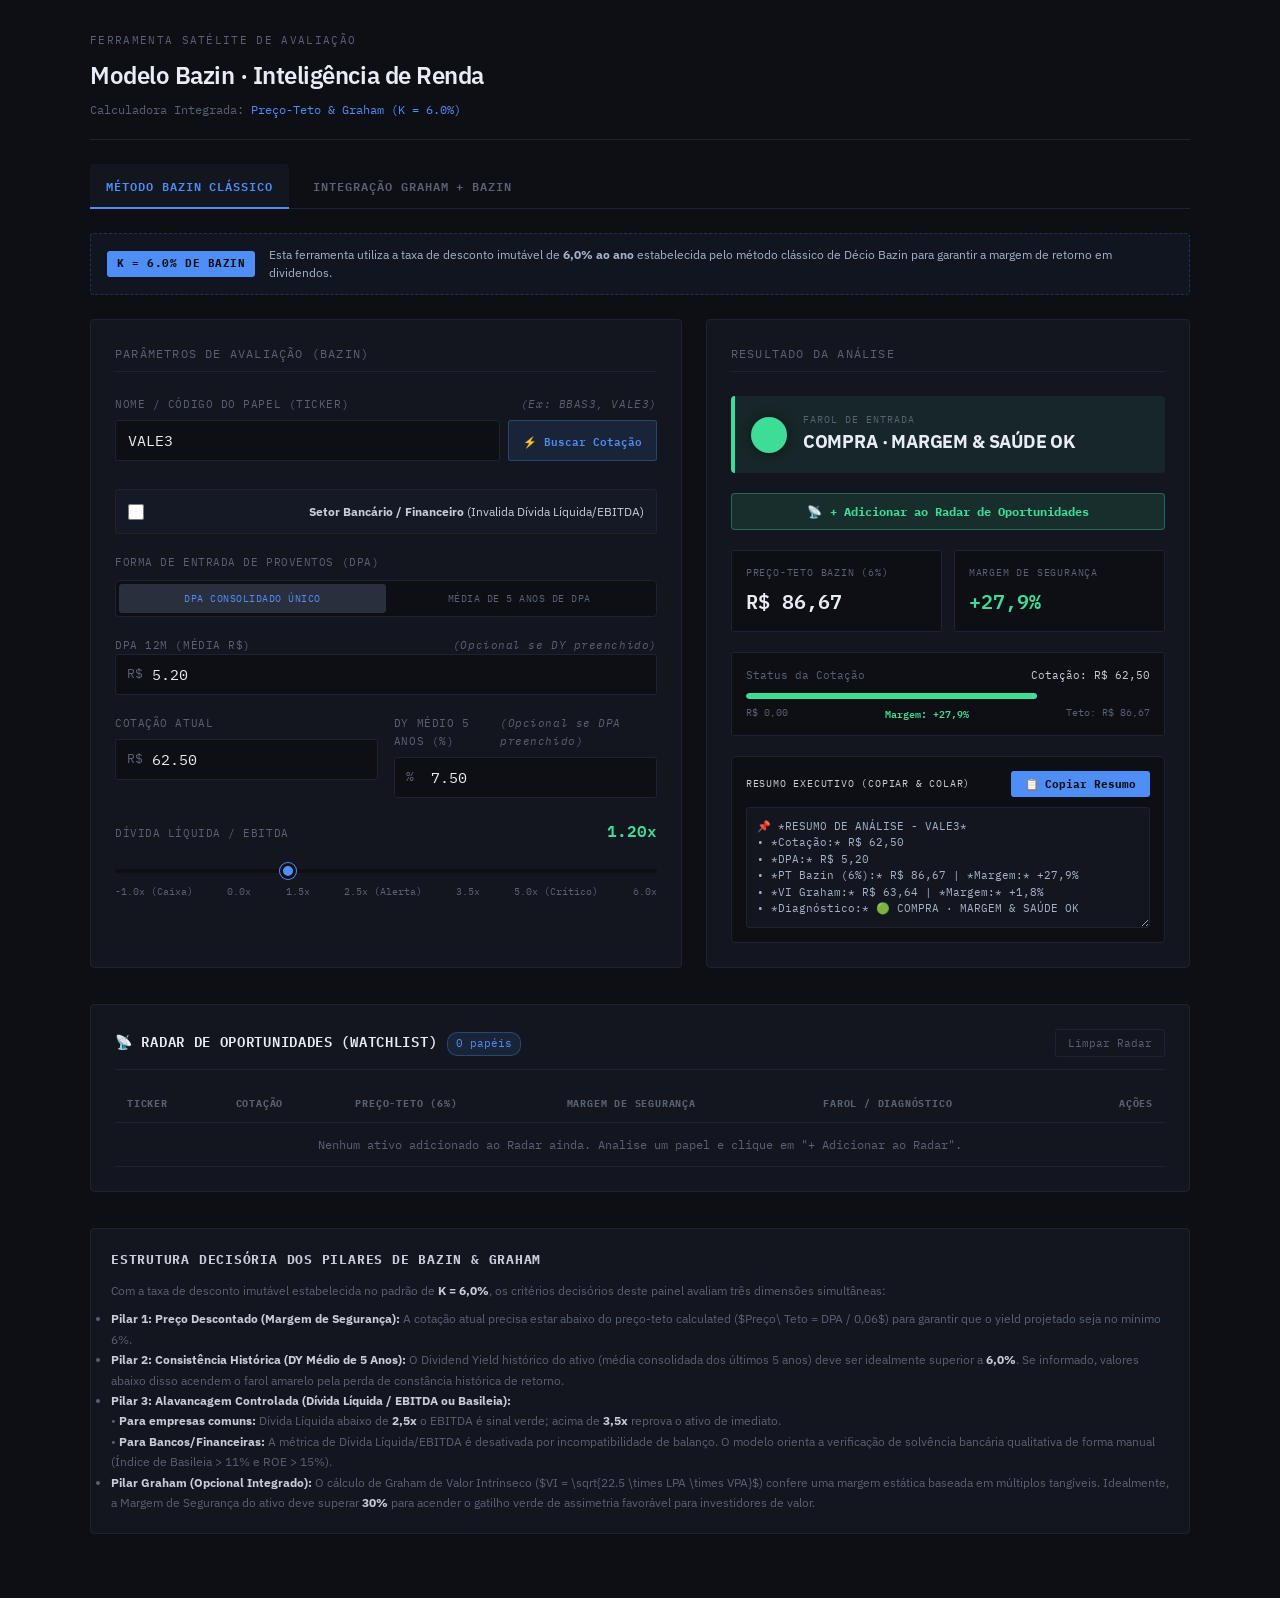
==== CalculadoraBazin.html @ a7ede4d5 "Update CalculadoraBazin.html" ====
<!DOCTYPE html>
<html lang="pt-BR">
<head>
<meta charset="UTF-8">
<meta name="viewport" content="width=device-width, initial-scale=1.0">
<title>Calculadora Preço-Teto Bazin · Inteligência de Renda</title>
<link rel="icon" type="image/png" href="favicon.png">
<style>
  @import url('https://fonts.googleapis.com/css2?family=IBM+Plex+Mono:wght@400;600&family=IBM+Plex+Sans:wght@300;400;500;600;700&display=swap');

  :root {
    --bg:       #0d0f14;
    --surface:  #13161e;
    --border:   #1e2330;
    --muted:    var(--bg);
    --muted-btn:#2a2f3d;
    --text:     #c8cdd8;
    --dim:      #5a6175;
    --accent:   #4f8ef7;
    --accent-rgb: 79, 142, 247;
    --green:    #3ddc97;
    --yellow:   #f7c948;
    --red:      #f76f6f;
    --purple:   #a78bfa;
    --mono:     'IBM Plex Mono', monospace;
    --sans:     'IBM Plex Sans', sans-serif;
  }

  * { box-sizing: border-box; margin: 0; padding: 0; }

  body {
    background: var(--bg);
    color: var(--text);
    font-family: var(--sans);
    font-size: 14px;
    line-height: 1.6;
    padding: 32px 24px 64px;
  }

  .container {
    max-width: 1100px;
    margin: 0 auto;
  }

  /* Smooth color transitions between tabs */
  .main-tab-btn, 
  .info-k-badge, 
  .info-k-fixed, 
  input, 
  button, 
  span, 
  label, 
  .slider-val-badge, 
  .analysis-section-title, 
  .header-meta span,
  .btn-copy,
  .btn-fetch-quote,
  .btn-add-radar,
  .btn-clear-radar {
    transition: color 0.3s ease, border-color 0.3s ease, background-color 0.3s ease, box-shadow 0.3s ease;
  }

  /* ── Header ── */
  .header {
    margin-bottom: 24px;
    border-bottom: 1px solid var(--border);
    padding-bottom: 20px;
    display: flex;
    justify-content: space-between;
    align-items: flex-end;
    flex-wrap: wrap;
    gap: 16px;
  }
  .header-titles {
    flex: 1;
    min-width: 280px;
  }
  .header-label {
    font-family: var(--mono);
    font-size: 11px;
    color: var(--dim);
    letter-spacing: 0.12em;
    text-transform: uppercase;
    margin-bottom: 6px;
  }
  .header h1 {
    font-size: 24px;
    font-weight: 600;
    color: #e8ecf5;
    letter-spacing: -0.02em;
  }
  .header-meta {
    margin-top: 6px;
    font-size: 12px;
    color: var(--dim);
    font-family: var(--mono);
  }
  .header-meta span { color: var(--accent); }

  /* ── Main Tab Navigation ── */
  .main-tabs {
    display: flex;
    border-bottom: 1px solid var(--border);
    margin-bottom: 24px;
    gap: 8px;
    flex-wrap: wrap;
  }
  .main-tab-btn {
    background: transparent;
    border: none;
    color: var(--dim);
    font-family: var(--mono);
    font-size: 12px;
    font-weight: 600;
    text-transform: uppercase;
    letter-spacing: 0.08em;
    padding: 12px 16px;
    cursor: pointer;
    position: relative;
    border-radius: 4px 4px 0 0;
  }
  .main-tab-btn:hover {
    color: var(--text);
    background: rgba(255, 255, 255, 0.02);
  }
  .main-tab-btn.active {
    color: var(--accent);
    background: var(--surface);
  }
  .main-tab-btn.active::after {
    content: '';
    position: absolute;
    bottom: -1px;
    left: 0;
    width: 100%;
    height: 2px;
    background: var(--accent);
  }

  /* ── Info Box: Header Fixed ── */
  .info-k-fixed {
    background: rgba(var(--accent-rgb), 0.05);
    border: 1px dashed rgba(var(--accent-rgb), 0.25);
    border-radius: 4px;
    padding: 12px 16px;
    margin-bottom: 24px;
    display: flex;
    align-items: center;
    gap: 14px;
    font-size: 12px;
    color: #a3b2cc;
  }
  .info-k-badge {
    background: var(--accent);
    color: #0d0f14;
    font-family: var(--mono);
    font-weight: 700;
    padding: 4px 10px;
    border-radius: 3px;
    font-size: 11px;
    text-transform: uppercase;
    letter-spacing: 0.05em;
    white-space: nowrap;
    flex-shrink: 0;
  }
  .info-k-text {
    flex: 1;
    min-width: 0;
    line-height: 1.5;
  }

  /* ── Interactive Workspace Grid ── */
  .workspace-grid {
    display: grid;
    grid-template-columns: 1fr;
    gap: 24px;
  }

  @media (min-width: 850px) {
    .workspace-grid {
      grid-template-columns: 1.1fr 0.9fr;
    }
  }

  /* ── Input Panel ── */
  .panel {
    background: var(--surface);
    border: 1px solid var(--border);
    border-radius: 4px;
    padding: 24px;
    display: flex;
    flex-direction: column;
    gap: 20px;
  }
  .panel-title {
    font-family: var(--mono);
    font-size: 12px;
    letter-spacing: 0.1em;
    text-transform: uppercase;
    color: var(--dim);
    border-bottom: 1px solid var(--border);
    padding-bottom: 8px;
    margin-bottom: 4px;
  }

  .form-group {
    display: flex;
    flex-direction: column;
    gap: 6px;
  }
  .form-row-2col {
    display: grid;
    grid-template-columns: 1fr 1fr;
    gap: 16px;
  }
  label {
    font-size: 11px;
    color: var(--dim);
    text-transform: uppercase;
    font-family: var(--mono);
    letter-spacing: 0.05em;
    display: flex;
    justify-content: space-between;
  }
  label span.optional-label {
    text-transform: none;
    color: var(--dim);
    font-style: italic;
  }

  /* Ticker Input with Brapi Quote Fetch Button */
  .ticker-fetch-wrap {
    display: flex;
    gap: 8px;
  }
  .btn-fetch-quote {
    background: rgba(var(--accent-rgb), 0.12);
    border: 1px solid rgba(var(--accent-rgb), 0.3);
    color: var(--accent);
    font-family: var(--mono);
    font-size: 11px;
    font-weight: 600;
    padding: 0 14px;
    border-radius: 3px;
    cursor: pointer;
    white-space: nowrap;
    display: flex;
    align-items: center;
    gap: 6px;
  }
  .btn-fetch-quote:hover {
    background: var(--accent);
    color: #0d0f14;
  }
  .btn-fetch-quote:disabled {
    opacity: 0.5;
    cursor: not-allowed;
  }
  .fetch-quote-status {
    font-family: var(--mono);
    font-size: 10px;
    margin-top: 2px;
  }
  .fetch-quote-status.success { color: var(--green); }
  .fetch-quote-status.error { color: var(--red); }
  .fetch-quote-status.loading { color: var(--yellow); }

  .spinner-sm {
    width: 12px;
    height: 12px;
    border: 2px solid rgba(255, 255, 255, 0.2);
    border-top-color: currentColor;
    border-radius: 50%;
    animation: spin 0.8s linear infinite;
  }
  @keyframes spin {
    to { transform: rotate(360deg); }
  }

  .input-with-symbol {
    position: relative;
    display: flex;
    align-items: center;
  }
  .input-symbol {
    position: absolute;
    left: 12px;
    font-family: var(--mono);
    color: var(--dim);
    font-size: 13px;
  }
  input[type="number"], input[type="text"] {
    width: 100%;
    background: var(--bg);
    border: 1px solid var(--border);
    border-radius: 3px;
    color: #e8ecf5;
    font-family: var(--mono);
    font-size: 15px;
    padding: 10px 12px 10px 36px;
    outline: none;
    transition: all 0.2s;
  }
  input[type="text"] {
    padding-left: 12px;
  }
  input[type="number"]:focus, input[type="text"]:focus {
    border-color: var(--accent);
    box-shadow: 0 0 0 1px rgba(var(--accent-rgb), 0.2);
  }

  /* ── Segmented Tab Group (DPA Selector) ── */
  .dpa-toggle-group {
    display: flex;
    background: var(--bg);
    border: 1px solid var(--border);
    border-radius: 4px;
    padding: 3px;
    margin-top: 2px;
  }
  .dpa-toggle-btn {
    flex: 1;
    background: transparent;
    border: none;
    color: var(--dim);
    font-family: var(--mono);
    font-size: 10px;
    text-transform: uppercase;
    letter-spacing: 0.05em;
    padding: 8px 12px;
    cursor: pointer;
    border-radius: 3px;
    transition: all 0.2s;
  }
  .dpa-toggle-btn:hover {
    color: var(--text);
  }
  .dpa-toggle-btn.active {
    background: var(--muted-btn);
    color: var(--accent);
  }

  /* Grid dos 5 anos de DPA ampliado */
  .dpa-years-grid {
    display: grid;
    grid-template-columns: repeat(5, 1fr);
    gap: 10px;
    margin-top: 4px;
    width: 100%;
  }
  .year-input-box {
    display: flex;
    flex-direction: column;
    gap: 6px;
    align-items: center;
  }
  .year-label {
    font-family: var(--mono);
    font-size: 9px;
    color: var(--dim);
    text-transform: uppercase;
    letter-spacing: 0.05em;
  }
  .input-year-val {
    width: 100% !important;
    padding: 10px 8px !important;
    font-size: 14px !important;
    text-align: center;
    background: var(--bg);
    border: 1px solid var(--border);
    border-radius: 3px;
    color: #e8ecf5;
    font-family: var(--mono);
    outline: none;
  }
  .input-year-val:focus {
    border-color: var(--accent);
  }
  .calc-avg-badge {
    margin-top: 10px;
    font-family: var(--mono);
    font-size: 11px;
    color: var(--dim);
    background: rgba(var(--accent-rgb), 0.05);
    border: 1px dashed rgba(var(--accent-rgb), 0.2);
    padding: 6px 12px;
    border-radius: 3px;
    display: inline-block;
  }
  .calc-avg-badge span {
    color: var(--accent);
    font-weight: 600;
  }

  /* ── Custom Checkbox (Setor Bancário) ── */
  .checkbox-group {
    flex-direction: row !important;
    align-items: center;
    gap: 10px;
    background: rgba(var(--accent-rgb), 0.03);
    border: 1px solid var(--border);
    border-radius: 3px;
    padding: 12px;
    cursor: pointer;
    transition: background 0.2s, border-color 0.2s;
  }
  .checkbox-group:hover {
    background: rgba(var(--accent-rgb), 0.06);
    border-color: rgba(var(--accent-rgb), 0.3);
  }
  .checkbox-label {
    display: flex;
    align-items: center;
    gap: 10px;
    cursor: pointer;
    font-family: var(--sans);
    font-size: 12px;
    color: var(--text);
    text-transform: none;
    letter-spacing: 0;
    width: 100%;
    user-select: none;
  }
  .checkbox-label input[type="checkbox"] {
    width: 16px;
    height: 16px;
    accent-color: var(--accent);
    cursor: pointer;
  }

  /* Slider Styling */
  .slider-header {
    display: flex;
    justify-content: space-between;
    align-items: baseline;
  }
  .slider-val-badge {
    font-family: var(--mono);
    font-size: 16px;
    font-weight: 600;
    color: var(--accent);
  }
  .slider-wrap {
    position: relative;
    padding: 8px 0;
  }
  input[type=range] {
    -webkit-appearance: none;
    appearance: none;
    width: 100%;
    height: 4px;
    border-radius: 2px;
    outline: none;
    cursor: pointer;
    background: var(--muted);
  }
  input[type=range]::-webkit-slider-thumb {
    -webkit-appearance: none;
    width: 16px;
    height: 16px;
    border-radius: 50%;
    background: var(--accent);
    border: 3px solid var(--bg);
    box-shadow: 0 0 0 1px var(--accent);
    transition: transform 0.1s;
  }
  input[type=range]::-webkit-slider-thumb:hover { transform: scale(1.2); }
  .slider-ticks {
    display: flex;
    justify-content: space-between;
    margin-top: 4px;
    font-family: var(--mono);
    font-size: 10px;
    color: var(--dim);
  }

  .disabled-panel {
    opacity: 0.3;
    pointer-events: none;
    position: relative;
    transition: all 0.3s ease;
  }

  /* ── Output / Traffic Light Panel ── */
  .result-panel {
    background: var(--surface);
    border: 1px solid var(--border);
    border-radius: 4px;
    padding: 24px;
    display: flex;
    flex-direction: column;
    gap: 20px;
    position: sticky;
    top: 20px;
  }

  /* Farol Status Banner */
  .farol-banner {
    border-radius: 4px;
    padding: 16px;
    display: flex;
    align-items: center;
    gap: 16px;
    border-left: 4px solid var(--border);
    transition: all 0.3s ease;
  }
  .farol-banner.status-compra {
    background: rgba(61, 220, 151, 0.08);
    border-color: var(--green);
  }
  .farol-banner.status-neutro {
    background: rgba(247, 201, 72, 0.08);
    border-color: var(--yellow);
  }
  .farol-banner.status-reprovado {
    background: rgba(247, 111, 111, 0.08);
    border-color: var(--red);
  }

  .farol-indicator {
    width: 36px;
    height: 36px;
    border-radius: 50%;
    display: flex;
    align-items: center;
    justify-content: center;
    flex-shrink: 0;
    box-shadow: 0 0 12px rgba(0, 0, 0, 0.4);
    position: relative;
  }
  .farol-indicator::after {
    content: '';
    position: absolute;
    width: 100%;
    height: 100%;
    border-radius: 50%;
    animation: pulse-ring 2s infinite;
    opacity: 0.4;
  }

  .status-compra .farol-indicator { background: var(--green); }
  .status-neutro .farol-indicator { background: var(--yellow); }
  .status-reprovado .farol-indicator { background: var(--red); }

  @keyframes pulse-ring {
    0% { transform: scale(0.95); box-shadow: 0 0 0 0 currentColor; }
    70% { transform: scale(1.1); box-shadow: 0 0 0 8px rgba(0, 0, 0, 0); }
    100% { transform: scale(0.95); box-shadow: 0 0 0 0 rgba(0, 0, 0, 0); }
  }

  .farol-content {
    display: flex;
    flex-direction: column;
  }
  .farol-title-sub {
    font-family: var(--mono);
    font-size: 10px;
    text-transform: uppercase;
    color: var(--dim);
    letter-spacing: 0.1em;
  }
  .farol-title {
    font-size: 18px;
    font-weight: 700;
    color: #e8ecf5;
    letter-spacing: -0.01em;
  }

  /* Add to Radar Button */
  .btn-add-radar {
    background: rgba(61, 220, 151, 0.12);
    border: 1px solid rgba(61, 220, 151, 0.35);
    color: var(--green);
    font-family: var(--mono);
    font-size: 12px;
    font-weight: 700;
    padding: 10px 16px;
    border-radius: 4px;
    cursor: pointer;
    display: flex;
    align-items: center;
    justify-content: center;
    gap: 8px;
    width: 100%;
  }
  .btn-add-radar:hover {
    background: var(--green);
    color: #0d0f14;
    box-shadow: 0 0 12px rgba(61, 220, 151, 0.25);
  }

  /* Calculated Metrics Grid */
  .calc-grid {
    display: grid;
    grid-template-columns: 1fr 1fr;
    gap: 12px;
  }
  .calc-card {
    background: var(--bg);
    border: 1px solid var(--border);
    border-radius: 3px;
    padding: 14px;
    display: flex;
    flex-direction: column;
  }
  .calc-label {
    font-size: 10px;
    color: var(--dim);
    text-transform: uppercase;
    letter-spacing: 0.08em;
    font-family: var(--mono);
    margin-bottom: 4px;
  }
  .calc-value {
    font-family: var(--mono);
    font-size: 20px;
    font-weight: 600;
    color: #e8ecf5;
  }

  /* Progress slider simulation */
  .bazin-progress-section {
    background: var(--bg);
    border: 1px solid var(--border);
    border-radius: 3px;
    padding: 14px;
  }
  .bazin-progress-top {
    display: flex;
    justify-content: space-between;
    font-family: var(--mono);
    font-size: 11px;
    margin-bottom: 8px;
  }
  .b-label { color: var(--dim); }
  .b-prices { display: flex; gap: 12px; }
  .b-teto { font-weight: 600; }
  .progress-track {
    height: 6px;
    background: var(--muted);
    border-radius: 3px;
    overflow: hidden;
  }
  .progress-fill {
    height: 100%;
    width: 0%;
    border-radius: 3px;
    transition: width 0.35s ease, background-color 0.25s ease;
  }
  .progress-footer {
    display: flex;
    justify-content: space-between;
    font-family: var(--mono);
    font-size: 10px;
    color: var(--dim);
    margin-top: 6px;
  }

  /* Copy Summary Tool Box */
  .summary-copy-box {
    background: var(--bg);
    border: 1px solid var(--border);
    border-radius: 4px;
    padding: 14px;
    display: flex;
    flex-direction: column;
    gap: 10px;
  }
  .summary-copy-header {
    display: flex;
    justify-content: space-between;
    align-items: center;
  }
  .btn-copy {
    background: var(--accent);
    color: #0d0f14;
    border: none;
    font-family: var(--mono);
    font-size: 11px;
    font-weight: 700;
    padding: 6px 14px;
    border-radius: 3px;
    cursor: pointer;
    display: flex;
    align-items: center;
    gap: 6px;
  }
  .btn-copy:hover {
    filter: brightness(1.1);
  }
  .summary-textarea {
    width: 100%;
    background: var(--surface);
    border: 1px solid var(--border);
    border-radius: 3px;
    color: #a3b2cc;
    font-family: var(--mono);
    font-size: 11px;
    padding: 10px;
    resize: vertical;
    outline: none;
    line-height: 1.5;
  }
  .summary-textarea:focus {
    border-color: var(--accent);
  }
  .copy-toast {
    font-family: var(--mono);
    font-size: 11px;
    color: var(--green);
    text-align: right;
  }

  /* ── Radar de Oportunidades (Watchlist Section) ── */
  .radar-section {
    margin-top: 36px;
    background: var(--surface);
    border: 1px solid var(--border);
    border-radius: 4px;
    padding: 24px;
    display: flex;
    flex-direction: column;
    gap: 16px;
  }
  .radar-header {
    display: flex;
    justify-content: space-between;
    align-items: center;
    flex-wrap: wrap;
    gap: 12px;
    border-bottom: 1px solid var(--border);
    padding-bottom: 12px;
  }
  .radar-header-titles {
    display: flex;
    align-items: baseline;
    gap: 10px;
  }
  .radar-title {
    font-family: var(--mono);
    font-size: 14px;
    font-weight: 600;
    color: #e8ecf5;
    letter-spacing: 0.05em;
    text-transform: uppercase;
  }
  .radar-count-badge {
    font-family: var(--mono);
    font-size: 11px;
    background: rgba(79, 142, 247, 0.12);
    color: var(--accent);
    padding: 2px 8px;
    border-radius: 10px;
    border: 1px solid rgba(79, 142, 247, 0.3);
  }
  .btn-clear-radar {
    background: transparent;
    border: 1px solid var(--border);
    color: var(--dim);
    font-family: var(--mono);
    font-size: 11px;
    padding: 6px 12px;
    border-radius: 3px;
    cursor: pointer;
  }
  .btn-clear-radar:hover {
    border-color: var(--red);
    color: var(--red);
    background: rgba(247, 111, 111, 0.08);
  }

  .radar-table-wrap {
    overflow-x: auto;
  }
  .radar-table {
    width: 100%;
    border-collapse: collapse;
    font-family: var(--mono);
    font-size: 12px;
  }
  .radar-table thead th {
    text-align: left;
    padding: 10px 12px;
    color: var(--dim);
    font-size: 10px;
    letter-spacing: 0.08em;
    text-transform: uppercase;
    border-bottom: 1px solid var(--border);
    white-space: nowrap;
  }
  .radar-table tbody tr {
    border-bottom: 1px solid var(--border);
    transition: background 0.15s;
    cursor: pointer;
  }
  .radar-table tbody tr:hover {
    background: rgba(255, 255, 255, 0.025);
  }
  .radar-table tbody td {
    padding: 12px;
    vertical-align: middle;
    white-space: nowrap;
  }
  .td-ticker-badge {
    color: #e8ecf5;
    font-weight: 600;
    font-size: 13px;
  }
  .radar-status-badge {
    font-size: 10px;
    font-weight: 600;
    padding: 3px 8px;
    border-radius: 2px;
    display: inline-flex;
    align-items: center;
    gap: 5px;
    text-transform: uppercase;
  }
  .radar-status-badge.status-compra {
    background: rgba(61, 220, 151, 0.12);
    color: var(--green);
    border: 1px solid rgba(61, 220, 151, 0.3);
  }
  .radar-status-badge.status-neutro {
    background: rgba(247, 201, 72, 0.12);
    color: var(--yellow);
    border: 1px solid rgba(247, 201, 72, 0.3);
  }
  .radar-status-badge.status-reprovado {
    background: rgba(247, 111, 111, 0.12);
    color: var(--red);
    border: 1px solid rgba(247, 111, 111, 0.3);
  }

  .radar-actions {
    display: flex;
    gap: 6px;
    align-items: center;
  }
  .btn-action-load {
    background: rgba(79, 142, 247, 0.12);
    border: 1px solid rgba(79, 142, 247, 0.3);
    color: var(--accent);
    font-family: var(--mono);
    font-size: 10px;
    font-weight: 600;
    padding: 4px 10px;
    border-radius: 2px;
    cursor: pointer;
  }
  .btn-action-load:hover {
    background: var(--accent);
    color: #0d0f14;
  }
  .btn-action-delete {
    background: transparent;
    border: 1px solid var(--border);
    color: var(--dim);
    font-size: 12px;
    padding: 3px 8px;
    border-radius: 2px;
    cursor: pointer;
  }
  .btn-action-delete:hover {
    border-color: var(--red);
    color: var(--red);
    background: rgba(247, 111, 111, 0.1);
  }

  .radar-empty-state {
    padding: 32px 16px;
    text-align: center;
    color: var(--dim);
    font-family: var(--mono);
    font-size: 12px;
  }

  /* ── Custom Modal Overlay (No alert/confirm) ── */
  .modal-overlay {
    position: fixed;
    top: 0; left: 0; right: 0; bottom: 0;
    background: rgba(13, 15, 20, 0.85);
    backdrop-filter: blur(4px);
    display: flex;
    align-items: center;
    justify-content: center;
    z-index: 999;
    opacity: 0;
    pointer-events: none;
    transition: opacity 0.2s ease;
  }
  .modal-overlay.active {
    opacity: 1;
    pointer-events: auto;
  }
  .modal-box {
    background: var(--surface);
    border: 1px solid var(--border);
    border-radius: 6px;
    padding: 24px;
    width: 90%;
    max-width: 420px;
    display: flex;
    flex-direction: column;
    gap: 16px;
    box-shadow: 0 10px 30px rgba(0,0,0,0.5);
  }
  .modal-title {
    font-family: var(--mono);
    font-size: 13px;
    font-weight: 600;
    color: #e8ecf5;
    text-transform: uppercase;
    letter-spacing: 0.05em;
  }
  .modal-body {
    font-size: 13px;
    color: var(--text);
    line-height: 1.5;
  }
  .modal-actions {
    display: flex;
    justify-content: flex-end;
    gap: 10px;
    margin-top: 8px;
  }
  .btn-modal-cancel {
    background: transparent;
    border: 1px solid var(--border);
    color: var(--text);
    font-family: var(--mono);
    font-size: 11px;
    padding: 8px 14px;
    border-radius: 3px;
    cursor: pointer;
  }
  .btn-modal-cancel:hover {
    background: var(--muted-btn);
  }
  .btn-modal-confirm {
    background: var(--red);
    border: none;
    color: #0d0f14;
    font-family: var(--mono);
    font-size: 11px;
    font-weight: 700;
    padding: 8px 14px;
    border-radius: 3px;
    cursor: pointer;
  }
  .btn-modal-confirm:hover {
    filter: brightness(1.15);
  }

  /* ── Info Footer ── */
  .info-footer {
    margin-top: 36px;
    padding: 20px;
    background: var(--surface);
    border: 1px solid var(--border);
    border-radius: 4px;
    font-size: 12px;
    color: var(--dim);
    line-height: 1.7;
  }
  .info-footer h3 {
    font-family: var(--mono);
    color: var(--text);
    font-size: 13px;
    margin-bottom: 10px;
    text-transform: uppercase;
    letter-spacing: 0.06em;
  }
  .info-footer p {
    margin-bottom: 8px;
  }
  .info-footer p:last-child {
    margin-bottom: 0;
  }
  .info-footer strong {
    color: var(--text);
  }
</style>
</head>
<body>

<div class="container">

  <!-- ── Header ── -->
  <div class="header">
    <div class="header-titles">
      <div class="header-label">Ferramenta Satélite de Avaliação</div>
      <h1>Modelo Bazin · Inteligência de Renda</h1>
      <div class="header-meta">
        Calculadora Integrada: <span>Preço-Teto & Graham (K = 6.0%)</span>
      </div>
    </div>
  </div>

  <!-- ── Main Tab Navigation ── -->
  <div class="main-tabs">
    <button type="button" class="main-tab-btn active" id="tab-bazin" onclick="switchMainTab('bazin')">Método Bazin Clássico</button>
    <button type="button" class="main-tab-btn" id="tab-graham" onclick="switchMainTab('graham')">Integração Graham + Bazin</button>
  </div>

  <!-- ── Info Box: Fixed K Rate ── -->
  <div class="info-k-fixed">
    <div class="info-k-badge" id="info-k-badge">K = 6.0% de Bazin</div>
    <div class="info-k-text" id="info-k-text">
      Esta ferramenta utiliza a taxa de desconto imutável de <strong>6,0% ao ano</strong> estabelecida pelo método clássico de Décio Bazin para garantir a margem de retorno em dividendos.
    </div>
  </div>

  <!-- ── Workspace Grid ── -->
  <div class="workspace-grid">
    
    <!-- LEFT: Inputs panel -->
    <div class="panel">
      
      <!-- TAB 1: BAZIN CLASSIC INPUTS -->
      <div id="inputs-tab-bazin" style="display: flex; flex-direction: column; gap: 20px;">
        <div class="panel-title">Parâmetros de Avaliação (Bazin)</div>

        <!-- Campo do Nome do Papel / Ticker com Botão da API Brapi -->
        <div class="form-group">
          <label for="input-ticker">Nome / Código do Papel (Ticker) <span class="optional-label">(Ex: BBAS3, VALE3)</span></label>
          <div class="ticker-fetch-wrap">
            <input type="text" id="input-ticker" value="VALE3" placeholder="Ex: BBAS3, VALE3, PETR4" oninput="onTickerInput(this.value)" onkeydown="if(event.key==='Enter') fetchBrapiQuote(this.value)">
            <button type="button" class="btn-fetch-quote" id="btn-fetch-bazin" onclick="fetchBrapiQuote(document.getElementById('input-ticker').value)">
              <span class="spinner-sm" id="spinner-bazin" style="display:none;"></span>
              <span id="btn-text-bazin">⚡ Buscar Cotação</span>
            </button>
          </div>
          <div class="fetch-quote-status" id="status-bazin"></div>
        </div>

        <!-- Sector Selector (Setor Bancário Checkbox) -->
        <div class="form-group checkbox-group">
          <label class="checkbox-label" for="input-is-bank">
            <input type="checkbox" id="input-is-bank" onchange="toggleBankMode(this.checked)">
            <span><strong>Setor Bancário / Financeiro</strong> (Invalida Dívida Líquida/EBITDA)</span>
          </label>
        </div>

        <!-- DPA Selection Tab Switch -->
        <div class="form-group">
          <label>Forma de Entrada de Proventos (DPA)</label>
          <div class="dpa-toggle-group">
            <button type="button" class="dpa-toggle-btn active" id="toggle-dpa-direct" onclick="setDpaMode('direct')">DPA Consolidado Único</button>
            <button type="button" class="dpa-toggle-btn" id="toggle-dpa-years" onclick="setDpaMode('years')">Média de 5 Anos de DPA</button>
          </div>
        </div>

        <!-- Dynamic DPA Container -->
        <div class="form-group" id="dpa-input-container">
          
          <!-- Mode A: Single Input -->
          <div id="dpa-direct-wrapper">
            <label for="input-dpa">DPA 12m (Média R$) <span class="optional-label">(Opcional se DY preenchido)</span></label>
            <div class="input-with-symbol">
              <span class="input-symbol">R$</span>
              <input type="number" id="input-dpa" value="5.20" step="0.01" min="0" oninput="onDpaDirectInput(this.value)">
            </div>
          </div>

          <!-- Mode B: 5 Years Fields -->
          <div id="dpa-years-wrapper" style="display: none;">
            <label>Valores Anuais de DPA (R$)</label>
            <div class="dpa-years-grid">
              <div class="year-input-box">
                <span class="year-label">Ano 1</span>
                <input type="number" class="input-year-val" id="dpa-y1" value="4.20" step="0.01" min="0" oninput="calculate()">
              </div>
              <div class="year-input-box">
                <span class="year-label">Ano 2</span>
                <input type="number" class="input-year-val" id="dpa-y2" value="4.80" step="0.01" min="0" oninput="calculate()">
              </div>
              <div class="year-input-box">
                <span class="year-label">Ano 3</span>
                <input type="number" class="input-year-val" id="dpa-y3" value="5.00" step="0.01" min="0" oninput="calculate()">
              </div>
              <div class="year-input-box">
                <span class="year-label">Ano 4</span>
                <input type="number" class="input-year-val" id="dpa-y4" value="5.50" step="0.01" min="0" oninput="calculate()">
              </div>
              <div class="year-input-box">
                <span class="year-label">Ano 5</span>
                <input type="number" class="input-year-val" id="dpa-y5" value="6.50" step="0.01" min="0" oninput="calculate()">
              </div>
            </div>
            <div class="calc-avg-badge">
              Média Calculada: <span id="avg-computed-dpa">R$ 5,20</span>
            </div>
          </div>

        </div>

        <!-- Grid for Cotação and DY Médio -->
        <div class="form-row-2col">
          <!-- Current Price Input -->
          <div class="form-group">
            <label for="input-price">Cotação Atual</label>
            <div class="input-with-symbol">
              <span class="input-symbol">R$</span>
              <input type="number" id="input-price" value="62.50" step="0.01" min="0.01" oninput="onPriceInput(this.value)">
            </div>
          </div>

          <!-- DY Médio Histórico Input (5 anos) -->
          <div class="form-group">
            <label for="input-dy-medio">DY Médio 5 Anos (%) <span class="optional-label">(Opcional se DPA preenchido)</span></label>
            <div class="input-with-symbol">
              <span class="input-symbol">%</span>
              <input type="number" id="input-dy-medio" value="7.50" step="0.1" min="0" max="100" oninput="calculate()">
            </div>
          </div>
        </div>

        <!-- Net Debt / EBITDA slider -->
        <div id="debt-slider-container" class="form-group">
          <div class="slider-header">
            <label id="lbl-debt-title" for="slider-debt">Dívida Líquida / EBITDA</label>
            <span class="slider-val-badge" id="lbl-debt" style="color: var(--accent);">1.20x</span>
          </div>
          <div class="slider-wrap">
            <input type="range" id="slider-debt" min="-1.0" max="6.0" step="0.01" value="1.20" oninput="onDebtChange(this.value)">
            <div class="slider-ticks">
              <span>-1.0x (Caixa)</span>
              <span>0.0x</span>
              <span>1.5x</span>
              <span>2.5x (Alerta)</span>
              <span>3.5x</span>
              <span>5.0x (Crítico)</span>
              <span>6.0x</span>
            </div>
          </div>
        </div>
      </div>

      <!-- TAB 2: GRAHAM + BAZIN INTEGRATION INPUTS -->
      <div id="inputs-tab-graham" style="display: none; flex-direction: column; gap: 20px;">
        <div class="panel-title">Parâmetros de Avaliação (Graham + Bazin)</div>

        <!-- Campo do Nome do Papel / Ticker com Botão da API Brapi -->
        <div class="form-group">
          <label for="input-graham-ticker">Nome / Código do Papel (Ticker) <span class="optional-label">(Ex: BBAS3, VALE3)</span></label>
          <div class="ticker-fetch-wrap">
            <input type="text" id="input-graham-ticker" value="VALE3" placeholder="Ex: BBAS3, VALE3, PETR4" oninput="onTickerInput(this.value)" onkeydown="if(event.key==='Enter') fetchBrapiQuote(this.value)">
            <button type="button" class="btn-fetch-quote" id="btn-fetch-graham" onclick="fetchBrapiQuote(document.getElementById('input-graham-ticker').value)">
              <span class="spinner-sm" id="spinner-graham" style="display:none;"></span>
              <span id="btn-text-graham">⚡ Buscar Cotação</span>
            </button>
          </div>
          <div class="fetch-quote-status" id="status-graham"></div>
        </div>

        <!-- VPA and LPA inputs -->
        <div class="form-row-2col">
          <div class="form-group">
            <label for="input-vpa">VPA <span class="optional-label">(Valor Patrimonial p/ Ação)</span></label>
            <div class="input-with-symbol">
              <span class="input-symbol">R$</span>
              <input type="number" id="input-vpa" value="40.00" step="0.01" min="0.01" oninput="calculate()">
            </div>
          </div>

          <div class="form-group">
            <label for="input-lpa">LPA <span class="optional-label">(Lucro Líquido por Ação)</span></label>
            <div class="input-with-symbol">
              <span class="input-symbol">R$</span>
              <input type="number" id="input-lpa" value="4.50" step="0.01" oninput="onGrahamProfitInput()">
            </div>
          </div>
        </div>

        <!-- Payout and Cotação Atual inputs -->
        <div class="form-row-2col">
          <div class="form-group">
            <label for="input-payout">Payout Estimado (%)</label>
            <div class="input-with-symbol">
              <span class="input-symbol">%</span>
              <input type="number" id="input-payout" value="60.0" step="0.5" min="0" max="100" oninput="onGrahamProfitInput()">
            </div>
          </div>

          <div class="form-group">
            <label for="input-graham-price">Cotação Atual</label>
            <div class="input-with-symbol">
              <span class="input-symbol">R$</span>
              <input type="number" id="input-graham-price" value="62.50" step="0.01" min="0.01" oninput="onGrahamPriceInput(this.value)">
            </div>
          </div>
        </div>

        <!-- Implicit DPA Display Box -->
        <div class="calc-avg-badge">
          DPA Implícito (LPA × Payout): <span id="graham-implicit-dpa">R$ 2,70</span>
        </div>
      </div>

    </div>

    <!-- RIGHT: Results & Farol panel -->
    <div class="result-panel">
      <div class="panel-title">Resultado da Análise</div>

      <!-- Farol Banner (Dynamic colors) -->
      <div class="farol-banner" id="farol-banner">
        <div class="farol-indicator" id="farol-indicator"></div>
        <div class="farol-content">
          <span class="farol-title-sub" id="farol-status-label">Farol de Entrada</span>
          <span class="farol-title" id="farol-status-title">Processando...</span>
        </div>
      </div>

      <!-- Button to Add to Radar (Watchlist) -->
      <button type="button" class="btn-add-radar" onclick="addToRadar()">
        <span>📡</span> <span>+ Adicionar ao Radar de Oportunidades</span>
      </button>

      <!-- METRICS GRID TAB 1: BAZIN -->
      <div id="grid-metrics-bazin" class="calc-grid">
        <div class="calc-card">
          <span class="calc-label">Preço-Teto Bazin (6%)</span>
          <span class="calc-value" id="res-teto">R$ 0,00</span>
        </div>
        <div class="calc-card">
          <span class="calc-label">Margem de Segurança</span>
          <span class="calc-value" id="res-margem">0,0%</span>
        </div>
      </div>

      <!-- METRICS GRID TAB 2: GRAHAM -->
      <div id="grid-metrics-graham" class="calc-grid" style="display: none; grid-template-columns: 1fr 1fr; gap: 12px;">
        <div class="calc-card">
          <span class="calc-label">V. Intrínseco (Graham)</span>
          <span class="calc-value" id="res-graham-vi">R$ 0,00</span>
        </div>
        <div class="calc-card">
          <span class="calc-label">DPA Implícito</span>
          <span class="calc-value" id="res-graham-dpa">R$ 0,00</span>
        </div>
        <div class="calc-card">
          <span class="calc-label">Preço-Teto Bazin (6%)</span>
          <span class="calc-value" id="res-graham-teto">R$ 0,00</span>
        </div>
        <div class="calc-card">
          <span class="calc-label">Margem Bazin</span>
          <span class="calc-value" id="res-graham-bazin-margem">0,0%</span>
        </div>
        <div class="calc-card">
          <span class="calc-label">Margem Graham (VI)</span>
          <span class="calc-value" id="res-graham-margem">0,0%</span>
        </div>
        <div class="calc-card">
          <span class="calc-label">Retorno Convergência</span>
          <span class="calc-value" id="res-graham-conv">0,0%</span>
        </div>
      </div>

      <!-- Visual progress representation -->
      <div class="bazin-progress-section">
        <div class="bazin-progress-top">
          <span class="b-label" id="pb-current-title">Status da Cotação</span>
          <div class="b-prices">
            <span class="b-current" id="pb-current-lbl">Cotação: R$ 0,00</span>
          </div>
        </div>
        <div class="progress-track">
          <div class="progress-fill" id="pb-fill"></div>
        </div>
        <div class="progress-footer">
          <span>R$ 0,00</span>
          <span id="pb-margin-lbl" style="font-weight: 600;">Margem: 0,0%</span>
          <span id="pb-teto-lbl">Teto: R$ 0,00</span>
        </div>
      </div>

      <!-- Copy Summary Tool -->
      <div class="summary-copy-box">
        <div class="summary-copy-header">
          <span class="calc-label" style="margin-bottom:0; color:var(--text);">Resumo Executivo (Copiar & Colar)</span>
          <button type="button" class="btn-copy" id="btn-copy-summary" onclick="copySummaryText()">
            <span id="copy-btn-icon">📋</span> <span id="copy-btn-text">Copiar Resumo</span>
          </button>
        </div>
        <textarea id="summary-textarea" readonly rows="6" class="summary-textarea"></textarea>
        <div id="copy-toast" class="copy-toast" style="display:none;">✓ Resumo copiado para a área de transferência!</div>
      </div>

    </div>

  </div>

  <!-- ── Radar de Oportunidades & Watchlist Section ── -->
  <div class="radar-section">
    <div class="radar-header">
      <div class="radar-header-titles">
        <span class="radar-title">📡 Radar de Oportunidades (Watchlist)</span>
        <span class="radar-count-badge" id="radar-count-badge">0 papéis</span>
      </div>
      <button type="button" class="btn-clear-radar" onclick="showClearRadarModal()">Limpar Radar</button>
    </div>

    <div class="radar-table-wrap">
      <table class="radar-table" id="radar-table">
        <thead>
          <tr>
            <th>Ticker</th>
            <th>Cotação</th>
            <th>Preço-Teto (6%)</th>
            <th>Margem de Segurança</th>
            <th>Farol / Diagnóstico</th>
            <th style="text-align: right;">Ações</th>
          </tr>
        </thead>
        <tbody id="radar-tbody">
          <!-- Populated by JS -->
        </tbody>
      </table>
    </div>
  </div>

  <!-- ── Info Footer ── -->
  <div class="info-footer">
    <h3>Estrutura Decisória dos Pilares de Bazin & Graham</h3>
    <p>Com a taxa de desconto imutável estabelecida no padrão de <strong>K = 6,0%</strong>, os critérios decisórios deste painel avaliam três dimensões simultâneas:</p>
    <ul>
      <li><strong>Pilar 1: Preço Descontado (Margem de Segurança):</strong> A cotação atual precisa estar abaixo do preço-teto calculated ($Preço\ Teto = DPA / 0,06$) para garantir que o yield projetado seja no mínimo 6%.</li>
      <li><strong>Pilar 2: Consistência Histórica (DY Médio de 5 Anos):</strong> O Dividend Yield histórico do ativo (média consolidada dos últimos 5 anos) deve ser idealmente superior a <strong>6,0%</strong>. Se informado, valores abaixo disso acendem o farol amarelo pela perda de constância histórica de retorno.</li>
      <li><strong>Pilar 3: Alavancagem Controlada (Dívida Líquida / EBITDA ou Basileia):</strong> 
        <br>• <strong>Para empresas comuns:</strong> Dívida Líquida abaixo de <strong>2,5x</strong> o EBITDA é sinal verde; acima de <strong>3,5x</strong> reprova o ativo de imediato.
        <br>• <strong>Para Bancos/Financeiras:</strong> A métrica de Dívida Líquida/EBITDA é desativada por incompatibilidade de balanço. O modelo orienta a verificação de solvência bancária qualitativa de forma manual (Índice de Basileia &gt; 11% e ROE &gt; 15%).
      </li>
      <li><strong>Pilar Graham (Opcional Integrado):</strong> O cálculo de Graham de Valor Intrínseco ($VI = \sqrt{22.5 \times LPA \times VPA}$) confere uma margem estática baseada em múltiplos tangíveis. Idealmente, a Margem de Segurança do ativo deve superar <strong>30%</strong> para acender o gatilho verde de assimetria favorável para investidores de valor.</li>
    </ul>
  </div>

</div>

<!-- ── Custom Confirmation Modal ── -->
<div class="modal-overlay" id="modal-clear-radar">
  <div class="modal-box">
    <div class="modal-title">Limpar Radar de Oportunidades</div>
    <div class="modal-body">
      Tem certeza de que deseja remover todos os papéis salvos do seu Radar de Oportunidades? Esta ação não pode ser desfeita.
    </div>
    <div class="modal-actions">
      <button type="button" class="btn-modal-cancel" onclick="hideClearRadarModal()">Cancelar</button>
      <button type="button" class="btn-modal-confirm" onclick="clearRadarConfirmed()">Sim, Limpar Tudo</button>
    </div>
  </div>
</div>

<script>
  // ── ESTADO GLOBAL REUTILIZÁVEL ENTRE ABAS ──
  let state = {
    activeTab: 'bazin', // 'bazin' ou 'graham'
    ticker: 'VALE3',
    dpaMode: 'direct',  // 'direct' ou 'years'
    dpa: 5.20,
    price: 62.50,
    dyMedio: 7.50,
    k: 6.0,             // FIXO EM 6%
    debtEbitda: 1.20,
    isBank: false,
    vpa: 40.00,
    lpa: 4.50,
    payout: 60.0,
    // Current analysis outcome
    tetoBazin: 86.67,
    margemBazin: 27.88,
    farolStatus: 'compra',
    farolTitle: 'COMPRA · MARGEM & SAÚDE OK'
  };

  // BRAPI API TOKEN CONFIGURATION
  const BRAPI_TOKEN = (typeof process !== 'undefined' && process?.env?.BRAPI_TOKEN) || window.BRAPI_TOKEN || 'xkbBiwNYnwJ4pvmPBpTGYB';

  // ── LOCAL STORAGE RADAR DATA WRAPPER ──
  let inMemoryRadar = [];

  function getRadarData() {
    try {
      const data = localStorage.getItem('radar_bazin_data');
      if (data) {
        return JSON.parse(data);
      }
    } catch (e) {
      console.warn('localStorage inacessível, utilizando armazenamento em memória.', e);
    }
    return inMemoryRadar;
  }

  function saveRadarData(arr) {
    inMemoryRadar = arr;
    try {
      localStorage.setItem('radar_bazin_data', JSON.stringify(arr));
    } catch (e) {
      console.warn('Falha ao salvar no localStorage:', e);
    }
  }

  // ── UTILITÁRIOS DE FORMATAÇÃO ──
  function fmtReal(val) {
    if (isNaN(val) || !isFinite(val) || val < 0) return 'R$ 0,00';
    return val.toLocaleString('pt-BR', { style: 'currency', currency: 'BRL' });
  }

  function fmtPct(val) {
    if (isNaN(val) || !isFinite(val)) return '0,0%';
    const prefix = val > 0 ? '+' : '';
    return prefix + val.toLocaleString('pt-BR', { minimumFractionDigits: 1, maximumFractionDigits: 1 }) + '%';
  }

  // ── BRAPI API: RESGATE EXCLUSIVO DA COTAÇÃO MAIS ATUALIZADA ──
  async function fetchBrapiQuote(symbol) {
    if (!symbol || !symbol.trim()) {
      showQuoteStatus('error', 'Digite um código de ativo válido (ex: VALE3).');
      return;
    }

    const cleanSymbol = symbol.trim().toUpperCase();
    showQuoteStatus('loading', `Buscando cotação de ${cleanSymbol}...`);

    try {
      const apiUrl = `https://brapi.dev/api/v2/stocks/quote?symbols=${encodeURIComponent(cleanSymbol)}&token=${encodeURIComponent(BRAPI_TOKEN)}`;
      
      let response = await fetch(apiUrl, { method: 'GET', headers: { 'Accept': 'application/json' } });

      if (!response.ok) {
        if (response.status === 404) {
          throw new Error(`Ativo "${cleanSymbol}" não localizado na B3.`);
        } else if (response.status === 401 || response.status === 403) {
          throw new Error('Chave da API Brapi expirada ou inválida.');
        } else {
          throw new Error(`Erro de resposta na API (Código ${response.status}).`);
        }
      }

      const json = await response.json();
      if (!json.results || !Array.isArray(json.results) || json.results.length === 0) {
        throw new Error(`Cotação para "${cleanSymbol}" não encontrada.`);
      }

      const item = json.results[0];
      const data = item.data || item;
      const price = parseFloat(data.regularMarketPrice ?? data.close ?? data.price ?? 0);

      if (isNaN(price) || price <= 0) {
        throw new Error('Preço de mercado indisponível no momento.');
      }

      // Preenche unicamente o campo de Cotação Atual
      onPriceInput(price.toFixed(2));
      showQuoteStatus('success', `✓ ${cleanSymbol}: Cotação R$ ${price.toFixed(2)} atualizada!`);

    } catch (err) {
      showQuoteStatus('error', `✕ ${err.message || 'Falha ao buscar cotação.'}`);
    }
  }

  function showQuoteStatus(type, msg) {
    const statusBazin = document.getElementById('status-bazin');
    const statusGraham = document.getElementById('status-graham');
    const spinnerBazin = document.getElementById('spinner-bazin');
    const spinnerGraham = document.getElementById('spinner-graham');
    const btnBazin = document.getElementById('btn-fetch-bazin');
    const btnGraham = document.getElementById('btn-fetch-graham');

    const isLoading = type === 'loading';

    if (spinnerBazin) spinnerBazin.style.display = isLoading ? 'inline-block' : 'none';
    if (spinnerGraham) spinnerGraham.style.display = isLoading ? 'inline-block' : 'none';
    if (btnBazin) btnBazin.disabled = isLoading;
    if (btnGraham) btnGraham.disabled = isLoading;

    [statusBazin, statusGraham].forEach(el => {
      if (el) {
        el.className = `fetch-quote-status ${type}`;
        el.textContent = msg;
      }
    });

    if (type === 'success' || type === 'error') {
      setTimeout(() => {
        if (statusBazin) statusBazin.textContent = '';
        if (statusGraham) statusGraham.textContent = '';
      }, 5000);
    }
  }

  // Sincronizar o Nome do Papel (Ticker) entre as abas
  function onTickerInput(val) {
    state.ticker = val;
    document.getElementById('input-ticker').value = val;
    document.getElementById('input-graham-ticker').value = val;
    calculate();
  }

  // Synchronize stock prices across both tabs
  function onPriceInput(val) {
    state.price = parseFloat(val) || 0.01;
    document.getElementById('input-price').value = val;
    document.getElementById('input-graham-price').value = val;
    calculate();
  }
  function onGrahamPriceInput(val) {
    onPriceInput(val);
  }

  // Direct DPA Input handler (Tab 1)
  function onDpaDirectInput(val) {
    state.dpa = parseFloat(val) || 0;
    calculate();
  }

  // Graham Profit & Payout Input handler (Tab 2)
  function onGrahamProfitInput() {
    const lpa = parseFloat(document.getElementById('input-lpa').value) || 0;
    const payout = parseFloat(document.getElementById('input-payout').value) || 0;
    state.lpa = lpa;
    state.payout = payout;
    
    const implicitDpa = lpa * (payout / 100);
    document.getElementById('graham-implicit-dpa').textContent = fmtReal(implicitDpa);
    
    calculate();
  }

  // ── SWITCH MAIN TABS & THEME COLORS ──
  function switchMainTab(tab) {
    state.activeTab = tab;
    document.getElementById('tab-bazin').classList.toggle('active', tab === 'bazin');
    document.getElementById('tab-graham').classList.toggle('active', tab === 'graham');
    
    document.getElementById('inputs-tab-bazin').style.display = tab === 'bazin' ? 'flex' : 'none';
    document.getElementById('inputs-tab-graham').style.display = tab === 'graham' ? 'flex' : 'none';
    
    document.getElementById('grid-metrics-bazin').style.display = tab === 'bazin' ? 'grid' : 'none';
    document.getElementById('grid-metrics-graham').style.display = tab === 'graham' ? 'grid' : 'none';
    
    const root = document.documentElement;
    const badgeEl = document.getElementById('info-k-badge');
    const infoTextEl = document.getElementById('info-k-text');

    if (tab === 'bazin') {
      root.style.setProperty('--accent', '#4f8ef7'); // Azul Bazin
      root.style.setProperty('--accent-rgb', '79, 142, 247');
      if (badgeEl) badgeEl.textContent = 'K = 6.0% de Bazin';
      if (infoTextEl) infoTextEl.innerHTML = 'Esta ferramenta utiliza a taxa de desconto imutável de <strong>6,0% ao ano</strong> estabelecida pelo método clássico de Décio Bazin para garantir a margem de retorno em dividendos.';
    } else {
      root.style.setProperty('--accent', '#a78bfa'); // Roxo Graham
      root.style.setProperty('--accent-rgb', '167, 139, 250');
      if (badgeEl) badgeEl.textContent = 'Fórmula de Graham + Bazin';
      if (infoTextEl) infoTextEl.innerHTML = 'Esta aba integra o modelo estático de valor intrínseco de ativos de <strong>Benjamin Graham</strong> com a perpetuidade de caixa de dividendos de <strong>Décio Bazin</strong>.';
    }
    
    calculate();
  }

  function setDpaMode(mode) {
    state.dpaMode = mode;
    document.getElementById('toggle-dpa-direct').classList.toggle('active', mode === 'direct');
    document.getElementById('toggle-dpa-years').classList.toggle('active', mode === 'years');
    
    document.getElementById('dpa-direct-wrapper').style.display = mode === 'direct' ? 'block' : 'none';
    document.getElementById('dpa-years-wrapper').style.display = mode === 'years' ? 'block' : 'none';
    
    calculate();
  }

  function toggleBankMode(checked) {
    state.isBank = checked;
    const container = document.getElementById('debt-slider-container');
    const badge = document.getElementById('lbl-debt');
    const title = document.getElementById('lbl-debt-title');
    
    if (checked) {
      container.classList.add('disabled-panel');
      badge.textContent = 'N/A (Banco)';
      badge.style.color = 'var(--dim)';
      title.innerHTML = 'Dívida Líquida / EBITDA <span style="font-size:9px;color:var(--yellow);text-transform:none;">(Incompatível com Bancos)</span>';
    } else {
      container.classList.remove('disabled-panel');
      title.textContent = 'Dívida Líquida / EBITDA';
      onDebtChange(document.getElementById('slider-debt').value);
    }
    
    calculate();
  }

  function onDebtChange(val) {
    state.debtEbitda = parseFloat(val);
    
    if (state.isBank) {
      document.getElementById('lbl-debt').textContent = 'N/A (Banco)';
      document.getElementById('lbl-debt').style.color = 'var(--dim)';
      return;
    }
    
    document.getElementById('lbl-debt').textContent = state.debtEbitda.toFixed(2) + 'x';
    
    const badge = document.getElementById('lbl-debt');
    if (state.debtEbitda <= 2.5) {
      badge.style.color = 'var(--green)';
    } else if (state.debtEbitda <= 3.5) {
      badge.style.color = 'var(--yellow)';
    } else {
      badge.style.color = 'var(--red)';
    }

    calculate();
  }

  function calculate() {
    if (state.activeTab === 'bazin') {
      calculateBazinClassic();
    } else {
      calculateGrahamBazin();
    }
  }

  // ── CÁLCULO 1: BAZIN CLÁSSICO ──
  function calculateBazinClassic() {
    const price = state.price || 0.01;
    const rawDyMedio = document.getElementById('input-dy-medio').value;
    const hasDyMedio = rawDyMedio !== '' && !isNaN(parseFloat(rawDyMedio)) && parseFloat(rawDyMedio) >= 0;
    const dyMedioInput = hasDyMedio ? parseFloat(rawDyMedio) : 0;

    let dpa = 0;
    let hasDpa = false;

    if (state.dpaMode === 'direct') {
      const rawDpa = document.getElementById('input-dpa').value;
      hasDpa = rawDpa !== '' && !isNaN(parseFloat(rawDpa)) && parseFloat(rawDpa) >= 0;
      if (hasDpa) dpa = parseFloat(rawDpa);
    } else {
      const y1 = parseFloat(document.getElementById('dpa-y1').value);
      const y2 = parseFloat(document.getElementById('dpa-y2').value);
      const y3 = parseFloat(document.getElementById('dpa-y3').value);
      const y4 = parseFloat(document.getElementById('dpa-y4').value);
      const y5 = parseFloat(document.getElementById('dpa-y5').value);

      const yearsVals = [y1, y2, y3, y4, y5].filter(v => !isNaN(v) && v >= 0);
      hasDpa = yearsVals.length > 0;
      
      if (hasDpa) {
        dpa = yearsVals.reduce((a, b) => a + b, 0) / yearsVals.length;
        document.getElementById('avg-computed-dpa').textContent = fmtReal(dpa);
      } else {
        document.getElementById('avg-computed-dpa').textContent = '---';
      }
    }

    if (!hasDpa && !hasDyMedio) {
      setEmptyState();
      return;
    }

    let dyMedio = 0;
    if (hasDpa && hasDyMedio) {
      dyMedio = dyMedioInput;
    } else if (hasDpa && !hasDyMedio) {
      dyMedio = (dpa / price) * 100;
    } else if (!hasDpa && hasDyMedio) {
      dyMedio = dyMedioInput;
      dpa = price * (dyMedio / 100);
    }

    const kDecimal = 0.06;
    const precoTeto = dpa / kDecimal;
    const margemSeguranca = precoTeto > 0 ? (((precoTeto - price) / precoTeto) * 100) : -100;

    state.dpa = dpa;
    state.tetoBazin = precoTeto;
    state.margemBazin = margemSeguranca;

    document.getElementById('res-teto').textContent = fmtReal(precoTeto);
    document.getElementById('res-margem').textContent = fmtPct(margemSeguranca);

    const resMargemElement = document.getElementById('res-margem');
    if (margemSeguranca >= 0) {
      resMargemElement.style.color = 'var(--green)';
    } else if (margemSeguranca >= -10) {
      resMargemElement.style.color = 'var(--yellow)';
    } else {
      resMargemElement.style.color = 'var(--red)';
    }

    updateProgressBar(price, precoTeto, margemSeguranca);

    // Farol de Decisão
    const levOk = state.isBank || state.debtEbitda <= 2.5;
    const levCritica = !state.isBank && state.debtEbitda > 3.5;
    const precoSobTeto = price <= precoTeto;
    const dyHistOk = !hasDyMedio || dyMedio >= 6.0;

    let status = 'neutro';
    let statusTitle = 'NEUTRALIDADE · AGUARDAR AJUSTE';

    if (dpa <= 0) {
      status = 'reprovado';
      statusTitle = 'REPROVADO · SEM PROVENTOS';
    } else if (levCritica) {
      status = 'reprovado';
      statusTitle = 'REPROVADO · ENDIVIDAMENTO CRÍTICO';
    } else if (precoSobTeto && levOk && dyHistOk) {
      status = 'compra';
      statusTitle = 'COMPRA · MARGEM & SAÚDE OK';
    } else if (price > precoTeto * 1.1) {
      status = 'reprovado';
      statusTitle = 'REPROVADO · PREÇO MUITO ELEVADO';
    }

    state.farolStatus = status;
    state.farolTitle = statusTitle;

    setFarolBanner(status, statusTitle);
    generateSummaryText(price, dpa, precoTeto, margemSeguranca, status, statusTitle);
  }

  // ── CÁLCULO 2: INTEGRAÇÃO GRAHAM + BAZIN ──
  function calculateGrahamBazin() {
    const vpa = parseFloat(document.getElementById('input-vpa').value) || 0.01;
    const lpa = parseFloat(document.getElementById('input-lpa').value) || 0;
    const payout = parseFloat(document.getElementById('input-payout').value) || 0;
    const price = state.price || 0.01;

    // Graham Sqrt(22.5 * LPA * VPA)
    const product = 22.5 * lpa * vpa;
    const vi = product > 0 ? Math.sqrt(product) : 0;
    const margemGraham = vi > 0 ? (((vi - price) / vi) * 100) : -100;
    const convGraham = price > 0 ? (((vi - price) / price) * 100) : 0;

    // Implicit Bazin Flow
    const dpaImplicit = lpa * (payout / 100);
    const precoTetoBazin = dpaImplicit / 0.06;
    const margemBazin = precoTetoBazin > 0 ? (((precoTetoBazin - price) / precoTetoBazin) * 100) : -100;

    state.dpa = dpaImplicit;
    state.tetoBazin = precoTetoBazin;
    state.margemBazin = margemBazin;

    // UI Updates
    document.getElementById('graham-implicit-dpa').textContent = fmtReal(dpaImplicit);
    document.getElementById('res-graham-vi').textContent = fmtReal(vi);
    document.getElementById('res-graham-dpa').textContent = fmtReal(dpaImplicit);
    document.getElementById('res-graham-teto').textContent = fmtReal(precoTetoBazin);
    document.getElementById('res-graham-bazin-margem').textContent = fmtPct(margemBazin);
    document.getElementById('res-graham-margem').textContent = fmtPct(margemGraham);
    document.getElementById('res-graham-conv').textContent = fmtPct(convGraham);

    const resGrahamMargemEl = document.getElementById('res-graham-margem');
    if (margemGraham >= 30.0) {
      resGrahamMargemEl.style.color = 'var(--green)';
    } else if (margemGraham >= 0.0) {
      resGrahamMargemEl.style.color = 'var(--yellow)';
    } else {
      resGrahamMargemEl.style.color = 'var(--red)';
    }

    updateProgressBar(price, vi, margemGraham, 'V.I. Graham');

    // Farol Logic
    let status = 'neutro';
    let statusTitle = 'NEUTRALIDADE · MARGEM MODERADA';

    if (lpa <= 0) {
      status = 'reprovado';
      statusTitle = 'REPROVADO · OPERAÇÃO PREJUÍZO';
    } else if (margemGraham >= 30.0 && price <= precoTetoBazin) {
      status = 'compra';
      statusTitle = 'COMPRA · EXCELENTE MARGEM & PROVENTO';
    } else if (margemGraham < 0 || price > precoTetoBazin) {
      status = 'reprovado';
      statusTitle = 'REPROVADO · FUNDAMENTOS ESTICADOS';
    }

    state.farolStatus = status;
    state.farolTitle = statusTitle;

    setFarolBanner(status, statusTitle);
    generateSummaryText(price, dpaImplicit, precoTetoBazin, margemBazin, status, statusTitle, vi, margemGraham);
  }

  function updateProgressBar(price, teto, margem, tetoLabel = 'Teto') {
    document.getElementById('pb-current-lbl').textContent = `Cotação: ${fmtReal(price)}`;
    document.getElementById('pb-teto-lbl').textContent = `${tetoLabel}: ${fmtReal(teto)}`;
    
    const marginText = margem >= 0 ? `Margem: ${fmtPct(margem)}` : `Ágio: ${fmtPct(Math.abs(margem))}`;
    document.getElementById('pb-margin-lbl').textContent = marginText;

    const pbFill = document.getElementById('pb-fill');
    let ratio = teto > 0 ? (price / teto) * 100 : 100;
    const percentFill = Math.min(100, Math.max(0, ratio));
    pbFill.style.width = percentFill + '%';

    if (price <= teto) {
      pbFill.style.backgroundColor = 'var(--green)';
      document.getElementById('pb-margin-lbl').style.color = 'var(--green)';
    } else if (price <= teto * 1.1) {
      pbFill.style.backgroundColor = 'var(--yellow)';
      document.getElementById('pb-margin-lbl').style.color = 'var(--yellow)';
    } else {
      pbFill.style.backgroundColor = 'var(--red)';
      document.getElementById('pb-margin-lbl').style.color = 'var(--red)';
    }
  }

  function setFarolBanner(status, title) {
    const banner = document.getElementById('farol-banner');
    banner.className = `farol-banner status-${status}`;
    document.getElementById('farol-status-title').textContent = title;
  }

  function setEmptyState() {
    setFarolBanner('neutro', 'AGUARDANDO DADOS');
    document.getElementById('res-teto').textContent = '---';
    document.getElementById('res-margem').textContent = '---';
    document.getElementById('res-margem').style.color = 'var(--dim)';
    document.getElementById('summary-textarea').value = 'Insira os dados da ação para gerar o resumo...';
  }

  // ── RESUMO EXECUTIVO (COPIAR E COLAR PARA WHATSAPP) ──
  function generateSummaryText(price, dpa, tetoBazin, margemBazin, status, statusTitle, viGraham = 0, margemGraham = 0) {
    if (viGraham === 0) {
      const vpa = parseFloat(document.getElementById('input-vpa')?.value) || state.vpa || 0;
      const lpa = parseFloat(document.getElementById('input-lpa')?.value) || state.lpa || 0;
      const product = 22.5 * lpa * vpa;
      if (product > 0) {
        viGraham = Math.sqrt(product);
        margemGraham = viGraham > 0 ? (((viGraham - price) / viGraham) * 100) : -100;
      }
    }

    let emoji = '🟡';
    if (status === 'compra') emoji = '🟢';
    if (status === 'reprovado') emoji = '🔴';

    const viStr = viGraham > 0 ? fmtReal(viGraham) : 'N/A';
    const margemGrahamStr = viGraham > 0 ? fmtPct(margemGraham) : 'N/A';
    const paperName = state.ticker && state.ticker.trim() !== '' ? state.ticker.trim().toUpperCase() : 'ATIVO';

    let text = `📌 *RESUMO DE ANÁLISE - ${paperName}*\n`;
    text += `• *Cotação:* ${fmtReal(price)}\n`;
    text += `• *DPA:* ${fmtReal(dpa)}\n`;
    text += `• *PT Bazin (6%):* ${fmtReal(tetoBazin)} | *Margem:* ${fmtPct(margemBazin)}\n`;
    text += `• *VI Graham:* ${viStr} | *Margem:* ${margemGrahamStr}\n`;
    text += `• *Diagnóstico:* ${emoji} ${statusTitle}`;

    document.getElementById('summary-textarea').value = text;
  }

  function copySummaryText() {
    const textarea = document.getElementById('summary-textarea');
    textarea.select();
    textarea.setSelectionRange(0, 99999);
    
    try {
      document.execCommand('copy');
      showCopyToast();
    } catch (err) {
      console.error('Falha ao copiar:', err);
    }
  }

  function showCopyToast() {
    const btnIcon = document.getElementById('copy-btn-icon');
    const btnText = document.getElementById('copy-btn-text');
    const toast = document.getElementById('copy-toast');
    
    btnIcon.textContent = '✓';
    btnText.textContent = 'Copiado!';
    toast.style.display = 'block';
    
    setTimeout(() => {
      btnIcon.textContent = '📋';
      btnText.textContent = 'Copiar Resumo';
      toast.style.display = 'none';
    }, 2500);
  }

  // ── RADAR DE OPORTUNIDADES & WATCHLIST (LOCAL STORAGE) ──
  function addToRadar() {
    const paperName = state.ticker && state.ticker.trim() !== '' ? state.ticker.trim().toUpperCase() : 'ATIVO';
    
    // Captura estado atual
    const item = {
      id: paperName,
      ticker: paperName,
      price: state.price,
      dpa: state.dpa,
      tetoBazin: state.tetoBazin,
      margemBazin: state.margemBazin,
      farolStatus: state.farolStatus,
      farolTitle: state.farolTitle,
      isBank: state.isBank,
      dpaMode: state.dpaMode,
      dyMedio: state.dyMedio,
      debtEbitda: state.debtEbitda,
      vpa: state.vpa,
      lpa: state.lpa,
      payout: state.payout,
      activeTab: state.activeTab,
      updatedAt: new Date().toISOString()
    };

    let list = getRadarData();
    // Se o ticker já existir, atualiza os dados dele; caso contrário, insere
    const existingIndex = list.findIndex(x => x.ticker === paperName);
    if (existingIndex >= 0) {
      list[existingIndex] = item;
    } else {
      list.push(item);
    }

    // Ordenação Automática: Sempre ordenada de forma decrescente pela Margem de Segurança (%)
    list.sort((a, b) => b.margemBazin - a.margemBazin);

    saveRadarData(list);
    renderRadarTable();

    // Feedback visual temporário no botão
    const btn = document.querySelector('.btn-add-radar');
    if (btn) {
      const origHTML = btn.innerHTML;
      btn.innerHTML = `<span>✓</span> <span>${paperName} adicionado ao Radar!</span>`;
      btn.style.borderColor = 'var(--green)';
      setTimeout(() => {
        btn.innerHTML = origHTML;
        btn.style.borderColor = '';
      }, 2000);
    }
  }

  function renderRadarTable() {
    const tbody = document.getElementById('radar-tbody');
    const badge = document.getElementById('radar-count-badge');
    const list = getRadarData();

    if (badge) {
      badge.textContent = `${list.length} ${list.length === 1 ? 'papel' : 'papéis'}`;
    }

    if (!tbody) return;

    if (list.length === 0) {
      tbody.innerHTML = `
        <tr>
          <td colspan="6" class="radar-empty-state">
            Nenhum ativo adicionado ao Radar ainda. Analise um papel e clique em "+ Adicionar ao Radar".
          </td>
        </tr>
      `;
      return;
    }

    tbody.innerHTML = list.map(item => {
      let emoji = '🟡';
      if (item.farolStatus === 'compra') emoji = '🟢';
      if (item.farolStatus === 'reprovado') emoji = '🔴';

      const margemColor = item.margemBazin >= 0 ? 'var(--green)' : 'var(--red)';

      return `
        <tr onclick="loadRadarItem('${item.ticker}')">
          <td class="td-ticker-badge">${item.ticker}</td>
          <td>${fmtReal(item.price)}</td>
          <td>${fmtReal(item.tetoBazin)}</td>
          <td style="color: ${margemColor}; font-weight: 600;">${fmtPct(item.margemBazin)}</td>
          <td>
            <span class="radar-status-badge status-${item.farolStatus}">
              ${emoji} ${item.farolStatus}
            </span>
          </td>
          <td style="text-align: right;" onclick="event.stopPropagation();">
            <div class="radar-actions" style="justify-content: flex-end;">
              <button type="button" class="btn-action-load" onclick="loadRadarItem('${item.ticker}')">Carregar</button>
              <button type="button" class="btn-action-delete" title="Excluir" onclick="deleteRadarItem('${item.ticker}')">🗑️</button>
            </div>
          </td>
        </tr>
      `;
    }).join('');
  }

  function loadRadarItem(ticker) {
    const list = getRadarData();
    const item = list.find(x => x.ticker === ticker);
    if (!item) return;

    // Preenche campos da calculadora
    state.ticker = item.ticker;
    document.getElementById('input-ticker').value = item.ticker;
    document.getElementById('input-graham-ticker').value = item.ticker;

    if (item.price) onPriceInput(item.price.toFixed(2));
    if (item.dpa) {
      state.dpa = item.dpa;
      document.getElementById('input-dpa').value = item.dpa.toFixed(2);
    }
    if (item.dyMedio !== undefined) {
      document.getElementById('input-dy-medio').value = item.dyMedio;
    }
    if (item.isBank !== undefined) {
      document.getElementById('input-is-bank').checked = item.isBank;
      toggleBankMode(item.isBank);
    }
    if (item.debtEbitda !== undefined) {
      document.getElementById('slider-debt').value = item.debtEbitda;
      onDebtChange(item.debtEbitda);
    }
    if (item.vpa) document.getElementById('input-vpa').value = item.vpa;
    if (item.lpa) document.getElementById('input-lpa').value = item.lpa;
    if (item.payout) document.getElementById('input-payout').value = item.payout;

    if (item.activeTab && item.activeTab !== state.activeTab) {
      switchMainTab(item.activeTab);
    } else {
      calculate();
    }

    // Scroll suave até o topo
    window.scrollTo({ top: 0, behavior: 'smooth' });
  }

  function deleteRadarItem(ticker) {
    let list = getRadarData();
    list = list.filter(x => x.ticker !== ticker);
    saveRadarData(list);
    renderRadarTable();
  }

  function showClearRadarModal() {
    const modal = document.getElementById('modal-clear-radar');
    if (modal) modal.classList.add('active');
  }

  function hideClearRadarModal() {
    const modal = document.getElementById('modal-clear-radar');
    if (modal) modal.classList.remove('active');
  }

  function clearRadarConfirmed() {
    saveRadarData([]);
    renderRadarTable();
    hideClearRadarModal();
  }

  // Initial setup on window load
  window.onload = function() {
    state.isBank = document.getElementById('input-is-bank').checked;
    state.ticker = document.getElementById('input-ticker').value;
    state.dpaMode = 'direct';
    toggleBankMode(state.isBank);
    calculate();
    renderRadarTable();
  };
</script>

</body>
</html>
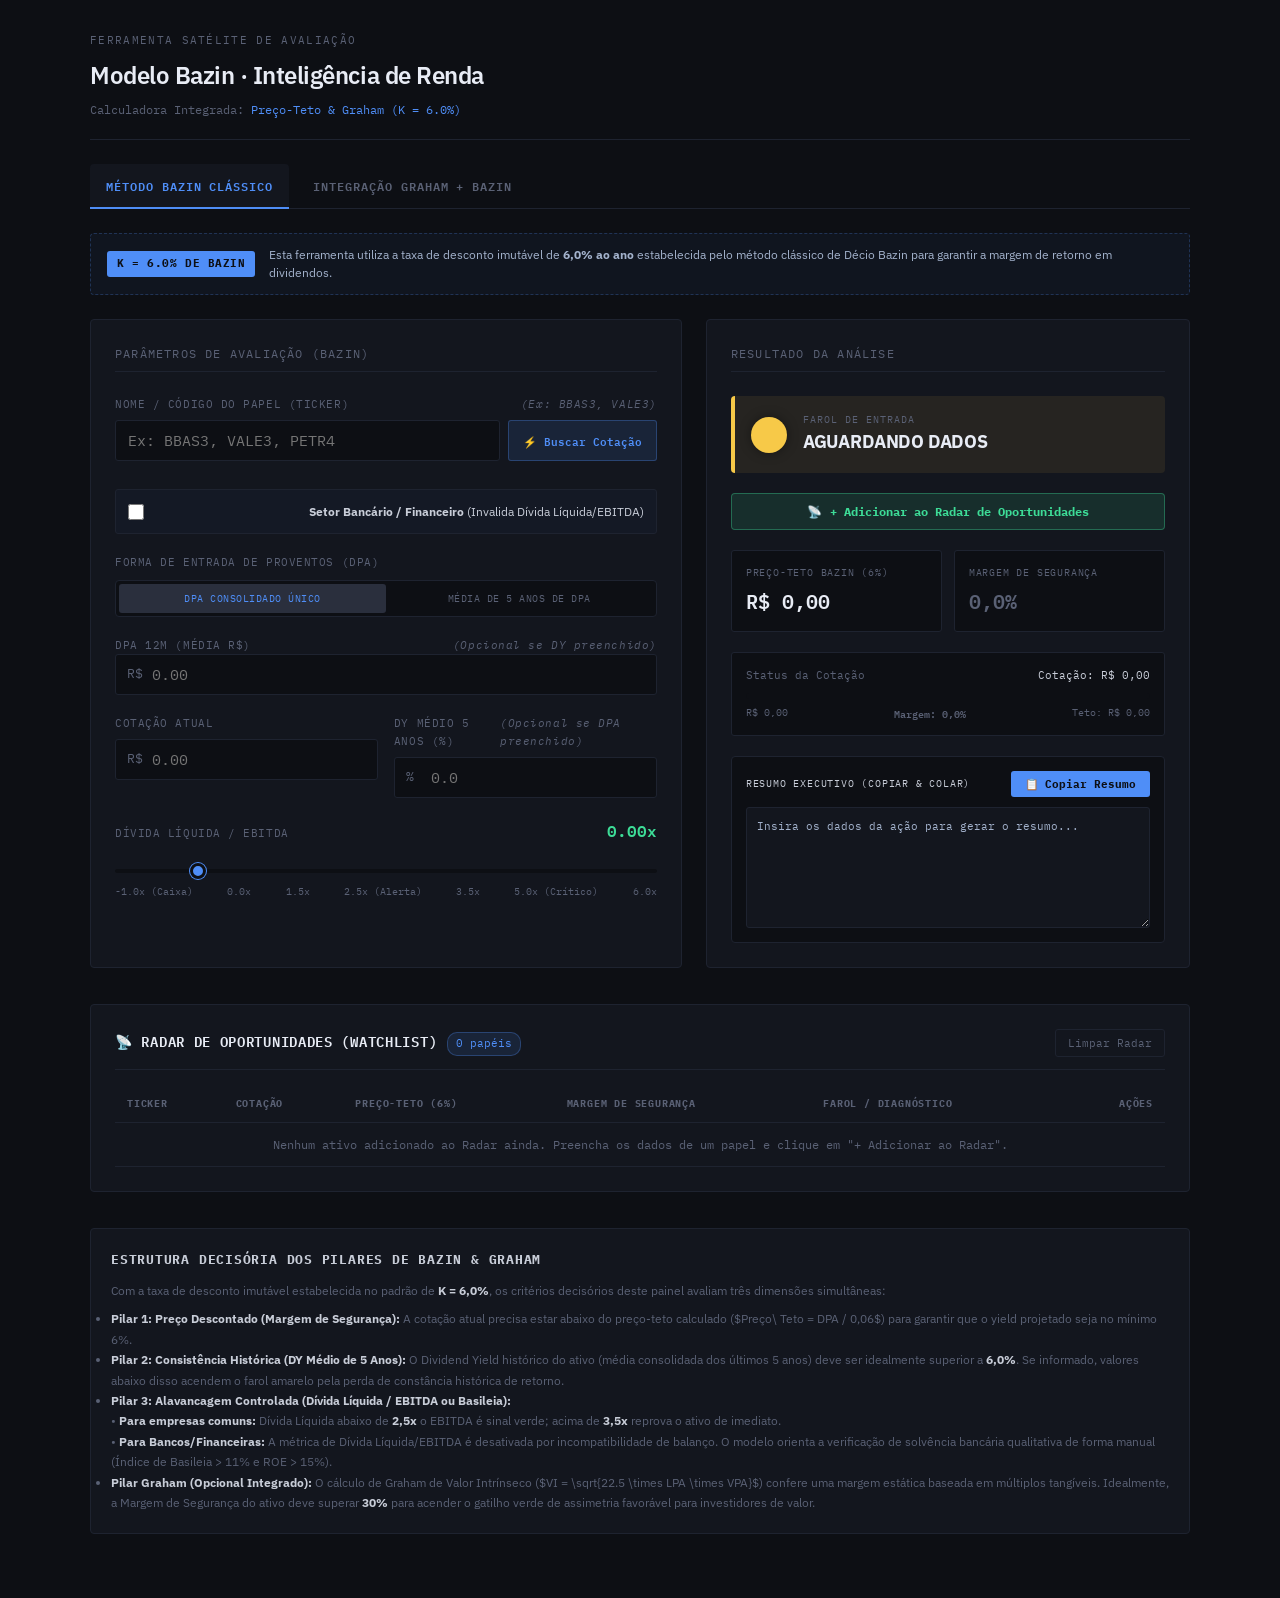
==== commit fe5e6954: "Update CalculadoraBazin.html" ====
--- a/CalculadoraBazin.html
+++ b/CalculadoraBazin.html
@@ -582,6 +582,7 @@
     justify-content: center;
     gap: 8px;
     width: 100%;
+    transition: all 0.2s ease;
   }
   .btn-add-radar:hover {
     background: var(--green);
@@ -1021,11 +1022,11 @@
       <div id="inputs-tab-bazin" style="display: flex; flex-direction: column; gap: 20px;">
         <div class="panel-title">Parâmetros de Avaliação (Bazin)</div>
 
-        <!-- Campo do Nome do Papel / Ticker com Botão da API Brapi -->
+        <!-- Ticker com Botão da API Brapi -->
         <div class="form-group">
           <label for="input-ticker">Nome / Código do Papel (Ticker) <span class="optional-label">(Ex: BBAS3, VALE3)</span></label>
           <div class="ticker-fetch-wrap">
-            <input type="text" id="input-ticker" value="VALE3" placeholder="Ex: BBAS3, VALE3, PETR4" oninput="onTickerInput(this.value)" onkeydown="if(event.key==='Enter') fetchBrapiQuote(this.value)">
+            <input type="text" id="input-ticker" value="" placeholder="Ex: BBAS3, VALE3, PETR4" oninput="onTickerInput(this.value)" onkeydown="if(event.key==='Enter') fetchBrapiQuote(this.value)">
             <button type="button" class="btn-fetch-quote" id="btn-fetch-bazin" onclick="fetchBrapiQuote(document.getElementById('input-ticker').value)">
               <span class="spinner-sm" id="spinner-bazin" style="display:none;"></span>
               <span id="btn-text-bazin">⚡ Buscar Cotação</span>
@@ -1059,7 +1060,7 @@
             <label for="input-dpa">DPA 12m (Média R$) <span class="optional-label">(Opcional se DY preenchido)</span></label>
             <div class="input-with-symbol">
               <span class="input-symbol">R$</span>
-              <input type="number" id="input-dpa" value="5.20" step="0.01" min="0" oninput="onDpaDirectInput(this.value)">
+              <input type="number" id="input-dpa" value="" placeholder="0.00" step="0.01" min="0" oninput="onDpaDirectInput(this.value)">
             </div>
           </div>
 
@@ -1069,27 +1070,27 @@
             <div class="dpa-years-grid">
               <div class="year-input-box">
                 <span class="year-label">Ano 1</span>
-                <input type="number" class="input-year-val" id="dpa-y1" value="4.20" step="0.01" min="0" oninput="calculate()">
+                <input type="number" class="input-year-val" id="dpa-y1" value="" placeholder="0.00" step="0.01" min="0" oninput="calculate()">
               </div>
               <div class="year-input-box">
                 <span class="year-label">Ano 2</span>
-                <input type="number" class="input-year-val" id="dpa-y2" value="4.80" step="0.01" min="0" oninput="calculate()">
+                <input type="number" class="input-year-val" id="dpa-y2" value="" placeholder="0.00" step="0.01" min="0" oninput="calculate()">
               </div>
               <div class="year-input-box">
                 <span class="year-label">Ano 3</span>
-                <input type="number" class="input-year-val" id="dpa-y3" value="5.00" step="0.01" min="0" oninput="calculate()">
+                <input type="number" class="input-year-val" id="dpa-y3" value="" placeholder="0.00" step="0.01" min="0" oninput="calculate()">
               </div>
               <div class="year-input-box">
                 <span class="year-label">Ano 4</span>
-                <input type="number" class="input-year-val" id="dpa-y4" value="5.50" step="0.01" min="0" oninput="calculate()">
+                <input type="number" class="input-year-val" id="dpa-y4" value="" placeholder="0.00" step="0.01" min="0" oninput="calculate()">
               </div>
               <div class="year-input-box">
                 <span class="year-label">Ano 5</span>
-                <input type="number" class="input-year-val" id="dpa-y5" value="6.50" step="0.01" min="0" oninput="calculate()">
+                <input type="number" class="input-year-val" id="dpa-y5" value="" placeholder="0.00" step="0.01" min="0" oninput="calculate()">
               </div>
             </div>
             <div class="calc-avg-badge">
-              Média Calculada: <span id="avg-computed-dpa">R$ 5,20</span>
+              Média Calculada: <span id="avg-computed-dpa">R$ 0,00</span>
             </div>
           </div>
 
@@ -1102,7 +1103,7 @@
             <label for="input-price">Cotação Atual</label>
             <div class="input-with-symbol">
               <span class="input-symbol">R$</span>
-              <input type="number" id="input-price" value="62.50" step="0.01" min="0.01" oninput="onPriceInput(this.value)">
+              <input type="number" id="input-price" value="" placeholder="0.00" step="0.01" min="0.01" oninput="onPriceInput(this.value)">
             </div>
           </div>
 
@@ -1111,7 +1112,7 @@
             <label for="input-dy-medio">DY Médio 5 Anos (%) <span class="optional-label">(Opcional se DPA preenchido)</span></label>
             <div class="input-with-symbol">
               <span class="input-symbol">%</span>
-              <input type="number" id="input-dy-medio" value="7.50" step="0.1" min="0" max="100" oninput="calculate()">
+              <input type="number" id="input-dy-medio" value="" placeholder="0.0" step="0.1" min="0" max="100" oninput="calculate()">
             </div>
           </div>
         </div>
@@ -1120,10 +1121,10 @@
         <div id="debt-slider-container" class="form-group">
           <div class="slider-header">
             <label id="lbl-debt-title" for="slider-debt">Dívida Líquida / EBITDA</label>
-            <span class="slider-val-badge" id="lbl-debt" style="color: var(--accent);">1.20x</span>
+            <span class="slider-val-badge" id="lbl-debt" style="color: var(--accent);">0.00x</span>
           </div>
           <div class="slider-wrap">
-            <input type="range" id="slider-debt" min="-1.0" max="6.0" step="0.01" value="1.20" oninput="onDebtChange(this.value)">
+            <input type="range" id="slider-debt" min="-1.0" max="6.0" step="0.01" value="0.00" oninput="onDebtChange(this.value)">
             <div class="slider-ticks">
               <span>-1.0x (Caixa)</span>
               <span>0.0x</span>
@@ -1141,11 +1142,11 @@
       <div id="inputs-tab-graham" style="display: none; flex-direction: column; gap: 20px;">
         <div class="panel-title">Parâmetros de Avaliação (Graham + Bazin)</div>
 
-        <!-- Campo do Nome do Papel / Ticker com Botão da API Brapi -->
+        <!-- Campo Ticker no Graham -->
         <div class="form-group">
           <label for="input-graham-ticker">Nome / Código do Papel (Ticker) <span class="optional-label">(Ex: BBAS3, VALE3)</span></label>
           <div class="ticker-fetch-wrap">
-            <input type="text" id="input-graham-ticker" value="VALE3" placeholder="Ex: BBAS3, VALE3, PETR4" oninput="onTickerInput(this.value)" onkeydown="if(event.key==='Enter') fetchBrapiQuote(this.value)">
+            <input type="text" id="input-graham-ticker" value="" placeholder="Ex: BBAS3, VALE3, PETR4" oninput="onTickerInput(this.value)" onkeydown="if(event.key==='Enter') fetchBrapiQuote(this.value)">
             <button type="button" class="btn-fetch-quote" id="btn-fetch-graham" onclick="fetchBrapiQuote(document.getElementById('input-graham-ticker').value)">
               <span class="spinner-sm" id="spinner-graham" style="display:none;"></span>
               <span id="btn-text-graham">⚡ Buscar Cotação</span>
@@ -1160,7 +1161,7 @@
             <label for="input-vpa">VPA <span class="optional-label">(Valor Patrimonial p/ Ação)</span></label>
             <div class="input-with-symbol">
               <span class="input-symbol">R$</span>
-              <input type="number" id="input-vpa" value="40.00" step="0.01" min="0.01" oninput="calculate()">
+              <input type="number" id="input-vpa" value="" placeholder="0.00" step="0.01" min="0.01" oninput="calculate()">
             </div>
           </div>
 
@@ -1168,7 +1169,7 @@
             <label for="input-lpa">LPA <span class="optional-label">(Lucro Líquido por Ação)</span></label>
             <div class="input-with-symbol">
               <span class="input-symbol">R$</span>
-              <input type="number" id="input-lpa" value="4.50" step="0.01" oninput="onGrahamProfitInput()">
+              <input type="number" id="input-lpa" value="" placeholder="0.00" step="0.01" oninput="onGrahamProfitInput()">
             </div>
           </div>
         </div>
@@ -1179,7 +1180,7 @@
             <label for="input-payout">Payout Estimado (%)</label>
             <div class="input-with-symbol">
               <span class="input-symbol">%</span>
-              <input type="number" id="input-payout" value="60.0" step="0.5" min="0" max="100" oninput="onGrahamProfitInput()">
+              <input type="number" id="input-payout" value="" placeholder="0.0" step="0.5" min="0" max="100" oninput="onGrahamProfitInput()">
             </div>
           </div>
 
@@ -1187,14 +1188,14 @@
             <label for="input-graham-price">Cotação Atual</label>
             <div class="input-with-symbol">
               <span class="input-symbol">R$</span>
-              <input type="number" id="input-graham-price" value="62.50" step="0.01" min="0.01" oninput="onGrahamPriceInput(this.value)">
+              <input type="number" id="input-graham-price" value="" placeholder="0.00" step="0.01" min="0.01" oninput="onGrahamPriceInput(this.value)">
             </div>
           </div>
         </div>
 
         <!-- Implicit DPA Display Box -->
         <div class="calc-avg-badge">
-          DPA Implícito (LPA × Payout): <span id="graham-implicit-dpa">R$ 2,70</span>
+          DPA Implícito (LPA × Payout): <span id="graham-implicit-dpa">R$ 0,00</span>
         </div>
       </div>
 
@@ -1209,7 +1210,7 @@
         <div class="farol-indicator" id="farol-indicator"></div>
         <div class="farol-content">
           <span class="farol-title-sub" id="farol-status-label">Farol de Entrada</span>
-          <span class="farol-title" id="farol-status-title">Processando...</span>
+          <span class="farol-title" id="farol-status-title">Aguardando Dados...</span>
         </div>
       </div>
 
@@ -1284,7 +1285,7 @@
             <span id="copy-btn-icon">📋</span> <span id="copy-btn-text">Copiar Resumo</span>
           </button>
         </div>
-        <textarea id="summary-textarea" readonly rows="6" class="summary-textarea"></textarea>
+        <textarea id="summary-textarea" readonly rows="6" class="summary-textarea">Insira os dados da ação para gerar o resumo...</textarea>
         <div id="copy-toast" class="copy-toast" style="display:none;">✓ Resumo copiado para a área de transferência!</div>
       </div>
 
@@ -1326,7 +1327,7 @@
     <h3>Estrutura Decisória dos Pilares de Bazin & Graham</h3>
     <p>Com a taxa de desconto imutável estabelecida no padrão de <strong>K = 6,0%</strong>, os critérios decisórios deste painel avaliam três dimensões simultâneas:</p>
     <ul>
-      <li><strong>Pilar 1: Preço Descontado (Margem de Segurança):</strong> A cotação atual precisa estar abaixo do preço-teto calculated ($Preço\ Teto = DPA / 0,06$) para garantir que o yield projetado seja no mínimo 6%.</li>
+      <li><strong>Pilar 1: Preço Descontado (Margem de Segurança):</strong> A cotação atual precisa estar abaixo do preço-teto calculado ($Preço\ Teto = DPA / 0,06$) para garantir que o yield projetado seja no mínimo 6%.</li>
       <li><strong>Pilar 2: Consistência Histórica (DY Médio de 5 Anos):</strong> O Dividend Yield histórico do ativo (média consolidada dos últimos 5 anos) deve ser idealmente superior a <strong>6,0%</strong>. Se informado, valores abaixo disso acendem o farol amarelo pela perda de constância histórica de retorno.</li>
       <li><strong>Pilar 3: Alavancagem Controlada (Dívida Líquida / EBITDA ou Basileia):</strong> 
         <br>• <strong>Para empresas comuns:</strong> Dívida Líquida abaixo de <strong>2,5x</strong> o EBITDA é sinal verde; acima de <strong>3,5x</strong> reprova o ativo de imediato.
@@ -1356,22 +1357,22 @@
   // ── ESTADO GLOBAL REUTILIZÁVEL ENTRE ABAS ──
   let state = {
     activeTab: 'bazin', // 'bazin' ou 'graham'
-    ticker: 'VALE3',
+    ticker: '',
     dpaMode: 'direct',  // 'direct' ou 'years'
-    dpa: 5.20,
-    price: 62.50,
-    dyMedio: 7.50,
+    dpa: 0,
+    price: 0,
+    dyMedio: 0,
     k: 6.0,             // FIXO EM 6%
-    debtEbitda: 1.20,
+    debtEbitda: 0,
     isBank: false,
-    vpa: 40.00,
-    lpa: 4.50,
-    payout: 60.0,
+    vpa: 0,
+    lpa: 0,
+    payout: 0,
     // Current analysis outcome
-    tetoBazin: 86.67,
-    margemBazin: 27.88,
-    farolStatus: 'compra',
-    farolTitle: 'COMPRA · MARGEM & SAÚDE OK'
+    tetoBazin: 0,
+    margemBazin: 0,
+    farolStatus: 'neutro',
+    farolTitle: 'AGUARDANDO DADOS'
   };
 
   // BRAPI API TOKEN CONFIGURATION
@@ -1403,7 +1404,7 @@
 
   // ── UTILITÁRIOS DE FORMATAÇÃO ──
   function fmtReal(val) {
-    if (isNaN(val) || !isFinite(val) || val < 0) return 'R$ 0,00';
+    if (isNaN(val) || !isFinite(val) || val <= 0) return 'R$ 0,00';
     return val.toLocaleString('pt-BR', { style: 'currency', currency: 'BRL' });
   }
 
@@ -1500,7 +1501,7 @@
 
   // Synchronize stock prices across both tabs
   function onPriceInput(val) {
-    state.price = parseFloat(val) || 0.01;
+    state.price = parseFloat(val) || 0;
     document.getElementById('input-price').value = val;
     document.getElementById('input-graham-price').value = val;
     calculate();
@@ -1548,7 +1549,7 @@
       root.style.setProperty('--accent', '#4f8ef7'); // Azul Bazin
       root.style.setProperty('--accent-rgb', '79, 142, 247');
       if (badgeEl) badgeEl.textContent = 'K = 6.0% de Bazin';
-      if (infoTextEl) infoTextEl.innerHTML = 'Esta ferramenta utiliza a taxa de desconto imutável de <strong>6,0% ao ano</strong> estabelecida pelo método clássico de Décio Bazin para garantir a margem de retorno em dividendos.';
+      if (infoTextEl) infoTextEl.innerHTML = 'Esta ferramenta utiliza a taxa de desconto imutável de <strong>6,0% ao ano</strong> established pelo método clássico de Décio Bazin para garantir a margem de retorno em dividendos.';
     } else {
       root.style.setProperty('--accent', '#a78bfa'); // Roxo Graham
       root.style.setProperty('--accent-rgb', '167, 139, 250');
@@ -1591,7 +1592,7 @@
   }
 
   function onDebtChange(val) {
-    state.debtEbitda = parseFloat(val);
+    state.debtEbitda = parseFloat(val) || 0;
     
     if (state.isBank) {
       document.getElementById('lbl-debt').textContent = 'N/A (Banco)';
@@ -1623,7 +1624,10 @@
 
   // ── CÁLCULO 1: BAZIN CLÁSSICO ──
   function calculateBazinClassic() {
-    const price = state.price || 0.01;
+    const rawPrice = document.getElementById('input-price').value;
+    const hasPrice = rawPrice !== '' && !isNaN(parseFloat(rawPrice)) && parseFloat(rawPrice) > 0;
+    const price = hasPrice ? parseFloat(rawPrice) : 0;
+
     const rawDyMedio = document.getElementById('input-dy-medio').value;
     const hasDyMedio = rawDyMedio !== '' && !isNaN(parseFloat(rawDyMedio)) && parseFloat(rawDyMedio) >= 0;
     const dyMedioInput = hasDyMedio ? parseFloat(rawDyMedio) : 0;
@@ -1633,7 +1637,7 @@
 
     if (state.dpaMode === 'direct') {
       const rawDpa = document.getElementById('input-dpa').value;
-      hasDpa = rawDpa !== '' && !isNaN(parseFloat(rawDpa)) && parseFloat(rawDpa) >= 0;
+      hasDpa = rawDpa !== '' && !isNaN(parseFloat(rawDpa)) && parseFloat(rawDpa) > 0;
       if (hasDpa) dpa = parseFloat(rawDpa);
     } else {
       const y1 = parseFloat(document.getElementById('dpa-y1').value);
@@ -1643,17 +1647,17 @@
       const y5 = parseFloat(document.getElementById('dpa-y5').value);
 
       const yearsVals = [y1, y2, y3, y4, y5].filter(v => !isNaN(v) && v >= 0);
-      hasDpa = yearsVals.length > 0;
+      hasDpa = yearsVals.length > 0 && yearsVals.some(v => v > 0);
       
       if (hasDpa) {
         dpa = yearsVals.reduce((a, b) => a + b, 0) / yearsVals.length;
         document.getElementById('avg-computed-dpa').textContent = fmtReal(dpa);
       } else {
-        document.getElementById('avg-computed-dpa').textContent = '---';
+        document.getElementById('avg-computed-dpa').textContent = 'R$ 0,00';
       }
     }
 
-    if (!hasDpa && !hasDyMedio) {
+    if ((!hasDpa && !hasDyMedio) || price <= 0) {
       setEmptyState();
       return;
     }
@@ -1662,7 +1666,7 @@
     if (hasDpa && hasDyMedio) {
       dyMedio = dyMedioInput;
     } else if (hasDpa && !hasDyMedio) {
-      dyMedio = (dpa / price) * 100;
+      dyMedio = price > 0 ? (dpa / price) * 100 : 0;
     } else if (!hasDpa && hasDyMedio) {
       dyMedio = dyMedioInput;
       dpa = price * (dyMedio / 100);
@@ -1673,6 +1677,7 @@
     const margemSeguranca = precoTeto > 0 ? (((precoTeto - price) / precoTeto) * 100) : -100;
 
     state.dpa = dpa;
+    state.price = price;
     state.tetoBazin = precoTeto;
     state.margemBazin = margemSeguranca;
 
@@ -1722,10 +1727,16 @@
 
   // ── CÁLCULO 2: INTEGRAÇÃO GRAHAM + BAZIN ──
   function calculateGrahamBazin() {
-    const vpa = parseFloat(document.getElementById('input-vpa').value) || 0.01;
+    const vpa = parseFloat(document.getElementById('input-vpa').value) || 0;
     const lpa = parseFloat(document.getElementById('input-lpa').value) || 0;
     const payout = parseFloat(document.getElementById('input-payout').value) || 0;
-    const price = state.price || 0.01;
+    const rawPrice = document.getElementById('input-graham-price').value;
+    const price = parseFloat(rawPrice) || 0;
+
+    if (price <= 0 || lpa <= 0 || vpa <= 0) {
+      setEmptyState();
+      return;
+    }
 
     // Graham Sqrt(22.5 * LPA * VPA)
     const product = 22.5 * lpa * vpa;
@@ -1739,6 +1750,7 @@
     const margemBazin = precoTetoBazin > 0 ? (((precoTetoBazin - price) / precoTetoBazin) * 100) : -100;
 
     state.dpa = dpaImplicit;
+    state.price = price;
     state.tetoBazin = precoTetoBazin;
     state.margemBazin = margemBazin;
 
@@ -1796,10 +1808,10 @@
     const percentFill = Math.min(100, Math.max(0, ratio));
     pbFill.style.width = percentFill + '%';
 
-    if (price <= teto) {
+    if (price <= teto && price > 0) {
       pbFill.style.backgroundColor = 'var(--green)';
       document.getElementById('pb-margin-lbl').style.color = 'var(--green)';
-    } else if (price <= teto * 1.1) {
+    } else if (price <= teto * 1.1 && price > 0) {
       pbFill.style.backgroundColor = 'var(--yellow)';
       document.getElementById('pb-margin-lbl').style.color = 'var(--yellow)';
     } else {
@@ -1816,9 +1828,22 @@
 
   function setEmptyState() {
     setFarolBanner('neutro', 'AGUARDANDO DADOS');
-    document.getElementById('res-teto').textContent = '---';
-    document.getElementById('res-margem').textContent = '---';
+    document.getElementById('farol-status-label').textContent = 'Farol de Entrada';
+    document.getElementById('res-teto').textContent = 'R$ 0,00';
+    document.getElementById('res-margem').textContent = '0,0%';
     document.getElementById('res-margem').style.color = 'var(--dim)';
+    document.getElementById('res-graham-vi').textContent = 'R$ 0,00';
+    document.getElementById('res-graham-dpa').textContent = 'R$ 0,00';
+    document.getElementById('res-graham-teto').textContent = 'R$ 0,00';
+    document.getElementById('res-graham-bazin-margem').textContent = '0,0%';
+    document.getElementById('res-graham-margem').textContent = '0,0%';
+    document.getElementById('res-graham-conv').textContent = '0,0%';
+    document.getElementById('pb-current-lbl').textContent = 'Cotação: R$ 0,00';
+    document.getElementById('pb-teto-lbl').textContent = 'Teto: R$ 0,00';
+    document.getElementById('pb-margin-lbl').textContent = 'Margem: 0,0%';
+    document.getElementById('pb-margin-lbl').style.color = 'var(--dim)';
+    document.getElementById('pb-fill').style.width = '0%';
+    document.getElementById('pb-fill').style.backgroundColor = 'var(--muted)';
     document.getElementById('summary-textarea').value = 'Insira os dados da ação para gerar o resumo...';
   }
 
@@ -1883,7 +1908,11 @@
 
   // ── RADAR DE OPORTUNIDADES & WATCHLIST (LOCAL STORAGE) ──
   function addToRadar() {
-    const paperName = state.ticker && state.ticker.trim() !== '' ? state.ticker.trim().toUpperCase() : 'ATIVO';
+    const paperName = state.ticker && state.ticker.trim() !== '' ? state.ticker.trim().toUpperCase() : '';
+    if (!paperName) {
+      showQuoteStatus('error', 'Digite o Ticker do papel antes de adicionar ao Radar.');
+      return;
+    }
     
     // Captura estado atual
     const item = {
@@ -1907,7 +1936,6 @@
     };
 
     let list = getRadarData();
-    // Se o ticker já existir, atualiza os dados dele; caso contrário, insere
     const existingIndex = list.findIndex(x => x.ticker === paperName);
     if (existingIndex >= 0) {
       list[existingIndex] = item;
@@ -1949,7 +1977,7 @@
       tbody.innerHTML = `
         <tr>
           <td colspan="6" class="radar-empty-state">
-            Nenhum ativo adicionado ao Radar ainda. Analise um papel e clique em "+ Adicionar ao Radar".
+            Nenhum ativo adicionado ao Radar ainda. Preencha os dados de um papel e clique em "+ Adicionar ao Radar".
           </td>
         </tr>
       `;
@@ -2000,8 +2028,10 @@
       state.dpa = item.dpa;
       document.getElementById('input-dpa').value = item.dpa.toFixed(2);
     }
-    if (item.dyMedio !== undefined) {
+    if (item.dyMedio !== undefined && item.dyMedio > 0) {
       document.getElementById('input-dy-medio').value = item.dyMedio;
+    } else {
+      document.getElementById('input-dy-medio').value = '';
     }
     if (item.isBank !== undefined) {
       document.getElementById('input-is-bank').checked = item.isBank;
@@ -2051,7 +2081,6 @@
   // Initial setup on window load
   window.onload = function() {
     state.isBank = document.getElementById('input-is-bank').checked;
-    state.ticker = document.getElementById('input-ticker').value;
     state.dpaMode = 'direct';
     toggleBankMode(state.isBank);
     calculate();
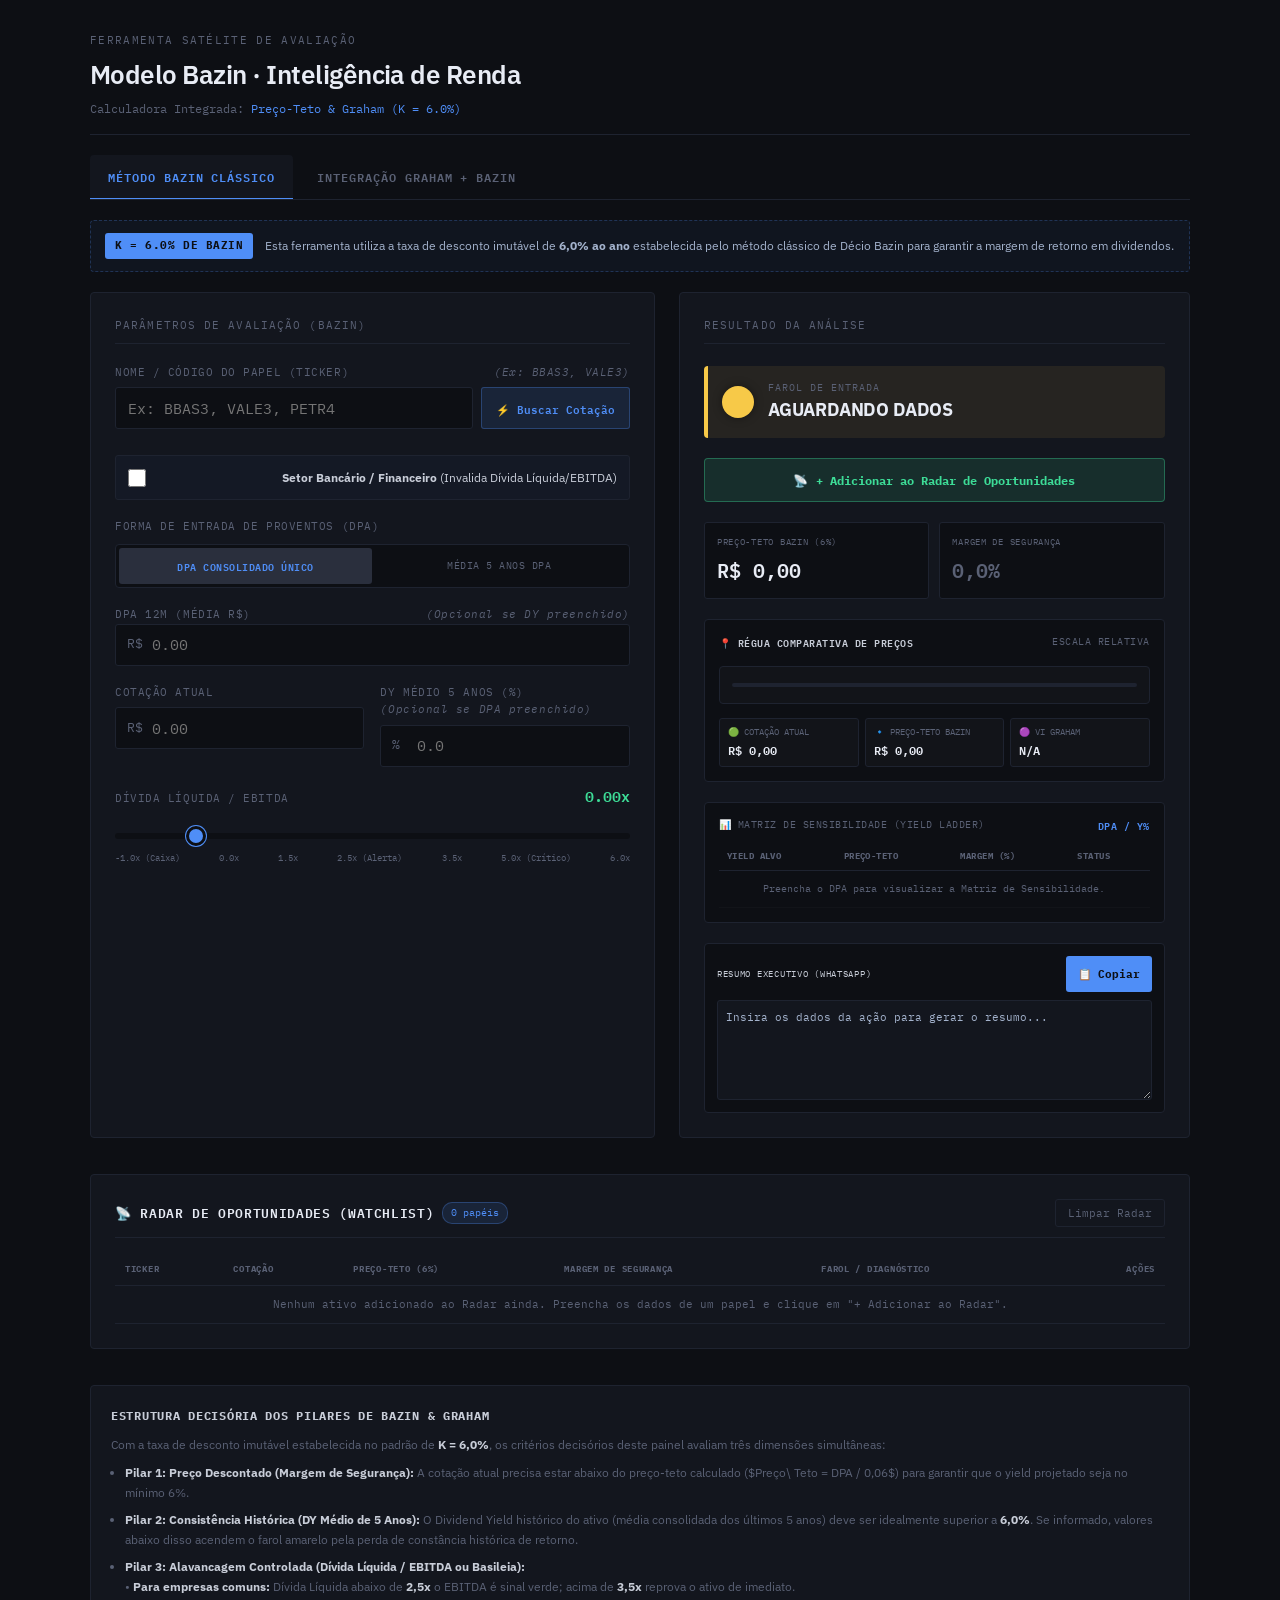
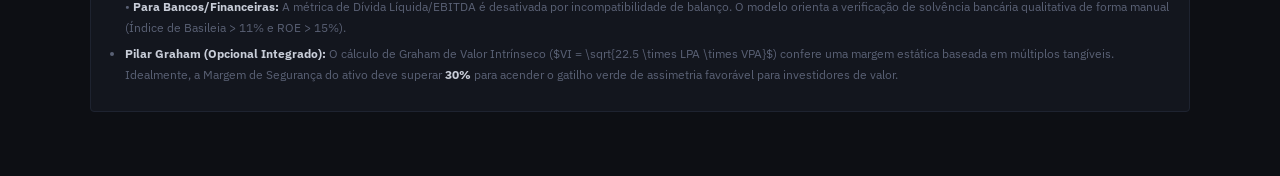
==== commit 44e5b5e4: "Update CalculadoraBazin.html" ====
--- a/CalculadoraBazin.html
+++ b/CalculadoraBazin.html
@@ -2,28 +2,28 @@
 <html lang="pt-BR">
 <head>
 <meta charset="UTF-8">
-<meta name="viewport" content="width=device-width, initial-scale=1.0">
+<meta name="viewport" content="width=device-width, initial-scale=1.0, maximum-scale=1.0, user-scalable=no">
 <title>Calculadora Preço-Teto Bazin · Inteligência de Renda</title>
 <link rel="icon" type="image/png" href="favicon.png">
 <style>
-  @import url('https://fonts.googleapis.com/css2?family=IBM+Plex+Mono:wght@400;600&family=IBM+Plex+Sans:wght@300;400;500;600;700&display=swap');
+  @import url('https://fonts.googleapis.com/css2?family=IBM+Plex+Mono:wght@400;500;600;700&family=IBM+Plex+Sans:wght@300;400;500;600;700&display=swap');
 
   :root {
-    --bg:       #0d0f14;
-    --surface:  #13161e;
-    --border:   #1e2330;
-    --muted:    var(--bg);
-    --muted-btn:#2a2f3d;
-    --text:     #c8cdd8;
-    --dim:      #5a6175;
-    --accent:   #4f8ef7;
-    --accent-rgb: 79, 142, 247;
-    --green:    #3ddc97;
-    --yellow:   #f7c948;
-    --red:      #f76f6f;
-    --purple:   #a78bfa;
-    --mono:     'IBM Plex Mono', monospace;
-    --sans:     'IBM Plex Sans', sans-serif;
+    --bg:          #0d0f14;
+    --surface:     #13161e;
+    --border:      #1e2330;
+    --muted:       var(--bg);
+    --muted-btn:   #2a2f3d;
+    --text:        #c8cdd8;
+    --dim:         #5a6175;
+    --accent:      #4f8ef7;
+    --accent-rgb:  79, 142, 247;
+    --green:       #3ddc97;
+    --yellow:      #f7c948;
+    --red:         #f76f6f;
+    --purple:      #a78bfa;
+    --mono:        'IBM Plex Mono', monospace;
+    --sans:        'IBM Plex Sans', sans-serif;
   }
 
   * { box-sizing: border-box; margin: 0; padding: 0; }
@@ -34,15 +34,22 @@
     font-family: var(--sans);
     font-size: 14px;
     line-height: 1.6;
-    padding: 32px 24px 64px;
+    padding: 20px 16px 48px;
+    overflow-x: hidden;
+  }
+
+  @media (min-width: 600px) {
+    body {
+      padding: 32px 24px 64px;
+    }
   }
 
   .container {
     max-width: 1100px;
     margin: 0 auto;
-  }
-
-  /* Smooth color transitions between tabs */
+    width: 100%;
+  }
+
   .main-tab-btn, 
   .info-k-badge, 
   .info-k-fixed, 
@@ -62,18 +69,18 @@
 
   /* ── Header ── */
   .header {
-    margin-bottom: 24px;
+    margin-bottom: 20px;
     border-bottom: 1px solid var(--border);
-    padding-bottom: 20px;
+    padding-bottom: 16px;
     display: flex;
     justify-content: space-between;
     align-items: flex-end;
     flex-wrap: wrap;
-    gap: 16px;
+    gap: 12px;
   }
   .header-titles {
     flex: 1;
-    min-width: 280px;
+    min-width: 260px;
   }
   .header-label {
     font-family: var(--mono);
@@ -81,16 +88,19 @@
     color: var(--dim);
     letter-spacing: 0.12em;
     text-transform: uppercase;
-    margin-bottom: 6px;
+    margin-bottom: 4px;
   }
   .header h1 {
-    font-size: 24px;
+    font-size: 22px;
     font-weight: 600;
     color: #e8ecf5;
     letter-spacing: -0.02em;
   }
+  @media (min-width: 600px) {
+    .header h1 { font-size: 26px; }
+  }
   .header-meta {
-    margin-top: 6px;
+    margin-top: 4px;
     font-size: 12px;
     color: var(--dim);
     font-family: var(--mono);
@@ -101,23 +111,29 @@
   .main-tabs {
     display: flex;
     border-bottom: 1px solid var(--border);
-    margin-bottom: 24px;
-    gap: 8px;
-    flex-wrap: wrap;
+    margin-bottom: 20px;
+    gap: 6px;
+    overflow-x: auto;
+    -webkit-overflow-scrolling: touch;
   }
   .main-tab-btn {
     background: transparent;
     border: none;
     color: var(--dim);
     font-family: var(--mono);
-    font-size: 12px;
+    font-size: 11px;
     font-weight: 600;
     text-transform: uppercase;
     letter-spacing: 0.08em;
-    padding: 12px 16px;
+    padding: 10px 14px;
     cursor: pointer;
     position: relative;
     border-radius: 4px 4px 0 0;
+    white-space: nowrap;
+    touch-action: manipulation;
+  }
+  @media (min-width: 600px) {
+    .main-tab-btn { font-size: 12px; padding: 12px 18px; }
   }
   .main-tab-btn:hover {
     color: var(--text);
@@ -142,13 +158,14 @@
     background: rgba(var(--accent-rgb), 0.05);
     border: 1px dashed rgba(var(--accent-rgb), 0.25);
     border-radius: 4px;
-    padding: 12px 16px;
-    margin-bottom: 24px;
+    padding: 12px 14px;
+    margin-bottom: 20px;
     display: flex;
     align-items: center;
-    gap: 14px;
+    gap: 12px;
     font-size: 12px;
     color: #a3b2cc;
+    flex-wrap: wrap;
   }
   .info-k-badge {
     background: var(--accent);
@@ -165,20 +182,21 @@
   }
   .info-k-text {
     flex: 1;
-    min-width: 0;
+    min-width: 220px;
     line-height: 1.5;
   }
 
-  /* ── Interactive Workspace Grid ── */
+  /* ── Workspace Grid ── */
   .workspace-grid {
     display: grid;
     grid-template-columns: 1fr;
-    gap: 24px;
-  }
-
-  @media (min-width: 850px) {
+    gap: 20px;
+  }
+
+  @media (min-width: 880px) {
     .workspace-grid {
-      grid-template-columns: 1.1fr 0.9fr;
+      grid-template-columns: 1.05fr 0.95fr;
+      gap: 24px;
     }
   }
 
@@ -187,20 +205,23 @@
     background: var(--surface);
     border: 1px solid var(--border);
     border-radius: 4px;
-    padding: 24px;
+    padding: 18px;
     display: flex;
     flex-direction: column;
-    gap: 20px;
+    gap: 18px;
+  }
+  @media (min-width: 600px) {
+    .panel { padding: 24px; gap: 20px; }
   }
   .panel-title {
     font-family: var(--mono);
-    font-size: 12px;
+    font-size: 11px;
     letter-spacing: 0.1em;
     text-transform: uppercase;
     color: var(--dim);
     border-bottom: 1px solid var(--border);
     padding-bottom: 8px;
-    margin-bottom: 4px;
+    margin-bottom: 2px;
   }
 
   .form-group {
@@ -210,8 +231,14 @@
   }
   .form-row-2col {
     display: grid;
-    grid-template-columns: 1fr 1fr;
-    gap: 16px;
+    grid-template-columns: 1fr;
+    gap: 14px;
+  }
+  @media (min-width: 480px) {
+    .form-row-2col {
+      grid-template-columns: 1fr 1fr;
+      gap: 16px;
+    }
   }
   label {
     font-size: 11px;
@@ -221,6 +248,7 @@
     letter-spacing: 0.05em;
     display: flex;
     justify-content: space-between;
+    flex-wrap: wrap;
   }
   label span.optional-label {
     text-transform: none;
@@ -246,7 +274,10 @@
     white-space: nowrap;
     display: flex;
     align-items: center;
+    justify-content: center;
     gap: 6px;
+    min-height: 42px;
+    touch-action: manipulation;
   }
   .btn-fetch-quote:hover {
     background: var(--accent);
@@ -299,6 +330,7 @@
     font-size: 15px;
     padding: 10px 12px 10px 36px;
     outline: none;
+    min-height: 42px;
     transition: all 0.2s;
   }
   input[type="text"] {
@@ -327,31 +359,37 @@
     font-size: 10px;
     text-transform: uppercase;
     letter-spacing: 0.05em;
-    padding: 8px 12px;
+    padding: 8px 6px;
     cursor: pointer;
     border-radius: 3px;
     transition: all 0.2s;
-  }
-  .dpa-toggle-btn:hover {
-    color: var(--text);
-  }
+    min-height: 36px;
+    touch-action: manipulation;
+  }
+  .dpa-toggle-btn:hover { color: var(--text); }
   .dpa-toggle-btn.active {
     background: var(--muted-btn);
     color: var(--accent);
-  }
-
-  /* Grid dos 5 anos de DPA ampliado */
+    font-weight: 600;
+  }
+
+  /* Grid dos 5 anos de DPA */
   .dpa-years-grid {
     display: grid;
     grid-template-columns: repeat(5, 1fr);
-    gap: 10px;
+    gap: 6px;
     margin-top: 4px;
     width: 100%;
   }
+  @media (max-width: 400px) {
+    .dpa-years-grid {
+      grid-template-columns: repeat(3, 1fr);
+    }
+  }
   .year-input-box {
     display: flex;
     flex-direction: column;
-    gap: 6px;
+    gap: 4px;
     align-items: center;
   }
   .year-label {
@@ -363,8 +401,8 @@
   }
   .input-year-val {
     width: 100% !important;
-    padding: 10px 8px !important;
-    font-size: 14px !important;
+    padding: 8px 4px !important;
+    font-size: 13px !important;
     text-align: center;
     background: var(--bg);
     border: 1px solid var(--border);
@@ -372,6 +410,7 @@
     color: #e8ecf5;
     font-family: var(--mono);
     outline: none;
+    min-height: 38px;
   }
   .input-year-val:focus {
     border-color: var(--accent);
@@ -383,9 +422,10 @@
     color: var(--dim);
     background: rgba(var(--accent-rgb), 0.05);
     border: 1px dashed rgba(var(--accent-rgb), 0.2);
-    padding: 6px 12px;
+    padding: 8px 12px;
     border-radius: 3px;
     display: inline-block;
+    width: 100%;
   }
   .calc-avg-badge span {
     color: var(--accent);
@@ -402,6 +442,7 @@
     border-radius: 3px;
     padding: 12px;
     cursor: pointer;
+    min-height: 42px;
     transition: background 0.2s, border-color 0.2s;
   }
   .checkbox-group:hover {
@@ -422,10 +463,11 @@
     user-select: none;
   }
   .checkbox-label input[type="checkbox"] {
-    width: 16px;
-    height: 16px;
+    width: 18px;
+    height: 18px;
     accent-color: var(--accent);
     cursor: pointer;
+    flex-shrink: 0;
   }
 
   /* Slider Styling */
@@ -436,7 +478,7 @@
   }
   .slider-val-badge {
     font-family: var(--mono);
-    font-size: 16px;
+    font-size: 15px;
     font-weight: 600;
     color: var(--accent);
   }
@@ -448,29 +490,30 @@
     -webkit-appearance: none;
     appearance: none;
     width: 100%;
-    height: 4px;
-    border-radius: 2px;
+    height: 6px;
+    border-radius: 3px;
     outline: none;
     cursor: pointer;
     background: var(--muted);
+    touch-action: manipulation;
   }
   input[type=range]::-webkit-slider-thumb {
     -webkit-appearance: none;
-    width: 16px;
-    height: 16px;
+    width: 20px;
+    height: 20px;
     border-radius: 50%;
     background: var(--accent);
     border: 3px solid var(--bg);
     box-shadow: 0 0 0 1px var(--accent);
     transition: transform 0.1s;
   }
-  input[type=range]::-webkit-slider-thumb:hover { transform: scale(1.2); }
+  input[type=range]::-webkit-slider-thumb:hover { transform: scale(1.15); }
   .slider-ticks {
     display: flex;
     justify-content: space-between;
-    margin-top: 4px;
-    font-family: var(--mono);
-    font-size: 10px;
+    margin-top: 6px;
+    font-family: var(--mono);
+    font-size: 9px;
     color: var(--dim);
   }
 
@@ -486,21 +529,27 @@
     background: var(--surface);
     border: 1px solid var(--border);
     border-radius: 4px;
-    padding: 24px;
+    padding: 18px;
     display: flex;
     flex-direction: column;
-    gap: 20px;
-    position: sticky;
-    top: 20px;
+    gap: 16px;
+  }
+  @media (min-width: 600px) {
+    .result-panel {
+      padding: 24px;
+      gap: 20px;
+      position: sticky;
+      top: 20px;
+    }
   }
 
   /* Farol Status Banner */
   .farol-banner {
     border-radius: 4px;
-    padding: 16px;
+    padding: 14px;
     display: flex;
     align-items: center;
-    gap: 16px;
+    gap: 14px;
     border-left: 4px solid var(--border);
     transition: all 0.3s ease;
   }
@@ -518,14 +567,14 @@
   }
 
   .farol-indicator {
-    width: 36px;
-    height: 36px;
+    width: 32px;
+    height: 32px;
     border-radius: 50%;
     display: flex;
     align-items: center;
     justify-content: center;
     flex-shrink: 0;
-    box-shadow: 0 0 12px rgba(0, 0, 0, 0.4);
+    box-shadow: 0 0 10px rgba(0, 0, 0, 0.4);
     position: relative;
   }
   .farol-indicator::after {
@@ -560,10 +609,13 @@
     letter-spacing: 0.1em;
   }
   .farol-title {
-    font-size: 18px;
+    font-size: 16px;
     font-weight: 700;
     color: #e8ecf5;
     letter-spacing: -0.01em;
+  }
+  @media (min-width: 600px) {
+    .farol-title { font-size: 18px; }
   }
 
   /* Add to Radar Button */
@@ -574,7 +626,7 @@
     font-family: var(--mono);
     font-size: 12px;
     font-weight: 700;
-    padding: 10px 16px;
+    padding: 12px 16px;
     border-radius: 4px;
     cursor: pointer;
     display: flex;
@@ -582,6 +634,8 @@
     justify-content: center;
     gap: 8px;
     width: 100%;
+    min-height: 44px;
+    touch-action: manipulation;
     transition: all 0.2s ease;
   }
   .btn-add-radar:hover {
@@ -594,78 +648,219 @@
   .calc-grid {
     display: grid;
     grid-template-columns: 1fr 1fr;
-    gap: 12px;
+    gap: 10px;
   }
   .calc-card {
     background: var(--bg);
     border: 1px solid var(--border);
     border-radius: 3px;
+    padding: 12px;
+    display: flex;
+    flex-direction: column;
+  }
+  .calc-label {
+    font-size: 9px;
+    color: var(--dim);
+    text-transform: uppercase;
+    letter-spacing: 0.08em;
+    font-family: var(--mono);
+    margin-bottom: 4px;
+  }
+  .calc-value {
+    font-family: var(--mono);
+    font-size: 17px;
+    font-weight: 600;
+    color: #e8ecf5;
+  }
+  @media (min-width: 600px) {
+    .calc-value { font-size: 20px; }
+  }
+
+  /* ── 1. RÉGUA VISUAL MULTI-MARCADORES ── */
+  .ruler-section {
+    background: var(--bg);
+    border: 1px solid var(--border);
+    border-radius: 4px;
     padding: 14px;
     display: flex;
     flex-direction: column;
-  }
-  .calc-label {
+    gap: 10px;
+  }
+  .ruler-header {
+    display: flex;
+    justify-content: space-between;
+    align-items: center;
+    font-family: var(--mono);
     font-size: 10px;
     color: var(--dim);
     text-transform: uppercase;
-    letter-spacing: 0.08em;
-    font-family: var(--mono);
-    margin-bottom: 4px;
-  }
-  .calc-value {
-    font-family: var(--mono);
-    font-size: 20px;
+    letter-spacing: 0.05em;
+  }
+  .ruler-header span.title {
+    color: var(--text);
+    font-weight: 600;
+  }
+  .ruler-track-wrap {
+    position: relative;
+    height: 38px;
+    background: rgba(255, 255, 255, 0.02);
+    border: 1px solid var(--border);
+    border-radius: 4px;
+    margin: 6px 0 2px;
+    padding: 0 12px;
+  }
+  .ruler-track-line {
+    position: absolute;
+    top: 50%;
+    left: 12px;
+    right: 12px;
+    height: 4px;
+    background: #1e2330;
+    border-radius: 2px;
+    transform: translateY(-50%);
+  }
+  .ruler-pin {
+    position: absolute;
+    top: 50%;
+    transform: translate(-50%, -50%);
+    display: flex;
+    flex-direction: column;
+    align-items: center;
+    transition: left 0.35s ease;
+    z-index: 2;
+  }
+  .ruler-pin-dot {
+    width: 12px;
+    height: 12px;
+    border-radius: 50%;
+    border: 2px solid var(--bg);
+    box-shadow: 0 0 6px rgba(0,0,0,0.6);
+  }
+  .ruler-pin-price .ruler-pin-dot { background: var(--green); }
+  .ruler-pin-teto .ruler-pin-dot { background: var(--accent); }
+  .ruler-pin-graham .ruler-pin-dot { background: var(--purple); }
+
+  .ruler-legend-grid {
+    display: grid;
+    grid-template-columns: repeat(3, 1fr);
+    gap: 6px;
+    margin-top: 2px;
+  }
+  @media (max-width: 480px) {
+    .ruler-legend-grid {
+      grid-template-columns: 1fr;
+    }
+  }
+  .ruler-legend-item {
+    background: rgba(255, 255, 255, 0.02);
+    border: 1px solid var(--border);
+    border-radius: 3px;
+    padding: 6px 8px;
+    display: flex;
+    flex-direction: column;
+    gap: 2px;
+  }
+  .ruler-legend-label {
+    font-family: var(--mono);
+    font-size: 9px;
+    color: var(--dim);
+    text-transform: uppercase;
+    display: flex;
+    align-items: center;
+    gap: 4px;
+  }
+  .ruler-legend-val {
+    font-family: var(--mono);
+    font-size: 12px;
     font-weight: 600;
     color: #e8ecf5;
   }
 
-  /* Progress slider simulation */
-  .bazin-progress-section {
+  /* ── 2. MATRIZ DE SENSIBILIDADE DE PREÇO-TETO (YIELD LADDER) ── */
+  .ladder-section {
     background: var(--bg);
     border: 1px solid var(--border);
-    border-radius: 3px;
+    border-radius: 4px;
     padding: 14px;
-  }
-  .bazin-progress-top {
+    display: flex;
+    flex-direction: column;
+    gap: 10px;
+  }
+  .ladder-title {
+    font-family: var(--mono);
+    font-size: 10px;
+    text-transform: uppercase;
+    color: var(--dim);
+    letter-spacing: 0.05em;
     display: flex;
     justify-content: space-between;
+    align-items: center;
+  }
+  .ladder-title span.badge-k {
+    color: var(--accent);
+    font-weight: 600;
+  }
+  .ladder-table-wrap {
+    overflow-x: auto;
+    -webkit-overflow-scrolling: touch;
+  }
+  .ladder-table {
+    width: 100%;
+    border-collapse: collapse;
     font-family: var(--mono);
     font-size: 11px;
-    margin-bottom: 8px;
-  }
-  .b-label { color: var(--dim); }
-  .b-prices { display: flex; gap: 12px; }
-  .b-teto { font-weight: 600; }
-  .progress-track {
-    height: 6px;
-    background: var(--muted);
-    border-radius: 3px;
-    overflow: hidden;
-  }
-  .progress-fill {
-    height: 100%;
-    width: 0%;
-    border-radius: 3px;
-    transition: width 0.35s ease, background-color 0.25s ease;
-  }
-  .progress-footer {
-    display: flex;
-    justify-content: space-between;
-    font-family: var(--mono);
-    font-size: 10px;
+    white-space: nowrap;
+  }
+  .ladder-table th {
+    text-align: left;
+    padding: 6px 8px;
     color: var(--dim);
-    margin-top: 6px;
-  }
+    font-size: 9px;
+    text-transform: uppercase;
+    letter-spacing: 0.05em;
+    border-bottom: 1px solid var(--border);
+  }
+  .ladder-table td {
+    padding: 7px 8px;
+    border-bottom: 1px solid rgba(255, 255, 255, 0.02);
+    vertical-align: middle;
+  }
+  .ladder-table tr.yield-row-bazin {
+    background: rgba(79, 142, 247, 0.08);
+    border-left: 3px solid var(--accent);
+  }
+  .td-yield-label {
+    color: #e8ecf5;
+    font-weight: 500;
+  }
+  .td-yield-val {
+    font-weight: 600;
+    color: #e8ecf5;
+  }
+  .td-yield-margin {
+    font-weight: 600;
+  }
+  .ladder-badge {
+    font-size: 9px;
+    padding: 2px 6px;
+    border-radius: 2px;
+    font-weight: 600;
+    display: inline-block;
+  }
+  .badge-green { background: rgba(61, 220, 151, 0.15); color: var(--green); }
+  .badge-yellow { background: rgba(247, 201, 72, 0.15); color: var(--yellow); }
+  .badge-red { background: rgba(247, 111, 111, 0.15); color: var(--red); }
+  .badge-neutral { background: rgba(255, 255, 255, 0.05); color: var(--dim); }
 
   /* Copy Summary Tool Box */
   .summary-copy-box {
     background: var(--bg);
     border: 1px solid var(--border);
     border-radius: 4px;
-    padding: 14px;
+    padding: 12px;
     display: flex;
     flex-direction: column;
-    gap: 10px;
+    gap: 8px;
   }
   .summary-copy-header {
     display: flex;
@@ -679,12 +874,14 @@
     font-family: var(--mono);
     font-size: 11px;
     font-weight: 700;
-    padding: 6px 14px;
+    padding: 6px 12px;
     border-radius: 3px;
     cursor: pointer;
     display: flex;
     align-items: center;
     gap: 6px;
+    min-height: 36px;
+    touch-action: manipulation;
   }
   .btn-copy:hover {
     filter: brightness(1.1);
@@ -697,7 +894,7 @@
     color: #a3b2cc;
     font-family: var(--mono);
     font-size: 11px;
-    padding: 10px;
+    padding: 8px;
     resize: vertical;
     outline: none;
     line-height: 1.5;
@@ -707,39 +904,46 @@
   }
   .copy-toast {
     font-family: var(--mono);
-    font-size: 11px;
+    font-size: 10px;
     color: var(--green);
     text-align: right;
   }
 
   /* ── Radar de Oportunidades (Watchlist Section) ── */
   .radar-section {
-    margin-top: 36px;
+    margin-top: 28px;
     background: var(--surface);
     border: 1px solid var(--border);
     border-radius: 4px;
-    padding: 24px;
+    padding: 18px;
     display: flex;
     flex-direction: column;
-    gap: 16px;
+    gap: 14px;
+  }
+  @media (min-width: 600px) {
+    .radar-section {
+      padding: 24px;
+      gap: 16px;
+      margin-top: 36px;
+    }
   }
   .radar-header {
     display: flex;
     justify-content: space-between;
     align-items: center;
     flex-wrap: wrap;
-    gap: 12px;
+    gap: 10px;
     border-bottom: 1px solid var(--border);
-    padding-bottom: 12px;
+    padding-bottom: 10px;
   }
   .radar-header-titles {
     display: flex;
-    align-items: baseline;
-    gap: 10px;
+    align-items: center;
+    gap: 8px;
   }
   .radar-title {
     font-family: var(--mono);
-    font-size: 14px;
+    font-size: 13px;
     font-weight: 600;
     color: #e8ecf5;
     letter-spacing: 0.05em;
@@ -747,7 +951,7 @@
   }
   .radar-count-badge {
     font-family: var(--mono);
-    font-size: 11px;
+    font-size: 10px;
     background: rgba(79, 142, 247, 0.12);
     color: var(--accent);
     padding: 2px 8px;
@@ -763,6 +967,7 @@
     padding: 6px 12px;
     border-radius: 3px;
     cursor: pointer;
+    touch-action: manipulation;
   }
   .btn-clear-radar:hover {
     border-color: var(--red);
@@ -772,22 +977,23 @@
 
   .radar-table-wrap {
     overflow-x: auto;
+    -webkit-overflow-scrolling: touch;
   }
   .radar-table {
     width: 100%;
     border-collapse: collapse;
     font-family: var(--mono);
-    font-size: 12px;
+    font-size: 11px;
+    white-space: nowrap;
   }
   .radar-table thead th {
     text-align: left;
-    padding: 10px 12px;
+    padding: 8px 10px;
     color: var(--dim);
-    font-size: 10px;
+    font-size: 9px;
     letter-spacing: 0.08em;
     text-transform: uppercase;
     border-bottom: 1px solid var(--border);
-    white-space: nowrap;
   }
   .radar-table tbody tr {
     border-bottom: 1px solid var(--border);
@@ -798,23 +1004,22 @@
     background: rgba(255, 255, 255, 0.025);
   }
   .radar-table tbody td {
-    padding: 12px;
+    padding: 10px;
     vertical-align: middle;
-    white-space: nowrap;
   }
   .td-ticker-badge {
     color: #e8ecf5;
     font-weight: 600;
-    font-size: 13px;
+    font-size: 12px;
   }
   .radar-status-badge {
-    font-size: 10px;
+    font-size: 9px;
     font-weight: 600;
-    padding: 3px 8px;
+    padding: 2px 6px;
     border-radius: 2px;
     display: inline-flex;
     align-items: center;
-    gap: 5px;
+    gap: 4px;
     text-transform: uppercase;
   }
   .radar-status-badge.status-compra {
@@ -845,9 +1050,10 @@
     font-family: var(--mono);
     font-size: 10px;
     font-weight: 600;
-    padding: 4px 10px;
+    padding: 4px 8px;
     border-radius: 2px;
     cursor: pointer;
+    touch-action: manipulation;
   }
   .btn-action-load:hover {
     background: var(--accent);
@@ -857,10 +1063,11 @@
     background: transparent;
     border: 1px solid var(--border);
     color: var(--dim);
-    font-size: 12px;
-    padding: 3px 8px;
+    font-size: 11px;
+    padding: 3px 6px;
     border-radius: 2px;
     cursor: pointer;
+    touch-action: manipulation;
   }
   .btn-action-delete:hover {
     border-color: var(--red);
@@ -869,14 +1076,14 @@
   }
 
   .radar-empty-state {
-    padding: 32px 16px;
+    padding: 24px 12px;
     text-align: center;
     color: var(--dim);
     font-family: var(--mono);
-    font-size: 12px;
-  }
-
-  /* ── Custom Modal Overlay (No alert/confirm) ── */
+    font-size: 11px;
+  }
+
+  /* Custom Confirmation Modal Overlay */
   .modal-overlay {
     position: fixed;
     top: 0; left: 0; right: 0; bottom: 0;
@@ -889,6 +1096,7 @@
     opacity: 0;
     pointer-events: none;
     transition: opacity 0.2s ease;
+    padding: 16px;
   }
   .modal-overlay.active {
     opacity: 1;
@@ -898,12 +1106,12 @@
     background: var(--surface);
     border: 1px solid var(--border);
     border-radius: 6px;
-    padding: 24px;
-    width: 90%;
-    max-width: 420px;
+    padding: 20px;
+    width: 100%;
+    max-width: 400px;
     display: flex;
     flex-direction: column;
-    gap: 16px;
+    gap: 14px;
     box-shadow: 0 10px 30px rgba(0,0,0,0.5);
   }
   .modal-title {
@@ -915,15 +1123,15 @@
     letter-spacing: 0.05em;
   }
   .modal-body {
-    font-size: 13px;
+    font-size: 12px;
     color: var(--text);
     line-height: 1.5;
   }
   .modal-actions {
     display: flex;
     justify-content: flex-end;
-    gap: 10px;
-    margin-top: 8px;
+    gap: 8px;
+    margin-top: 4px;
   }
   .btn-modal-cancel {
     background: transparent;
@@ -931,13 +1139,11 @@
     color: var(--text);
     font-family: var(--mono);
     font-size: 11px;
-    padding: 8px 14px;
+    padding: 8px 12px;
     border-radius: 3px;
     cursor: pointer;
   }
-  .btn-modal-cancel:hover {
-    background: var(--muted-btn);
-  }
+  .btn-modal-cancel:hover { background: var(--muted-btn); }
   .btn-modal-confirm {
     background: var(--red);
     border: none;
@@ -945,42 +1151,39 @@
     font-family: var(--mono);
     font-size: 11px;
     font-weight: 700;
-    padding: 8px 14px;
+    padding: 8px 12px;
     border-radius: 3px;
     cursor: pointer;
   }
-  .btn-modal-confirm:hover {
-    filter: brightness(1.15);
-  }
-
-  /* ── Info Footer ── */
+  .btn-modal-confirm:hover { filter: brightness(1.15); }
+
+  /* Info Footer */
   .info-footer {
-    margin-top: 36px;
-    padding: 20px;
+    margin-top: 28px;
+    padding: 16px;
     background: var(--surface);
     border: 1px solid var(--border);
     border-radius: 4px;
+    font-size: 11px;
+    color: var(--dim);
+    line-height: 1.6;
+  }
+  @media (min-width: 600px) {
+    .info-footer { padding: 20px; font-size: 12px; line-height: 1.7; margin-top: 36px; }
+  }
+  .info-footer h3 {
+    font-family: var(--mono);
+    color: var(--text);
     font-size: 12px;
-    color: var(--dim);
-    line-height: 1.7;
-  }
-  .info-footer h3 {
-    font-family: var(--mono);
-    color: var(--text);
-    font-size: 13px;
-    margin-bottom: 10px;
+    margin-bottom: 8px;
     text-transform: uppercase;
     letter-spacing: 0.06em;
   }
-  .info-footer p {
-    margin-bottom: 8px;
-  }
-  .info-footer p:last-child {
-    margin-bottom: 0;
-  }
-  .info-footer strong {
-    color: var(--text);
-  }
+  .info-footer p { margin-bottom: 8px; }
+  .info-footer p:last-child { margin-bottom: 0; }
+  .info-footer strong { color: var(--text); }
+  .info-footer ul { padding-left: 14px; }
+  .info-footer li { margin-bottom: 6px; }
 </style>
 </head>
 <body>
@@ -1019,7 +1222,7 @@
     <div class="panel">
       
       <!-- TAB 1: BAZIN CLASSIC INPUTS -->
-      <div id="inputs-tab-bazin" style="display: flex; flex-direction: column; gap: 20px;">
+      <div id="inputs-tab-bazin" style="display: flex; flex-direction: column; gap: 18px;">
         <div class="panel-title">Parâmetros de Avaliação (Bazin)</div>
 
         <!-- Ticker com Botão da API Brapi -->
@@ -1048,7 +1251,7 @@
           <label>Forma de Entrada de Proventos (DPA)</label>
           <div class="dpa-toggle-group">
             <button type="button" class="dpa-toggle-btn active" id="toggle-dpa-direct" onclick="setDpaMode('direct')">DPA Consolidado Único</button>
-            <button type="button" class="dpa-toggle-btn" id="toggle-dpa-years" onclick="setDpaMode('years')">Média de 5 Anos de DPA</button>
+            <button type="button" class="dpa-toggle-btn" id="toggle-dpa-years" onclick="setDpaMode('years')">Média 5 Anos DPA</button>
           </div>
         </div>
 
@@ -1139,7 +1342,7 @@
       </div>
 
       <!-- TAB 2: GRAHAM + BAZIN INTEGRATION INPUTS -->
-      <div id="inputs-tab-graham" style="display: none; flex-direction: column; gap: 20px;">
+      <div id="inputs-tab-graham" style="display: none; flex-direction: column; gap: 18px;">
         <div class="panel-title">Parâmetros de Avaliação (Graham + Bazin)</div>
 
         <!-- Campo Ticker no Graham -->
@@ -1232,7 +1435,7 @@
       </div>
 
       <!-- METRICS GRID TAB 2: GRAHAM -->
-      <div id="grid-metrics-graham" class="calc-grid" style="display: none; grid-template-columns: 1fr 1fr; gap: 12px;">
+      <div id="grid-metrics-graham" class="calc-grid" style="display: none; grid-template-columns: 1fr 1fr; gap: 10px;">
         <div class="calc-card">
           <span class="calc-label">V. Intrínseco (Graham)</span>
           <span class="calc-value" id="res-graham-vi">R$ 0,00</span>
@@ -1259,33 +1462,82 @@
         </div>
       </div>
 
-      <!-- Visual progress representation -->
-      <div class="bazin-progress-section">
-        <div class="bazin-progress-top">
-          <span class="b-label" id="pb-current-title">Status da Cotação</span>
-          <div class="b-prices">
-            <span class="b-current" id="pb-current-lbl">Cotação: R$ 0,00</span>
+      <!-- ── 1. RÉGUA VISUAL MULTI-MARCADORES (BARRA COMPARATIVA UNIFICADA) ── -->
+      <div class="ruler-section">
+        <div class="ruler-header">
+          <span class="title">📍 Régua Comparativa de Preços</span>
+          <span>Escala Relativa</span>
+        </div>
+        
+        <div class="ruler-track-wrap">
+          <div class="ruler-track-line"></div>
+          
+          <!-- Marker 1: Cotação Atual -->
+          <div class="ruler-pin ruler-pin-price" id="ruler-pin-price" style="left: 50%; display: none;" title="Cotação Atual">
+            <div class="ruler-pin-dot"></div>
+          </div>
+          
+          <!-- Marker 2: Preço-Teto Bazin -->
+          <div class="ruler-pin ruler-pin-teto" id="ruler-pin-teto" style="left: 50%; display: none;" title="Preço-Teto Bazin (6%)">
+            <div class="ruler-pin-dot"></div>
+          </div>
+          
+          <!-- Marker 3: Valor Intrínseco de Graham -->
+          <div class="ruler-pin ruler-pin-graham" id="ruler-pin-graham" style="left: 50%; display: none;" title="Valor Intrínseco Graham">
+            <div class="ruler-pin-dot"></div>
           </div>
         </div>
-        <div class="progress-track">
-          <div class="progress-fill" id="pb-fill"></div>
+
+        <!-- Ruler Legend Cards -->
+        <div class="ruler-legend-grid">
+          <div class="ruler-legend-item">
+            <span class="ruler-legend-label">🟢 Cotação Atual</span>
+            <span class="ruler-legend-val" id="ruler-val-price">R$ 0,00</span>
+          </div>
+          <div class="ruler-legend-item">
+            <span class="ruler-legend-label">🔹 Preço-Teto Bazin</span>
+            <span class="ruler-legend-val" id="ruler-val-teto">R$ 0,00</span>
+          </div>
+          <div class="ruler-legend-item">
+            <span class="ruler-legend-label">🟣 VI Graham</span>
+            <span class="ruler-legend-val" id="ruler-val-graham">N/A</span>
+          </div>
         </div>
-        <div class="progress-footer">
-          <span>R$ 0,00</span>
-          <span id="pb-margin-lbl" style="font-weight: 600;">Margem: 0,0%</span>
-          <span id="pb-teto-lbl">Teto: R$ 0,00</span>
+      </div>
+
+      <!-- ── 2. MATRIZ DE SENSIBILIDADE DE PREÇO-TETO (YIELD LADDER 6% A 10%) ── -->
+      <div class="ladder-section">
+        <div class="ladder-title">
+          <span>📊 Matriz de Sensibilidade (Yield Ladder)</span>
+          <span class="badge-k">DPA / Y%</span>
+        </div>
+        
+        <div class="ladder-table-wrap">
+          <table class="ladder-table">
+            <thead>
+              <tr>
+                <th>Yield Alvo</th>
+                <th>Preço-Teto</th>
+                <th>Margem (%)</th>
+                <th>Status</th>
+              </tr>
+            </thead>
+            <tbody id="yield-ladder-tbody">
+              <!-- Renderizado via JavaScript -->
+            </tbody>
+          </table>
         </div>
       </div>
 
       <!-- Copy Summary Tool -->
       <div class="summary-copy-box">
         <div class="summary-copy-header">
-          <span class="calc-label" style="margin-bottom:0; color:var(--text);">Resumo Executivo (Copiar & Colar)</span>
+          <span class="calc-label" style="margin-bottom:0; color:var(--text);">Resumo Executivo (WhatsApp)</span>
           <button type="button" class="btn-copy" id="btn-copy-summary" onclick="copySummaryText()">
-            <span id="copy-btn-icon">📋</span> <span id="copy-btn-text">Copiar Resumo</span>
+            <span id="copy-btn-icon">📋</span> <span id="copy-btn-text">Copiar</span>
           </button>
         </div>
-        <textarea id="summary-textarea" readonly rows="6" class="summary-textarea">Insira os dados da ação para gerar o resumo...</textarea>
+        <textarea id="summary-textarea" readonly rows="5" class="summary-textarea">Insira os dados da ação para gerar o resumo...</textarea>
         <div id="copy-toast" class="copy-toast" style="display:none;">✓ Resumo copiado para a área de transferência!</div>
       </div>
 
@@ -1371,6 +1623,7 @@
     // Current analysis outcome
     tetoBazin: 0,
     margemBazin: 0,
+    viGraham: 0,
     farolStatus: 'neutro',
     farolTitle: 'AGUARDANDO DADOS'
   };
@@ -1491,7 +1744,7 @@
     }
   }
 
-  // Sincronizar o Nome do Papel (Ticker) entre as abas
+  // Synchronize stock inputs across both tabs
   function onTickerInput(val) {
     state.ticker = val;
     document.getElementById('input-ticker').value = val;
@@ -1499,7 +1752,6 @@
     calculate();
   }
 
-  // Synchronize stock prices across both tabs
   function onPriceInput(val) {
     state.price = parseFloat(val) || 0;
     document.getElementById('input-price').value = val;
@@ -1510,13 +1762,11 @@
     onPriceInput(val);
   }
 
-  // Direct DPA Input handler (Tab 1)
   function onDpaDirectInput(val) {
     state.dpa = parseFloat(val) || 0;
     calculate();
   }
 
-  // Graham Profit & Payout Input handler (Tab 2)
   function onGrahamProfitInput() {
     const lpa = parseFloat(document.getElementById('input-lpa').value) || 0;
     const payout = parseFloat(document.getElementById('input-payout').value) || 0;
@@ -1549,7 +1799,7 @@
       root.style.setProperty('--accent', '#4f8ef7'); // Azul Bazin
       root.style.setProperty('--accent-rgb', '79, 142, 247');
       if (badgeEl) badgeEl.textContent = 'K = 6.0% de Bazin';
-      if (infoTextEl) infoTextEl.innerHTML = 'Esta ferramenta utiliza a taxa de desconto imutável de <strong>6,0% ao ano</strong> established pelo método clássico de Décio Bazin para garantir a margem de retorno em dividendos.';
+      if (infoTextEl) infoTextEl.innerHTML = 'Esta ferramenta utiliza a taxa de desconto imutável de <strong>6,0% ao ano</strong> estabelecida pelo método clássico de Décio Bazin para garantir a margem de retorno em dividendos.';
     } else {
       root.style.setProperty('--accent', '#a78bfa'); // Roxo Graham
       root.style.setProperty('--accent-rgb', '167, 139, 250');
@@ -1614,6 +1864,108 @@
     calculate();
   }
 
+  // ── ATUALIZAR RÉGUA VISUAL MULTI-MARCADORES ──
+  function updateMultiMarkerRuler(price, tetoBazin, viGraham = 0) {
+    const pinPrice = document.getElementById('ruler-pin-price');
+    const pinTeto = document.getElementById('ruler-pin-teto');
+    const pinGraham = document.getElementById('ruler-pin-graham');
+
+    const lblPrice = document.getElementById('ruler-val-price');
+    const lblTeto = document.getElementById('ruler-val-teto');
+    const lblGraham = document.getElementById('ruler-val-graham');
+
+    lblPrice.textContent = price > 0 ? fmtReal(price) : 'R$ 0,00';
+    lblTeto.textContent = tetoBazin > 0 ? fmtReal(tetoBazin) : 'R$ 0,00';
+    lblGraham.textContent = viGraham > 0 ? fmtReal(viGraham) : 'N/A';
+
+    const validVals = [price, tetoBazin, viGraham].filter(v => v > 0);
+    if (validVals.length === 0) {
+      if (pinPrice) pinPrice.style.display = 'none';
+      if (pinTeto) pinTeto.style.display = 'none';
+      if (pinGraham) pinGraham.style.display = 'none';
+      return;
+    }
+
+    const maxVal = Math.max(...validVals) * 1.15;
+
+    if (price > 0 && pinPrice) {
+      pinPrice.style.display = 'flex';
+      const pctP = Math.min(95, Math.max(5, (price / maxVal) * 100));
+      pinPrice.style.left = pctP.toFixed(1) + '%';
+    } else if (pinPrice) {
+      pinPrice.style.display = 'none';
+    }
+
+    if (tetoBazin > 0 && pinTeto) {
+      pinTeto.style.display = 'flex';
+      const pctT = Math.min(95, Math.max(5, (tetoBazin / maxVal) * 100));
+      pinTeto.style.left = pctT.toFixed(1) + '%';
+    } else if (pinTeto) {
+      pinTeto.style.display = 'none';
+    }
+
+    if (viGraham > 0 && pinGraham) {
+      pinGraham.style.display = 'flex';
+      const pctG = Math.min(95, Math.max(5, (viGraham / maxVal) * 100));
+      pinGraham.style.left = pctG.toFixed(1) + '%';
+    } else if (pinGraham) {
+      pinGraham.style.display = 'none';
+    }
+  }
+
+  // ── ATUALIZAR MATRIZ DE SENSIBILIDADE (YIELD LADDER) ──
+  function updateYieldLadder(price, dpa) {
+    const tbody = document.getElementById('yield-ladder-tbody');
+    if (!tbody) return;
+
+    if (!dpa || dpa <= 0) {
+      tbody.innerHTML = `
+        <tr>
+          <td colspan="4" style="text-align: center; color: var(--dim); padding: 10px; font-size: 10px;">
+            Preencha o DPA para visualizar a Matriz de Sensibilidade.
+          </td>
+        </tr>
+      `;
+      return;
+    }
+
+    const yieldTargets = [
+      { rate: 6.0, label: '6,0% (Bazin Clássico)', isBazin: true },
+      { rate: 7.0, label: '7,0% (Conservador)', isBazin: false },
+      { rate: 8.0, label: '8,0% (Exigente)', isBazin: false },
+      { rate: 9.0, label: '9,0% (Cíclicas / Risco)', isBazin: false },
+      { rate: 10.0, label: '10,0% (Margem Extrema)', isBazin: false }
+    ];
+
+    tbody.innerHTML = yieldTargets.map(y => {
+      const teto = dpa / (y.rate / 100);
+      const margem = price > 0 ? (((teto - price) / teto) * 100) : 0;
+      const margemColor = margem >= 0 ? 'var(--green)' : 'var(--red)';
+
+      let badge = '';
+      if (price <= 0) {
+        badge = `<span class="ladder-badge badge-neutral">-</span>`;
+      } else if (price <= teto) {
+        badge = `<span class="ladder-badge badge-green">🟢 Desconto</span>`;
+      } else if (price <= teto * 1.05) {
+        badge = `<span class="ladder-badge badge-yellow">🟡 Limite</span>`;
+      } else {
+        badge = `<span class="ladder-badge badge-red">🔴 Ágio</span>`;
+      }
+
+      const rowClass = y.isBazin ? 'yield-row-bazin' : '';
+
+      return `
+        <tr class="${rowClass}">
+          <td class="td-yield-label">${y.label}</td>
+          <td class="td-yield-val">${fmtReal(teto)}</td>
+          <td class="td-yield-margin" style="color: ${price > 0 ? margemColor : 'var(--text)'};">${price > 0 ? fmtPct(margem) : '---'}</td>
+          <td>${badge}</td>
+        </tr>
+      `;
+    }).join('');
+  }
+
   function calculate() {
     if (state.activeTab === 'bazin') {
       calculateBazinClassic();
@@ -1680,6 +2032,7 @@
     state.price = price;
     state.tetoBazin = precoTeto;
     state.margemBazin = margemSeguranca;
+    state.viGraham = 0;
 
     document.getElementById('res-teto').textContent = fmtReal(precoTeto);
     document.getElementById('res-margem').textContent = fmtPct(margemSeguranca);
@@ -1693,7 +2046,9 @@
       resMargemElement.style.color = 'var(--red)';
     }
 
-    updateProgressBar(price, precoTeto, margemSeguranca);
+    // Atualiza a Régua Visual e a Matriz de Sensibilidade
+    updateMultiMarkerRuler(price, precoTeto, 0);
+    updateYieldLadder(price, dpa);
 
     // Farol de Decisão
     const levOk = state.isBank || state.debtEbitda <= 2.5;
@@ -1753,6 +2108,7 @@
     state.price = price;
     state.tetoBazin = precoTetoBazin;
     state.margemBazin = margemBazin;
+    state.viGraham = vi;
 
     // UI Updates
     document.getElementById('graham-implicit-dpa').textContent = fmtReal(dpaImplicit);
@@ -1772,7 +2128,9 @@
       resGrahamMargemEl.style.color = 'var(--red)';
     }
 
-    updateProgressBar(price, vi, margemGraham, 'V.I. Graham');
+    // Atualiza a Régua Visual e a Matriz de Sensibilidade
+    updateMultiMarkerRuler(price, precoTetoBazin, vi);
+    updateYieldLadder(price, dpaImplicit);
 
     // Farol Logic
     let status = 'neutro';
@@ -1794,30 +2152,6 @@
 
     setFarolBanner(status, statusTitle);
     generateSummaryText(price, dpaImplicit, precoTetoBazin, margemBazin, status, statusTitle, vi, margemGraham);
-  }
-
-  function updateProgressBar(price, teto, margem, tetoLabel = 'Teto') {
-    document.getElementById('pb-current-lbl').textContent = `Cotação: ${fmtReal(price)}`;
-    document.getElementById('pb-teto-lbl').textContent = `${tetoLabel}: ${fmtReal(teto)}`;
-    
-    const marginText = margem >= 0 ? `Margem: ${fmtPct(margem)}` : `Ágio: ${fmtPct(Math.abs(margem))}`;
-    document.getElementById('pb-margin-lbl').textContent = marginText;
-
-    const pbFill = document.getElementById('pb-fill');
-    let ratio = teto > 0 ? (price / teto) * 100 : 100;
-    const percentFill = Math.min(100, Math.max(0, ratio));
-    pbFill.style.width = percentFill + '%';
-
-    if (price <= teto && price > 0) {
-      pbFill.style.backgroundColor = 'var(--green)';
-      document.getElementById('pb-margin-lbl').style.color = 'var(--green)';
-    } else if (price <= teto * 1.1 && price > 0) {
-      pbFill.style.backgroundColor = 'var(--yellow)';
-      document.getElementById('pb-margin-lbl').style.color = 'var(--yellow)';
-    } else {
-      pbFill.style.backgroundColor = 'var(--red)';
-      document.getElementById('pb-margin-lbl').style.color = 'var(--red)';
-    }
   }
 
   function setFarolBanner(status, title) {
@@ -1838,12 +2172,10 @@
     document.getElementById('res-graham-bazin-margem').textContent = '0,0%';
     document.getElementById('res-graham-margem').textContent = '0,0%';
     document.getElementById('res-graham-conv').textContent = '0,0%';
-    document.getElementById('pb-current-lbl').textContent = 'Cotação: R$ 0,00';
-    document.getElementById('pb-teto-lbl').textContent = 'Teto: R$ 0,00';
-    document.getElementById('pb-margin-lbl').textContent = 'Margem: 0,0%';
-    document.getElementById('pb-margin-lbl').style.color = 'var(--dim)';
-    document.getElementById('pb-fill').style.width = '0%';
-    document.getElementById('pb-fill').style.backgroundColor = 'var(--muted)';
+    
+    updateMultiMarkerRuler(0, 0, 0);
+    updateYieldLadder(0, 0);
+    
     document.getElementById('summary-textarea').value = 'Insira os dados da ação para gerar o resumo...';
   }
 
@@ -1901,7 +2233,7 @@
     
     setTimeout(() => {
       btnIcon.textContent = '📋';
-      btnText.textContent = 'Copiar Resumo';
+      btnText.textContent = 'Copiar';
       toast.style.display = 'none';
     }, 2500);
   }
@@ -1922,6 +2254,7 @@
       dpa: state.dpa,
       tetoBazin: state.tetoBazin,
       margemBazin: state.margemBazin,
+      viGraham: state.viGraham,
       farolStatus: state.farolStatus,
       farolTitle: state.farolTitle,
       isBank: state.isBank,
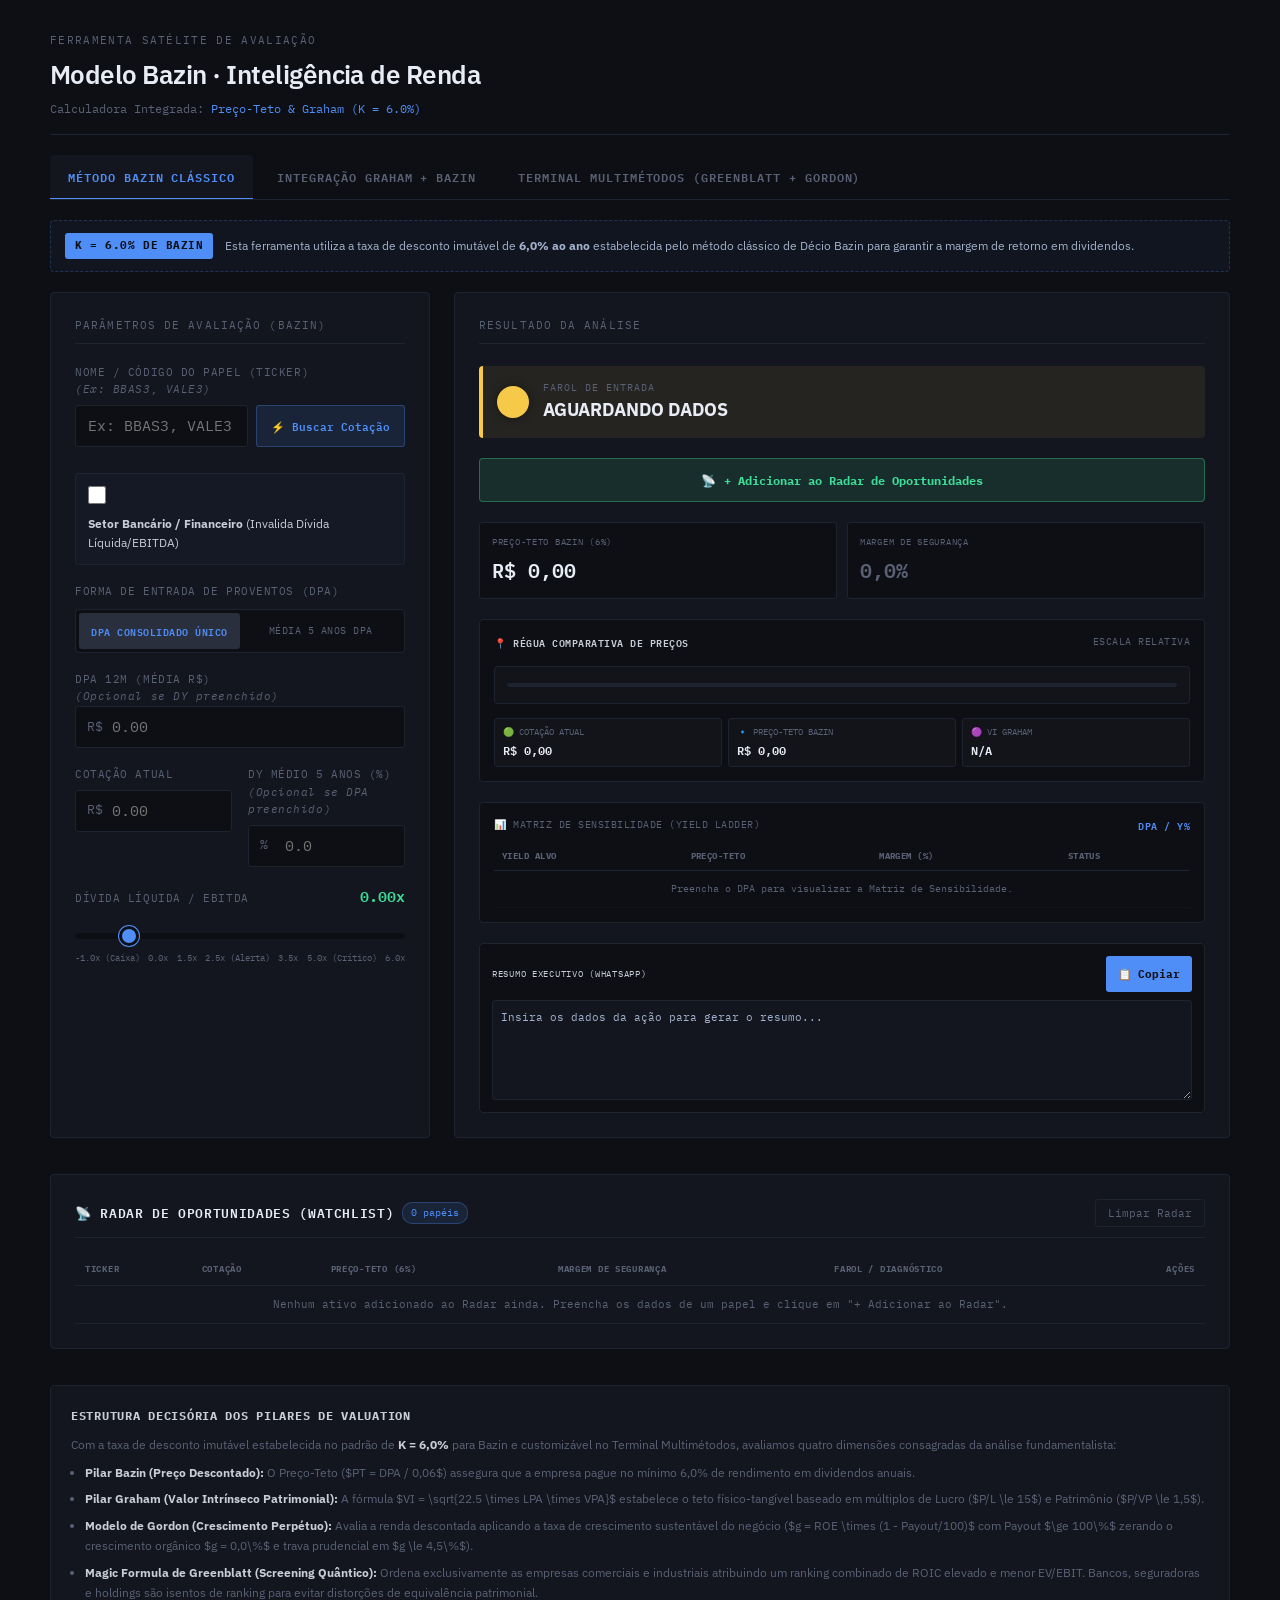
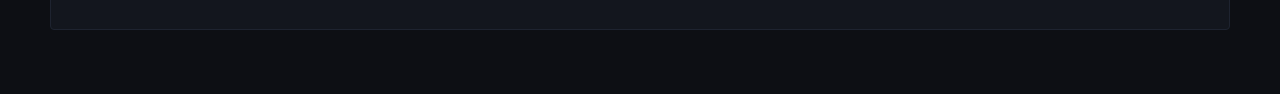
==== commit 6409fe0c: "Update CalculadoraBazin.html" ====
--- a/CalculadoraBazin.html
+++ b/CalculadoraBazin.html
@@ -3,7 +3,7 @@
 <head>
 <meta charset="UTF-8">
 <meta name="viewport" content="width=device-width, initial-scale=1.0, maximum-scale=1.0, user-scalable=no">
-<title>Calculadora Preço-Teto Bazin · Inteligência de Renda</title>
+<title>Calculadora Preço-Teto Bazin & Terminal Multimétodos</title>
 <link rel="icon" type="image/png" href="favicon.png">
 <style>
   @import url('https://fonts.googleapis.com/css2?family=IBM+Plex+Mono:wght@400;500;600;700&family=IBM+Plex+Sans:wght@300;400;500;600;700&display=swap');
@@ -22,6 +22,8 @@
     --yellow:      #f7c948;
     --red:         #f76f6f;
     --purple:      #a78bfa;
+    --amber:       #f59e0b;
+    --amber-rgb:   245, 158, 11;
     --mono:        'IBM Plex Mono', monospace;
     --sans:        'IBM Plex Sans', sans-serif;
   }
@@ -45,7 +47,7 @@
   }
 
   .container {
-    max-width: 1100px;
+    max-width: 1180px;
     margin: 0 auto;
     width: 100%;
   }
@@ -58,16 +60,15 @@
   span, 
   label, 
   .slider-val-badge, 
-  .analysis-section-title, 
   .header-meta span,
   .btn-copy,
   .btn-fetch-quote,
   .btn-add-radar,
-  .btn-clear-radar {
+  .btn-clear-radar,
+  .btn-terminal-save {
     transition: color 0.3s ease, border-color 0.3s ease, background-color 0.3s ease, box-shadow 0.3s ease;
   }
 
-  /* ── Header ── */
   .header {
     margin-bottom: 20px;
     border-bottom: 1px solid var(--border);
@@ -107,7 +108,6 @@
   }
   .header-meta span { color: var(--accent); }
 
-  /* ── Main Tab Navigation ── */
   .main-tabs {
     display: flex;
     border-bottom: 1px solid var(--border);
@@ -153,7 +153,6 @@
     background: var(--accent);
   }
 
-  /* ── Info Box: Header Fixed ── */
   .info-k-fixed {
     background: rgba(var(--accent-rgb), 0.05);
     border: 1px dashed rgba(var(--accent-rgb), 0.25);
@@ -186,21 +185,22 @@
     line-height: 1.5;
   }
 
-  /* ── Workspace Grid ── */
   .workspace-grid {
     display: grid;
     grid-template-columns: 1fr;
     gap: 20px;
   }
+  .workspace-grid > * {
+    min-width: 0;
+  }
 
   @media (min-width: 880px) {
     .workspace-grid {
-      grid-template-columns: 1.05fr 0.95fr;
+      grid-template-columns: minmax(320px, 380px) 1fr;
       gap: 24px;
     }
   }
 
-  /* ── Input Panel ── */
   .panel {
     background: var(--surface);
     border: 1px solid var(--border);
@@ -256,7 +256,6 @@
     font-style: italic;
   }
 
-  /* Ticker Input with Brapi Quote Fetch Button */
   .ticker-fetch-wrap {
     display: flex;
     gap: 8px;
@@ -341,7 +340,6 @@
     box-shadow: 0 0 0 1px rgba(var(--accent-rgb), 0.2);
   }
 
-  /* ── Segmented Tab Group (DPA Selector) ── */
   .dpa-toggle-group {
     display: flex;
     background: var(--bg);
@@ -373,7 +371,6 @@
     font-weight: 600;
   }
 
-  /* Grid dos 5 anos de DPA */
   .dpa-years-grid {
     display: grid;
     grid-template-columns: repeat(5, 1fr);
@@ -432,7 +429,6 @@
     font-weight: 600;
   }
 
-  /* ── Custom Checkbox (Setor Bancário) ── */
   .checkbox-group {
     flex-direction: row !important;
     align-items: center;
@@ -470,7 +466,6 @@
     flex-shrink: 0;
   }
 
-  /* Slider Styling */
   .slider-header {
     display: flex;
     justify-content: space-between;
@@ -524,7 +519,6 @@
     transition: all 0.3s ease;
   }
 
-  /* ── Output / Traffic Light Panel ── */
   .result-panel {
     background: var(--surface);
     border: 1px solid var(--border);
@@ -543,7 +537,6 @@
     }
   }
 
-  /* Farol Status Banner */
   .farol-banner {
     border-radius: 4px;
     padding: 14px;
@@ -618,7 +611,6 @@
     .farol-title { font-size: 18px; }
   }
 
-  /* Add to Radar Button */
   .btn-add-radar {
     background: rgba(61, 220, 151, 0.12);
     border: 1px solid rgba(61, 220, 151, 0.35);
@@ -644,7 +636,6 @@
     box-shadow: 0 0 12px rgba(61, 220, 151, 0.25);
   }
 
-  /* Calculated Metrics Grid */
   .calc-grid {
     display: grid;
     grid-template-columns: 1fr 1fr;
@@ -676,7 +667,6 @@
     .calc-value { font-size: 20px; }
   }
 
-  /* ── 1. RÉGUA VISUAL MULTI-MARCADORES ── */
   .ruler-section {
     background: var(--bg);
     border: 1px solid var(--border);
@@ -776,7 +766,6 @@
     color: #e8ecf5;
   }
 
-  /* ── 2. MATRIZ DE SENSIBILIDADE DE PREÇO-TETO (YIELD LADDER) ── */
   .ladder-section {
     background: var(--bg);
     border: 1px solid var(--border);
@@ -826,7 +815,7 @@
     vertical-align: middle;
   }
   .ladder-table tr.yield-row-bazin {
-    background: rgba(79, 142, 247, 0.08);
+    background: rgba(var(--accent-rgb), 0.08);
     border-left: 3px solid var(--accent);
   }
   .td-yield-label {
@@ -852,7 +841,6 @@
   .badge-red { background: rgba(247, 111, 111, 0.15); color: var(--red); }
   .badge-neutral { background: rgba(255, 255, 255, 0.05); color: var(--dim); }
 
-  /* Copy Summary Tool Box */
   .summary-copy-box {
     background: var(--bg);
     border: 1px solid var(--border);
@@ -909,7 +897,164 @@
     text-align: right;
   }
 
-  /* ── Radar de Oportunidades (Watchlist Section) ── */
+  .terminal-section {
+    display: flex;
+    flex-direction: column;
+    gap: 20px;
+  }
+
+  .terminal-top-bar {
+    background: var(--surface);
+    border: 1px solid var(--border);
+    border-radius: 4px;
+    padding: 14px 18px;
+    display: flex;
+    justify-content: space-between;
+    align-items: center;
+    flex-wrap: wrap;
+    gap: 12px;
+  }
+
+  .terminal-k-setting {
+    display: flex;
+    align-items: center;
+    gap: 10px;
+  }
+  .terminal-k-setting label {
+    margin-bottom: 0;
+    color: var(--text);
+    font-weight: 600;
+  }
+  .input-k-global {
+    width: 90px !important;
+    padding: 6px 8px !important;
+    font-size: 13px !important;
+    min-height: 36px !important;
+  }
+
+  .terminal-json-actions {
+    display: flex;
+    gap: 8px;
+    flex-wrap: wrap;
+  }
+
+  .btn-terminal-action {
+    background: var(--surface);
+    border: 1px solid var(--border);
+    color: var(--text);
+    font-family: var(--mono);
+    font-size: 11px;
+    font-weight: 600;
+    padding: 8px 12px;
+    border-radius: 3px;
+    cursor: pointer;
+    display: flex;
+    align-items: center;
+    gap: 6px;
+    min-height: 36px;
+    touch-action: manipulation;
+  }
+  .btn-terminal-action:hover {
+    border-color: var(--amber);
+    color: var(--amber);
+    background: rgba(245, 158, 11, 0.08);
+  }
+
+  .btn-terminal-save {
+    background: var(--amber);
+    color: #0d0f14;
+    border: none;
+    font-family: var(--mono);
+    font-size: 12px;
+    font-weight: 700;
+    padding: 12px 18px;
+    border-radius: 4px;
+    cursor: pointer;
+    display: flex;
+    align-items: center;
+    justify-content: center;
+    gap: 8px;
+    min-height: 44px;
+    touch-action: manipulation;
+    width: 100%;
+  }
+  .btn-terminal-save:hover {
+    filter: brightness(1.1);
+    box-shadow: 0 0 12px rgba(245, 158, 11, 0.3);
+  }
+
+  .terminal-table-card {
+    background: var(--surface);
+    border: 1px solid var(--border);
+    border-radius: 4px;
+    padding: 18px;
+    display: flex;
+    flex-direction: column;
+    gap: 14px;
+  }
+
+  .terminal-table-header {
+    display: flex;
+    justify-content: space-between;
+    align-items: center;
+    flex-wrap: wrap;
+    gap: 10px;
+    border-bottom: 1px solid var(--border);
+    padding-bottom: 10px;
+  }
+
+  .terminal-table-wrap {
+    overflow-x: auto;
+    -webkit-overflow-scrolling: touch;
+  }
+
+  .terminal-table {
+    width: 100%;
+    border-collapse: collapse;
+    font-family: var(--mono);
+    font-size: 11px;
+    white-space: nowrap;
+  }
+
+  .terminal-table thead th {
+    text-align: left;
+    padding: 8px 10px;
+    color: var(--dim);
+    font-size: 9px;
+    letter-spacing: 0.08em;
+    text-transform: uppercase;
+    border-bottom: 1px solid var(--border);
+    background: rgba(0,0,0,0.2);
+  }
+
+  .terminal-table tbody tr {
+    border-bottom: 1px solid var(--border);
+    transition: background 0.15s;
+  }
+
+  .terminal-table tbody tr:hover {
+    background: rgba(245, 158, 11, 0.04);
+  }
+
+  .terminal-table tbody td {
+    padding: 10px;
+    vertical-align: middle;
+  }
+
+  .rank-badge {
+    font-family: var(--mono);
+    font-weight: 700;
+    font-size: 11px;
+    padding: 2px 6px;
+    border-radius: 3px;
+    display: inline-block;
+  }
+  .rank-top1 { background: rgba(245, 158, 11, 0.2); color: #f59e0b; border: 1px solid rgba(245, 158, 11, 0.5); }
+  .rank-top2 { background: rgba(234, 179, 8, 0.15); color: #eab308; border: 1px solid rgba(234, 179, 8, 0.4); }
+  .rank-top3 { background: rgba(217, 119, 6, 0.15); color: #d97706; border: 1px solid rgba(217, 119, 6, 0.4); }
+  .rank-normal { background: rgba(255, 255, 255, 0.04); color: var(--dim); }
+  .rank-financial { background: rgba(167, 139, 250, 0.15); color: var(--purple); border: 1px solid rgba(167, 139, 250, 0.35); }
+
   .radar-section {
     margin-top: 28px;
     background: var(--surface);
@@ -1083,7 +1228,6 @@
     font-size: 11px;
   }
 
-  /* Custom Confirmation Modal Overlay */
   .modal-overlay {
     position: fixed;
     top: 0; left: 0; right: 0; bottom: 0;
@@ -1157,7 +1301,6 @@
   }
   .btn-modal-confirm:hover { filter: brightness(1.15); }
 
-  /* Info Footer */
   .info-footer {
     margin-top: 28px;
     padding: 16px;
@@ -1190,7 +1333,6 @@
 
 <div class="container">
 
-  <!-- ── Header ── -->
   <div class="header">
     <div class="header-titles">
       <div class="header-label">Ferramenta Satélite de Avaliação</div>
@@ -1201,13 +1343,12 @@
     </div>
   </div>
 
-  <!-- ── Main Tab Navigation ── -->
   <div class="main-tabs">
     <button type="button" class="main-tab-btn active" id="tab-bazin" onclick="switchMainTab('bazin')">Método Bazin Clássico</button>
     <button type="button" class="main-tab-btn" id="tab-graham" onclick="switchMainTab('graham')">Integração Graham + Bazin</button>
+    <button type="button" class="main-tab-btn" id="tab-terminal" onclick="switchMainTab('terminal')">Terminal Multimétodos (Greenblatt + Gordon)</button>
   </div>
 
-  <!-- ── Info Box: Fixed K Rate ── -->
   <div class="info-k-fixed">
     <div class="info-k-badge" id="info-k-badge">K = 6.0% de Bazin</div>
     <div class="info-k-text" id="info-k-text">
@@ -1215,17 +1356,14 @@
     </div>
   </div>
 
-  <!-- ── Workspace Grid ── -->
-  <div class="workspace-grid">
+  <div class="workspace-grid" id="workspace-grid-classic">
     
-    <!-- LEFT: Inputs panel -->
     <div class="panel">
       
       <!-- TAB 1: BAZIN CLASSIC INPUTS -->
       <div id="inputs-tab-bazin" style="display: flex; flex-direction: column; gap: 18px;">
         <div class="panel-title">Parâmetros de Avaliação (Bazin)</div>
 
-        <!-- Ticker com Botão da API Brapi -->
         <div class="form-group">
           <label for="input-ticker">Nome / Código do Papel (Ticker) <span class="optional-label">(Ex: BBAS3, VALE3)</span></label>
           <div class="ticker-fetch-wrap">
@@ -1238,7 +1376,6 @@
           <div class="fetch-quote-status" id="status-bazin"></div>
         </div>
 
-        <!-- Sector Selector (Setor Bancário Checkbox) -->
         <div class="form-group checkbox-group">
           <label class="checkbox-label" for="input-is-bank">
             <input type="checkbox" id="input-is-bank" onchange="toggleBankMode(this.checked)">
@@ -1246,7 +1383,6 @@
           </label>
         </div>
 
-        <!-- DPA Selection Tab Switch -->
         <div class="form-group">
           <label>Forma de Entrada de Proventos (DPA)</label>
           <div class="dpa-toggle-group">
@@ -1255,10 +1391,7 @@
           </div>
         </div>
 
-        <!-- Dynamic DPA Container -->
         <div class="form-group" id="dpa-input-container">
-          
-          <!-- Mode A: Single Input -->
           <div id="dpa-direct-wrapper">
             <label for="input-dpa">DPA 12m (Média R$) <span class="optional-label">(Opcional se DY preenchido)</span></label>
             <div class="input-with-symbol">
@@ -1267,7 +1400,6 @@
             </div>
           </div>
 
-          <!-- Mode B: 5 Years Fields -->
           <div id="dpa-years-wrapper" style="display: none;">
             <label>Valores Anuais de DPA (R$)</label>
             <div class="dpa-years-grid">
@@ -1296,12 +1428,9 @@
               Média Calculada: <span id="avg-computed-dpa">R$ 0,00</span>
             </div>
           </div>
-
         </div>
 
-        <!-- Grid for Cotação and DY Médio -->
         <div class="form-row-2col">
-          <!-- Current Price Input -->
           <div class="form-group">
             <label for="input-price">Cotação Atual</label>
             <div class="input-with-symbol">
@@ -1310,7 +1439,6 @@
             </div>
           </div>
 
-          <!-- DY Médio Histórico Input (5 anos) -->
           <div class="form-group">
             <label for="input-dy-medio">DY Médio 5 Anos (%) <span class="optional-label">(Opcional se DPA preenchido)</span></label>
             <div class="input-with-symbol">
@@ -1320,7 +1448,6 @@
           </div>
         </div>
 
-        <!-- Net Debt / EBITDA slider -->
         <div id="debt-slider-container" class="form-group">
           <div class="slider-header">
             <label id="lbl-debt-title" for="slider-debt">Dívida Líquida / EBITDA</label>
@@ -1345,7 +1472,6 @@
       <div id="inputs-tab-graham" style="display: none; flex-direction: column; gap: 18px;">
         <div class="panel-title">Parâmetros de Avaliação (Graham + Bazin)</div>
 
-        <!-- Campo Ticker no Graham -->
         <div class="form-group">
           <label for="input-graham-ticker">Nome / Código do Papel (Ticker) <span class="optional-label">(Ex: BBAS3, VALE3)</span></label>
           <div class="ticker-fetch-wrap">
@@ -1358,7 +1484,6 @@
           <div class="fetch-quote-status" id="status-graham"></div>
         </div>
 
-        <!-- VPA and LPA inputs -->
         <div class="form-row-2col">
           <div class="form-group">
             <label for="input-vpa">VPA <span class="optional-label">(Valor Patrimonial p/ Ação)</span></label>
@@ -1377,13 +1502,13 @@
           </div>
         </div>
 
-        <!-- Payout and Cotação Atual inputs -->
         <div class="form-row-2col">
           <div class="form-group">
             <label for="input-payout">Payout Estimado (%)</label>
             <div class="input-with-symbol">
               <span class="input-symbol">%</span>
-              <input type="number" id="input-payout" value="" placeholder="0.0" step="0.5" min="0" max="100" oninput="onGrahamProfitInput()">
+              <!-- Unrestricted Payout (> 100% allowed) -->
+              <input type="number" id="input-payout" value="" placeholder="0.0" step="0.5" min="0" oninput="onGrahamProfitInput()">
             </div>
           </div>
 
@@ -1396,7 +1521,6 @@
           </div>
         </div>
 
-        <!-- Implicit DPA Display Box -->
         <div class="calc-avg-badge">
           DPA Implícito (LPA × Payout): <span id="graham-implicit-dpa">R$ 0,00</span>
         </div>
@@ -1404,11 +1528,9 @@
 
     </div>
 
-    <!-- RIGHT: Results & Farol panel -->
     <div class="result-panel">
       <div class="panel-title">Resultado da Análise</div>
 
-      <!-- Farol Banner (Dynamic colors) -->
       <div class="farol-banner" id="farol-banner">
         <div class="farol-indicator" id="farol-indicator"></div>
         <div class="farol-content">
@@ -1417,12 +1539,10 @@
         </div>
       </div>
 
-      <!-- Button to Add to Radar (Watchlist) -->
       <button type="button" class="btn-add-radar" onclick="addToRadar()">
         <span>📡</span> <span>+ Adicionar ao Radar de Oportunidades</span>
       </button>
 
-      <!-- METRICS GRID TAB 1: BAZIN -->
       <div id="grid-metrics-bazin" class="calc-grid">
         <div class="calc-card">
           <span class="calc-label">Preço-Teto Bazin (6%)</span>
@@ -1434,7 +1554,6 @@
         </div>
       </div>
 
-      <!-- METRICS GRID TAB 2: GRAHAM -->
       <div id="grid-metrics-graham" class="calc-grid" style="display: none; grid-template-columns: 1fr 1fr; gap: 10px;">
         <div class="calc-card">
           <span class="calc-label">V. Intrínseco (Graham)</span>
@@ -1462,7 +1581,6 @@
         </div>
       </div>
 
-      <!-- ── 1. RÉGUA VISUAL MULTI-MARCADORES (BARRA COMPARATIVA UNIFICADA) ── -->
       <div class="ruler-section">
         <div class="ruler-header">
           <span class="title">📍 Régua Comparativa de Preços</span>
@@ -1472,23 +1590,19 @@
         <div class="ruler-track-wrap">
           <div class="ruler-track-line"></div>
           
-          <!-- Marker 1: Cotação Atual -->
           <div class="ruler-pin ruler-pin-price" id="ruler-pin-price" style="left: 50%; display: none;" title="Cotação Atual">
             <div class="ruler-pin-dot"></div>
           </div>
           
-          <!-- Marker 2: Preço-Teto Bazin -->
           <div class="ruler-pin ruler-pin-teto" id="ruler-pin-teto" style="left: 50%; display: none;" title="Preço-Teto Bazin (6%)">
             <div class="ruler-pin-dot"></div>
           </div>
           
-          <!-- Marker 3: Valor Intrínseco de Graham -->
           <div class="ruler-pin ruler-pin-graham" id="ruler-pin-graham" style="left: 50%; display: none;" title="Valor Intrínseco Graham">
             <div class="ruler-pin-dot"></div>
           </div>
         </div>
 
-        <!-- Ruler Legend Cards -->
         <div class="ruler-legend-grid">
           <div class="ruler-legend-item">
             <span class="ruler-legend-label">🟢 Cotação Atual</span>
@@ -1505,7 +1619,6 @@
         </div>
       </div>
 
-      <!-- ── 2. MATRIZ DE SENSIBILIDADE DE PREÇO-TETO (YIELD LADDER 6% A 10%) ── -->
       <div class="ladder-section">
         <div class="ladder-title">
           <span>📊 Matriz de Sensibilidade (Yield Ladder)</span>
@@ -1523,13 +1636,11 @@
               </tr>
             </thead>
             <tbody id="yield-ladder-tbody">
-              <!-- Renderizado via JavaScript -->
             </tbody>
           </table>
         </div>
       </div>
 
-      <!-- Copy Summary Tool -->
       <div class="summary-copy-box">
         <div class="summary-copy-header">
           <span class="calc-label" style="margin-bottom:0; color:var(--text);">Resumo Executivo (WhatsApp)</span>
@@ -1545,8 +1656,170 @@
 
   </div>
 
-  <!-- ── Radar de Oportunidades & Watchlist Section ── -->
-  <div class="radar-section">
+  <div class="terminal-section" id="workspace-grid-terminal" style="display: none;">
+    
+    <div class="terminal-top-bar">
+      <div class="terminal-k-setting">
+        <label for="terminal-k-global">Taxa $K$ Global (% a.a.):</label>
+        <div class="input-with-symbol" style="width: auto;">
+          <span class="input-symbol">%</span>
+          <input type="number" id="terminal-k-global" class="input-k-global" value="10.0" step="0.5" min="1.0" max="30.0" oninput="renderTerminalTable()">
+        </div>
+      </div>
+
+      <div class="terminal-json-actions">
+        <button type="button" class="btn-terminal-action" onclick="copyTerminalTextSummary()">📋 Copiar Ranking Texto</button>
+        <button type="button" class="btn-terminal-action" onclick="exportTerminalJSON()">⬇️ Exportar Backup JSON</button>
+        <button type="button" class="btn-terminal-action" onclick="document.getElementById('import-json-file').click()">📁 Importar Backup JSON</button>
+        <input type="file" id="import-json-file" accept=".json" style="display: none;" onchange="handleImportJSON(event)">
+      </div>
+    </div>
+
+    <div class="workspace-grid">
+      
+      <!-- LEFT: Terminal Input Form -->
+      <div class="panel">
+        <div class="panel-title" id="terminal-form-title">⚡ Cadastrar Novo Ativo no Terminal</div>
+        
+        <form id="form-terminal" onsubmit="event.preventDefault(); saveTerminalItem();">
+          <div class="form-row-2col">
+            <div class="form-group">
+              <label for="term-ticker">Ticker da Ação</label>
+              <input type="text" id="term-ticker" placeholder="Ex: BBAS3" required uppercase oninput="this.value = this.value.toUpperCase()">
+            </div>
+            <div class="form-group">
+              <label for="term-price">Cotação Atual</label>
+              <div class="input-with-symbol">
+                <span class="input-symbol">R$</span>
+                <input type="number" id="term-price" placeholder="0.00" step="0.01" min="0.01" required>
+              </div>
+            </div>
+          </div>
+
+          <!-- Sector Checkbox: Financials & Holdings Exclusion from Magic Formula -->
+          <div class="form-group checkbox-group" style="margin-top: 10px;">
+            <label class="checkbox-label" for="term-is-financial">
+              <input type="checkbox" id="term-is-financial">
+              <span><strong>Banco / Seguradora / Holding</strong> (Excluir da Magic Formula)</span>
+            </label>
+          </div>
+
+          <div class="form-row-2col" style="margin-top: 10px;">
+            <div class="form-group">
+              <label for="term-dpa">DPA (R$ / 12m) <span class="optional-label">(Auto: LPA × Payout)</span></label>
+              <div class="input-with-symbol">
+                <span class="input-symbol">R$</span>
+                <input type="number" id="term-dpa" placeholder="0.00" step="0.01" min="0">
+              </div>
+            </div>
+            <div class="form-group">
+              <label for="term-lpa">LPA (R$)</label>
+              <div class="input-with-symbol">
+                <span class="input-symbol">R$</span>
+                <input type="number" id="term-lpa" placeholder="0.00" step="0.01" oninput="autoCalcTerminalDPA()">
+              </div>
+            </div>
+          </div>
+
+          <div class="form-row-2col" style="margin-top: 10px;">
+            <div class="form-group">
+              <label for="term-vpa">VPA (R$)</label>
+              <div class="input-with-symbol">
+                <span class="input-symbol">R$</span>
+                <input type="number" id="term-vpa" placeholder="0.00" step="0.01">
+              </div>
+            </div>
+            <div class="form-group">
+              <label for="term-payout">Payout (%)</label>
+              <div class="input-with-symbol">
+                <span class="input-symbol">%</span>
+                <!-- Unrestricted Payout (> 100% allowed) -->
+                <input type="number" id="term-payout" placeholder="50.0" step="0.1" min="0" oninput="autoCalcTerminalDPA()">
+              </div>
+            </div>
+          </div>
+
+          <div class="form-row-2col" style="margin-top: 10px;">
+            <div class="form-group">
+              <label for="term-ev-ebit">EV / EBIT (x)</label>
+              <div class="input-with-symbol">
+                <span class="input-symbol">x</span>
+                <input type="number" id="term-ev-ebit" placeholder="5.50" step="0.01">
+              </div>
+            </div>
+            <div class="form-group">
+              <label for="term-roic">ROIC (%)</label>
+              <div class="input-with-symbol">
+                <span class="input-symbol">%</span>
+                <input type="number" id="term-roic" placeholder="18.5" step="0.1">
+              </div>
+            </div>
+          </div>
+
+          <div class="form-group" style="margin-top: 10px;">
+            <label for="term-roe">ROE (%)</label>
+            <div class="input-with-symbol">
+              <span class="input-symbol">%</span>
+              <input type="number" id="term-roe" placeholder="15.0" step="0.1">
+            </div>
+          </div>
+
+          <div style="margin-top: 16px; display: flex; flex-direction: column; gap: 8px;">
+            <button type="submit" class="btn-terminal-save" id="btn-save-terminal">
+              <span>+ Adicionar Ativo ao Terminal</span>
+            </button>
+            <button type="button" class="btn-modal-cancel" id="btn-cancel-edit-terminal" style="display: none;" onclick="resetTerminalForm()">
+              Cancelar Edição
+            </button>
+          </div>
+        </form>
+      </div>
+
+      <!-- RIGHT: Screening Table Results -->
+      <div class="terminal-table-card">
+        <div class="terminal-table-header">
+          <div style="display: flex; align-items: center; gap: 8px;">
+            <span class="radar-title">🏆 Ranking Magic Formula & Valuation</span>
+            <span class="radar-count-badge" id="terminal-count-badge">0 ativos</span>
+          </div>
+          <span style="font-family: var(--mono); font-size: 10px; color: var(--dim);">Order: Magic Formula Rank (Empresas Operacionais)</span>
+        </div>
+
+        <div class="terminal-table-wrap">
+          <table class="terminal-table">
+            <thead>
+              <tr>
+                <th>Rank MF</th>
+                <th>Ticker & Price</th>
+                <th>Bazin (PT 6%)</th>
+                <th>Graham (V.I.)</th>
+                <th>Gordon (Preço Justo)</th>
+                <th>Múltiplos (EV/EBIT | ROIC)</th>
+                <th style="text-align: right;">Ações</th>
+              </tr>
+            </thead>
+            <tbody id="terminal-tbody">
+            </tbody>
+          </table>
+        </div>
+
+        <div class="summary-copy-box" style="margin-top: 10px;">
+          <div class="summary-copy-header">
+            <span class="calc-label" style="margin-bottom:0; color:var(--text);">Resumo Executivo do Ranking (WhatsApp)</span>
+            <button type="button" class="btn-copy" id="btn-copy-terminal" onclick="copyTerminalTextSummary()">
+              <span id="copy-terminal-btn-icon">📋</span> <span id="copy-terminal-btn-text">Copiar Ranking</span>
+            </button>
+          </div>
+          <textarea id="terminal-summary-textarea" readonly rows="6" class="summary-textarea">Resumo do ranking...</textarea>
+          <div id="copy-terminal-toast" class="copy-toast" style="display:none;">✓ Ranking copiado para a área de transferência!</div>
+        </div>
+
+      </div>
+
+    </div>
+  </div>
+
+  <div class="radar-section" id="radar-section-classic">
     <div class="radar-header">
       <div class="radar-header-titles">
         <span class="radar-title">📡 Radar de Oportunidades (Watchlist)</span>
@@ -1568,30 +1841,24 @@
           </tr>
         </thead>
         <tbody id="radar-tbody">
-          <!-- Populated by JS -->
         </tbody>
       </table>
     </div>
   </div>
 
-  <!-- ── Info Footer ── -->
   <div class="info-footer">
-    <h3>Estrutura Decisória dos Pilares de Bazin & Graham</h3>
-    <p>Com a taxa de desconto imutável estabelecida no padrão de <strong>K = 6,0%</strong>, os critérios decisórios deste painel avaliam três dimensões simultâneas:</p>
+    <h3>Estrutura Decisória dos Pilares de Valuation</h3>
+    <p>Com a taxa de desconto imutável estabelecida no padrão de <strong>K = 6,0%</strong> para Bazin e customizável no Terminal Multimétodos, avaliamos quatro dimensões consagradas da análise fundamentalista:</p>
     <ul>
-      <li><strong>Pilar 1: Preço Descontado (Margem de Segurança):</strong> A cotação atual precisa estar abaixo do preço-teto calculado ($Preço\ Teto = DPA / 0,06$) para garantir que o yield projetado seja no mínimo 6%.</li>
-      <li><strong>Pilar 2: Consistência Histórica (DY Médio de 5 Anos):</strong> O Dividend Yield histórico do ativo (média consolidada dos últimos 5 anos) deve ser idealmente superior a <strong>6,0%</strong>. Se informado, valores abaixo disso acendem o farol amarelo pela perda de constância histórica de retorno.</li>
-      <li><strong>Pilar 3: Alavancagem Controlada (Dívida Líquida / EBITDA ou Basileia):</strong> 
-        <br>• <strong>Para empresas comuns:</strong> Dívida Líquida abaixo de <strong>2,5x</strong> o EBITDA é sinal verde; acima de <strong>3,5x</strong> reprova o ativo de imediato.
-        <br>• <strong>Para Bancos/Financeiras:</strong> A métrica de Dívida Líquida/EBITDA é desativada por incompatibilidade de balanço. O modelo orienta a verificação de solvência bancária qualitativa de forma manual (Índice de Basileia &gt; 11% e ROE &gt; 15%).
-      </li>
-      <li><strong>Pilar Graham (Opcional Integrado):</strong> O cálculo de Graham de Valor Intrínseco ($VI = \sqrt{22.5 \times LPA \times VPA}$) confere uma margem estática baseada em múltiplos tangíveis. Idealmente, a Margem de Segurança do ativo deve superar <strong>30%</strong> para acender o gatilho verde de assimetria favorável para investidores de valor.</li>
+      <li><strong>Pilar Bazin (Preço Descontado):</strong> O Preço-Teto ($PT = DPA / 0,06$) assegura que a empresa pague no mínimo 6,0% de rendimento em dividendos anuais.</li>
+      <li><strong>Pilar Graham (Valor Intrínseco Patrimonial):</strong> A fórmula $VI = \sqrt{22.5 \times LPA \times VPA}$ estabelece o teto físico-tangível baseado em múltiplos de Lucro ($P/L \le 15$) e Patrimônio ($P/VP \le 1,5$).</li>
+      <li><strong>Modelo de Gordon (Crescimento Perpétuo):</strong> Avalia a renda descontada aplicando a taxa de crescimento sustentável do negócio ($g = ROE \times (1 - Payout/100)$ com Payout $\ge 100\%$ zerando o crescimento orgânico $g = 0,0\%$ e trava prudencial em $g \le 4,5\%$).</li>
+      <li><strong>Magic Formula de Greenblatt (Screening Quântico):</strong> Ordena exclusivamente as empresas comerciais e industriais atribuindo um ranking combinado de ROIC elevado e menor EV/EBIT. Bancos, seguradoras e holdings são isentos de ranking para evitar distorções de equivalência patrimonial.</li>
     </ul>
   </div>
 
 </div>
 
-<!-- ── Custom Confirmation Modal ── -->
 <div class="modal-overlay" id="modal-clear-radar">
   <div class="modal-box">
     <div class="modal-title">Limpar Radar de Oportunidades</div>
@@ -1606,21 +1873,19 @@
 </div>
 
 <script>
-  // ── ESTADO GLOBAL REUTILIZÁVEL ENTRE ABAS ──
   let state = {
-    activeTab: 'bazin', // 'bazin' ou 'graham'
+    activeTab: 'bazin',
     ticker: '',
-    dpaMode: 'direct',  // 'direct' ou 'years'
+    dpaMode: 'direct',
     dpa: 0,
     price: 0,
     dyMedio: 0,
-    k: 6.0,             // FIXO EM 6%
+    k: 6.0,
     debtEbitda: 0,
     isBank: false,
     vpa: 0,
     lpa: 0,
     payout: 0,
-    // Current analysis outcome
     tetoBazin: 0,
     margemBazin: 0,
     viGraham: 0,
@@ -1628,18 +1893,14 @@
     farolTitle: 'AGUARDANDO DADOS'
   };
 
-  // BRAPI API TOKEN CONFIGURATION
   const BRAPI_TOKEN = (typeof process !== 'undefined' && process?.env?.BRAPI_TOKEN) || window.BRAPI_TOKEN || 'xkbBiwNYnwJ4pvmPBpTGYB';
 
-  // ── LOCAL STORAGE RADAR DATA WRAPPER ──
   let inMemoryRadar = [];
 
   function getRadarData() {
     try {
       const data = localStorage.getItem('radar_bazin_data');
-      if (data) {
-        return JSON.parse(data);
-      }
+      if (data) return JSON.parse(data);
     } catch (e) {
       console.warn('localStorage inacessível, utilizando armazenamento em memória.', e);
     }
@@ -1655,7 +1916,34 @@
     }
   }
 
-  // ── UTILITÁRIOS DE FORMATAÇÃO ──
+  /* Default initial dataset for Terminal Multimetodos */
+  let inMemoryTerminal = [
+    { ticker: 'BBAS3', price: 27.50, dpa: 2.32, lpa: 5.80, vpa: 31.20, evEbit: 0, roic: 0, roe: 18.2, payout: 40.0, isFinancial: true },
+    { ticker: 'PETR4', price: 38.20, dpa: 4.55, lpa: 9.10, vpa: 29.50, evEbit: 3.1, roic: 22.4, roe: 28.5, payout: 50.0, isFinancial: false },
+    { ticker: 'VALE3', price: 61.00, dpa: 5.60, lpa: 11.20, vpa: 42.00, evEbit: 4.8, roic: 18.0, roe: 21.0, payout: 50.0, isFinancial: false },
+    { ticker: 'CMIG4', price: 11.20, dpa: 1.05, lpa: 2.10, vpa: 9.80, evEbit: 5.1, roic: 17.2, roe: 19.5, payout: 50.0, isFinancial: false },
+    { ticker: 'WEGE3', price: 44.50, dpa: 0.675, lpa: 1.35, vpa: 5.20, evEbit: 21.5, roic: 26.8, roe: 29.0, payout: 50.0, isFinancial: false }
+  ];
+
+  function getTerminalData() {
+    try {
+      const data = localStorage.getItem('valuation_multimetodos_data');
+      if (data) return JSON.parse(data);
+    } catch (e) {
+      console.warn('localStorage inacessível para o Terminal.', e);
+    }
+    return inMemoryTerminal;
+  }
+
+  function saveTerminalData(arr) {
+    inMemoryTerminal = arr;
+    try {
+      localStorage.setItem('valuation_multimetodos_data', JSON.stringify(arr));
+    } catch (e) {
+      console.warn('Falha ao salvar Terminal no localStorage:', e);
+    }
+  }
+
   function fmtReal(val) {
     if (isNaN(val) || !isFinite(val) || val <= 0) return 'R$ 0,00';
     return val.toLocaleString('pt-BR', { style: 'currency', currency: 'BRL' });
@@ -1667,7 +1955,6 @@
     return prefix + val.toLocaleString('pt-BR', { minimumFractionDigits: 1, maximumFractionDigits: 1 }) + '%';
   }
 
-  // ── BRAPI API: RESGATE EXCLUSIVO DA COTAÇÃO MAIS ATUALIZADA ──
   async function fetchBrapiQuote(symbol) {
     if (!symbol || !symbol.trim()) {
       showQuoteStatus('error', 'Digite um código de ativo válido (ex: VALE3).');
@@ -1679,17 +1966,12 @@
 
     try {
       const apiUrl = `https://brapi.dev/api/v2/stocks/quote?symbols=${encodeURIComponent(cleanSymbol)}&token=${encodeURIComponent(BRAPI_TOKEN)}`;
-      
       let response = await fetch(apiUrl, { method: 'GET', headers: { 'Accept': 'application/json' } });
 
       if (!response.ok) {
-        if (response.status === 404) {
-          throw new Error(`Ativo "${cleanSymbol}" não localizado na B3.`);
-        } else if (response.status === 401 || response.status === 403) {
-          throw new Error('Chave da API Brapi expirada ou inválida.');
-        } else {
-          throw new Error(`Erro de resposta na API (Código ${response.status}).`);
-        }
+        if (response.status === 404) throw new Error(`Ativo "${cleanSymbol}" não localizado na B3.`);
+        else if (response.status === 401 || response.status === 403) throw new Error('Chave da API Brapi expirada ou inválida.');
+        else throw new Error(`Erro de resposta na API (Código ${response.status}).`);
       }
 
       const json = await response.json();
@@ -1701,11 +1983,8 @@
       const data = item.data || item;
       const price = parseFloat(data.regularMarketPrice ?? data.close ?? data.price ?? 0);
 
-      if (isNaN(price) || price <= 0) {
-        throw new Error('Preço de mercado indisponível no momento.');
-      }
-
-      // Preenche unicamente o campo de Cotação Atual
+      if (isNaN(price) || price <= 0) throw new Error('Preço de mercado indisponível no momento.');
+
       onPriceInput(price.toFixed(2));
       showQuoteStatus('success', `✓ ${cleanSymbol}: Cotação R$ ${price.toFixed(2)} atualizada!`);
 
@@ -1744,7 +2023,6 @@
     }
   }
 
-  // Synchronize stock inputs across both tabs
   function onTickerInput(val) {
     state.ticker = val;
     document.getElementById('input-ticker').value = val;
@@ -1779,35 +2057,54 @@
     calculate();
   }
 
-  // ── SWITCH MAIN TABS & THEME COLORS ──
   function switchMainTab(tab) {
     state.activeTab = tab;
     document.getElementById('tab-bazin').classList.toggle('active', tab === 'bazin');
     document.getElementById('tab-graham').classList.toggle('active', tab === 'graham');
+    document.getElementById('tab-terminal').classList.toggle('active', tab === 'terminal');
     
-    document.getElementById('inputs-tab-bazin').style.display = tab === 'bazin' ? 'flex' : 'none';
-    document.getElementById('inputs-tab-graham').style.display = tab === 'graham' ? 'flex' : 'none';
-    
-    document.getElementById('grid-metrics-bazin').style.display = tab === 'bazin' ? 'grid' : 'none';
-    document.getElementById('grid-metrics-graham').style.display = tab === 'graham' ? 'grid' : 'none';
+    const classicGrid = document.getElementById('workspace-grid-classic');
+    const terminalGrid = document.getElementById('workspace-grid-terminal');
+    const classicRadar = document.getElementById('radar-section-classic');
+
+    if (tab === 'terminal') {
+      classicGrid.style.display = 'none';
+      classicRadar.style.display = 'none';
+      terminalGrid.style.display = 'flex';
+    } else {
+      classicGrid.style.display = 'grid';
+      classicRadar.style.display = 'flex';
+      terminalGrid.style.display = 'none';
+
+      document.getElementById('inputs-tab-bazin').style.display = tab === 'bazin' ? 'flex' : 'none';
+      document.getElementById('inputs-tab-graham').style.display = tab === 'graham' ? 'flex' : 'none';
+      document.getElementById('grid-metrics-bazin').style.display = tab === 'bazin' ? 'grid' : 'none';
+      document.getElementById('grid-metrics-graham').style.display = tab === 'graham' ? 'grid' : 'none';
+    }
     
     const root = document.documentElement;
     const badgeEl = document.getElementById('info-k-badge');
     const infoTextEl = document.getElementById('info-k-text');
 
     if (tab === 'bazin') {
-      root.style.setProperty('--accent', '#4f8ef7'); // Azul Bazin
+      root.style.setProperty('--accent', '#4f8ef7');
       root.style.setProperty('--accent-rgb', '79, 142, 247');
       if (badgeEl) badgeEl.textContent = 'K = 6.0% de Bazin';
       if (infoTextEl) infoTextEl.innerHTML = 'Esta ferramenta utiliza a taxa de desconto imutável de <strong>6,0% ao ano</strong> estabelecida pelo método clássico de Décio Bazin para garantir a margem de retorno em dividendos.';
-    } else {
-      root.style.setProperty('--accent', '#a78bfa'); // Roxo Graham
+      calculate();
+    } else if (tab === 'graham') {
+      root.style.setProperty('--accent', '#a78bfa');
       root.style.setProperty('--accent-rgb', '167, 139, 250');
       if (badgeEl) badgeEl.textContent = 'Fórmula de Graham + Bazin';
       if (infoTextEl) infoTextEl.innerHTML = 'Esta aba integra o modelo estático de valor intrínseco de ativos de <strong>Benjamin Graham</strong> com a perpetuidade de caixa de dividendos de <strong>Décio Bazin</strong>.';
-    }
-    
-    calculate();
+      calculate();
+    } else if (tab === 'terminal') {
+      root.style.setProperty('--accent', '#f59e0b');
+      root.style.setProperty('--accent-rgb', '245, 158, 11');
+      if (badgeEl) badgeEl.textContent = 'Greenblatt + Gordon + Bazin + Graham';
+      if (infoTextEl) infoTextEl.innerHTML = 'Terminal multi-modelo integrado: rastreie o ranking da <strong>Magic Formula (EV/EBIT + ROIC)</strong> combinada à margem de segurança de Bazin, Graham e ao crescimento perpétuo do <strong>Modelo de Gordon</strong>.';
+      renderTerminalTable();
+    }
   }
 
   function setDpaMode(mode) {
@@ -1853,18 +2150,13 @@
     document.getElementById('lbl-debt').textContent = state.debtEbitda.toFixed(2) + 'x';
     
     const badge = document.getElementById('lbl-debt');
-    if (state.debtEbitda <= 2.5) {
-      badge.style.color = 'var(--green)';
-    } else if (state.debtEbitda <= 3.5) {
-      badge.style.color = 'var(--yellow)';
-    } else {
-      badge.style.color = 'var(--red)';
-    }
+    if (state.debtEbitda <= 2.5) badge.style.color = 'var(--green)';
+    else if (state.debtEbitda <= 3.5) badge.style.color = 'var(--yellow)';
+    else badge.style.color = 'var(--red)';
 
     calculate();
   }
 
-  // ── ATUALIZAR RÉGUA VISUAL MULTI-MARCADORES ──
   function updateMultiMarkerRuler(price, tetoBazin, viGraham = 0) {
     const pinPrice = document.getElementById('ruler-pin-price');
     const pinTeto = document.getElementById('ruler-pin-teto');
@@ -1892,28 +2184,21 @@
       pinPrice.style.display = 'flex';
       const pctP = Math.min(95, Math.max(5, (price / maxVal) * 100));
       pinPrice.style.left = pctP.toFixed(1) + '%';
-    } else if (pinPrice) {
-      pinPrice.style.display = 'none';
-    }
+    } else if (pinPrice) pinPrice.style.display = 'none';
 
     if (tetoBazin > 0 && pinTeto) {
       pinTeto.style.display = 'flex';
       const pctT = Math.min(95, Math.max(5, (tetoBazin / maxVal) * 100));
       pinTeto.style.left = pctT.toFixed(1) + '%';
-    } else if (pinTeto) {
-      pinTeto.style.display = 'none';
-    }
+    } else if (pinTeto) pinTeto.style.display = 'none';
 
     if (viGraham > 0 && pinGraham) {
       pinGraham.style.display = 'flex';
       const pctG = Math.min(95, Math.max(5, (viGraham / maxVal) * 100));
       pinGraham.style.left = pctG.toFixed(1) + '%';
-    } else if (pinGraham) {
-      pinGraham.style.display = 'none';
-    }
-  }
-
-  // ── ATUALIZAR MATRIZ DE SENSIBILIDADE (YIELD LADDER) ──
+    } else if (pinGraham) pinGraham.style.display = 'none';
+  }
+
   function updateYieldLadder(price, dpa) {
     const tbody = document.getElementById('yield-ladder-tbody');
     if (!tbody) return;
@@ -1943,15 +2228,10 @@
       const margemColor = margem >= 0 ? 'var(--green)' : 'var(--red)';
 
       let badge = '';
-      if (price <= 0) {
-        badge = `<span class="ladder-badge badge-neutral">-</span>`;
-      } else if (price <= teto) {
-        badge = `<span class="ladder-badge badge-green">🟢 Desconto</span>`;
-      } else if (price <= teto * 1.05) {
-        badge = `<span class="ladder-badge badge-yellow">🟡 Limite</span>`;
-      } else {
-        badge = `<span class="ladder-badge badge-red">🔴 Ágio</span>`;
-      }
+      if (price <= 0) badge = `<span class="ladder-badge badge-neutral">-</span>`;
+      else if (price <= teto) badge = `<span class="ladder-badge badge-green">🟢 Desconto</span>`;
+      else if (price <= teto * 1.05) badge = `<span class="ladder-badge badge-yellow">🟡 Limite</span>`;
+      else badge = `<span class="ladder-badge badge-red">🔴 Ágio</span>`;
 
       const rowClass = y.isBazin ? 'yield-row-bazin' : '';
 
@@ -1967,14 +2247,10 @@
   }
 
   function calculate() {
-    if (state.activeTab === 'bazin') {
-      calculateBazinClassic();
-    } else {
-      calculateGrahamBazin();
-    }
-  }
-
-  // ── CÁLCULO 1: BAZIN CLÁSSICO ──
+    if (state.activeTab === 'bazin') calculateBazinClassic();
+    else if (state.activeTab === 'graham') calculateGrahamBazin();
+  }
+
   function calculateBazinClassic() {
     const rawPrice = document.getElementById('input-price').value;
     const hasPrice = rawPrice !== '' && !isNaN(parseFloat(rawPrice)) && parseFloat(rawPrice) > 0;
@@ -2015,11 +2291,9 @@
     }
 
     let dyMedio = 0;
-    if (hasDpa && hasDyMedio) {
-      dyMedio = dyMedioInput;
-    } else if (hasDpa && !hasDyMedio) {
-      dyMedio = price > 0 ? (dpa / price) * 100 : 0;
-    } else if (!hasDpa && hasDyMedio) {
+    if (hasDpa && hasDyMedio) dyMedio = dyMedioInput;
+    else if (hasDpa && !hasDyMedio) dyMedio = price > 0 ? (dpa / price) * 100 : 0;
+    else if (!hasDpa && hasDyMedio) {
       dyMedio = dyMedioInput;
       dpa = price * (dyMedio / 100);
     }
@@ -2038,19 +2312,13 @@
     document.getElementById('res-margem').textContent = fmtPct(margemSeguranca);
 
     const resMargemElement = document.getElementById('res-margem');
-    if (margemSeguranca >= 0) {
-      resMargemElement.style.color = 'var(--green)';
-    } else if (margemSeguranca >= -10) {
-      resMargemElement.style.color = 'var(--yellow)';
-    } else {
-      resMargemElement.style.color = 'var(--red)';
-    }
-
-    // Atualiza a Régua Visual e a Matriz de Sensibilidade
+    if (margemSeguranca >= 0) resMargemElement.style.color = 'var(--green)';
+    else if (margemSeguranca >= -10) resMargemElement.style.color = 'var(--yellow)';
+    else resMargemElement.style.color = 'var(--red)';
+
     updateMultiMarkerRuler(price, precoTeto, 0);
     updateYieldLadder(price, dpa);
 
-    // Farol de Decisão
     const levOk = state.isBank || state.debtEbitda <= 2.5;
     const levCritica = !state.isBank && state.debtEbitda > 3.5;
     const precoSobTeto = price <= precoTeto;
@@ -2080,7 +2348,6 @@
     generateSummaryText(price, dpa, precoTeto, margemSeguranca, status, statusTitle);
   }
 
-  // ── CÁLCULO 2: INTEGRAÇÃO GRAHAM + BAZIN ──
   function calculateGrahamBazin() {
     const vpa = parseFloat(document.getElementById('input-vpa').value) || 0;
     const lpa = parseFloat(document.getElementById('input-lpa').value) || 0;
@@ -2093,13 +2360,11 @@
       return;
     }
 
-    // Graham Sqrt(22.5 * LPA * VPA)
     const product = 22.5 * lpa * vpa;
     const vi = product > 0 ? Math.sqrt(product) : 0;
     const margemGraham = vi > 0 ? (((vi - price) / vi) * 100) : -100;
     const convGraham = price > 0 ? (((vi - price) / price) * 100) : 0;
 
-    // Implicit Bazin Flow
     const dpaImplicit = lpa * (payout / 100);
     const precoTetoBazin = dpaImplicit / 0.06;
     const margemBazin = precoTetoBazin > 0 ? (((precoTetoBazin - price) / precoTetoBazin) * 100) : -100;
@@ -2110,7 +2375,6 @@
     state.margemBazin = margemBazin;
     state.viGraham = vi;
 
-    // UI Updates
     document.getElementById('graham-implicit-dpa').textContent = fmtReal(dpaImplicit);
     document.getElementById('res-graham-vi').textContent = fmtReal(vi);
     document.getElementById('res-graham-dpa').textContent = fmtReal(dpaImplicit);
@@ -2120,19 +2384,13 @@
     document.getElementById('res-graham-conv').textContent = fmtPct(convGraham);
 
     const resGrahamMargemEl = document.getElementById('res-graham-margem');
-    if (margemGraham >= 30.0) {
-      resGrahamMargemEl.style.color = 'var(--green)';
-    } else if (margemGraham >= 0.0) {
-      resGrahamMargemEl.style.color = 'var(--yellow)';
-    } else {
-      resGrahamMargemEl.style.color = 'var(--red)';
-    }
-
-    // Atualiza a Régua Visual e a Matriz de Sensibilidade
+    if (margemGraham >= 30.0) resGrahamMargemEl.style.color = 'var(--green)';
+    else if (margemGraham >= 0.0) resGrahamMargemEl.style.color = 'var(--yellow)';
+    else resGrahamMargemEl.style.color = 'var(--red)';
+
     updateMultiMarkerRuler(price, precoTetoBazin, vi);
     updateYieldLadder(price, dpaImplicit);
 
-    // Farol Logic
     let status = 'neutro';
     let statusTitle = 'NEUTRALIDADE · MARGEM MODERADA';
 
@@ -2179,7 +2437,6 @@
     document.getElementById('summary-textarea').value = 'Insira os dados da ação para gerar o resumo...';
   }
 
-  // ── RESUMO EXECUTIVO (COPIAR E COLAR PARA WHATSAPP) ──
   function generateSummaryText(price, dpa, tetoBazin, margemBazin, status, statusTitle, viGraham = 0, margemGraham = 0) {
     if (viGraham === 0) {
       const vpa = parseFloat(document.getElementById('input-vpa')?.value) || state.vpa || 0;
@@ -2238,7 +2495,431 @@
     }, 2500);
   }
 
-  // ── RADAR DE OPORTUNIDADES & WATCHLIST (LOCAL STORAGE) ──
+  let editingTerminalId = null;
+
+  function autoCalcTerminalDPA() {
+    const lpa = parseFloat(document.getElementById('term-lpa').value) || 0;
+    const payout = parseFloat(document.getElementById('term-payout').value) || 0;
+    if (lpa > 0 && payout >= 0) {
+      const calcDpa = lpa * (payout / 100);
+      document.getElementById('term-dpa').value = calcDpa.toFixed(2);
+    }
+  }
+
+  /* Structural Fix 1 & 2: Calculation Engine with Payout >= 100% handling and Financials Exclusion */
+  function calculateTerminalItemMetrics(item, globalK) {
+    const price = parseFloat(item.price) || 0;
+    const lpa = parseFloat(item.lpa) || 0;
+    const vpa = parseFloat(item.vpa) || 0;
+    const evEbit = parseFloat(item.evEbit) || 0;
+    const roic = parseFloat(item.roic) || 0;
+    const roe = parseFloat(item.roe) || 0;
+    const payout = parseFloat(item.payout) || 0;
+
+    const dpa = (lpa > 0 && payout > 0) ? (lpa * (payout / 100)) : (parseFloat(item.dpa) || 0);
+
+    const ptBazin = dpa > 0 ? (dpa / 0.06) : 0;
+    const marginBazin = (ptBazin > 0 && price > 0) ? (((ptBazin - price) / ptBazin) * 100) : -100;
+
+    const productGraham = 22.5 * lpa * vpa;
+    const viGraham = (productGraham > 0 && lpa > 0 && vpa > 0) ? Math.sqrt(productGraham) : 0;
+    const marginGraham = (viGraham > 0 && price > 0) ? (((viGraham - price) / viGraham) * 100) : -100;
+
+    /* Rule 1: Payout >= 100% fixes g_calculated = 0.0% (no profit retention for organic growth) */
+    let gCalcRaw = 0;
+    if (payout >= 100) {
+      gCalcRaw = 0.0;
+    } else {
+      gCalcRaw = roe * (1 - (payout / 100));
+      if (gCalcRaw < 0) gCalcRaw = 0.0;
+    }
+
+    const maxGAllowed = Math.min(4.5, globalK - 0.5);
+    const gCalculated = Math.max(0, Math.min(gCalcRaw, maxGAllowed));
+
+    let priceGordon = 0;
+    let marginGordon = -100;
+    let gordonValid = true;
+
+    if (globalK <= gCalculated || dpa <= 0) {
+      gordonValid = false;
+    } else {
+      priceGordon = (dpa * (1 + (gCalculated / 100))) / ((globalK / 100) - (gCalculated / 100));
+      marginGordon = (priceGordon > 0 && price > 0) ? (((priceGordon - price) / priceGordon) * 100) : -100;
+    }
+
+    return {
+      ptBazin, marginBazin,
+      viGraham, marginGraham,
+      gCalculated, priceGordon, marginGordon, gordonValid,
+      evEbit, roic
+    };
+  }
+
+  /* Structural Fix 2: Magic Formula Ranking Segmentation (Financials/Holdings Excluded) */
+  function rankTerminalList(list, globalK) {
+    if (!list || list.length === 0) return [];
+
+    const processed = list.map(item => ({
+      ...item,
+      calc: calculateTerminalItemMetrics(item, globalK)
+    }));
+
+    // Separate operational companies from financials/holdings
+    const nonFinancials = processed.filter(x => !x.isFinancial);
+    const financials = processed.filter(x => !!x.isFinancial);
+
+    if (nonFinancials.length > 0) {
+      // Sort by EV/EBIT ascending (EV/EBIT <= 0 penalized to the end)
+      const sortedByEvEbit = [...nonFinancials].sort((a, b) => {
+        const aVal = a.calc.evEbit;
+        const bVal = b.calc.evEbit;
+        if (aVal <= 0 && bVal <= 0) return 0;
+        if (aVal <= 0) return 1;
+        if (bVal <= 0) return -1;
+        return aVal - bVal;
+      });
+
+      sortedByEvEbit.forEach((item, index) => {
+        item.evEbitRank = index + 1;
+      });
+
+      // Sort by ROIC descending
+      const sortedByRoic = [...nonFinancials].sort((a, b) => b.calc.roic - a.calc.roic);
+      sortedByRoic.forEach((item, index) => {
+        item.roicRank = index + 1;
+      });
+
+      nonFinancials.forEach(item => {
+        item.magicScore = item.evEbitRank + item.roicRank;
+      });
+
+      nonFinancials.sort((a, b) => a.magicScore - b.magicScore);
+      nonFinancials.forEach((item, index) => {
+        item.magicRank = index + 1;
+      });
+    }
+
+    // Mark financial assets as excluded from Magic Formula
+    financials.forEach(item => {
+      item.magicRank = null;
+      item.magicScore = null;
+    });
+
+    // Combine: Operational companies on top (by Magic Formula rank), Financials/Holdings grouped below
+    return [...nonFinancials, ...financials];
+  }
+
+  function generateTerminalTextSummary() {
+    const globalKInput = document.getElementById('terminal-k-global');
+    const globalK = parseFloat(globalKInput?.value) || 10.0;
+    const list = getTerminalData();
+    const rankedList = rankTerminalList(list, globalK);
+
+    if (rankedList.length === 0) {
+      return 'Nenhum ativo cadastrado no Terminal.';
+    }
+
+    let text = `🏆 *RANKING MAGIC FORMULA & VALUATION (K = ${globalK.toFixed(1)}%a.a.)*\n\n`;
+
+    const nonFinancials = rankedList.filter(x => !x.isFinancial);
+    const financials = rankedList.filter(x => !!x.isFinancial);
+
+    if (nonFinancials.length > 0) {
+      text += `--- *EMPRESAS OPERACIONAIS (MAGIC FORMULA)* ---\n`;
+      nonFinancials.forEach(item => {
+        const c = item.calc;
+        let medal = '•';
+        if (item.magicRank === 1) medal = '🥇';
+        else if (item.magicRank === 2) medal = '🥈';
+        else if (item.magicRank === 3) medal = '🥉';
+
+        const viGrahamStr = c.viGraham > 0 ? fmtReal(c.viGraham) : 'N/A';
+        const marginGrahamStr = c.viGraham > 0 ? fmtPct(c.marginGraham) : 'N/A';
+        const gordonStr = (c.gordonValid && c.priceGordon > 0) ? `${fmtReal(c.priceGordon)} (${fmtPct(c.marginGordon)})` : 'N/A';
+
+        text += `${medal} *#${item.magicRank} ${item.ticker}* (${fmtReal(item.price)})\n`;
+        text += `  • Bazin PT (6%): ${fmtReal(c.ptBazin)} | Margem: ${fmtPct(c.marginBazin)}\n`;
+        text += `  • Graham VI: ${viGrahamStr} | Margem: ${marginGrahamStr}\n`;
+        text += `  • Gordon: ${gordonStr}\n`;
+        text += `  • EV/EBIT: ${c.evEbit > 0 ? c.evEbit.toFixed(1) + 'x' : 'N/A'} | ROIC: ${c.roic.toFixed(1)}%\n\n`;
+      });
+    }
+
+    if (financials.length > 0) {
+      text += `--- *SETOR FINANCEIRO & HOLDINGS (ISENTOS DA MF)* ---\n`;
+      financials.forEach(item => {
+        const c = item.calc;
+        const viGrahamStr = c.viGraham > 0 ? fmtReal(c.viGraham) : 'N/A';
+        const marginGrahamStr = c.viGraham > 0 ? fmtPct(c.marginGraham) : 'N/A';
+        const gordonStr = (c.gordonValid && c.priceGordon > 0) ? `${fmtReal(c.priceGordon)} (${fmtPct(c.marginGordon)})` : 'N/A';
+
+        text += `🏦 *${item.ticker}* (${fmtReal(item.price)})\n`;
+        text += `  • Bazin PT (6%): ${fmtReal(c.ptBazin)} | Margem: ${fmtPct(c.marginBazin)}\n`;
+        text += `  • Graham VI: ${viGrahamStr} | Margem: ${marginGrahamStr}\n`;
+        text += `  • Gordon: ${gordonStr}\n`;
+        text += `  • ROE: ${item.roe ? item.roe.toFixed(1) + '%' : 'N/A'} | Payout: ${item.payout ? item.payout.toFixed(1) + '%' : 'N/A'}\n\n`;
+      });
+    }
+
+    return text.trim();
+  }
+
+  function updateTerminalSummaryText() {
+    const textarea = document.getElementById('terminal-summary-textarea');
+    if (textarea) {
+      textarea.value = generateTerminalTextSummary();
+    }
+  }
+
+  function copyTerminalTextSummary() {
+    const textarea = document.getElementById('terminal-summary-textarea');
+    if (!textarea) return;
+    
+    textarea.value = generateTerminalTextSummary();
+    textarea.select();
+    textarea.setSelectionRange(0, 99999);
+    
+    try {
+      document.execCommand('copy');
+      showTerminalCopyToast();
+    } catch (err) {
+      console.error('Falha ao copiar ranking:', err);
+    }
+  }
+
+  function showTerminalCopyToast() {
+    const btnIcon = document.getElementById('copy-terminal-btn-icon');
+    const btnText = document.getElementById('copy-terminal-btn-text');
+    const toast = document.getElementById('copy-terminal-toast');
+    
+    if (btnIcon) btnIcon.textContent = '✓';
+    if (btnText) btnText.textContent = 'Copiado!';
+    if (toast) toast.style.display = 'block';
+    
+    setTimeout(() => {
+      if (btnIcon) btnIcon.textContent = '📋';
+      if (btnText) btnText.textContent = 'Copiar Ranking';
+      if (toast) toast.style.display = 'none';
+    }, 2500);
+  }
+
+  function renderTerminalTable() {
+    const tbody = document.getElementById('terminal-tbody');
+    const badge = document.getElementById('terminal-count-badge');
+    const globalKInput = document.getElementById('terminal-k-global');
+    const globalK = parseFloat(globalKInput?.value) || 10.0;
+
+    const list = getTerminalData();
+    const rankedList = rankTerminalList(list, globalK);
+
+    if (badge) badge.textContent = `${rankedList.length} ${rankedList.length === 1 ? 'ativo' : 'ativos'}`;
+    
+    updateTerminalSummaryText();
+
+    if (!tbody) return;
+
+    if (rankedList.length === 0) {
+      tbody.innerHTML = `
+        <tr>
+          <td colspan="7" class="radar-empty-state">
+            Nenhum ativo cadastrado no Terminal. Preencha o formulário e clique em "+ Adicionar Ativo ao Terminal".
+          </td>
+        </tr>
+      `;
+      return;
+    }
+
+    tbody.innerHTML = rankedList.map(item => {
+      const c = item.calc;
+      let rankBadge = '';
+
+      if (item.isFinancial) {
+        rankBadge = `<span class="rank-badge rank-financial" title="Setor Financeiro / Holding (Isento da Magic Formula)">🏦</span>`;
+      } else if (item.magicRank === 1) {
+        rankBadge = `<span class="rank-badge rank-top1">🥇 Top 1</span>`;
+      } else if (item.magicRank === 2) {
+        rankBadge = `<span class="rank-badge rank-top2">🥈 Top 2</span>`;
+      } else if (item.magicRank === 3) {
+        rankBadge = `<span class="rank-badge rank-top3">🥉 Top 3</span>`;
+      } else {
+        rankBadge = `<span class="rank-badge rank-normal">${item.magicRank}º</span>`;
+      }
+
+      const margemBazinColor = c.marginBazin >= 0 ? 'var(--green)' : 'var(--red)';
+      const margemGrahamColor = c.marginGraham >= 0 ? 'var(--green)' : 'var(--red)';
+      const margemGordonColor = c.marginGordon >= 0 ? 'var(--green)' : 'var(--red)';
+
+      const viGrahamStr = c.viGraham > 0 ? fmtReal(c.viGraham) : 'N/A';
+      const marginGrahamStr = c.viGraham > 0 ? fmtPct(c.marginGraham) : 'N/A';
+
+      let gordonStr = 'N/A';
+      if (c.gordonValid && c.priceGordon > 0) {
+        gordonStr = `${fmtReal(c.priceGordon)} <span style="font-size:10px; color:${margemGordonColor};">(${fmtPct(c.marginGordon)})</span>`;
+      } else {
+        gordonStr = `<span style="color: var(--yellow); font-size: 10px;" title="Taxa K inferior ao crescimento g ou sem DPA">⚠️ g ≥ K</span>`;
+      }
+
+      const multiplesStr = item.isFinancial 
+        ? `<div style="color: var(--dim);">EV/EBIT: N/A</div><div style="color: var(--accent);">ROE: <strong>${item.roe ? item.roe.toFixed(1) + '%' : 'N/A'}</strong></div>`
+        : `<div>EV/EBIT: <strong>${c.evEbit > 0 ? c.evEbit.toFixed(1) + 'x' : 'N/A'}</strong></div><div style="color: var(--accent);">ROIC: <strong>${c.roic.toFixed(1)}%</strong></div>`;
+
+      return `
+        <tr>
+          <td>${rankBadge}</td>
+          <td>
+            <div style="font-weight: 700; color: #e8ecf5;">${item.ticker}</div>
+            <div style="color: var(--dim); font-size: 10px;">${fmtReal(item.price)}</div>
+          </td>
+          <td>
+            <div>${fmtReal(c.ptBazin)}</div>
+            <div style="color: ${margemBazinColor}; font-size: 10px;">${fmtPct(c.marginBazin)}</div>
+          </td>
+          <td>
+            <div>${viGrahamStr}</div>
+            <div style="color: ${c.viGraham > 0 ? margemGrahamColor : 'var(--dim)'}; font-size: 10px;">${marginGrahamStr}</div>
+          </td>
+          <td>
+            <div>${gordonStr}</div>
+            <div style="color: var(--dim); font-size: 9px;">g: ${c.gCalculated.toFixed(1)}%</div>
+          </td>
+          <td>
+            ${multiplesStr}
+          </td>
+          <td style="text-align: right;">
+            <div class="radar-actions" style="justify-content: flex-end;">
+              <button type="button" class="btn-action-load" onclick="editTerminalItem('${item.ticker}')">✏️ Editar</button>
+              <button type="button" class="btn-action-delete" title="Excluir" onclick="deleteTerminalItem('${item.ticker}')">🗑️</button>
+            </div>
+          </td>
+        </tr>
+      `;
+    }).join('');
+  }
+
+  function saveTerminalItem() {
+    const ticker = document.getElementById('term-ticker').value.trim().toUpperCase();
+    if (!ticker) return;
+
+    const lpa = parseFloat(document.getElementById('term-lpa').value) || 0;
+    const payout = parseFloat(document.getElementById('term-payout').value) || 0;
+    let dpa = parseFloat(document.getElementById('term-dpa').value) || 0;
+
+    if (lpa > 0 && payout >= 0) {
+      dpa = lpa * (payout / 100);
+    }
+
+    const item = {
+      ticker: ticker,
+      price: parseFloat(document.getElementById('term-price').value) || 0,
+      dpa: parseFloat(dpa.toFixed(2)),
+      lpa: lpa,
+      vpa: parseFloat(document.getElementById('term-vpa').value) || 0,
+      payout: payout,
+      evEbit: parseFloat(document.getElementById('term-ev-ebit').value) || 0,
+      roic: parseFloat(document.getElementById('term-roic').value) || 0,
+      roe: parseFloat(document.getElementById('term-roe').value) || 0,
+      isFinancial: document.getElementById('term-is-financial').checked
+    };
+
+    let list = getTerminalData();
+
+    if (editingTerminalId) {
+      const idx = list.findIndex(x => x.ticker === editingTerminalId);
+      if (idx >= 0) list[idx] = item;
+      else list.push(item);
+    } else {
+      const idx = list.findIndex(x => x.ticker === ticker);
+      if (idx >= 0) list[idx] = item;
+      else list.push(item);
+    }
+
+    saveTerminalData(list);
+    resetTerminalForm();
+    renderTerminalTable();
+  }
+
+  function editTerminalItem(ticker) {
+    const list = getTerminalData();
+    const item = list.find(x => x.ticker === ticker);
+    if (!item) return;
+
+    editingTerminalId = ticker;
+    document.getElementById('term-ticker').value = item.ticker;
+    document.getElementById('term-price').value = item.price;
+    document.getElementById('term-lpa').value = item.lpa;
+    document.getElementById('term-vpa').value = item.vpa;
+    document.getElementById('term-payout').value = item.payout;
+    document.getElementById('term-ev-ebit').value = item.evEbit;
+    document.getElementById('term-roic').value = item.roic;
+    document.getElementById('term-roe').value = item.roe;
+    document.getElementById('term-is-financial').checked = !!item.isFinancial;
+
+    autoCalcTerminalDPA();
+    if (!document.getElementById('term-dpa').value) {
+      document.getElementById('term-dpa').value = item.dpa;
+    }
+
+    document.getElementById('terminal-form-title').textContent = `✏️ Editando Ativo [${ticker}]`;
+    document.getElementById('btn-save-terminal').innerHTML = `<span>💾 Salvar Alterações [${ticker}]</span>`;
+    document.getElementById('btn-cancel-edit-terminal').style.display = 'block';
+
+    window.scrollTo({ top: 120, behavior: 'smooth' });
+  }
+
+  function resetTerminalForm() {
+    editingTerminalId = null;
+    document.getElementById('form-terminal').reset();
+    document.getElementById('term-is-financial').checked = false;
+    document.getElementById('terminal-form-title').textContent = `⚡ Cadastrar Novo Ativo no Terminal`;
+    document.getElementById('btn-save-terminal').innerHTML = `<span>+ Adicionar Ativo ao Terminal</span>`;
+    document.getElementById('btn-cancel-edit-terminal').style.display = 'none';
+  }
+
+  function deleteTerminalItem(ticker) {
+    let list = getTerminalData();
+    list = list.filter(x => x.ticker !== ticker);
+    saveTerminalData(list);
+    renderTerminalTable();
+  }
+
+  function exportTerminalJSON() {
+    const list = getTerminalData();
+    const jsonStr = JSON.stringify(list, null, 2);
+    const blob = new Blob([jsonStr], { type: 'application/json' });
+    const url = URL.createObjectURL(blob);
+    
+    const a = document.createElement('a');
+    a.href = url;
+    a.download = `valuation_radar.json`;
+    document.body.appendChild(a);
+    a.click();
+    document.body.removeChild(a);
+    URL.revokeObjectURL(url);
+  }
+
+  function handleImportJSON(event) {
+    const file = event.target.files[0];
+    if (!file) return;
+
+    const reader = new FileReader();
+    reader.onload = function(e) {
+      try {
+        const parsed = JSON.parse(e.target.result);
+        if (Array.isArray(parsed)) {
+          saveTerminalData(parsed);
+          renderTerminalTable();
+        } else {
+          console.warn('O arquivo JSON não contém um formato de lista válido.');
+        }
+      } catch (err) {
+        console.error('Erro ao ler arquivo JSON:', err);
+      }
+    };
+    reader.readAsText(file);
+    event.target.value = '';
+  }
+
   function addToRadar() {
     const paperName = state.ticker && state.ticker.trim() !== '' ? state.ticker.trim().toUpperCase() : '';
     if (!paperName) {
@@ -2246,7 +2927,6 @@
       return;
     }
     
-    // Captura estado atual
     const item = {
       id: paperName,
       ticker: paperName,
@@ -2270,19 +2950,14 @@
 
     let list = getRadarData();
     const existingIndex = list.findIndex(x => x.ticker === paperName);
-    if (existingIndex >= 0) {
-      list[existingIndex] = item;
-    } else {
-      list.push(item);
-    }
-
-    // Ordenação Automática: Sempre ordenada de forma decrescente pela Margem de Segurança (%)
+    if (existingIndex >= 0) list[existingIndex] = item;
+    else list.push(item);
+
     list.sort((a, b) => b.margemBazin - a.margemBazin);
 
     saveRadarData(list);
     renderRadarTable();
 
-    // Feedback visual temporário no botão
     const btn = document.querySelector('.btn-add-radar');
     if (btn) {
       const origHTML = btn.innerHTML;
@@ -2300,10 +2975,7 @@
     const badge = document.getElementById('radar-count-badge');
     const list = getRadarData();
 
-    if (badge) {
-      badge.textContent = `${list.length} ${list.length === 1 ? 'papel' : 'papéis'}`;
-    }
-
+    if (badge) badge.textContent = `${list.length} ${list.length === 1 ? 'papel' : 'papéis'}`;
     if (!tbody) return;
 
     if (list.length === 0) {
@@ -2351,7 +3023,6 @@
     const item = list.find(x => x.ticker === ticker);
     if (!item) return;
 
-    // Preenche campos da calculadora
     state.ticker = item.ticker;
     document.getElementById('input-ticker').value = item.ticker;
     document.getElementById('input-graham-ticker').value = item.ticker;
@@ -2378,13 +3049,9 @@
     if (item.lpa) document.getElementById('input-lpa').value = item.lpa;
     if (item.payout) document.getElementById('input-payout').value = item.payout;
 
-    if (item.activeTab && item.activeTab !== state.activeTab) {
-      switchMainTab(item.activeTab);
-    } else {
-      calculate();
-    }
-
-    // Scroll suave até o topo
+    if (item.activeTab && item.activeTab !== state.activeTab) switchMainTab(item.activeTab);
+    else calculate();
+
     window.scrollTo({ top: 0, behavior: 'smooth' });
   }
 
@@ -2411,13 +3078,13 @@
     hideClearRadarModal();
   }
 
-  // Initial setup on window load
   window.onload = function() {
     state.isBank = document.getElementById('input-is-bank').checked;
     state.dpaMode = 'direct';
     toggleBankMode(state.isBank);
     calculate();
     renderRadarTable();
+    renderTerminalTable();
   };
 </script>
 
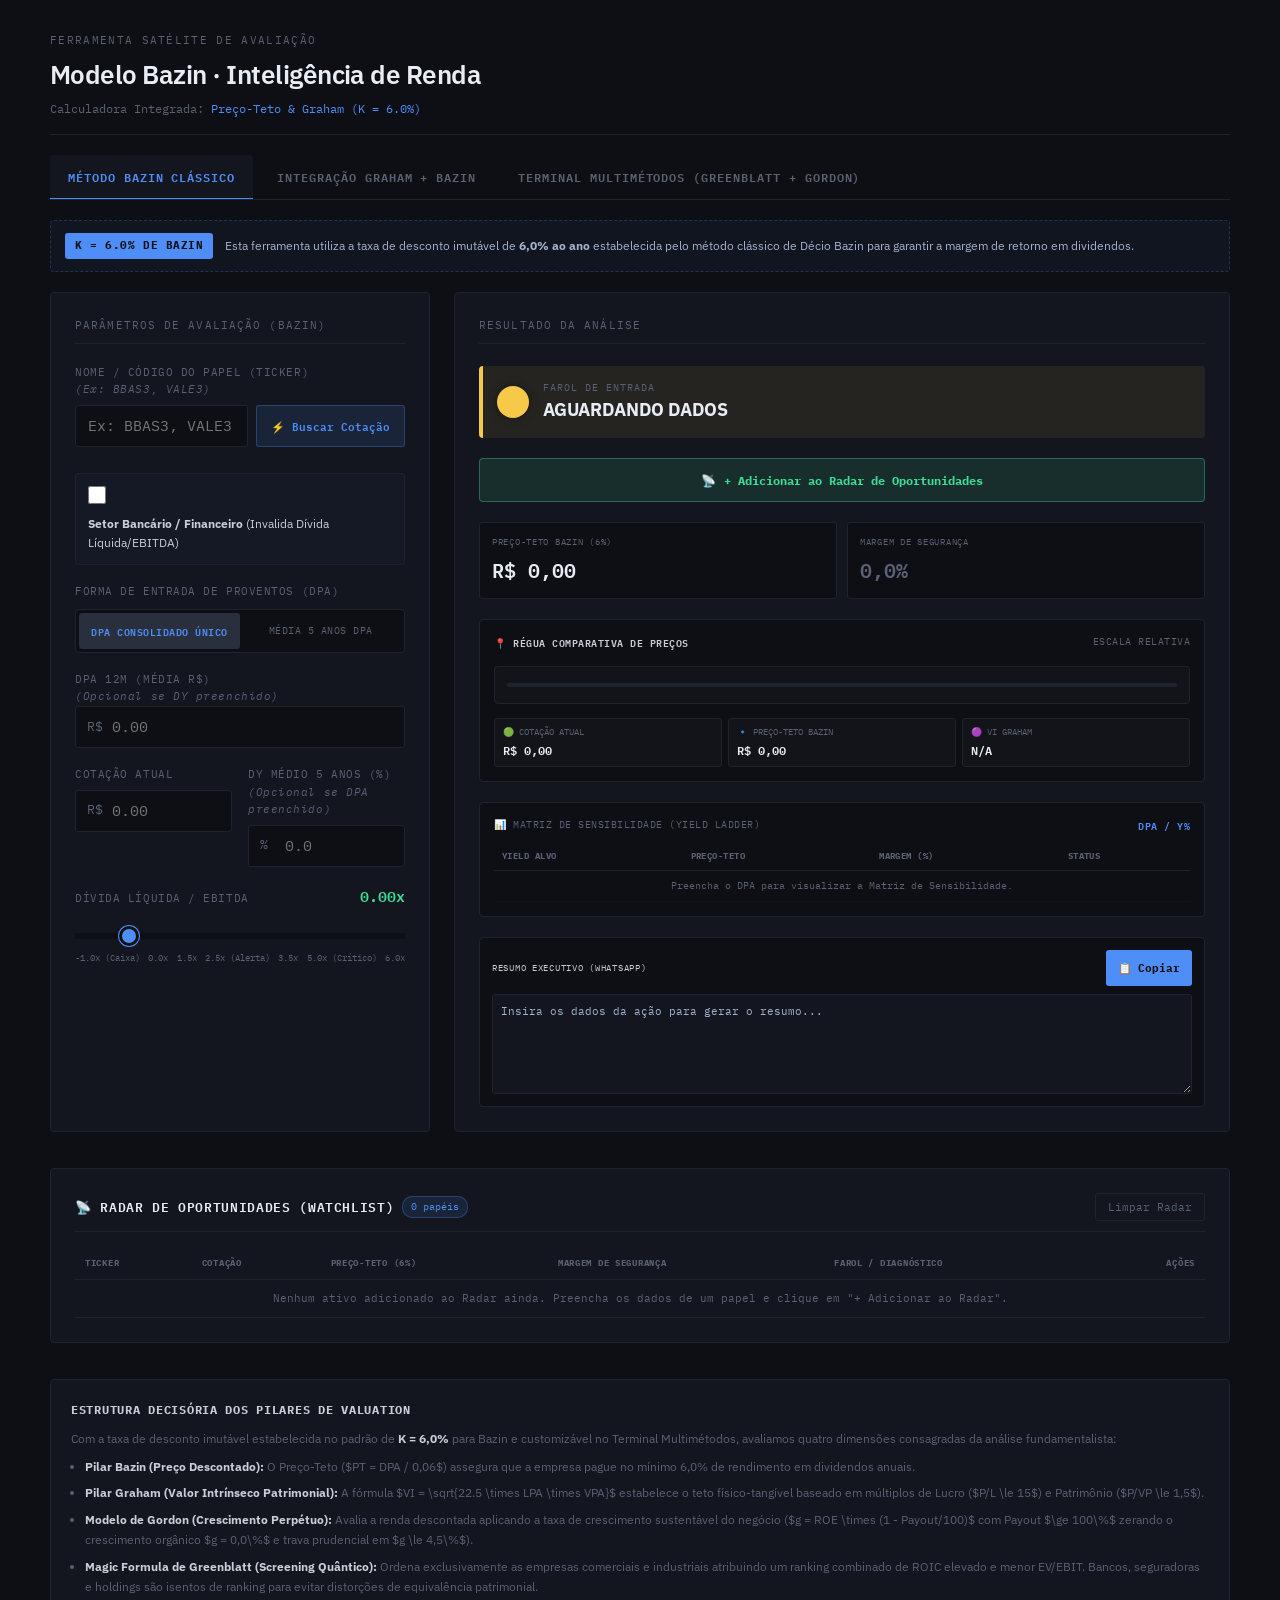
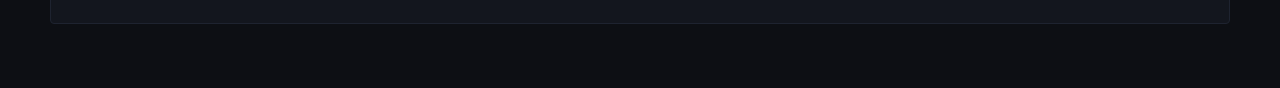
==== commit b186f636: "refactor: separa css e js da calculadora" ====
--- a/CalculadoraBazin.html
+++ b/CalculadoraBazin.html
@@ -1,1333 +1,11 @@
 <!DOCTYPE html>
 <html lang="pt-BR">
 <head>
-<meta charset="UTF-8">
-<meta name="viewport" content="width=device-width, initial-scale=1.0, maximum-scale=1.0, user-scalable=no">
-<title>Calculadora Preço-Teto Bazin & Terminal Multimétodos</title>
-<link rel="icon" type="image/png" href="favicon.png">
-<style>
-  @import url('https://fonts.googleapis.com/css2?family=IBM+Plex+Mono:wght@400;500;600;700&family=IBM+Plex+Sans:wght@300;400;500;600;700&display=swap');
-
-  :root {
-    --bg:          #0d0f14;
-    --surface:     #13161e;
-    --border:      #1e2330;
-    --muted:       var(--bg);
-    --muted-btn:   #2a2f3d;
-    --text:        #c8cdd8;
-    --dim:         #5a6175;
-    --accent:      #4f8ef7;
-    --accent-rgb:  79, 142, 247;
-    --green:       #3ddc97;
-    --yellow:      #f7c948;
-    --red:         #f76f6f;
-    --purple:      #a78bfa;
-    --amber:       #f59e0b;
-    --amber-rgb:   245, 158, 11;
-    --mono:        'IBM Plex Mono', monospace;
-    --sans:        'IBM Plex Sans', sans-serif;
-  }
-
-  * { box-sizing: border-box; margin: 0; padding: 0; }
-
-  body {
-    background: var(--bg);
-    color: var(--text);
-    font-family: var(--sans);
-    font-size: 14px;
-    line-height: 1.6;
-    padding: 20px 16px 48px;
-    overflow-x: hidden;
-  }
-
-  @media (min-width: 600px) {
-    body {
-      padding: 32px 24px 64px;
-    }
-  }
-
-  .container {
-    max-width: 1180px;
-    margin: 0 auto;
-    width: 100%;
-  }
-
-  .main-tab-btn, 
-  .info-k-badge, 
-  .info-k-fixed, 
-  input, 
-  button, 
-  span, 
-  label, 
-  .slider-val-badge, 
-  .header-meta span,
-  .btn-copy,
-  .btn-fetch-quote,
-  .btn-add-radar,
-  .btn-clear-radar,
-  .btn-terminal-save {
-    transition: color 0.3s ease, border-color 0.3s ease, background-color 0.3s ease, box-shadow 0.3s ease;
-  }
-
-  .header {
-    margin-bottom: 20px;
-    border-bottom: 1px solid var(--border);
-    padding-bottom: 16px;
-    display: flex;
-    justify-content: space-between;
-    align-items: flex-end;
-    flex-wrap: wrap;
-    gap: 12px;
-  }
-  .header-titles {
-    flex: 1;
-    min-width: 260px;
-  }
-  .header-label {
-    font-family: var(--mono);
-    font-size: 11px;
-    color: var(--dim);
-    letter-spacing: 0.12em;
-    text-transform: uppercase;
-    margin-bottom: 4px;
-  }
-  .header h1 {
-    font-size: 22px;
-    font-weight: 600;
-    color: #e8ecf5;
-    letter-spacing: -0.02em;
-  }
-  @media (min-width: 600px) {
-    .header h1 { font-size: 26px; }
-  }
-  .header-meta {
-    margin-top: 4px;
-    font-size: 12px;
-    color: var(--dim);
-    font-family: var(--mono);
-  }
-  .header-meta span { color: var(--accent); }
-
-  .main-tabs {
-    display: flex;
-    border-bottom: 1px solid var(--border);
-    margin-bottom: 20px;
-    gap: 6px;
-    overflow-x: auto;
-    -webkit-overflow-scrolling: touch;
-  }
-  .main-tab-btn {
-    background: transparent;
-    border: none;
-    color: var(--dim);
-    font-family: var(--mono);
-    font-size: 11px;
-    font-weight: 600;
-    text-transform: uppercase;
-    letter-spacing: 0.08em;
-    padding: 10px 14px;
-    cursor: pointer;
-    position: relative;
-    border-radius: 4px 4px 0 0;
-    white-space: nowrap;
-    touch-action: manipulation;
-  }
-  @media (min-width: 600px) {
-    .main-tab-btn { font-size: 12px; padding: 12px 18px; }
-  }
-  .main-tab-btn:hover {
-    color: var(--text);
-    background: rgba(255, 255, 255, 0.02);
-  }
-  .main-tab-btn.active {
-    color: var(--accent);
-    background: var(--surface);
-  }
-  .main-tab-btn.active::after {
-    content: '';
-    position: absolute;
-    bottom: -1px;
-    left: 0;
-    width: 100%;
-    height: 2px;
-    background: var(--accent);
-  }
-
-  .info-k-fixed {
-    background: rgba(var(--accent-rgb), 0.05);
-    border: 1px dashed rgba(var(--accent-rgb), 0.25);
-    border-radius: 4px;
-    padding: 12px 14px;
-    margin-bottom: 20px;
-    display: flex;
-    align-items: center;
-    gap: 12px;
-    font-size: 12px;
-    color: #a3b2cc;
-    flex-wrap: wrap;
-  }
-  .info-k-badge {
-    background: var(--accent);
-    color: #0d0f14;
-    font-family: var(--mono);
-    font-weight: 700;
-    padding: 4px 10px;
-    border-radius: 3px;
-    font-size: 11px;
-    text-transform: uppercase;
-    letter-spacing: 0.05em;
-    white-space: nowrap;
-    flex-shrink: 0;
-  }
-  .info-k-text {
-    flex: 1;
-    min-width: 220px;
-    line-height: 1.5;
-  }
-
-  .workspace-grid {
-    display: grid;
-    grid-template-columns: 1fr;
-    gap: 20px;
-  }
-  .workspace-grid > * {
-    min-width: 0;
-  }
-
-  @media (min-width: 880px) {
-    .workspace-grid {
-      grid-template-columns: minmax(320px, 380px) 1fr;
-      gap: 24px;
-    }
-  }
-
-  .panel {
-    background: var(--surface);
-    border: 1px solid var(--border);
-    border-radius: 4px;
-    padding: 18px;
-    display: flex;
-    flex-direction: column;
-    gap: 18px;
-  }
-  @media (min-width: 600px) {
-    .panel { padding: 24px; gap: 20px; }
-  }
-  .panel-title {
-    font-family: var(--mono);
-    font-size: 11px;
-    letter-spacing: 0.1em;
-    text-transform: uppercase;
-    color: var(--dim);
-    border-bottom: 1px solid var(--border);
-    padding-bottom: 8px;
-    margin-bottom: 2px;
-  }
-
-  .form-group {
-    display: flex;
-    flex-direction: column;
-    gap: 6px;
-  }
-  .form-row-2col {
-    display: grid;
-    grid-template-columns: 1fr;
-    gap: 14px;
-  }
-  @media (min-width: 480px) {
-    .form-row-2col {
-      grid-template-columns: 1fr 1fr;
-      gap: 16px;
-    }
-  }
-  label {
-    font-size: 11px;
-    color: var(--dim);
-    text-transform: uppercase;
-    font-family: var(--mono);
-    letter-spacing: 0.05em;
-    display: flex;
-    justify-content: space-between;
-    flex-wrap: wrap;
-  }
-  label span.optional-label {
-    text-transform: none;
-    color: var(--dim);
-    font-style: italic;
-  }
-
-  .ticker-fetch-wrap {
-    display: flex;
-    gap: 8px;
-  }
-  .btn-fetch-quote {
-    background: rgba(var(--accent-rgb), 0.12);
-    border: 1px solid rgba(var(--accent-rgb), 0.3);
-    color: var(--accent);
-    font-family: var(--mono);
-    font-size: 11px;
-    font-weight: 600;
-    padding: 0 14px;
-    border-radius: 3px;
-    cursor: pointer;
-    white-space: nowrap;
-    display: flex;
-    align-items: center;
-    justify-content: center;
-    gap: 6px;
-    min-height: 42px;
-    touch-action: manipulation;
-  }
-  .btn-fetch-quote:hover {
-    background: var(--accent);
-    color: #0d0f14;
-  }
-  .btn-fetch-quote:disabled {
-    opacity: 0.5;
-    cursor: not-allowed;
-  }
-  .fetch-quote-status {
-    font-family: var(--mono);
-    font-size: 10px;
-    margin-top: 2px;
-  }
-  .fetch-quote-status.success { color: var(--green); }
-  .fetch-quote-status.error { color: var(--red); }
-  .fetch-quote-status.loading { color: var(--yellow); }
-
-  .spinner-sm {
-    width: 12px;
-    height: 12px;
-    border: 2px solid rgba(255, 255, 255, 0.2);
-    border-top-color: currentColor;
-    border-radius: 50%;
-    animation: spin 0.8s linear infinite;
-  }
-  @keyframes spin {
-    to { transform: rotate(360deg); }
-  }
-
-  .input-with-symbol {
-    position: relative;
-    display: flex;
-    align-items: center;
-  }
-  .input-symbol {
-    position: absolute;
-    left: 12px;
-    font-family: var(--mono);
-    color: var(--dim);
-    font-size: 13px;
-  }
-  input[type="number"], input[type="text"] {
-    width: 100%;
-    background: var(--bg);
-    border: 1px solid var(--border);
-    border-radius: 3px;
-    color: #e8ecf5;
-    font-family: var(--mono);
-    font-size: 15px;
-    padding: 10px 12px 10px 36px;
-    outline: none;
-    min-height: 42px;
-    transition: all 0.2s;
-  }
-  input[type="text"] {
-    padding-left: 12px;
-  }
-  input[type="number"]:focus, input[type="text"]:focus {
-    border-color: var(--accent);
-    box-shadow: 0 0 0 1px rgba(var(--accent-rgb), 0.2);
-  }
-
-  .dpa-toggle-group {
-    display: flex;
-    background: var(--bg);
-    border: 1px solid var(--border);
-    border-radius: 4px;
-    padding: 3px;
-    margin-top: 2px;
-  }
-  .dpa-toggle-btn {
-    flex: 1;
-    background: transparent;
-    border: none;
-    color: var(--dim);
-    font-family: var(--mono);
-    font-size: 10px;
-    text-transform: uppercase;
-    letter-spacing: 0.05em;
-    padding: 8px 6px;
-    cursor: pointer;
-    border-radius: 3px;
-    transition: all 0.2s;
-    min-height: 36px;
-    touch-action: manipulation;
-  }
-  .dpa-toggle-btn:hover { color: var(--text); }
-  .dpa-toggle-btn.active {
-    background: var(--muted-btn);
-    color: var(--accent);
-    font-weight: 600;
-  }
-
-  .dpa-years-grid {
-    display: grid;
-    grid-template-columns: repeat(5, 1fr);
-    gap: 6px;
-    margin-top: 4px;
-    width: 100%;
-  }
-  @media (max-width: 400px) {
-    .dpa-years-grid {
-      grid-template-columns: repeat(3, 1fr);
-    }
-  }
-  .year-input-box {
-    display: flex;
-    flex-direction: column;
-    gap: 4px;
-    align-items: center;
-  }
-  .year-label {
-    font-family: var(--mono);
-    font-size: 9px;
-    color: var(--dim);
-    text-transform: uppercase;
-    letter-spacing: 0.05em;
-  }
-  .input-year-val {
-    width: 100% !important;
-    padding: 8px 4px !important;
-    font-size: 13px !important;
-    text-align: center;
-    background: var(--bg);
-    border: 1px solid var(--border);
-    border-radius: 3px;
-    color: #e8ecf5;
-    font-family: var(--mono);
-    outline: none;
-    min-height: 38px;
-  }
-  .input-year-val:focus {
-    border-color: var(--accent);
-  }
-  .calc-avg-badge {
-    margin-top: 10px;
-    font-family: var(--mono);
-    font-size: 11px;
-    color: var(--dim);
-    background: rgba(var(--accent-rgb), 0.05);
-    border: 1px dashed rgba(var(--accent-rgb), 0.2);
-    padding: 8px 12px;
-    border-radius: 3px;
-    display: inline-block;
-    width: 100%;
-  }
-  .calc-avg-badge span {
-    color: var(--accent);
-    font-weight: 600;
-  }
-
-  .checkbox-group {
-    flex-direction: row !important;
-    align-items: center;
-    gap: 10px;
-    background: rgba(var(--accent-rgb), 0.03);
-    border: 1px solid var(--border);
-    border-radius: 3px;
-    padding: 12px;
-    cursor: pointer;
-    min-height: 42px;
-    transition: background 0.2s, border-color 0.2s;
-  }
-  .checkbox-group:hover {
-    background: rgba(var(--accent-rgb), 0.06);
-    border-color: rgba(var(--accent-rgb), 0.3);
-  }
-  .checkbox-label {
-    display: flex;
-    align-items: center;
-    gap: 10px;
-    cursor: pointer;
-    font-family: var(--sans);
-    font-size: 12px;
-    color: var(--text);
-    text-transform: none;
-    letter-spacing: 0;
-    width: 100%;
-    user-select: none;
-  }
-  .checkbox-label input[type="checkbox"] {
-    width: 18px;
-    height: 18px;
-    accent-color: var(--accent);
-    cursor: pointer;
-    flex-shrink: 0;
-  }
-
-  .slider-header {
-    display: flex;
-    justify-content: space-between;
-    align-items: baseline;
-  }
-  .slider-val-badge {
-    font-family: var(--mono);
-    font-size: 15px;
-    font-weight: 600;
-    color: var(--accent);
-  }
-  .slider-wrap {
-    position: relative;
-    padding: 8px 0;
-  }
-  input[type=range] {
-    -webkit-appearance: none;
-    appearance: none;
-    width: 100%;
-    height: 6px;
-    border-radius: 3px;
-    outline: none;
-    cursor: pointer;
-    background: var(--muted);
-    touch-action: manipulation;
-  }
-  input[type=range]::-webkit-slider-thumb {
-    -webkit-appearance: none;
-    width: 20px;
-    height: 20px;
-    border-radius: 50%;
-    background: var(--accent);
-    border: 3px solid var(--bg);
-    box-shadow: 0 0 0 1px var(--accent);
-    transition: transform 0.1s;
-  }
-  input[type=range]::-webkit-slider-thumb:hover { transform: scale(1.15); }
-  .slider-ticks {
-    display: flex;
-    justify-content: space-between;
-    margin-top: 6px;
-    font-family: var(--mono);
-    font-size: 9px;
-    color: var(--dim);
-  }
-
-  .disabled-panel {
-    opacity: 0.3;
-    pointer-events: none;
-    position: relative;
-    transition: all 0.3s ease;
-  }
-
-  .result-panel {
-    background: var(--surface);
-    border: 1px solid var(--border);
-    border-radius: 4px;
-    padding: 18px;
-    display: flex;
-    flex-direction: column;
-    gap: 16px;
-  }
-  @media (min-width: 600px) {
-    .result-panel {
-      padding: 24px;
-      gap: 20px;
-      position: sticky;
-      top: 20px;
-    }
-  }
-
-  .farol-banner {
-    border-radius: 4px;
-    padding: 14px;
-    display: flex;
-    align-items: center;
-    gap: 14px;
-    border-left: 4px solid var(--border);
-    transition: all 0.3s ease;
-  }
-  .farol-banner.status-compra {
-    background: rgba(61, 220, 151, 0.08);
-    border-color: var(--green);
-  }
-  .farol-banner.status-neutro {
-    background: rgba(247, 201, 72, 0.08);
-    border-color: var(--yellow);
-  }
-  .farol-banner.status-reprovado {
-    background: rgba(247, 111, 111, 0.08);
-    border-color: var(--red);
-  }
-
-  .farol-indicator {
-    width: 32px;
-    height: 32px;
-    border-radius: 50%;
-    display: flex;
-    align-items: center;
-    justify-content: center;
-    flex-shrink: 0;
-    box-shadow: 0 0 10px rgba(0, 0, 0, 0.4);
-    position: relative;
-  }
-  .farol-indicator::after {
-    content: '';
-    position: absolute;
-    width: 100%;
-    height: 100%;
-    border-radius: 50%;
-    animation: pulse-ring 2s infinite;
-    opacity: 0.4;
-  }
-
-  .status-compra .farol-indicator { background: var(--green); }
-  .status-neutro .farol-indicator { background: var(--yellow); }
-  .status-reprovado .farol-indicator { background: var(--red); }
-
-  @keyframes pulse-ring {
-    0% { transform: scale(0.95); box-shadow: 0 0 0 0 currentColor; }
-    70% { transform: scale(1.1); box-shadow: 0 0 0 8px rgba(0, 0, 0, 0); }
-    100% { transform: scale(0.95); box-shadow: 0 0 0 0 rgba(0, 0, 0, 0); }
-  }
-
-  .farol-content {
-    display: flex;
-    flex-direction: column;
-  }
-  .farol-title-sub {
-    font-family: var(--mono);
-    font-size: 10px;
-    text-transform: uppercase;
-    color: var(--dim);
-    letter-spacing: 0.1em;
-  }
-  .farol-title {
-    font-size: 16px;
-    font-weight: 700;
-    color: #e8ecf5;
-    letter-spacing: -0.01em;
-  }
-  @media (min-width: 600px) {
-    .farol-title { font-size: 18px; }
-  }
-
-  .btn-add-radar {
-    background: rgba(61, 220, 151, 0.12);
-    border: 1px solid rgba(61, 220, 151, 0.35);
-    color: var(--green);
-    font-family: var(--mono);
-    font-size: 12px;
-    font-weight: 700;
-    padding: 12px 16px;
-    border-radius: 4px;
-    cursor: pointer;
-    display: flex;
-    align-items: center;
-    justify-content: center;
-    gap: 8px;
-    width: 100%;
-    min-height: 44px;
-    touch-action: manipulation;
-    transition: all 0.2s ease;
-  }
-  .btn-add-radar:hover {
-    background: var(--green);
-    color: #0d0f14;
-    box-shadow: 0 0 12px rgba(61, 220, 151, 0.25);
-  }
-
-  .calc-grid {
-    display: grid;
-    grid-template-columns: 1fr 1fr;
-    gap: 10px;
-  }
-  .calc-card {
-    background: var(--bg);
-    border: 1px solid var(--border);
-    border-radius: 3px;
-    padding: 12px;
-    display: flex;
-    flex-direction: column;
-  }
-  .calc-label {
-    font-size: 9px;
-    color: var(--dim);
-    text-transform: uppercase;
-    letter-spacing: 0.08em;
-    font-family: var(--mono);
-    margin-bottom: 4px;
-  }
-  .calc-value {
-    font-family: var(--mono);
-    font-size: 17px;
-    font-weight: 600;
-    color: #e8ecf5;
-  }
-  @media (min-width: 600px) {
-    .calc-value { font-size: 20px; }
-  }
-
-  .ruler-section {
-    background: var(--bg);
-    border: 1px solid var(--border);
-    border-radius: 4px;
-    padding: 14px;
-    display: flex;
-    flex-direction: column;
-    gap: 10px;
-  }
-  .ruler-header {
-    display: flex;
-    justify-content: space-between;
-    align-items: center;
-    font-family: var(--mono);
-    font-size: 10px;
-    color: var(--dim);
-    text-transform: uppercase;
-    letter-spacing: 0.05em;
-  }
-  .ruler-header span.title {
-    color: var(--text);
-    font-weight: 600;
-  }
-  .ruler-track-wrap {
-    position: relative;
-    height: 38px;
-    background: rgba(255, 255, 255, 0.02);
-    border: 1px solid var(--border);
-    border-radius: 4px;
-    margin: 6px 0 2px;
-    padding: 0 12px;
-  }
-  .ruler-track-line {
-    position: absolute;
-    top: 50%;
-    left: 12px;
-    right: 12px;
-    height: 4px;
-    background: #1e2330;
-    border-radius: 2px;
-    transform: translateY(-50%);
-  }
-  .ruler-pin {
-    position: absolute;
-    top: 50%;
-    transform: translate(-50%, -50%);
-    display: flex;
-    flex-direction: column;
-    align-items: center;
-    transition: left 0.35s ease;
-    z-index: 2;
-  }
-  .ruler-pin-dot {
-    width: 12px;
-    height: 12px;
-    border-radius: 50%;
-    border: 2px solid var(--bg);
-    box-shadow: 0 0 6px rgba(0,0,0,0.6);
-  }
-  .ruler-pin-price .ruler-pin-dot { background: var(--green); }
-  .ruler-pin-teto .ruler-pin-dot { background: var(--accent); }
-  .ruler-pin-graham .ruler-pin-dot { background: var(--purple); }
-
-  .ruler-legend-grid {
-    display: grid;
-    grid-template-columns: repeat(3, 1fr);
-    gap: 6px;
-    margin-top: 2px;
-  }
-  @media (max-width: 480px) {
-    .ruler-legend-grid {
-      grid-template-columns: 1fr;
-    }
-  }
-  .ruler-legend-item {
-    background: rgba(255, 255, 255, 0.02);
-    border: 1px solid var(--border);
-    border-radius: 3px;
-    padding: 6px 8px;
-    display: flex;
-    flex-direction: column;
-    gap: 2px;
-  }
-  .ruler-legend-label {
-    font-family: var(--mono);
-    font-size: 9px;
-    color: var(--dim);
-    text-transform: uppercase;
-    display: flex;
-    align-items: center;
-    gap: 4px;
-  }
-  .ruler-legend-val {
-    font-family: var(--mono);
-    font-size: 12px;
-    font-weight: 600;
-    color: #e8ecf5;
-  }
-
-  .ladder-section {
-    background: var(--bg);
-    border: 1px solid var(--border);
-    border-radius: 4px;
-    padding: 14px;
-    display: flex;
-    flex-direction: column;
-    gap: 10px;
-  }
-  .ladder-title {
-    font-family: var(--mono);
-    font-size: 10px;
-    text-transform: uppercase;
-    color: var(--dim);
-    letter-spacing: 0.05em;
-    display: flex;
-    justify-content: space-between;
-    align-items: center;
-  }
-  .ladder-title span.badge-k {
-    color: var(--accent);
-    font-weight: 600;
-  }
-  .ladder-table-wrap {
-    overflow-x: auto;
-    -webkit-overflow-scrolling: touch;
-  }
-  .ladder-table {
-    width: 100%;
-    border-collapse: collapse;
-    font-family: var(--mono);
-    font-size: 11px;
-    white-space: nowrap;
-  }
-  .ladder-table th {
-    text-align: left;
-    padding: 6px 8px;
-    color: var(--dim);
-    font-size: 9px;
-    text-transform: uppercase;
-    letter-spacing: 0.05em;
-    border-bottom: 1px solid var(--border);
-  }
-  .ladder-table td {
-    padding: 7px 8px;
-    border-bottom: 1px solid rgba(255, 255, 255, 0.02);
-    vertical-align: middle;
-  }
-  .ladder-table tr.yield-row-bazin {
-    background: rgba(var(--accent-rgb), 0.08);
-    border-left: 3px solid var(--accent);
-  }
-  .td-yield-label {
-    color: #e8ecf5;
-    font-weight: 500;
-  }
-  .td-yield-val {
-    font-weight: 600;
-    color: #e8ecf5;
-  }
-  .td-yield-margin {
-    font-weight: 600;
-  }
-  .ladder-badge {
-    font-size: 9px;
-    padding: 2px 6px;
-    border-radius: 2px;
-    font-weight: 600;
-    display: inline-block;
-  }
-  .badge-green { background: rgba(61, 220, 151, 0.15); color: var(--green); }
-  .badge-yellow { background: rgba(247, 201, 72, 0.15); color: var(--yellow); }
-  .badge-red { background: rgba(247, 111, 111, 0.15); color: var(--red); }
-  .badge-neutral { background: rgba(255, 255, 255, 0.05); color: var(--dim); }
-
-  .summary-copy-box {
-    background: var(--bg);
-    border: 1px solid var(--border);
-    border-radius: 4px;
-    padding: 12px;
-    display: flex;
-    flex-direction: column;
-    gap: 8px;
-  }
-  .summary-copy-header {
-    display: flex;
-    justify-content: space-between;
-    align-items: center;
-  }
-  .btn-copy {
-    background: var(--accent);
-    color: #0d0f14;
-    border: none;
-    font-family: var(--mono);
-    font-size: 11px;
-    font-weight: 700;
-    padding: 6px 12px;
-    border-radius: 3px;
-    cursor: pointer;
-    display: flex;
-    align-items: center;
-    gap: 6px;
-    min-height: 36px;
-    touch-action: manipulation;
-  }
-  .btn-copy:hover {
-    filter: brightness(1.1);
-  }
-  .summary-textarea {
-    width: 100%;
-    background: var(--surface);
-    border: 1px solid var(--border);
-    border-radius: 3px;
-    color: #a3b2cc;
-    font-family: var(--mono);
-    font-size: 11px;
-    padding: 8px;
-    resize: vertical;
-    outline: none;
-    line-height: 1.5;
-  }
-  .summary-textarea:focus {
-    border-color: var(--accent);
-  }
-  .copy-toast {
-    font-family: var(--mono);
-    font-size: 10px;
-    color: var(--green);
-    text-align: right;
-  }
-
-  .terminal-section {
-    display: flex;
-    flex-direction: column;
-    gap: 20px;
-  }
-
-  .terminal-top-bar {
-    background: var(--surface);
-    border: 1px solid var(--border);
-    border-radius: 4px;
-    padding: 14px 18px;
-    display: flex;
-    justify-content: space-between;
-    align-items: center;
-    flex-wrap: wrap;
-    gap: 12px;
-  }
-
-  .terminal-k-setting {
-    display: flex;
-    align-items: center;
-    gap: 10px;
-  }
-  .terminal-k-setting label {
-    margin-bottom: 0;
-    color: var(--text);
-    font-weight: 600;
-  }
-  .input-k-global {
-    width: 90px !important;
-    padding: 6px 8px !important;
-    font-size: 13px !important;
-    min-height: 36px !important;
-  }
-
-  .terminal-json-actions {
-    display: flex;
-    gap: 8px;
-    flex-wrap: wrap;
-  }
-
-  .btn-terminal-action {
-    background: var(--surface);
-    border: 1px solid var(--border);
-    color: var(--text);
-    font-family: var(--mono);
-    font-size: 11px;
-    font-weight: 600;
-    padding: 8px 12px;
-    border-radius: 3px;
-    cursor: pointer;
-    display: flex;
-    align-items: center;
-    gap: 6px;
-    min-height: 36px;
-    touch-action: manipulation;
-  }
-  .btn-terminal-action:hover {
-    border-color: var(--amber);
-    color: var(--amber);
-    background: rgba(245, 158, 11, 0.08);
-  }
-
-  .btn-terminal-save {
-    background: var(--amber);
-    color: #0d0f14;
-    border: none;
-    font-family: var(--mono);
-    font-size: 12px;
-    font-weight: 700;
-    padding: 12px 18px;
-    border-radius: 4px;
-    cursor: pointer;
-    display: flex;
-    align-items: center;
-    justify-content: center;
-    gap: 8px;
-    min-height: 44px;
-    touch-action: manipulation;
-    width: 100%;
-  }
-  .btn-terminal-save:hover {
-    filter: brightness(1.1);
-    box-shadow: 0 0 12px rgba(245, 158, 11, 0.3);
-  }
-
-  .terminal-table-card {
-    background: var(--surface);
-    border: 1px solid var(--border);
-    border-radius: 4px;
-    padding: 18px;
-    display: flex;
-    flex-direction: column;
-    gap: 14px;
-  }
-
-  .terminal-table-header {
-    display: flex;
-    justify-content: space-between;
-    align-items: center;
-    flex-wrap: wrap;
-    gap: 10px;
-    border-bottom: 1px solid var(--border);
-    padding-bottom: 10px;
-  }
-
-  .terminal-table-wrap {
-    overflow-x: auto;
-    -webkit-overflow-scrolling: touch;
-  }
-
-  .terminal-table {
-    width: 100%;
-    border-collapse: collapse;
-    font-family: var(--mono);
-    font-size: 11px;
-    white-space: nowrap;
-  }
-
-  .terminal-table thead th {
-    text-align: left;
-    padding: 8px 10px;
-    color: var(--dim);
-    font-size: 9px;
-    letter-spacing: 0.08em;
-    text-transform: uppercase;
-    border-bottom: 1px solid var(--border);
-    background: rgba(0,0,0,0.2);
-  }
-
-  .terminal-table tbody tr {
-    border-bottom: 1px solid var(--border);
-    transition: background 0.15s;
-  }
-
-  .terminal-table tbody tr:hover {
-    background: rgba(245, 158, 11, 0.04);
-  }
-
-  .terminal-table tbody td {
-    padding: 10px;
-    vertical-align: middle;
-  }
-
-  .rank-badge {
-    font-family: var(--mono);
-    font-weight: 700;
-    font-size: 11px;
-    padding: 2px 6px;
-    border-radius: 3px;
-    display: inline-block;
-  }
-  .rank-top1 { background: rgba(245, 158, 11, 0.2); color: #f59e0b; border: 1px solid rgba(245, 158, 11, 0.5); }
-  .rank-top2 { background: rgba(234, 179, 8, 0.15); color: #eab308; border: 1px solid rgba(234, 179, 8, 0.4); }
-  .rank-top3 { background: rgba(217, 119, 6, 0.15); color: #d97706; border: 1px solid rgba(217, 119, 6, 0.4); }
-  .rank-normal { background: rgba(255, 255, 255, 0.04); color: var(--dim); }
-  .rank-financial { background: rgba(167, 139, 250, 0.15); color: var(--purple); border: 1px solid rgba(167, 139, 250, 0.35); }
-
-  .radar-section {
-    margin-top: 28px;
-    background: var(--surface);
-    border: 1px solid var(--border);
-    border-radius: 4px;
-    padding: 18px;
-    display: flex;
-    flex-direction: column;
-    gap: 14px;
-  }
-  @media (min-width: 600px) {
-    .radar-section {
-      padding: 24px;
-      gap: 16px;
-      margin-top: 36px;
-    }
-  }
-  .radar-header {
-    display: flex;
-    justify-content: space-between;
-    align-items: center;
-    flex-wrap: wrap;
-    gap: 10px;
-    border-bottom: 1px solid var(--border);
-    padding-bottom: 10px;
-  }
-  .radar-header-titles {
-    display: flex;
-    align-items: center;
-    gap: 8px;
-  }
-  .radar-title {
-    font-family: var(--mono);
-    font-size: 13px;
-    font-weight: 600;
-    color: #e8ecf5;
-    letter-spacing: 0.05em;
-    text-transform: uppercase;
-  }
-  .radar-count-badge {
-    font-family: var(--mono);
-    font-size: 10px;
-    background: rgba(79, 142, 247, 0.12);
-    color: var(--accent);
-    padding: 2px 8px;
-    border-radius: 10px;
-    border: 1px solid rgba(79, 142, 247, 0.3);
-  }
-  .btn-clear-radar {
-    background: transparent;
-    border: 1px solid var(--border);
-    color: var(--dim);
-    font-family: var(--mono);
-    font-size: 11px;
-    padding: 6px 12px;
-    border-radius: 3px;
-    cursor: pointer;
-    touch-action: manipulation;
-  }
-  .btn-clear-radar:hover {
-    border-color: var(--red);
-    color: var(--red);
-    background: rgba(247, 111, 111, 0.08);
-  }
-
-  .radar-table-wrap {
-    overflow-x: auto;
-    -webkit-overflow-scrolling: touch;
-  }
-  .radar-table {
-    width: 100%;
-    border-collapse: collapse;
-    font-family: var(--mono);
-    font-size: 11px;
-    white-space: nowrap;
-  }
-  .radar-table thead th {
-    text-align: left;
-    padding: 8px 10px;
-    color: var(--dim);
-    font-size: 9px;
-    letter-spacing: 0.08em;
-    text-transform: uppercase;
-    border-bottom: 1px solid var(--border);
-  }
-  .radar-table tbody tr {
-    border-bottom: 1px solid var(--border);
-    transition: background 0.15s;
-    cursor: pointer;
-  }
-  .radar-table tbody tr:hover {
-    background: rgba(255, 255, 255, 0.025);
-  }
-  .radar-table tbody td {
-    padding: 10px;
-    vertical-align: middle;
-  }
-  .td-ticker-badge {
-    color: #e8ecf5;
-    font-weight: 600;
-    font-size: 12px;
-  }
-  .radar-status-badge {
-    font-size: 9px;
-    font-weight: 600;
-    padding: 2px 6px;
-    border-radius: 2px;
-    display: inline-flex;
-    align-items: center;
-    gap: 4px;
-    text-transform: uppercase;
-  }
-  .radar-status-badge.status-compra {
-    background: rgba(61, 220, 151, 0.12);
-    color: var(--green);
-    border: 1px solid rgba(61, 220, 151, 0.3);
-  }
-  .radar-status-badge.status-neutro {
-    background: rgba(247, 201, 72, 0.12);
-    color: var(--yellow);
-    border: 1px solid rgba(247, 201, 72, 0.3);
-  }
-  .radar-status-badge.status-reprovado {
-    background: rgba(247, 111, 111, 0.12);
-    color: var(--red);
-    border: 1px solid rgba(247, 111, 111, 0.3);
-  }
-
-  .radar-actions {
-    display: flex;
-    gap: 6px;
-    align-items: center;
-  }
-  .btn-action-load {
-    background: rgba(79, 142, 247, 0.12);
-    border: 1px solid rgba(79, 142, 247, 0.3);
-    color: var(--accent);
-    font-family: var(--mono);
-    font-size: 10px;
-    font-weight: 600;
-    padding: 4px 8px;
-    border-radius: 2px;
-    cursor: pointer;
-    touch-action: manipulation;
-  }
-  .btn-action-load:hover {
-    background: var(--accent);
-    color: #0d0f14;
-  }
-  .btn-action-delete {
-    background: transparent;
-    border: 1px solid var(--border);
-    color: var(--dim);
-    font-size: 11px;
-    padding: 3px 6px;
-    border-radius: 2px;
-    cursor: pointer;
-    touch-action: manipulation;
-  }
-  .btn-action-delete:hover {
-    border-color: var(--red);
-    color: var(--red);
-    background: rgba(247, 111, 111, 0.1);
-  }
-
-  .radar-empty-state {
-    padding: 24px 12px;
-    text-align: center;
-    color: var(--dim);
-    font-family: var(--mono);
-    font-size: 11px;
-  }
-
-  .modal-overlay {
-    position: fixed;
-    top: 0; left: 0; right: 0; bottom: 0;
-    background: rgba(13, 15, 20, 0.85);
-    backdrop-filter: blur(4px);
-    display: flex;
-    align-items: center;
-    justify-content: center;
-    z-index: 999;
-    opacity: 0;
-    pointer-events: none;
-    transition: opacity 0.2s ease;
-    padding: 16px;
-  }
-  .modal-overlay.active {
-    opacity: 1;
-    pointer-events: auto;
-  }
-  .modal-box {
-    background: var(--surface);
-    border: 1px solid var(--border);
-    border-radius: 6px;
-    padding: 20px;
-    width: 100%;
-    max-width: 400px;
-    display: flex;
-    flex-direction: column;
-    gap: 14px;
-    box-shadow: 0 10px 30px rgba(0,0,0,0.5);
-  }
-  .modal-title {
-    font-family: var(--mono);
-    font-size: 13px;
-    font-weight: 600;
-    color: #e8ecf5;
-    text-transform: uppercase;
-    letter-spacing: 0.05em;
-  }
-  .modal-body {
-    font-size: 12px;
-    color: var(--text);
-    line-height: 1.5;
-  }
-  .modal-actions {
-    display: flex;
-    justify-content: flex-end;
-    gap: 8px;
-    margin-top: 4px;
-  }
-  .btn-modal-cancel {
-    background: transparent;
-    border: 1px solid var(--border);
-    color: var(--text);
-    font-family: var(--mono);
-    font-size: 11px;
-    padding: 8px 12px;
-    border-radius: 3px;
-    cursor: pointer;
-  }
-  .btn-modal-cancel:hover { background: var(--muted-btn); }
-  .btn-modal-confirm {
-    background: var(--red);
-    border: none;
-    color: #0d0f14;
-    font-family: var(--mono);
-    font-size: 11px;
-    font-weight: 700;
-    padding: 8px 12px;
-    border-radius: 3px;
-    cursor: pointer;
-  }
-  .btn-modal-confirm:hover { filter: brightness(1.15); }
-
-  .info-footer {
-    margin-top: 28px;
-    padding: 16px;
-    background: var(--surface);
-    border: 1px solid var(--border);
-    border-radius: 4px;
-    font-size: 11px;
-    color: var(--dim);
-    line-height: 1.6;
-  }
-  @media (min-width: 600px) {
-    .info-footer { padding: 20px; font-size: 12px; line-height: 1.7; margin-top: 36px; }
-  }
-  .info-footer h3 {
-    font-family: var(--mono);
-    color: var(--text);
-    font-size: 12px;
-    margin-bottom: 8px;
-    text-transform: uppercase;
-    letter-spacing: 0.06em;
-  }
-  .info-footer p { margin-bottom: 8px; }
-  .info-footer p:last-child { margin-bottom: 0; }
-  .info-footer strong { color: var(--text); }
-  .info-footer ul { padding-left: 14px; }
-  .info-footer li { margin-bottom: 6px; }
-</style>
+  <meta charset="UTF-8">
+  <meta name="viewport" content="width=device-width, initial-scale=1.0, maximum-scale=1.0, user-scalable=no">
+  <title>Calculadora Preço-Teto Bazin & Terminal Multimétodos</title>
+  <link rel="icon" type="image/png" href="./favicon.png">
+  <link rel="stylesheet" href="./assets/css/styles.css">
 </head>
 <body>
 
@@ -1344,9 +22,9 @@
   </div>
 
   <div class="main-tabs">
-    <button type="button" class="main-tab-btn active" id="tab-bazin" onclick="switchMainTab('bazin')">Método Bazin Clássico</button>
-    <button type="button" class="main-tab-btn" id="tab-graham" onclick="switchMainTab('graham')">Integração Graham + Bazin</button>
-    <button type="button" class="main-tab-btn" id="tab-terminal" onclick="switchMainTab('terminal')">Terminal Multimétodos (Greenblatt + Gordon)</button>
+    <button type="button" class="main-tab-btn active" id="tab-bazin">Método Bazin Clássico</button>
+    <button type="button" class="main-tab-btn" id="tab-graham">Integração Graham + Bazin</button>
+    <button type="button" class="main-tab-btn" id="tab-terminal">Terminal Multimétodos (Greenblatt + Gordon)</button>
   </div>
 
   <div class="info-k-fixed">
@@ -1361,15 +39,15 @@
     <div class="panel">
       
       <!-- TAB 1: BAZIN CLASSIC INPUTS -->
-      <div id="inputs-tab-bazin" style="display: flex; flex-direction: column; gap: 18px;">
+      <div id="inputs-tab-bazin" class="flex-col-gap18">
         <div class="panel-title">Parâmetros de Avaliação (Bazin)</div>
 
         <div class="form-group">
           <label for="input-ticker">Nome / Código do Papel (Ticker) <span class="optional-label">(Ex: BBAS3, VALE3)</span></label>
           <div class="ticker-fetch-wrap">
-            <input type="text" id="input-ticker" value="" placeholder="Ex: BBAS3, VALE3, PETR4" oninput="onTickerInput(this.value)" onkeydown="if(event.key==='Enter') fetchBrapiQuote(this.value)">
-            <button type="button" class="btn-fetch-quote" id="btn-fetch-bazin" onclick="fetchBrapiQuote(document.getElementById('input-ticker').value)">
-              <span class="spinner-sm" id="spinner-bazin" style="display:none;"></span>
+            <input type="text" id="input-ticker" value="" placeholder="Ex: BBAS3, VALE3, PETR4">
+            <button type="button" class="btn-fetch-quote" id="btn-fetch-bazin">
+              <span class="spinner-sm is-hidden" id="spinner-bazin"></span>
               <span id="btn-text-bazin">⚡ Buscar Cotação</span>
             </button>
           </div>
@@ -1378,7 +56,7 @@
 
         <div class="form-group checkbox-group">
           <label class="checkbox-label" for="input-is-bank">
-            <input type="checkbox" id="input-is-bank" onchange="toggleBankMode(this.checked)">
+            <input type="checkbox" id="input-is-bank">
             <span><strong>Setor Bancário / Financeiro</strong> (Invalida Dívida Líquida/EBITDA)</span>
           </label>
         </div>
@@ -1386,8 +64,8 @@
         <div class="form-group">
           <label>Forma de Entrada de Proventos (DPA)</label>
           <div class="dpa-toggle-group">
-            <button type="button" class="dpa-toggle-btn active" id="toggle-dpa-direct" onclick="setDpaMode('direct')">DPA Consolidado Único</button>
-            <button type="button" class="dpa-toggle-btn" id="toggle-dpa-years" onclick="setDpaMode('years')">Média 5 Anos DPA</button>
+            <button type="button" class="dpa-toggle-btn active" id="toggle-dpa-direct">DPA Consolidado Único</button>
+            <button type="button" class="dpa-toggle-btn" id="toggle-dpa-years">Média 5 Anos DPA</button>
           </div>
         </div>
 
@@ -1396,32 +74,32 @@
             <label for="input-dpa">DPA 12m (Média R$) <span class="optional-label">(Opcional se DY preenchido)</span></label>
             <div class="input-with-symbol">
               <span class="input-symbol">R$</span>
-              <input type="number" id="input-dpa" value="" placeholder="0.00" step="0.01" min="0" oninput="onDpaDirectInput(this.value)">
-            </div>
-          </div>
-
-          <div id="dpa-years-wrapper" style="display: none;">
+              <input type="number" id="input-dpa" value="" placeholder="0.00" step="0.01" min="0">
+            </div>
+          </div>
+
+          <div id="dpa-years-wrapper" class="is-hidden">
             <label>Valores Anuais de DPA (R$)</label>
             <div class="dpa-years-grid">
               <div class="year-input-box">
                 <span class="year-label">Ano 1</span>
-                <input type="number" class="input-year-val" id="dpa-y1" value="" placeholder="0.00" step="0.01" min="0" oninput="calculate()">
+                <input type="number" class="input-year-val" id="dpa-y1" value="" placeholder="0.00" step="0.01" min="0">
               </div>
               <div class="year-input-box">
                 <span class="year-label">Ano 2</span>
-                <input type="number" class="input-year-val" id="dpa-y2" value="" placeholder="0.00" step="0.01" min="0" oninput="calculate()">
+                <input type="number" class="input-year-val" id="dpa-y2" value="" placeholder="0.00" step="0.01" min="0">
               </div>
               <div class="year-input-box">
                 <span class="year-label">Ano 3</span>
-                <input type="number" class="input-year-val" id="dpa-y3" value="" placeholder="0.00" step="0.01" min="0" oninput="calculate()">
+                <input type="number" class="input-year-val" id="dpa-y3" value="" placeholder="0.00" step="0.01" min="0">
               </div>
               <div class="year-input-box">
                 <span class="year-label">Ano 4</span>
-                <input type="number" class="input-year-val" id="dpa-y4" value="" placeholder="0.00" step="0.01" min="0" oninput="calculate()">
+                <input type="number" class="input-year-val" id="dpa-y4" value="" placeholder="0.00" step="0.01" min="0">
               </div>
               <div class="year-input-box">
                 <span class="year-label">Ano 5</span>
-                <input type="number" class="input-year-val" id="dpa-y5" value="" placeholder="0.00" step="0.01" min="0" oninput="calculate()">
+                <input type="number" class="input-year-val" id="dpa-y5" value="" placeholder="0.00" step="0.01" min="0">
               </div>
             </div>
             <div class="calc-avg-badge">
@@ -1435,7 +113,7 @@
             <label for="input-price">Cotação Atual</label>
             <div class="input-with-symbol">
               <span class="input-symbol">R$</span>
-              <input type="number" id="input-price" value="" placeholder="0.00" step="0.01" min="0.01" oninput="onPriceInput(this.value)">
+              <input type="number" id="input-price" value="" placeholder="0.00" step="0.01" min="0.01">
             </div>
           </div>
 
@@ -1443,7 +121,7 @@
             <label for="input-dy-medio">DY Médio 5 Anos (%) <span class="optional-label">(Opcional se DPA preenchido)</span></label>
             <div class="input-with-symbol">
               <span class="input-symbol">%</span>
-              <input type="number" id="input-dy-medio" value="" placeholder="0.0" step="0.1" min="0" max="100" oninput="calculate()">
+              <input type="number" id="input-dy-medio" value="" placeholder="0.0" step="0.1" min="0" max="100">
             </div>
           </div>
         </div>
@@ -1451,10 +129,10 @@
         <div id="debt-slider-container" class="form-group">
           <div class="slider-header">
             <label id="lbl-debt-title" for="slider-debt">Dívida Líquida / EBITDA</label>
-            <span class="slider-val-badge" id="lbl-debt" style="color: var(--accent);">0.00x</span>
+            <span class="slider-val-badge" id="lbl-debt">0.00x</span>
           </div>
           <div class="slider-wrap">
-            <input type="range" id="slider-debt" min="-1.0" max="6.0" step="0.01" value="0.00" oninput="onDebtChange(this.value)">
+            <input type="range" id="slider-debt" min="-1.0" max="6.0" step="0.01" value="0.00">
             <div class="slider-ticks">
               <span>-1.0x (Caixa)</span>
               <span>0.0x</span>
@@ -1469,15 +147,15 @@
       </div>
 
       <!-- TAB 2: GRAHAM + BAZIN INTEGRATION INPUTS -->
-      <div id="inputs-tab-graham" style="display: none; flex-direction: column; gap: 18px;">
+      <div id="inputs-tab-graham" class="flex-col-gap18 is-hidden">
         <div class="panel-title">Parâmetros de Avaliação (Graham + Bazin)</div>
 
         <div class="form-group">
           <label for="input-graham-ticker">Nome / Código do Papel (Ticker) <span class="optional-label">(Ex: BBAS3, VALE3)</span></label>
           <div class="ticker-fetch-wrap">
-            <input type="text" id="input-graham-ticker" value="" placeholder="Ex: BBAS3, VALE3, PETR4" oninput="onTickerInput(this.value)" onkeydown="if(event.key==='Enter') fetchBrapiQuote(this.value)">
-            <button type="button" class="btn-fetch-quote" id="btn-fetch-graham" onclick="fetchBrapiQuote(document.getElementById('input-graham-ticker').value)">
-              <span class="spinner-sm" id="spinner-graham" style="display:none;"></span>
+            <input type="text" id="input-graham-ticker" value="" placeholder="Ex: BBAS3, VALE3, PETR4">
+            <button type="button" class="btn-fetch-quote" id="btn-fetch-graham">
+              <span class="spinner-sm is-hidden" id="spinner-graham"></span>
               <span id="btn-text-graham">⚡ Buscar Cotação</span>
             </button>
           </div>
@@ -1489,7 +167,7 @@
             <label for="input-vpa">VPA <span class="optional-label">(Valor Patrimonial p/ Ação)</span></label>
             <div class="input-with-symbol">
               <span class="input-symbol">R$</span>
-              <input type="number" id="input-vpa" value="" placeholder="0.00" step="0.01" min="0.01" oninput="calculate()">
+              <input type="number" id="input-vpa" value="" placeholder="0.00" step="0.01" min="0.01">
             </div>
           </div>
 
@@ -1497,7 +175,7 @@
             <label for="input-lpa">LPA <span class="optional-label">(Lucro Líquido por Ação)</span></label>
             <div class="input-with-symbol">
               <span class="input-symbol">R$</span>
-              <input type="number" id="input-lpa" value="" placeholder="0.00" step="0.01" oninput="onGrahamProfitInput()">
+              <input type="number" id="input-lpa" value="" placeholder="0.00" step="0.01">
             </div>
           </div>
         </div>
@@ -1507,8 +185,7 @@
             <label for="input-payout">Payout Estimado (%)</label>
             <div class="input-with-symbol">
               <span class="input-symbol">%</span>
-              <!-- Unrestricted Payout (> 100% allowed) -->
-              <input type="number" id="input-payout" value="" placeholder="0.0" step="0.5" min="0" oninput="onGrahamProfitInput()">
+              <input type="number" id="input-payout" value="" placeholder="0.0" step="0.5" min="0">
             </div>
           </div>
 
@@ -1516,7 +193,7 @@
             <label for="input-graham-price">Cotação Atual</label>
             <div class="input-with-symbol">
               <span class="input-symbol">R$</span>
-              <input type="number" id="input-graham-price" value="" placeholder="0.00" step="0.01" min="0.01" oninput="onGrahamPriceInput(this.value)">
+              <input type="number" id="input-graham-price" value="" placeholder="0.00" step="0.01" min="0.01">
             </div>
           </div>
         </div>
@@ -1539,7 +216,7 @@
         </div>
       </div>
 
-      <button type="button" class="btn-add-radar" onclick="addToRadar()">
+      <button type="button" class="btn-add-radar" id="btn-add-radar">
         <span>📡</span> <span>+ Adicionar ao Radar de Oportunidades</span>
       </button>
 
@@ -1554,7 +231,7 @@
         </div>
       </div>
 
-      <div id="grid-metrics-graham" class="calc-grid" style="display: none; grid-template-columns: 1fr 1fr; gap: 10px;">
+      <div id="grid-metrics-graham" class="calc-grid is-hidden">
         <div class="calc-card">
           <span class="calc-label">V. Intrínseco (Graham)</span>
           <span class="calc-value" id="res-graham-vi">R$ 0,00</span>
@@ -1590,15 +267,15 @@
         <div class="ruler-track-wrap">
           <div class="ruler-track-line"></div>
           
-          <div class="ruler-pin ruler-pin-price" id="ruler-pin-price" style="left: 50%; display: none;" title="Cotação Atual">
+          <div class="ruler-pin ruler-pin-price is-hidden" id="ruler-pin-price" title="Cotação Atual">
             <div class="ruler-pin-dot"></div>
           </div>
           
-          <div class="ruler-pin ruler-pin-teto" id="ruler-pin-teto" style="left: 50%; display: none;" title="Preço-Teto Bazin (6%)">
+          <div class="ruler-pin ruler-pin-teto is-hidden" id="ruler-pin-teto" title="Preço-Teto Bazin (6%)">
             <div class="ruler-pin-dot"></div>
           </div>
           
-          <div class="ruler-pin ruler-pin-graham" id="ruler-pin-graham" style="left: 50%; display: none;" title="Valor Intrínseco Graham">
+          <div class="ruler-pin ruler-pin-graham is-hidden" id="ruler-pin-graham" title="Valor Intrínseco Graham">
             <div class="ruler-pin-dot"></div>
           </div>
         </div>
@@ -1643,35 +320,35 @@
 
       <div class="summary-copy-box">
         <div class="summary-copy-header">
-          <span class="calc-label" style="margin-bottom:0; color:var(--text);">Resumo Executivo (WhatsApp)</span>
-          <button type="button" class="btn-copy" id="btn-copy-summary" onclick="copySummaryText()">
+          <span class="calc-label summary-box-label">Resumo Executivo (WhatsApp)</span>
+          <button type="button" class="btn-copy" id="btn-copy-summary">
             <span id="copy-btn-icon">📋</span> <span id="copy-btn-text">Copiar</span>
           </button>
         </div>
         <textarea id="summary-textarea" readonly rows="5" class="summary-textarea">Insira os dados da ação para gerar o resumo...</textarea>
-        <div id="copy-toast" class="copy-toast" style="display:none;">✓ Resumo copiado para a área de transferência!</div>
-      </div>
-
-    </div>
-
-  </div>
-
-  <div class="terminal-section" id="workspace-grid-terminal" style="display: none;">
+        <div id="copy-toast" class="copy-toast is-hidden">✓ Resumo copiado para a área de transferência!</div>
+      </div>
+
+    </div>
+
+  </div>
+
+  <div class="terminal-section is-hidden" id="workspace-grid-terminal">
     
     <div class="terminal-top-bar">
       <div class="terminal-k-setting">
         <label for="terminal-k-global">Taxa $K$ Global (% a.a.):</label>
-        <div class="input-with-symbol" style="width: auto;">
+        <div class="input-with-symbol w-auto">
           <span class="input-symbol">%</span>
-          <input type="number" id="terminal-k-global" class="input-k-global" value="10.0" step="0.5" min="1.0" max="30.0" oninput="renderTerminalTable()">
+          <input type="number" id="terminal-k-global" class="input-k-global" value="10.0" step="0.5" min="1.0" max="30.0">
         </div>
       </div>
 
       <div class="terminal-json-actions">
-        <button type="button" class="btn-terminal-action" onclick="copyTerminalTextSummary()">📋 Copiar Ranking Texto</button>
-        <button type="button" class="btn-terminal-action" onclick="exportTerminalJSON()">⬇️ Exportar Backup JSON</button>
-        <button type="button" class="btn-terminal-action" onclick="document.getElementById('import-json-file').click()">📁 Importar Backup JSON</button>
-        <input type="file" id="import-json-file" accept=".json" style="display: none;" onchange="handleImportJSON(event)">
+        <button type="button" class="btn-terminal-action" id="btn-terminal-copy-top">📋 Copiar Ranking Texto</button>
+        <button type="button" class="btn-terminal-action" id="btn-terminal-export">⬇️ Exportar Backup JSON</button>
+        <button type="button" class="btn-terminal-action" id="btn-terminal-import">📁 Importar Backup JSON</button>
+        <input type="file" id="import-json-file" accept=".json" class="is-hidden">
       </div>
     </div>
 
@@ -1681,11 +358,11 @@
       <div class="panel">
         <div class="panel-title" id="terminal-form-title">⚡ Cadastrar Novo Ativo no Terminal</div>
         
-        <form id="form-terminal" onsubmit="event.preventDefault(); saveTerminalItem();">
+        <form id="form-terminal">
           <div class="form-row-2col">
             <div class="form-group">
               <label for="term-ticker">Ticker da Ação</label>
-              <input type="text" id="term-ticker" placeholder="Ex: BBAS3" required uppercase oninput="this.value = this.value.toUpperCase()">
+              <input type="text" id="term-ticker" placeholder="Ex: BBAS3" required>
             </div>
             <div class="form-group">
               <label for="term-price">Cotação Atual</label>
@@ -1696,15 +373,14 @@
             </div>
           </div>
 
-          <!-- Sector Checkbox: Financials & Holdings Exclusion from Magic Formula -->
-          <div class="form-group checkbox-group" style="margin-top: 10px;">
+          <div class="form-group checkbox-group mt-10">
             <label class="checkbox-label" for="term-is-financial">
               <input type="checkbox" id="term-is-financial">
               <span><strong>Banco / Seguradora / Holding</strong> (Excluir da Magic Formula)</span>
             </label>
           </div>
 
-          <div class="form-row-2col" style="margin-top: 10px;">
+          <div class="form-row-2col mt-10">
             <div class="form-group">
               <label for="term-dpa">DPA (R$ / 12m) <span class="optional-label">(Auto: LPA × Payout)</span></label>
               <div class="input-with-symbol">
@@ -1716,12 +392,12 @@
               <label for="term-lpa">LPA (R$)</label>
               <div class="input-with-symbol">
                 <span class="input-symbol">R$</span>
-                <input type="number" id="term-lpa" placeholder="0.00" step="0.01" oninput="autoCalcTerminalDPA()">
-              </div>
-            </div>
-          </div>
-
-          <div class="form-row-2col" style="margin-top: 10px;">
+                <input type="number" id="term-lpa" placeholder="0.00" step="0.01">
+              </div>
+            </div>
+          </div>
+
+          <div class="form-row-2col mt-10">
             <div class="form-group">
               <label for="term-vpa">VPA (R$)</label>
               <div class="input-with-symbol">
@@ -1733,13 +409,12 @@
               <label for="term-payout">Payout (%)</label>
               <div class="input-with-symbol">
                 <span class="input-symbol">%</span>
-                <!-- Unrestricted Payout (> 100% allowed) -->
-                <input type="number" id="term-payout" placeholder="50.0" step="0.1" min="0" oninput="autoCalcTerminalDPA()">
-              </div>
-            </div>
-          </div>
-
-          <div class="form-row-2col" style="margin-top: 10px;">
+                <input type="number" id="term-payout" placeholder="50.0" step="0.1" min="0">
+              </div>
+            </div>
+          </div>
+
+          <div class="form-row-2col mt-10">
             <div class="form-group">
               <label for="term-ev-ebit">EV / EBIT (x)</label>
               <div class="input-with-symbol">
@@ -1756,7 +431,7 @@
             </div>
           </div>
 
-          <div class="form-group" style="margin-top: 10px;">
+          <div class="form-group mt-10">
             <label for="term-roe">ROE (%)</label>
             <div class="input-with-symbol">
               <span class="input-symbol">%</span>
@@ -1764,11 +439,11 @@
             </div>
           </div>
 
-          <div style="margin-top: 16px; display: flex; flex-direction: column; gap: 8px;">
+          <div class="terminal-form-actions">
             <button type="submit" class="btn-terminal-save" id="btn-save-terminal">
               <span>+ Adicionar Ativo ao Terminal</span>
             </button>
-            <button type="button" class="btn-modal-cancel" id="btn-cancel-edit-terminal" style="display: none;" onclick="resetTerminalForm()">
+            <button type="button" class="btn-modal-cancel is-hidden" id="btn-cancel-edit-terminal">
               Cancelar Edição
             </button>
           </div>
@@ -1778,11 +453,11 @@
       <!-- RIGHT: Screening Table Results -->
       <div class="terminal-table-card">
         <div class="terminal-table-header">
-          <div style="display: flex; align-items: center; gap: 8px;">
+          <div class="radar-header-titles">
             <span class="radar-title">🏆 Ranking Magic Formula & Valuation</span>
             <span class="radar-count-badge" id="terminal-count-badge">0 ativos</span>
           </div>
-          <span style="font-family: var(--mono); font-size: 10px; color: var(--dim);">Order: Magic Formula Rank (Empresas Operacionais)</span>
+          <span class="terminal-order-note">Order: Magic Formula Rank (Empresas Operacionais)</span>
         </div>
 
         <div class="terminal-table-wrap">
@@ -1795,7 +470,7 @@
                 <th>Graham (V.I.)</th>
                 <th>Gordon (Preço Justo)</th>
                 <th>Múltiplos (EV/EBIT | ROIC)</th>
-                <th style="text-align: right;">Ações</th>
+                <th class="text-right">Ações</th>
               </tr>
             </thead>
             <tbody id="terminal-tbody">
@@ -1803,15 +478,15 @@
           </table>
         </div>
 
-        <div class="summary-copy-box" style="margin-top: 10px;">
+        <div class="summary-copy-box mt-10">
           <div class="summary-copy-header">
-            <span class="calc-label" style="margin-bottom:0; color:var(--text);">Resumo Executivo do Ranking (WhatsApp)</span>
-            <button type="button" class="btn-copy" id="btn-copy-terminal" onclick="copyTerminalTextSummary()">
+            <span class="calc-label summary-box-label">Resumo Executivo do Ranking (WhatsApp)</span>
+            <button type="button" class="btn-copy" id="btn-copy-terminal">
               <span id="copy-terminal-btn-icon">📋</span> <span id="copy-terminal-btn-text">Copiar Ranking</span>
             </button>
           </div>
           <textarea id="terminal-summary-textarea" readonly rows="6" class="summary-textarea">Resumo do ranking...</textarea>
-          <div id="copy-terminal-toast" class="copy-toast" style="display:none;">✓ Ranking copiado para a área de transferência!</div>
+          <div id="copy-terminal-toast" class="copy-toast is-hidden">✓ Ranking copiado para a área de transferência!</div>
         </div>
 
       </div>
@@ -1825,7 +500,7 @@
         <span class="radar-title">📡 Radar de Oportunidades (Watchlist)</span>
         <span class="radar-count-badge" id="radar-count-badge">0 papéis</span>
       </div>
-      <button type="button" class="btn-clear-radar" onclick="showClearRadarModal()">Limpar Radar</button>
+      <button type="button" class="btn-clear-radar" id="btn-clear-radar">Limpar Radar</button>
     </div>
 
     <div class="radar-table-wrap">
@@ -1837,7 +512,7 @@
             <th>Preço-Teto (6%)</th>
             <th>Margem de Segurança</th>
             <th>Farol / Diagnóstico</th>
-            <th style="text-align: right;">Ações</th>
+            <th class="text-right">Ações</th>
           </tr>
         </thead>
         <tbody id="radar-tbody">
@@ -1866,1227 +541,13 @@
       Tem certeza de que deseja remover todos os papéis salvos do seu Radar de Oportunidades? Esta ação não pode ser desfeita.
     </div>
     <div class="modal-actions">
-      <button type="button" class="btn-modal-cancel" onclick="hideClearRadarModal()">Cancelar</button>
-      <button type="button" class="btn-modal-confirm" onclick="clearRadarConfirmed()">Sim, Limpar Tudo</button>
+      <button type="button" class="btn-modal-cancel" id="btn-modal-cancel-radar">Cancelar</button>
+      <button type="button" class="btn-modal-confirm" id="btn-modal-confirm-radar">Sim, Limpar Tudo</button>
     </div>
   </div>
 </div>
 
-<script>
-  let state = {
-    activeTab: 'bazin',
-    ticker: '',
-    dpaMode: 'direct',
-    dpa: 0,
-    price: 0,
-    dyMedio: 0,
-    k: 6.0,
-    debtEbitda: 0,
-    isBank: false,
-    vpa: 0,
-    lpa: 0,
-    payout: 0,
-    tetoBazin: 0,
-    margemBazin: 0,
-    viGraham: 0,
-    farolStatus: 'neutro',
-    farolTitle: 'AGUARDANDO DADOS'
-  };
-
-  const BRAPI_TOKEN = (typeof process !== 'undefined' && process?.env?.BRAPI_TOKEN) || window.BRAPI_TOKEN || 'xkbBiwNYnwJ4pvmPBpTGYB';
-
-  let inMemoryRadar = [];
-
-  function getRadarData() {
-    try {
-      const data = localStorage.getItem('radar_bazin_data');
-      if (data) return JSON.parse(data);
-    } catch (e) {
-      console.warn('localStorage inacessível, utilizando armazenamento em memória.', e);
-    }
-    return inMemoryRadar;
-  }
-
-  function saveRadarData(arr) {
-    inMemoryRadar = arr;
-    try {
-      localStorage.setItem('radar_bazin_data', JSON.stringify(arr));
-    } catch (e) {
-      console.warn('Falha ao salvar no localStorage:', e);
-    }
-  }
-
-  /* Default initial dataset for Terminal Multimetodos */
-  let inMemoryTerminal = [
-    { ticker: 'BBAS3', price: 27.50, dpa: 2.32, lpa: 5.80, vpa: 31.20, evEbit: 0, roic: 0, roe: 18.2, payout: 40.0, isFinancial: true },
-    { ticker: 'PETR4', price: 38.20, dpa: 4.55, lpa: 9.10, vpa: 29.50, evEbit: 3.1, roic: 22.4, roe: 28.5, payout: 50.0, isFinancial: false },
-    { ticker: 'VALE3', price: 61.00, dpa: 5.60, lpa: 11.20, vpa: 42.00, evEbit: 4.8, roic: 18.0, roe: 21.0, payout: 50.0, isFinancial: false },
-    { ticker: 'CMIG4', price: 11.20, dpa: 1.05, lpa: 2.10, vpa: 9.80, evEbit: 5.1, roic: 17.2, roe: 19.5, payout: 50.0, isFinancial: false },
-    { ticker: 'WEGE3', price: 44.50, dpa: 0.675, lpa: 1.35, vpa: 5.20, evEbit: 21.5, roic: 26.8, roe: 29.0, payout: 50.0, isFinancial: false }
-  ];
-
-  function getTerminalData() {
-    try {
-      const data = localStorage.getItem('valuation_multimetodos_data');
-      if (data) return JSON.parse(data);
-    } catch (e) {
-      console.warn('localStorage inacessível para o Terminal.', e);
-    }
-    return inMemoryTerminal;
-  }
-
-  function saveTerminalData(arr) {
-    inMemoryTerminal = arr;
-    try {
-      localStorage.setItem('valuation_multimetodos_data', JSON.stringify(arr));
-    } catch (e) {
-      console.warn('Falha ao salvar Terminal no localStorage:', e);
-    }
-  }
-
-  function fmtReal(val) {
-    if (isNaN(val) || !isFinite(val) || val <= 0) return 'R$ 0,00';
-    return val.toLocaleString('pt-BR', { style: 'currency', currency: 'BRL' });
-  }
-
-  function fmtPct(val) {
-    if (isNaN(val) || !isFinite(val)) return '0,0%';
-    const prefix = val > 0 ? '+' : '';
-    return prefix + val.toLocaleString('pt-BR', { minimumFractionDigits: 1, maximumFractionDigits: 1 }) + '%';
-  }
-
-  async function fetchBrapiQuote(symbol) {
-    if (!symbol || !symbol.trim()) {
-      showQuoteStatus('error', 'Digite um código de ativo válido (ex: VALE3).');
-      return;
-    }
-
-    const cleanSymbol = symbol.trim().toUpperCase();
-    showQuoteStatus('loading', `Buscando cotação de ${cleanSymbol}...`);
-
-    try {
-      const apiUrl = `https://brapi.dev/api/v2/stocks/quote?symbols=${encodeURIComponent(cleanSymbol)}&token=${encodeURIComponent(BRAPI_TOKEN)}`;
-      let response = await fetch(apiUrl, { method: 'GET', headers: { 'Accept': 'application/json' } });
-
-      if (!response.ok) {
-        if (response.status === 404) throw new Error(`Ativo "${cleanSymbol}" não localizado na B3.`);
-        else if (response.status === 401 || response.status === 403) throw new Error('Chave da API Brapi expirada ou inválida.');
-        else throw new Error(`Erro de resposta na API (Código ${response.status}).`);
-      }
-
-      const json = await response.json();
-      if (!json.results || !Array.isArray(json.results) || json.results.length === 0) {
-        throw new Error(`Cotação para "${cleanSymbol}" não encontrada.`);
-      }
-
-      const item = json.results[0];
-      const data = item.data || item;
-      const price = parseFloat(data.regularMarketPrice ?? data.close ?? data.price ?? 0);
-
-      if (isNaN(price) || price <= 0) throw new Error('Preço de mercado indisponível no momento.');
-
-      onPriceInput(price.toFixed(2));
-      showQuoteStatus('success', `✓ ${cleanSymbol}: Cotação R$ ${price.toFixed(2)} atualizada!`);
-
-    } catch (err) {
-      showQuoteStatus('error', `✕ ${err.message || 'Falha ao buscar cotação.'}`);
-    }
-  }
-
-  function showQuoteStatus(type, msg) {
-    const statusBazin = document.getElementById('status-bazin');
-    const statusGraham = document.getElementById('status-graham');
-    const spinnerBazin = document.getElementById('spinner-bazin');
-    const spinnerGraham = document.getElementById('spinner-graham');
-    const btnBazin = document.getElementById('btn-fetch-bazin');
-    const btnGraham = document.getElementById('btn-fetch-graham');
-
-    const isLoading = type === 'loading';
-
-    if (spinnerBazin) spinnerBazin.style.display = isLoading ? 'inline-block' : 'none';
-    if (spinnerGraham) spinnerGraham.style.display = isLoading ? 'inline-block' : 'none';
-    if (btnBazin) btnBazin.disabled = isLoading;
-    if (btnGraham) btnGraham.disabled = isLoading;
-
-    [statusBazin, statusGraham].forEach(el => {
-      if (el) {
-        el.className = `fetch-quote-status ${type}`;
-        el.textContent = msg;
-      }
-    });
-
-    if (type === 'success' || type === 'error') {
-      setTimeout(() => {
-        if (statusBazin) statusBazin.textContent = '';
-        if (statusGraham) statusGraham.textContent = '';
-      }, 5000);
-    }
-  }
-
-  function onTickerInput(val) {
-    state.ticker = val;
-    document.getElementById('input-ticker').value = val;
-    document.getElementById('input-graham-ticker').value = val;
-    calculate();
-  }
-
-  function onPriceInput(val) {
-    state.price = parseFloat(val) || 0;
-    document.getElementById('input-price').value = val;
-    document.getElementById('input-graham-price').value = val;
-    calculate();
-  }
-  function onGrahamPriceInput(val) {
-    onPriceInput(val);
-  }
-
-  function onDpaDirectInput(val) {
-    state.dpa = parseFloat(val) || 0;
-    calculate();
-  }
-
-  function onGrahamProfitInput() {
-    const lpa = parseFloat(document.getElementById('input-lpa').value) || 0;
-    const payout = parseFloat(document.getElementById('input-payout').value) || 0;
-    state.lpa = lpa;
-    state.payout = payout;
-    
-    const implicitDpa = lpa * (payout / 100);
-    document.getElementById('graham-implicit-dpa').textContent = fmtReal(implicitDpa);
-    
-    calculate();
-  }
-
-  function switchMainTab(tab) {
-    state.activeTab = tab;
-    document.getElementById('tab-bazin').classList.toggle('active', tab === 'bazin');
-    document.getElementById('tab-graham').classList.toggle('active', tab === 'graham');
-    document.getElementById('tab-terminal').classList.toggle('active', tab === 'terminal');
-    
-    const classicGrid = document.getElementById('workspace-grid-classic');
-    const terminalGrid = document.getElementById('workspace-grid-terminal');
-    const classicRadar = document.getElementById('radar-section-classic');
-
-    if (tab === 'terminal') {
-      classicGrid.style.display = 'none';
-      classicRadar.style.display = 'none';
-      terminalGrid.style.display = 'flex';
-    } else {
-      classicGrid.style.display = 'grid';
-      classicRadar.style.display = 'flex';
-      terminalGrid.style.display = 'none';
-
-      document.getElementById('inputs-tab-bazin').style.display = tab === 'bazin' ? 'flex' : 'none';
-      document.getElementById('inputs-tab-graham').style.display = tab === 'graham' ? 'flex' : 'none';
-      document.getElementById('grid-metrics-bazin').style.display = tab === 'bazin' ? 'grid' : 'none';
-      document.getElementById('grid-metrics-graham').style.display = tab === 'graham' ? 'grid' : 'none';
-    }
-    
-    const root = document.documentElement;
-    const badgeEl = document.getElementById('info-k-badge');
-    const infoTextEl = document.getElementById('info-k-text');
-
-    if (tab === 'bazin') {
-      root.style.setProperty('--accent', '#4f8ef7');
-      root.style.setProperty('--accent-rgb', '79, 142, 247');
-      if (badgeEl) badgeEl.textContent = 'K = 6.0% de Bazin';
-      if (infoTextEl) infoTextEl.innerHTML = 'Esta ferramenta utiliza a taxa de desconto imutável de <strong>6,0% ao ano</strong> estabelecida pelo método clássico de Décio Bazin para garantir a margem de retorno em dividendos.';
-      calculate();
-    } else if (tab === 'graham') {
-      root.style.setProperty('--accent', '#a78bfa');
-      root.style.setProperty('--accent-rgb', '167, 139, 250');
-      if (badgeEl) badgeEl.textContent = 'Fórmula de Graham + Bazin';
-      if (infoTextEl) infoTextEl.innerHTML = 'Esta aba integra o modelo estático de valor intrínseco de ativos de <strong>Benjamin Graham</strong> com a perpetuidade de caixa de dividendos de <strong>Décio Bazin</strong>.';
-      calculate();
-    } else if (tab === 'terminal') {
-      root.style.setProperty('--accent', '#f59e0b');
-      root.style.setProperty('--accent-rgb', '245, 158, 11');
-      if (badgeEl) badgeEl.textContent = 'Greenblatt + Gordon + Bazin + Graham';
-      if (infoTextEl) infoTextEl.innerHTML = 'Terminal multi-modelo integrado: rastreie o ranking da <strong>Magic Formula (EV/EBIT + ROIC)</strong> combinada à margem de segurança de Bazin, Graham e ao crescimento perpétuo do <strong>Modelo de Gordon</strong>.';
-      renderTerminalTable();
-    }
-  }
-
-  function setDpaMode(mode) {
-    state.dpaMode = mode;
-    document.getElementById('toggle-dpa-direct').classList.toggle('active', mode === 'direct');
-    document.getElementById('toggle-dpa-years').classList.toggle('active', mode === 'years');
-    
-    document.getElementById('dpa-direct-wrapper').style.display = mode === 'direct' ? 'block' : 'none';
-    document.getElementById('dpa-years-wrapper').style.display = mode === 'years' ? 'block' : 'none';
-    
-    calculate();
-  }
-
-  function toggleBankMode(checked) {
-    state.isBank = checked;
-    const container = document.getElementById('debt-slider-container');
-    const badge = document.getElementById('lbl-debt');
-    const title = document.getElementById('lbl-debt-title');
-    
-    if (checked) {
-      container.classList.add('disabled-panel');
-      badge.textContent = 'N/A (Banco)';
-      badge.style.color = 'var(--dim)';
-      title.innerHTML = 'Dívida Líquida / EBITDA <span style="font-size:9px;color:var(--yellow);text-transform:none;">(Incompatível com Bancos)</span>';
-    } else {
-      container.classList.remove('disabled-panel');
-      title.textContent = 'Dívida Líquida / EBITDA';
-      onDebtChange(document.getElementById('slider-debt').value);
-    }
-    
-    calculate();
-  }
-
-  function onDebtChange(val) {
-    state.debtEbitda = parseFloat(val) || 0;
-    
-    if (state.isBank) {
-      document.getElementById('lbl-debt').textContent = 'N/A (Banco)';
-      document.getElementById('lbl-debt').style.color = 'var(--dim)';
-      return;
-    }
-    
-    document.getElementById('lbl-debt').textContent = state.debtEbitda.toFixed(2) + 'x';
-    
-    const badge = document.getElementById('lbl-debt');
-    if (state.debtEbitda <= 2.5) badge.style.color = 'var(--green)';
-    else if (state.debtEbitda <= 3.5) badge.style.color = 'var(--yellow)';
-    else badge.style.color = 'var(--red)';
-
-    calculate();
-  }
-
-  function updateMultiMarkerRuler(price, tetoBazin, viGraham = 0) {
-    const pinPrice = document.getElementById('ruler-pin-price');
-    const pinTeto = document.getElementById('ruler-pin-teto');
-    const pinGraham = document.getElementById('ruler-pin-graham');
-
-    const lblPrice = document.getElementById('ruler-val-price');
-    const lblTeto = document.getElementById('ruler-val-teto');
-    const lblGraham = document.getElementById('ruler-val-graham');
-
-    lblPrice.textContent = price > 0 ? fmtReal(price) : 'R$ 0,00';
-    lblTeto.textContent = tetoBazin > 0 ? fmtReal(tetoBazin) : 'R$ 0,00';
-    lblGraham.textContent = viGraham > 0 ? fmtReal(viGraham) : 'N/A';
-
-    const validVals = [price, tetoBazin, viGraham].filter(v => v > 0);
-    if (validVals.length === 0) {
-      if (pinPrice) pinPrice.style.display = 'none';
-      if (pinTeto) pinTeto.style.display = 'none';
-      if (pinGraham) pinGraham.style.display = 'none';
-      return;
-    }
-
-    const maxVal = Math.max(...validVals) * 1.15;
-
-    if (price > 0 && pinPrice) {
-      pinPrice.style.display = 'flex';
-      const pctP = Math.min(95, Math.max(5, (price / maxVal) * 100));
-      pinPrice.style.left = pctP.toFixed(1) + '%';
-    } else if (pinPrice) pinPrice.style.display = 'none';
-
-    if (tetoBazin > 0 && pinTeto) {
-      pinTeto.style.display = 'flex';
-      const pctT = Math.min(95, Math.max(5, (tetoBazin / maxVal) * 100));
-      pinTeto.style.left = pctT.toFixed(1) + '%';
-    } else if (pinTeto) pinTeto.style.display = 'none';
-
-    if (viGraham > 0 && pinGraham) {
-      pinGraham.style.display = 'flex';
-      const pctG = Math.min(95, Math.max(5, (viGraham / maxVal) * 100));
-      pinGraham.style.left = pctG.toFixed(1) + '%';
-    } else if (pinGraham) pinGraham.style.display = 'none';
-  }
-
-  function updateYieldLadder(price, dpa) {
-    const tbody = document.getElementById('yield-ladder-tbody');
-    if (!tbody) return;
-
-    if (!dpa || dpa <= 0) {
-      tbody.innerHTML = `
-        <tr>
-          <td colspan="4" style="text-align: center; color: var(--dim); padding: 10px; font-size: 10px;">
-            Preencha o DPA para visualizar a Matriz de Sensibilidade.
-          </td>
-        </tr>
-      `;
-      return;
-    }
-
-    const yieldTargets = [
-      { rate: 6.0, label: '6,0% (Bazin Clássico)', isBazin: true },
-      { rate: 7.0, label: '7,0% (Conservador)', isBazin: false },
-      { rate: 8.0, label: '8,0% (Exigente)', isBazin: false },
-      { rate: 9.0, label: '9,0% (Cíclicas / Risco)', isBazin: false },
-      { rate: 10.0, label: '10,0% (Margem Extrema)', isBazin: false }
-    ];
-
-    tbody.innerHTML = yieldTargets.map(y => {
-      const teto = dpa / (y.rate / 100);
-      const margem = price > 0 ? (((teto - price) / teto) * 100) : 0;
-      const margemColor = margem >= 0 ? 'var(--green)' : 'var(--red)';
-
-      let badge = '';
-      if (price <= 0) badge = `<span class="ladder-badge badge-neutral">-</span>`;
-      else if (price <= teto) badge = `<span class="ladder-badge badge-green">🟢 Desconto</span>`;
-      else if (price <= teto * 1.05) badge = `<span class="ladder-badge badge-yellow">🟡 Limite</span>`;
-      else badge = `<span class="ladder-badge badge-red">🔴 Ágio</span>`;
-
-      const rowClass = y.isBazin ? 'yield-row-bazin' : '';
-
-      return `
-        <tr class="${rowClass}">
-          <td class="td-yield-label">${y.label}</td>
-          <td class="td-yield-val">${fmtReal(teto)}</td>
-          <td class="td-yield-margin" style="color: ${price > 0 ? margemColor : 'var(--text)'};">${price > 0 ? fmtPct(margem) : '---'}</td>
-          <td>${badge}</td>
-        </tr>
-      `;
-    }).join('');
-  }
-
-  function calculate() {
-    if (state.activeTab === 'bazin') calculateBazinClassic();
-    else if (state.activeTab === 'graham') calculateGrahamBazin();
-  }
-
-  function calculateBazinClassic() {
-    const rawPrice = document.getElementById('input-price').value;
-    const hasPrice = rawPrice !== '' && !isNaN(parseFloat(rawPrice)) && parseFloat(rawPrice) > 0;
-    const price = hasPrice ? parseFloat(rawPrice) : 0;
-
-    const rawDyMedio = document.getElementById('input-dy-medio').value;
-    const hasDyMedio = rawDyMedio !== '' && !isNaN(parseFloat(rawDyMedio)) && parseFloat(rawDyMedio) >= 0;
-    const dyMedioInput = hasDyMedio ? parseFloat(rawDyMedio) : 0;
-
-    let dpa = 0;
-    let hasDpa = false;
-
-    if (state.dpaMode === 'direct') {
-      const rawDpa = document.getElementById('input-dpa').value;
-      hasDpa = rawDpa !== '' && !isNaN(parseFloat(rawDpa)) && parseFloat(rawDpa) > 0;
-      if (hasDpa) dpa = parseFloat(rawDpa);
-    } else {
-      const y1 = parseFloat(document.getElementById('dpa-y1').value);
-      const y2 = parseFloat(document.getElementById('dpa-y2').value);
-      const y3 = parseFloat(document.getElementById('dpa-y3').value);
-      const y4 = parseFloat(document.getElementById('dpa-y4').value);
-      const y5 = parseFloat(document.getElementById('dpa-y5').value);
-
-      const yearsVals = [y1, y2, y3, y4, y5].filter(v => !isNaN(v) && v >= 0);
-      hasDpa = yearsVals.length > 0 && yearsVals.some(v => v > 0);
-      
-      if (hasDpa) {
-        dpa = yearsVals.reduce((a, b) => a + b, 0) / yearsVals.length;
-        document.getElementById('avg-computed-dpa').textContent = fmtReal(dpa);
-      } else {
-        document.getElementById('avg-computed-dpa').textContent = 'R$ 0,00';
-      }
-    }
-
-    if ((!hasDpa && !hasDyMedio) || price <= 0) {
-      setEmptyState();
-      return;
-    }
-
-    let dyMedio = 0;
-    if (hasDpa && hasDyMedio) dyMedio = dyMedioInput;
-    else if (hasDpa && !hasDyMedio) dyMedio = price > 0 ? (dpa / price) * 100 : 0;
-    else if (!hasDpa && hasDyMedio) {
-      dyMedio = dyMedioInput;
-      dpa = price * (dyMedio / 100);
-    }
-
-    const kDecimal = 0.06;
-    const precoTeto = dpa / kDecimal;
-    const margemSeguranca = precoTeto > 0 ? (((precoTeto - price) / precoTeto) * 100) : -100;
-
-    state.dpa = dpa;
-    state.price = price;
-    state.tetoBazin = precoTeto;
-    state.margemBazin = margemSeguranca;
-    state.viGraham = 0;
-
-    document.getElementById('res-teto').textContent = fmtReal(precoTeto);
-    document.getElementById('res-margem').textContent = fmtPct(margemSeguranca);
-
-    const resMargemElement = document.getElementById('res-margem');
-    if (margemSeguranca >= 0) resMargemElement.style.color = 'var(--green)';
-    else if (margemSeguranca >= -10) resMargemElement.style.color = 'var(--yellow)';
-    else resMargemElement.style.color = 'var(--red)';
-
-    updateMultiMarkerRuler(price, precoTeto, 0);
-    updateYieldLadder(price, dpa);
-
-    const levOk = state.isBank || state.debtEbitda <= 2.5;
-    const levCritica = !state.isBank && state.debtEbitda > 3.5;
-    const precoSobTeto = price <= precoTeto;
-    const dyHistOk = !hasDyMedio || dyMedio >= 6.0;
-
-    let status = 'neutro';
-    let statusTitle = 'NEUTRALIDADE · AGUARDAR AJUSTE';
-
-    if (dpa <= 0) {
-      status = 'reprovado';
-      statusTitle = 'REPROVADO · SEM PROVENTOS';
-    } else if (levCritica) {
-      status = 'reprovado';
-      statusTitle = 'REPROVADO · ENDIVIDAMENTO CRÍTICO';
-    } else if (precoSobTeto && levOk && dyHistOk) {
-      status = 'compra';
-      statusTitle = 'COMPRA · MARGEM & SAÚDE OK';
-    } else if (price > precoTeto * 1.1) {
-      status = 'reprovado';
-      statusTitle = 'REPROVADO · PREÇO MUITO ELEVADO';
-    }
-
-    state.farolStatus = status;
-    state.farolTitle = statusTitle;
-
-    setFarolBanner(status, statusTitle);
-    generateSummaryText(price, dpa, precoTeto, margemSeguranca, status, statusTitle);
-  }
-
-  function calculateGrahamBazin() {
-    const vpa = parseFloat(document.getElementById('input-vpa').value) || 0;
-    const lpa = parseFloat(document.getElementById('input-lpa').value) || 0;
-    const payout = parseFloat(document.getElementById('input-payout').value) || 0;
-    const rawPrice = document.getElementById('input-graham-price').value;
-    const price = parseFloat(rawPrice) || 0;
-
-    if (price <= 0 || lpa <= 0 || vpa <= 0) {
-      setEmptyState();
-      return;
-    }
-
-    const product = 22.5 * lpa * vpa;
-    const vi = product > 0 ? Math.sqrt(product) : 0;
-    const margemGraham = vi > 0 ? (((vi - price) / vi) * 100) : -100;
-    const convGraham = price > 0 ? (((vi - price) / price) * 100) : 0;
-
-    const dpaImplicit = lpa * (payout / 100);
-    const precoTetoBazin = dpaImplicit / 0.06;
-    const margemBazin = precoTetoBazin > 0 ? (((precoTetoBazin - price) / precoTetoBazin) * 100) : -100;
-
-    state.dpa = dpaImplicit;
-    state.price = price;
-    state.tetoBazin = precoTetoBazin;
-    state.margemBazin = margemBazin;
-    state.viGraham = vi;
-
-    document.getElementById('graham-implicit-dpa').textContent = fmtReal(dpaImplicit);
-    document.getElementById('res-graham-vi').textContent = fmtReal(vi);
-    document.getElementById('res-graham-dpa').textContent = fmtReal(dpaImplicit);
-    document.getElementById('res-graham-teto').textContent = fmtReal(precoTetoBazin);
-    document.getElementById('res-graham-bazin-margem').textContent = fmtPct(margemBazin);
-    document.getElementById('res-graham-margem').textContent = fmtPct(margemGraham);
-    document.getElementById('res-graham-conv').textContent = fmtPct(convGraham);
-
-    const resGrahamMargemEl = document.getElementById('res-graham-margem');
-    if (margemGraham >= 30.0) resGrahamMargemEl.style.color = 'var(--green)';
-    else if (margemGraham >= 0.0) resGrahamMargemEl.style.color = 'var(--yellow)';
-    else resGrahamMargemEl.style.color = 'var(--red)';
-
-    updateMultiMarkerRuler(price, precoTetoBazin, vi);
-    updateYieldLadder(price, dpaImplicit);
-
-    let status = 'neutro';
-    let statusTitle = 'NEUTRALIDADE · MARGEM MODERADA';
-
-    if (lpa <= 0) {
-      status = 'reprovado';
-      statusTitle = 'REPROVADO · OPERAÇÃO PREJUÍZO';
-    } else if (margemGraham >= 30.0 && price <= precoTetoBazin) {
-      status = 'compra';
-      statusTitle = 'COMPRA · EXCELENTE MARGEM & PROVENTO';
-    } else if (margemGraham < 0 || price > precoTetoBazin) {
-      status = 'reprovado';
-      statusTitle = 'REPROVADO · FUNDAMENTOS ESTICADOS';
-    }
-
-    state.farolStatus = status;
-    state.farolTitle = statusTitle;
-
-    setFarolBanner(status, statusTitle);
-    generateSummaryText(price, dpaImplicit, precoTetoBazin, margemBazin, status, statusTitle, vi, margemGraham);
-  }
-
-  function setFarolBanner(status, title) {
-    const banner = document.getElementById('farol-banner');
-    banner.className = `farol-banner status-${status}`;
-    document.getElementById('farol-status-title').textContent = title;
-  }
-
-  function setEmptyState() {
-    setFarolBanner('neutro', 'AGUARDANDO DADOS');
-    document.getElementById('farol-status-label').textContent = 'Farol de Entrada';
-    document.getElementById('res-teto').textContent = 'R$ 0,00';
-    document.getElementById('res-margem').textContent = '0,0%';
-    document.getElementById('res-margem').style.color = 'var(--dim)';
-    document.getElementById('res-graham-vi').textContent = 'R$ 0,00';
-    document.getElementById('res-graham-dpa').textContent = 'R$ 0,00';
-    document.getElementById('res-graham-teto').textContent = 'R$ 0,00';
-    document.getElementById('res-graham-bazin-margem').textContent = '0,0%';
-    document.getElementById('res-graham-margem').textContent = '0,0%';
-    document.getElementById('res-graham-conv').textContent = '0,0%';
-    
-    updateMultiMarkerRuler(0, 0, 0);
-    updateYieldLadder(0, 0);
-    
-    document.getElementById('summary-textarea').value = 'Insira os dados da ação para gerar o resumo...';
-  }
-
-  function generateSummaryText(price, dpa, tetoBazin, margemBazin, status, statusTitle, viGraham = 0, margemGraham = 0) {
-    if (viGraham === 0) {
-      const vpa = parseFloat(document.getElementById('input-vpa')?.value) || state.vpa || 0;
-      const lpa = parseFloat(document.getElementById('input-lpa')?.value) || state.lpa || 0;
-      const product = 22.5 * lpa * vpa;
-      if (product > 0) {
-        viGraham = Math.sqrt(product);
-        margemGraham = viGraham > 0 ? (((viGraham - price) / viGraham) * 100) : -100;
-      }
-    }
-
-    let emoji = '🟡';
-    if (status === 'compra') emoji = '🟢';
-    if (status === 'reprovado') emoji = '🔴';
-
-    const viStr = viGraham > 0 ? fmtReal(viGraham) : 'N/A';
-    const margemGrahamStr = viGraham > 0 ? fmtPct(margemGraham) : 'N/A';
-    const paperName = state.ticker && state.ticker.trim() !== '' ? state.ticker.trim().toUpperCase() : 'ATIVO';
-
-    let text = `📌 *RESUMO DE ANÁLISE - ${paperName}*\n`;
-    text += `• *Cotação:* ${fmtReal(price)}\n`;
-    text += `• *DPA:* ${fmtReal(dpa)}\n`;
-    text += `• *PT Bazin (6%):* ${fmtReal(tetoBazin)} | *Margem:* ${fmtPct(margemBazin)}\n`;
-    text += `• *VI Graham:* ${viStr} | *Margem:* ${margemGrahamStr}\n`;
-    text += `• *Diagnóstico:* ${emoji} ${statusTitle}`;
-
-    document.getElementById('summary-textarea').value = text;
-  }
-
-  function copySummaryText() {
-    const textarea = document.getElementById('summary-textarea');
-    textarea.select();
-    textarea.setSelectionRange(0, 99999);
-    
-    try {
-      document.execCommand('copy');
-      showCopyToast();
-    } catch (err) {
-      console.error('Falha ao copiar:', err);
-    }
-  }
-
-  function showCopyToast() {
-    const btnIcon = document.getElementById('copy-btn-icon');
-    const btnText = document.getElementById('copy-btn-text');
-    const toast = document.getElementById('copy-toast');
-    
-    btnIcon.textContent = '✓';
-    btnText.textContent = 'Copiado!';
-    toast.style.display = 'block';
-    
-    setTimeout(() => {
-      btnIcon.textContent = '📋';
-      btnText.textContent = 'Copiar';
-      toast.style.display = 'none';
-    }, 2500);
-  }
-
-  let editingTerminalId = null;
-
-  function autoCalcTerminalDPA() {
-    const lpa = parseFloat(document.getElementById('term-lpa').value) || 0;
-    const payout = parseFloat(document.getElementById('term-payout').value) || 0;
-    if (lpa > 0 && payout >= 0) {
-      const calcDpa = lpa * (payout / 100);
-      document.getElementById('term-dpa').value = calcDpa.toFixed(2);
-    }
-  }
-
-  /* Structural Fix 1 & 2: Calculation Engine with Payout >= 100% handling and Financials Exclusion */
-  function calculateTerminalItemMetrics(item, globalK) {
-    const price = parseFloat(item.price) || 0;
-    const lpa = parseFloat(item.lpa) || 0;
-    const vpa = parseFloat(item.vpa) || 0;
-    const evEbit = parseFloat(item.evEbit) || 0;
-    const roic = parseFloat(item.roic) || 0;
-    const roe = parseFloat(item.roe) || 0;
-    const payout = parseFloat(item.payout) || 0;
-
-    const dpa = (lpa > 0 && payout > 0) ? (lpa * (payout / 100)) : (parseFloat(item.dpa) || 0);
-
-    const ptBazin = dpa > 0 ? (dpa / 0.06) : 0;
-    const marginBazin = (ptBazin > 0 && price > 0) ? (((ptBazin - price) / ptBazin) * 100) : -100;
-
-    const productGraham = 22.5 * lpa * vpa;
-    const viGraham = (productGraham > 0 && lpa > 0 && vpa > 0) ? Math.sqrt(productGraham) : 0;
-    const marginGraham = (viGraham > 0 && price > 0) ? (((viGraham - price) / viGraham) * 100) : -100;
-
-    /* Rule 1: Payout >= 100% fixes g_calculated = 0.0% (no profit retention for organic growth) */
-    let gCalcRaw = 0;
-    if (payout >= 100) {
-      gCalcRaw = 0.0;
-    } else {
-      gCalcRaw = roe * (1 - (payout / 100));
-      if (gCalcRaw < 0) gCalcRaw = 0.0;
-    }
-
-    const maxGAllowed = Math.min(4.5, globalK - 0.5);
-    const gCalculated = Math.max(0, Math.min(gCalcRaw, maxGAllowed));
-
-    let priceGordon = 0;
-    let marginGordon = -100;
-    let gordonValid = true;
-
-    if (globalK <= gCalculated || dpa <= 0) {
-      gordonValid = false;
-    } else {
-      priceGordon = (dpa * (1 + (gCalculated / 100))) / ((globalK / 100) - (gCalculated / 100));
-      marginGordon = (priceGordon > 0 && price > 0) ? (((priceGordon - price) / priceGordon) * 100) : -100;
-    }
-
-    return {
-      ptBazin, marginBazin,
-      viGraham, marginGraham,
-      gCalculated, priceGordon, marginGordon, gordonValid,
-      evEbit, roic
-    };
-  }
-
-  /* Structural Fix 2: Magic Formula Ranking Segmentation (Financials/Holdings Excluded) */
-  function rankTerminalList(list, globalK) {
-    if (!list || list.length === 0) return [];
-
-    const processed = list.map(item => ({
-      ...item,
-      calc: calculateTerminalItemMetrics(item, globalK)
-    }));
-
-    // Separate operational companies from financials/holdings
-    const nonFinancials = processed.filter(x => !x.isFinancial);
-    const financials = processed.filter(x => !!x.isFinancial);
-
-    if (nonFinancials.length > 0) {
-      // Sort by EV/EBIT ascending (EV/EBIT <= 0 penalized to the end)
-      const sortedByEvEbit = [...nonFinancials].sort((a, b) => {
-        const aVal = a.calc.evEbit;
-        const bVal = b.calc.evEbit;
-        if (aVal <= 0 && bVal <= 0) return 0;
-        if (aVal <= 0) return 1;
-        if (bVal <= 0) return -1;
-        return aVal - bVal;
-      });
-
-      sortedByEvEbit.forEach((item, index) => {
-        item.evEbitRank = index + 1;
-      });
-
-      // Sort by ROIC descending
-      const sortedByRoic = [...nonFinancials].sort((a, b) => b.calc.roic - a.calc.roic);
-      sortedByRoic.forEach((item, index) => {
-        item.roicRank = index + 1;
-      });
-
-      nonFinancials.forEach(item => {
-        item.magicScore = item.evEbitRank + item.roicRank;
-      });
-
-      nonFinancials.sort((a, b) => a.magicScore - b.magicScore);
-      nonFinancials.forEach((item, index) => {
-        item.magicRank = index + 1;
-      });
-    }
-
-    // Mark financial assets as excluded from Magic Formula
-    financials.forEach(item => {
-      item.magicRank = null;
-      item.magicScore = null;
-    });
-
-    // Combine: Operational companies on top (by Magic Formula rank), Financials/Holdings grouped below
-    return [...nonFinancials, ...financials];
-  }
-
-  function generateTerminalTextSummary() {
-    const globalKInput = document.getElementById('terminal-k-global');
-    const globalK = parseFloat(globalKInput?.value) || 10.0;
-    const list = getTerminalData();
-    const rankedList = rankTerminalList(list, globalK);
-
-    if (rankedList.length === 0) {
-      return 'Nenhum ativo cadastrado no Terminal.';
-    }
-
-    let text = `🏆 *RANKING MAGIC FORMULA & VALUATION (K = ${globalK.toFixed(1)}%a.a.)*\n\n`;
-
-    const nonFinancials = rankedList.filter(x => !x.isFinancial);
-    const financials = rankedList.filter(x => !!x.isFinancial);
-
-    if (nonFinancials.length > 0) {
-      text += `--- *EMPRESAS OPERACIONAIS (MAGIC FORMULA)* ---\n`;
-      nonFinancials.forEach(item => {
-        const c = item.calc;
-        let medal = '•';
-        if (item.magicRank === 1) medal = '🥇';
-        else if (item.magicRank === 2) medal = '🥈';
-        else if (item.magicRank === 3) medal = '🥉';
-
-        const viGrahamStr = c.viGraham > 0 ? fmtReal(c.viGraham) : 'N/A';
-        const marginGrahamStr = c.viGraham > 0 ? fmtPct(c.marginGraham) : 'N/A';
-        const gordonStr = (c.gordonValid && c.priceGordon > 0) ? `${fmtReal(c.priceGordon)} (${fmtPct(c.marginGordon)})` : 'N/A';
-
-        text += `${medal} *#${item.magicRank} ${item.ticker}* (${fmtReal(item.price)})\n`;
-        text += `  • Bazin PT (6%): ${fmtReal(c.ptBazin)} | Margem: ${fmtPct(c.marginBazin)}\n`;
-        text += `  • Graham VI: ${viGrahamStr} | Margem: ${marginGrahamStr}\n`;
-        text += `  • Gordon: ${gordonStr}\n`;
-        text += `  • EV/EBIT: ${c.evEbit > 0 ? c.evEbit.toFixed(1) + 'x' : 'N/A'} | ROIC: ${c.roic.toFixed(1)}%\n\n`;
-      });
-    }
-
-    if (financials.length > 0) {
-      text += `--- *SETOR FINANCEIRO & HOLDINGS (ISENTOS DA MF)* ---\n`;
-      financials.forEach(item => {
-        const c = item.calc;
-        const viGrahamStr = c.viGraham > 0 ? fmtReal(c.viGraham) : 'N/A';
-        const marginGrahamStr = c.viGraham > 0 ? fmtPct(c.marginGraham) : 'N/A';
-        const gordonStr = (c.gordonValid && c.priceGordon > 0) ? `${fmtReal(c.priceGordon)} (${fmtPct(c.marginGordon)})` : 'N/A';
-
-        text += `🏦 *${item.ticker}* (${fmtReal(item.price)})\n`;
-        text += `  • Bazin PT (6%): ${fmtReal(c.ptBazin)} | Margem: ${fmtPct(c.marginBazin)}\n`;
-        text += `  • Graham VI: ${viGrahamStr} | Margem: ${marginGrahamStr}\n`;
-        text += `  • Gordon: ${gordonStr}\n`;
-        text += `  • ROE: ${item.roe ? item.roe.toFixed(1) + '%' : 'N/A'} | Payout: ${item.payout ? item.payout.toFixed(1) + '%' : 'N/A'}\n\n`;
-      });
-    }
-
-    return text.trim();
-  }
-
-  function updateTerminalSummaryText() {
-    const textarea = document.getElementById('terminal-summary-textarea');
-    if (textarea) {
-      textarea.value = generateTerminalTextSummary();
-    }
-  }
-
-  function copyTerminalTextSummary() {
-    const textarea = document.getElementById('terminal-summary-textarea');
-    if (!textarea) return;
-    
-    textarea.value = generateTerminalTextSummary();
-    textarea.select();
-    textarea.setSelectionRange(0, 99999);
-    
-    try {
-      document.execCommand('copy');
-      showTerminalCopyToast();
-    } catch (err) {
-      console.error('Falha ao copiar ranking:', err);
-    }
-  }
-
-  function showTerminalCopyToast() {
-    const btnIcon = document.getElementById('copy-terminal-btn-icon');
-    const btnText = document.getElementById('copy-terminal-btn-text');
-    const toast = document.getElementById('copy-terminal-toast');
-    
-    if (btnIcon) btnIcon.textContent = '✓';
-    if (btnText) btnText.textContent = 'Copiado!';
-    if (toast) toast.style.display = 'block';
-    
-    setTimeout(() => {
-      if (btnIcon) btnIcon.textContent = '📋';
-      if (btnText) btnText.textContent = 'Copiar Ranking';
-      if (toast) toast.style.display = 'none';
-    }, 2500);
-  }
-
-  function renderTerminalTable() {
-    const tbody = document.getElementById('terminal-tbody');
-    const badge = document.getElementById('terminal-count-badge');
-    const globalKInput = document.getElementById('terminal-k-global');
-    const globalK = parseFloat(globalKInput?.value) || 10.0;
-
-    const list = getTerminalData();
-    const rankedList = rankTerminalList(list, globalK);
-
-    if (badge) badge.textContent = `${rankedList.length} ${rankedList.length === 1 ? 'ativo' : 'ativos'}`;
-    
-    updateTerminalSummaryText();
-
-    if (!tbody) return;
-
-    if (rankedList.length === 0) {
-      tbody.innerHTML = `
-        <tr>
-          <td colspan="7" class="radar-empty-state">
-            Nenhum ativo cadastrado no Terminal. Preencha o formulário e clique em "+ Adicionar Ativo ao Terminal".
-          </td>
-        </tr>
-      `;
-      return;
-    }
-
-    tbody.innerHTML = rankedList.map(item => {
-      const c = item.calc;
-      let rankBadge = '';
-
-      if (item.isFinancial) {
-        rankBadge = `<span class="rank-badge rank-financial" title="Setor Financeiro / Holding (Isento da Magic Formula)">🏦</span>`;
-      } else if (item.magicRank === 1) {
-        rankBadge = `<span class="rank-badge rank-top1">🥇 Top 1</span>`;
-      } else if (item.magicRank === 2) {
-        rankBadge = `<span class="rank-badge rank-top2">🥈 Top 2</span>`;
-      } else if (item.magicRank === 3) {
-        rankBadge = `<span class="rank-badge rank-top3">🥉 Top 3</span>`;
-      } else {
-        rankBadge = `<span class="rank-badge rank-normal">${item.magicRank}º</span>`;
-      }
-
-      const margemBazinColor = c.marginBazin >= 0 ? 'var(--green)' : 'var(--red)';
-      const margemGrahamColor = c.marginGraham >= 0 ? 'var(--green)' : 'var(--red)';
-      const margemGordonColor = c.marginGordon >= 0 ? 'var(--green)' : 'var(--red)';
-
-      const viGrahamStr = c.viGraham > 0 ? fmtReal(c.viGraham) : 'N/A';
-      const marginGrahamStr = c.viGraham > 0 ? fmtPct(c.marginGraham) : 'N/A';
-
-      let gordonStr = 'N/A';
-      if (c.gordonValid && c.priceGordon > 0) {
-        gordonStr = `${fmtReal(c.priceGordon)} <span style="font-size:10px; color:${margemGordonColor};">(${fmtPct(c.marginGordon)})</span>`;
-      } else {
-        gordonStr = `<span style="color: var(--yellow); font-size: 10px;" title="Taxa K inferior ao crescimento g ou sem DPA">⚠️ g ≥ K</span>`;
-      }
-
-      const multiplesStr = item.isFinancial 
-        ? `<div style="color: var(--dim);">EV/EBIT: N/A</div><div style="color: var(--accent);">ROE: <strong>${item.roe ? item.roe.toFixed(1) + '%' : 'N/A'}</strong></div>`
-        : `<div>EV/EBIT: <strong>${c.evEbit > 0 ? c.evEbit.toFixed(1) + 'x' : 'N/A'}</strong></div><div style="color: var(--accent);">ROIC: <strong>${c.roic.toFixed(1)}%</strong></div>`;
-
-      return `
-        <tr>
-          <td>${rankBadge}</td>
-          <td>
-            <div style="font-weight: 700; color: #e8ecf5;">${item.ticker}</div>
-            <div style="color: var(--dim); font-size: 10px;">${fmtReal(item.price)}</div>
-          </td>
-          <td>
-            <div>${fmtReal(c.ptBazin)}</div>
-            <div style="color: ${margemBazinColor}; font-size: 10px;">${fmtPct(c.marginBazin)}</div>
-          </td>
-          <td>
-            <div>${viGrahamStr}</div>
-            <div style="color: ${c.viGraham > 0 ? margemGrahamColor : 'var(--dim)'}; font-size: 10px;">${marginGrahamStr}</div>
-          </td>
-          <td>
-            <div>${gordonStr}</div>
-            <div style="color: var(--dim); font-size: 9px;">g: ${c.gCalculated.toFixed(1)}%</div>
-          </td>
-          <td>
-            ${multiplesStr}
-          </td>
-          <td style="text-align: right;">
-            <div class="radar-actions" style="justify-content: flex-end;">
-              <button type="button" class="btn-action-load" onclick="editTerminalItem('${item.ticker}')">✏️ Editar</button>
-              <button type="button" class="btn-action-delete" title="Excluir" onclick="deleteTerminalItem('${item.ticker}')">🗑️</button>
-            </div>
-          </td>
-        </tr>
-      `;
-    }).join('');
-  }
-
-  function saveTerminalItem() {
-    const ticker = document.getElementById('term-ticker').value.trim().toUpperCase();
-    if (!ticker) return;
-
-    const lpa = parseFloat(document.getElementById('term-lpa').value) || 0;
-    const payout = parseFloat(document.getElementById('term-payout').value) || 0;
-    let dpa = parseFloat(document.getElementById('term-dpa').value) || 0;
-
-    if (lpa > 0 && payout >= 0) {
-      dpa = lpa * (payout / 100);
-    }
-
-    const item = {
-      ticker: ticker,
-      price: parseFloat(document.getElementById('term-price').value) || 0,
-      dpa: parseFloat(dpa.toFixed(2)),
-      lpa: lpa,
-      vpa: parseFloat(document.getElementById('term-vpa').value) || 0,
-      payout: payout,
-      evEbit: parseFloat(document.getElementById('term-ev-ebit').value) || 0,
-      roic: parseFloat(document.getElementById('term-roic').value) || 0,
-      roe: parseFloat(document.getElementById('term-roe').value) || 0,
-      isFinancial: document.getElementById('term-is-financial').checked
-    };
-
-    let list = getTerminalData();
-
-    if (editingTerminalId) {
-      const idx = list.findIndex(x => x.ticker === editingTerminalId);
-      if (idx >= 0) list[idx] = item;
-      else list.push(item);
-    } else {
-      const idx = list.findIndex(x => x.ticker === ticker);
-      if (idx >= 0) list[idx] = item;
-      else list.push(item);
-    }
-
-    saveTerminalData(list);
-    resetTerminalForm();
-    renderTerminalTable();
-  }
-
-  function editTerminalItem(ticker) {
-    const list = getTerminalData();
-    const item = list.find(x => x.ticker === ticker);
-    if (!item) return;
-
-    editingTerminalId = ticker;
-    document.getElementById('term-ticker').value = item.ticker;
-    document.getElementById('term-price').value = item.price;
-    document.getElementById('term-lpa').value = item.lpa;
-    document.getElementById('term-vpa').value = item.vpa;
-    document.getElementById('term-payout').value = item.payout;
-    document.getElementById('term-ev-ebit').value = item.evEbit;
-    document.getElementById('term-roic').value = item.roic;
-    document.getElementById('term-roe').value = item.roe;
-    document.getElementById('term-is-financial').checked = !!item.isFinancial;
-
-    autoCalcTerminalDPA();
-    if (!document.getElementById('term-dpa').value) {
-      document.getElementById('term-dpa').value = item.dpa;
-    }
-
-    document.getElementById('terminal-form-title').textContent = `✏️ Editando Ativo [${ticker}]`;
-    document.getElementById('btn-save-terminal').innerHTML = `<span>💾 Salvar Alterações [${ticker}]</span>`;
-    document.getElementById('btn-cancel-edit-terminal').style.display = 'block';
-
-    window.scrollTo({ top: 120, behavior: 'smooth' });
-  }
-
-  function resetTerminalForm() {
-    editingTerminalId = null;
-    document.getElementById('form-terminal').reset();
-    document.getElementById('term-is-financial').checked = false;
-    document.getElementById('terminal-form-title').textContent = `⚡ Cadastrar Novo Ativo no Terminal`;
-    document.getElementById('btn-save-terminal').innerHTML = `<span>+ Adicionar Ativo ao Terminal</span>`;
-    document.getElementById('btn-cancel-edit-terminal').style.display = 'none';
-  }
-
-  function deleteTerminalItem(ticker) {
-    let list = getTerminalData();
-    list = list.filter(x => x.ticker !== ticker);
-    saveTerminalData(list);
-    renderTerminalTable();
-  }
-
-  function exportTerminalJSON() {
-    const list = getTerminalData();
-    const jsonStr = JSON.stringify(list, null, 2);
-    const blob = new Blob([jsonStr], { type: 'application/json' });
-    const url = URL.createObjectURL(blob);
-    
-    const a = document.createElement('a');
-    a.href = url;
-    a.download = `valuation_radar.json`;
-    document.body.appendChild(a);
-    a.click();
-    document.body.removeChild(a);
-    URL.revokeObjectURL(url);
-  }
-
-  function handleImportJSON(event) {
-    const file = event.target.files[0];
-    if (!file) return;
-
-    const reader = new FileReader();
-    reader.onload = function(e) {
-      try {
-        const parsed = JSON.parse(e.target.result);
-        if (Array.isArray(parsed)) {
-          saveTerminalData(parsed);
-          renderTerminalTable();
-        } else {
-          console.warn('O arquivo JSON não contém um formato de lista válido.');
-        }
-      } catch (err) {
-        console.error('Erro ao ler arquivo JSON:', err);
-      }
-    };
-    reader.readAsText(file);
-    event.target.value = '';
-  }
-
-  function addToRadar() {
-    const paperName = state.ticker && state.ticker.trim() !== '' ? state.ticker.trim().toUpperCase() : '';
-    if (!paperName) {
-      showQuoteStatus('error', 'Digite o Ticker do papel antes de adicionar ao Radar.');
-      return;
-    }
-    
-    const item = {
-      id: paperName,
-      ticker: paperName,
-      price: state.price,
-      dpa: state.dpa,
-      tetoBazin: state.tetoBazin,
-      margemBazin: state.margemBazin,
-      viGraham: state.viGraham,
-      farolStatus: state.farolStatus,
-      farolTitle: state.farolTitle,
-      isBank: state.isBank,
-      dpaMode: state.dpaMode,
-      dyMedio: state.dyMedio,
-      debtEbitda: state.debtEbitda,
-      vpa: state.vpa,
-      lpa: state.lpa,
-      payout: state.payout,
-      activeTab: state.activeTab,
-      updatedAt: new Date().toISOString()
-    };
-
-    let list = getRadarData();
-    const existingIndex = list.findIndex(x => x.ticker === paperName);
-    if (existingIndex >= 0) list[existingIndex] = item;
-    else list.push(item);
-
-    list.sort((a, b) => b.margemBazin - a.margemBazin);
-
-    saveRadarData(list);
-    renderRadarTable();
-
-    const btn = document.querySelector('.btn-add-radar');
-    if (btn) {
-      const origHTML = btn.innerHTML;
-      btn.innerHTML = `<span>✓</span> <span>${paperName} adicionado ao Radar!</span>`;
-      btn.style.borderColor = 'var(--green)';
-      setTimeout(() => {
-        btn.innerHTML = origHTML;
-        btn.style.borderColor = '';
-      }, 2000);
-    }
-  }
-
-  function renderRadarTable() {
-    const tbody = document.getElementById('radar-tbody');
-    const badge = document.getElementById('radar-count-badge');
-    const list = getRadarData();
-
-    if (badge) badge.textContent = `${list.length} ${list.length === 1 ? 'papel' : 'papéis'}`;
-    if (!tbody) return;
-
-    if (list.length === 0) {
-      tbody.innerHTML = `
-        <tr>
-          <td colspan="6" class="radar-empty-state">
-            Nenhum ativo adicionado ao Radar ainda. Preencha os dados de um papel e clique em "+ Adicionar ao Radar".
-          </td>
-        </tr>
-      `;
-      return;
-    }
-
-    tbody.innerHTML = list.map(item => {
-      let emoji = '🟡';
-      if (item.farolStatus === 'compra') emoji = '🟢';
-      if (item.farolStatus === 'reprovado') emoji = '🔴';
-
-      const margemColor = item.margemBazin >= 0 ? 'var(--green)' : 'var(--red)';
-
-      return `
-        <tr onclick="loadRadarItem('${item.ticker}')">
-          <td class="td-ticker-badge">${item.ticker}</td>
-          <td>${fmtReal(item.price)}</td>
-          <td>${fmtReal(item.tetoBazin)}</td>
-          <td style="color: ${margemColor}; font-weight: 600;">${fmtPct(item.margemBazin)}</td>
-          <td>
-            <span class="radar-status-badge status-${item.farolStatus}">
-              ${emoji} ${item.farolStatus}
-            </span>
-          </td>
-          <td style="text-align: right;" onclick="event.stopPropagation();">
-            <div class="radar-actions" style="justify-content: flex-end;">
-              <button type="button" class="btn-action-load" onclick="loadRadarItem('${item.ticker}')">Carregar</button>
-              <button type="button" class="btn-action-delete" title="Excluir" onclick="deleteRadarItem('${item.ticker}')">🗑️</button>
-            </div>
-          </td>
-        </tr>
-      `;
-    }).join('');
-  }
-
-  function loadRadarItem(ticker) {
-    const list = getRadarData();
-    const item = list.find(x => x.ticker === ticker);
-    if (!item) return;
-
-    state.ticker = item.ticker;
-    document.getElementById('input-ticker').value = item.ticker;
-    document.getElementById('input-graham-ticker').value = item.ticker;
-
-    if (item.price) onPriceInput(item.price.toFixed(2));
-    if (item.dpa) {
-      state.dpa = item.dpa;
-      document.getElementById('input-dpa').value = item.dpa.toFixed(2);
-    }
-    if (item.dyMedio !== undefined && item.dyMedio > 0) {
-      document.getElementById('input-dy-medio').value = item.dyMedio;
-    } else {
-      document.getElementById('input-dy-medio').value = '';
-    }
-    if (item.isBank !== undefined) {
-      document.getElementById('input-is-bank').checked = item.isBank;
-      toggleBankMode(item.isBank);
-    }
-    if (item.debtEbitda !== undefined) {
-      document.getElementById('slider-debt').value = item.debtEbitda;
-      onDebtChange(item.debtEbitda);
-    }
-    if (item.vpa) document.getElementById('input-vpa').value = item.vpa;
-    if (item.lpa) document.getElementById('input-lpa').value = item.lpa;
-    if (item.payout) document.getElementById('input-payout').value = item.payout;
-
-    if (item.activeTab && item.activeTab !== state.activeTab) switchMainTab(item.activeTab);
-    else calculate();
-
-    window.scrollTo({ top: 0, behavior: 'smooth' });
-  }
-
-  function deleteRadarItem(ticker) {
-    let list = getRadarData();
-    list = list.filter(x => x.ticker !== ticker);
-    saveRadarData(list);
-    renderRadarTable();
-  }
-
-  function showClearRadarModal() {
-    const modal = document.getElementById('modal-clear-radar');
-    if (modal) modal.classList.add('active');
-  }
-
-  function hideClearRadarModal() {
-    const modal = document.getElementById('modal-clear-radar');
-    if (modal) modal.classList.remove('active');
-  }
-
-  function clearRadarConfirmed() {
-    saveRadarData([]);
-    renderRadarTable();
-    hideClearRadarModal();
-  }
-
-  window.onload = function() {
-    state.isBank = document.getElementById('input-is-bank').checked;
-    state.dpaMode = 'direct';
-    toggleBankMode(state.isBank);
-    calculate();
-    renderRadarTable();
-    renderTerminalTable();
-  };
-</script>
-
+<script src="./assets/js/valuation.js"></script>
+<script src="./assets/js/app.js"></script>
 </body>
 </html>
--- a/assets/css/styles.css
+++ b/assets/css/styles.css
@@ -0,0 +1,1403 @@
+@import url('https://fonts.googleapis.com/css2?family=IBM+Plex+Mono:wght@400;500;600;700&family=IBM+Plex+Sans:wght@300;400;500;600;700&display=swap');
+
+:root {
+  --bg:          #0d0f14;
+  --surface:     #13161e;
+  --border:      #1e2330;
+  --muted:       var(--bg);
+  --muted-btn:   #2a2f3d;
+  --text:        #c8cdd8;
+  --dim:         #5a6175;
+  --accent:      #4f8ef7;
+  --accent-rgb:  79, 142, 247;
+  --green:       #3ddc97;
+  --yellow:      #f7c948;
+  --red:         #f76f6f;
+  --purple:      #a78bfa;
+  --amber:       #f59e0b;
+  --amber-rgb:   245, 158, 11;
+  --mono:        'IBM Plex Mono', monospace;
+  --sans:        'IBM Plex Sans', sans-serif;
+}
+
+* { box-sizing: border-box; margin: 0; padding: 0; }
+
+body {
+  background: var(--bg);
+  color: var(--text);
+  font-family: var(--sans);
+  font-size: 14px;
+  line-height: 1.6;
+  padding: 20px 16px 48px;
+  overflow-x: hidden;
+}
+
+@media (min-width: 600px) {
+  body {
+    padding: 32px 24px 64px;
+  }
+}
+
+.container {
+  max-width: 1180px;
+  margin: 0 auto;
+  width: 100%;
+}
+
+.is-hidden {
+  display: none !important;
+}
+
+.flex-col-gap18 {
+  display: flex;
+  flex-direction: column;
+  gap: 18px;
+}
+
+.mt-10 {
+  margin-top: 10px;
+}
+
+.text-right {
+  text-align: right !important;
+}
+
+.justify-end {
+  justify-content: flex-end;
+}
+
+.w-auto {
+  width: auto !important;
+}
+
+.main-tab-btn, 
+.info-k-badge, 
+.info-k-fixed, 
+input, 
+button, 
+span, 
+label, 
+.slider-val-badge, 
+.header-meta span,
+.btn-copy,
+.btn-fetch-quote,
+.btn-add-radar,
+.btn-clear-radar,
+.btn-terminal-save {
+  transition: color 0.3s ease, border-color 0.3s ease, background-color 0.3s ease, box-shadow 0.3s ease;
+}
+
+.header {
+  margin-bottom: 20px;
+  border-bottom: 1px solid var(--border);
+  padding-bottom: 16px;
+  display: flex;
+  justify-content: space-between;
+  align-items: flex-end;
+  flex-wrap: wrap;
+  gap: 12px;
+}
+.header-titles {
+  flex: 1;
+  min-width: 260px;
+}
+.header-label {
+  font-family: var(--mono);
+  font-size: 11px;
+  color: var(--dim);
+  letter-spacing: 0.12em;
+  text-transform: uppercase;
+  margin-bottom: 4px;
+}
+.header h1 {
+  font-size: 22px;
+  font-weight: 600;
+  color: #e8ecf5;
+  letter-spacing: -0.02em;
+}
+@media (min-width: 600px) {
+  .header h1 { font-size: 26px; }
+}
+.header-meta {
+  margin-top: 4px;
+  font-size: 12px;
+  color: var(--dim);
+  font-family: var(--mono);
+}
+.header-meta span { color: var(--accent); }
+
+.main-tabs {
+  display: flex;
+  border-bottom: 1px solid var(--border);
+  margin-bottom: 20px;
+  gap: 6px;
+  overflow-x: auto;
+  -webkit-overflow-scrolling: touch;
+}
+.main-tab-btn {
+  background: transparent;
+  border: none;
+  color: var(--dim);
+  font-family: var(--mono);
+  font-size: 11px;
+  font-weight: 600;
+  text-transform: uppercase;
+  letter-spacing: 0.08em;
+  padding: 10px 14px;
+  cursor: pointer;
+  position: relative;
+  border-radius: 4px 4px 0 0;
+  white-space: nowrap;
+  touch-action: manipulation;
+}
+@media (min-width: 600px) {
+  .main-tab-btn { font-size: 12px; padding: 12px 18px; }
+}
+.main-tab-btn:hover {
+  color: var(--text);
+  background: rgba(255, 255, 255, 0.02);
+}
+.main-tab-btn.active {
+  color: var(--accent);
+  background: var(--surface);
+}
+.main-tab-btn.active::after {
+  content: '';
+  position: absolute;
+  bottom: -1px;
+  left: 0;
+  width: 100%;
+  height: 2px;
+  background: var(--accent);
+}
+
+.info-k-fixed {
+  background: rgba(var(--accent-rgb), 0.05);
+  border: 1px dashed rgba(var(--accent-rgb), 0.25);
+  border-radius: 4px;
+  padding: 12px 14px;
+  margin-bottom: 20px;
+  display: flex;
+  align-items: center;
+  gap: 12px;
+  font-size: 12px;
+  color: #a3b2cc;
+  flex-wrap: wrap;
+}
+.info-k-badge {
+  background: var(--accent);
+  color: #0d0f14;
+  font-family: var(--mono);
+  font-weight: 700;
+  padding: 4px 10px;
+  border-radius: 3px;
+  font-size: 11px;
+  text-transform: uppercase;
+  letter-spacing: 0.05em;
+  white-space: nowrap;
+  flex-shrink: 0;
+}
+.info-k-text {
+  flex: 1;
+  min-width: 220px;
+  line-height: 1.5;
+}
+
+.workspace-grid {
+  display: grid;
+  grid-template-columns: 1fr;
+  gap: 20px;
+}
+.workspace-grid > * {
+  min-width: 0;
+}
+
+@media (min-width: 880px) {
+  .workspace-grid {
+    grid-template-columns: minmax(320px, 380px) 1fr;
+    gap: 24px;
+  }
+}
+
+.panel {
+  background: var(--surface);
+  border: 1px solid var(--border);
+  border-radius: 4px;
+  padding: 18px;
+  display: flex;
+  flex-direction: column;
+  gap: 18px;
+}
+@media (min-width: 600px) {
+  .panel { padding: 24px; gap: 20px; }
+}
+.panel-title {
+  font-family: var(--mono);
+  font-size: 11px;
+  letter-spacing: 0.1em;
+  text-transform: uppercase;
+  color: var(--dim);
+  border-bottom: 1px solid var(--border);
+  padding-bottom: 8px;
+  margin-bottom: 2px;
+}
+
+.form-group {
+  display: flex;
+  flex-direction: column;
+  gap: 6px;
+}
+.form-row-2col {
+  display: grid;
+  grid-template-columns: 1fr;
+  gap: 14px;
+}
+@media (min-width: 480px) {
+  .form-row-2col {
+    grid-template-columns: 1fr 1fr;
+    gap: 16px;
+  }
+}
+label {
+  font-size: 11px;
+  color: var(--dim);
+  text-transform: uppercase;
+  font-family: var(--mono);
+  letter-spacing: 0.05em;
+  display: flex;
+  justify-content: space-between;
+  flex-wrap: wrap;
+}
+label span.optional-label {
+  text-transform: none;
+  color: var(--dim);
+  font-style: italic;
+}
+.bank-incompatible-note {
+  font-size: 9px;
+  color: var(--yellow);
+  text-transform: none;
+}
+
+.ticker-fetch-wrap {
+  display: flex;
+  gap: 8px;
+}
+.btn-fetch-quote {
+  background: rgba(var(--accent-rgb), 0.12);
+  border: 1px solid rgba(var(--accent-rgb), 0.3);
+  color: var(--accent);
+  font-family: var(--mono);
+  font-size: 11px;
+  font-weight: 600;
+  padding: 0 14px;
+  border-radius: 3px;
+  cursor: pointer;
+  white-space: nowrap;
+  display: flex;
+  align-items: center;
+  justify-content: center;
+  gap: 6px;
+  min-height: 42px;
+  touch-action: manipulation;
+}
+.btn-fetch-quote:hover {
+  background: var(--accent);
+  color: #0d0f14;
+}
+.btn-fetch-quote:disabled {
+  opacity: 0.5;
+  cursor: not-allowed;
+}
+.fetch-quote-status {
+  font-family: var(--mono);
+  font-size: 10px;
+  margin-top: 2px;
+}
+.fetch-quote-status.success { color: var(--green); }
+.fetch-quote-status.error { color: var(--red); }
+.fetch-quote-status.loading { color: var(--yellow); }
+
+.spinner-sm {
+  width: 12px;
+  height: 12px;
+  border: 2px solid rgba(255, 255, 255, 0.2);
+  border-top-color: currentColor;
+  border-radius: 50%;
+  animation: spin 0.8s linear infinite;
+}
+@keyframes spin {
+  to { transform: rotate(360deg); }
+}
+
+.input-with-symbol {
+  position: relative;
+  display: flex;
+  align-items: center;
+}
+.input-symbol {
+  position: absolute;
+  left: 12px;
+  font-family: var(--mono);
+  color: var(--dim);
+  font-size: 13px;
+}
+input[type="number"], input[type="text"] {
+  width: 100%;
+  background: var(--bg);
+  border: 1px solid var(--border);
+  border-radius: 3px;
+  color: #e8ecf5;
+  font-family: var(--mono);
+  font-size: 15px;
+  padding: 10px 12px 10px 36px;
+  outline: none;
+  min-height: 42px;
+  transition: all 0.2s;
+}
+input[type="text"] {
+  padding-left: 12px;
+}
+input[type="number"]:focus, input[type="text"]:focus {
+  border-color: var(--accent);
+  box-shadow: 0 0 0 1px rgba(var(--accent-rgb), 0.2);
+}
+
+.dpa-toggle-group {
+  display: flex;
+  background: var(--bg);
+  border: 1px solid var(--border);
+  border-radius: 4px;
+  padding: 3px;
+  margin-top: 2px;
+}
+.dpa-toggle-btn {
+  flex: 1;
+  background: transparent;
+  border: none;
+  color: var(--dim);
+  font-family: var(--mono);
+  font-size: 10px;
+  text-transform: uppercase;
+  letter-spacing: 0.05em;
+  padding: 8px 6px;
+  cursor: pointer;
+  border-radius: 3px;
+  transition: all 0.2s;
+  min-height: 36px;
+  touch-action: manipulation;
+}
+.dpa-toggle-btn:hover { color: var(--text); }
+.dpa-toggle-btn.active {
+  background: var(--muted-btn);
+  color: var(--accent);
+  font-weight: 600;
+}
+
+.dpa-years-grid {
+  display: grid;
+  grid-template-columns: repeat(5, 1fr);
+  gap: 6px;
+  margin-top: 4px;
+  width: 100%;
+}
+@media (max-width: 400px) {
+  .dpa-years-grid {
+    grid-template-columns: repeat(3, 1fr);
+  }
+}
+.year-input-box {
+  display: flex;
+  flex-direction: column;
+  gap: 4px;
+  align-items: center;
+}
+.year-label {
+  font-family: var(--mono);
+  font-size: 9px;
+  color: var(--dim);
+  text-transform: uppercase;
+  letter-spacing: 0.05em;
+}
+.input-year-val {
+  width: 100% !important;
+  padding: 8px 4px !important;
+  font-size: 13px !important;
+  text-align: center;
+  background: var(--bg);
+  border: 1px solid var(--border);
+  border-radius: 3px;
+  color: #e8ecf5;
+  font-family: var(--mono);
+  outline: none;
+  min-height: 38px;
+}
+.input-year-val:focus {
+  border-color: var(--accent);
+}
+.calc-avg-badge {
+  margin-top: 10px;
+  font-family: var(--mono);
+  font-size: 11px;
+  color: var(--dim);
+  background: rgba(var(--accent-rgb), 0.05);
+  border: 1px dashed rgba(var(--accent-rgb), 0.2);
+  padding: 8px 12px;
+  border-radius: 3px;
+  display: inline-block;
+  width: 100%;
+}
+.calc-avg-badge span {
+  color: var(--accent);
+  font-weight: 600;
+}
+
+.checkbox-group {
+  flex-direction: row !important;
+  align-items: center;
+  gap: 10px;
+  background: rgba(var(--accent-rgb), 0.03);
+  border: 1px solid var(--border);
+  border-radius: 3px;
+  padding: 12px;
+  cursor: pointer;
+  min-height: 42px;
+  transition: background 0.2s, border-color 0.2s;
+}
+.checkbox-group:hover {
+  background: rgba(var(--accent-rgb), 0.06);
+  border-color: rgba(var(--accent-rgb), 0.3);
+}
+.checkbox-label {
+  display: flex;
+  align-items: center;
+  gap: 10px;
+  cursor: pointer;
+  font-family: var(--sans);
+  font-size: 12px;
+  color: var(--text);
+  text-transform: none;
+  letter-spacing: 0;
+  width: 100%;
+  user-select: none;
+}
+.checkbox-label input[type="checkbox"] {
+  width: 18px;
+  height: 18px;
+  accent-color: var(--accent);
+  cursor: pointer;
+  flex-shrink: 0;
+}
+
+.slider-header {
+  display: flex;
+  justify-content: space-between;
+  align-items: baseline;
+}
+.slider-val-badge {
+  font-family: var(--mono);
+  font-size: 15px;
+  font-weight: 600;
+  color: var(--accent);
+}
+.slider-wrap {
+  position: relative;
+  padding: 8px 0;
+}
+input[type=range] {
+  -webkit-appearance: none;
+  appearance: none;
+  width: 100%;
+  height: 6px;
+  border-radius: 3px;
+  outline: none;
+  cursor: pointer;
+  background: var(--muted);
+  touch-action: manipulation;
+}
+input[type=range]::-webkit-slider-thumb {
+  -webkit-appearance: none;
+  width: 20px;
+  height: 20px;
+  border-radius: 50%;
+  background: var(--accent);
+  border: 3px solid var(--bg);
+  box-shadow: 0 0 0 1px var(--accent);
+  transition: transform 0.1s;
+}
+input[type=range]::-webkit-slider-thumb:hover { transform: scale(1.15); }
+.slider-ticks {
+  display: flex;
+  justify-content: space-between;
+  margin-top: 6px;
+  font-family: var(--mono);
+  font-size: 9px;
+  color: var(--dim);
+}
+
+.disabled-panel {
+  opacity: 0.3;
+  pointer-events: none;
+  position: relative;
+  transition: all 0.3s ease;
+}
+
+.result-panel {
+  background: var(--surface);
+  border: 1px solid var(--border);
+  border-radius: 4px;
+  padding: 18px;
+  display: flex;
+  flex-direction: column;
+  gap: 16px;
+}
+@media (min-width: 600px) {
+  .result-panel {
+    padding: 24px;
+    gap: 20px;
+    position: sticky;
+    top: 20px;
+  }
+}
+
+.farol-banner {
+  border-radius: 4px;
+  padding: 14px;
+  display: flex;
+  align-items: center;
+  gap: 14px;
+  border-left: 4px solid var(--border);
+  transition: all 0.3s ease;
+}
+.farol-banner.status-compra {
+  background: rgba(61, 220, 151, 0.08);
+  border-color: var(--green);
+}
+.farol-banner.status-neutro {
+  background: rgba(247, 201, 72, 0.08);
+  border-color: var(--yellow);
+}
+.farol-banner.status-reprovado {
+  background: rgba(247, 111, 111, 0.08);
+  border-color: var(--red);
+}
+
+.farol-indicator {
+  width: 32px;
+  height: 32px;
+  border-radius: 50%;
+  display: flex;
+  align-items: center;
+  justify-content: center;
+  flex-shrink: 0;
+  box-shadow: 0 0 10px rgba(0, 0, 0, 0.4);
+  position: relative;
+}
+.farol-indicator::after {
+  content: '';
+  position: absolute;
+  width: 100%;
+  height: 100%;
+  border-radius: 50%;
+  animation: pulse-ring 2s infinite;
+  opacity: 0.4;
+}
+
+.status-compra .farol-indicator { background: var(--green); }
+.status-neutro .farol-indicator { background: var(--yellow); }
+.status-reprovado .farol-indicator { background: var(--red); }
+
+@keyframes pulse-ring {
+  0% { transform: scale(0.95); box-shadow: 0 0 0 0 currentColor; }
+  70% { transform: scale(1.1); box-shadow: 0 0 0 8px rgba(0, 0, 0, 0); }
+  100% { transform: scale(0.95); box-shadow: 0 0 0 0 rgba(0, 0, 0, 0); }
+}
+
+.farol-content {
+  display: flex;
+  flex-direction: column;
+}
+.farol-title-sub {
+  font-family: var(--mono);
+  font-size: 10px;
+  text-transform: uppercase;
+  color: var(--dim);
+  letter-spacing: 0.1em;
+}
+.farol-title {
+  font-size: 16px;
+  font-weight: 700;
+  color: #e8ecf5;
+  letter-spacing: -0.01em;
+}
+@media (min-width: 600px) {
+  .farol-title { font-size: 18px; }
+}
+
+.btn-add-radar {
+  background: rgba(61, 220, 151, 0.12);
+  border: 1px solid rgba(61, 220, 151, 0.35);
+  color: var(--green);
+  font-family: var(--mono);
+  font-size: 12px;
+  font-weight: 700;
+  padding: 12px 16px;
+  border-radius: 4px;
+  cursor: pointer;
+  display: flex;
+  align-items: center;
+  justify-content: center;
+  gap: 8px;
+  width: 100%;
+  min-height: 44px;
+  touch-action: manipulation;
+  transition: all 0.2s ease;
+}
+.btn-add-radar:hover {
+  background: var(--green);
+  color: #0d0f14;
+  box-shadow: 0 0 12px rgba(61, 220, 151, 0.25);
+}
+
+.calc-grid {
+  display: grid;
+  grid-template-columns: 1fr 1fr;
+  gap: 10px;
+}
+.calc-card {
+  background: var(--bg);
+  border: 1px solid var(--border);
+  border-radius: 3px;
+  padding: 12px;
+  display: flex;
+  flex-direction: column;
+}
+.calc-label {
+  font-size: 9px;
+  color: var(--dim);
+  text-transform: uppercase;
+  letter-spacing: 0.08em;
+  font-family: var(--mono);
+  margin-bottom: 4px;
+}
+.summary-box-label {
+  margin-bottom: 0;
+  color: var(--text);
+}
+.calc-value {
+  font-family: var(--mono);
+  font-size: 17px;
+  font-weight: 600;
+  color: #e8ecf5;
+}
+@media (min-width: 600px) {
+  .calc-value { font-size: 20px; }
+}
+
+.ruler-section {
+  background: var(--bg);
+  border: 1px solid var(--border);
+  border-radius: 4px;
+  padding: 14px;
+  display: flex;
+  flex-direction: column;
+  gap: 10px;
+}
+.ruler-header {
+  display: flex;
+  justify-content: space-between;
+  align-items: center;
+  font-family: var(--mono);
+  font-size: 10px;
+  color: var(--dim);
+  text-transform: uppercase;
+  letter-spacing: 0.05em;
+}
+.ruler-header span.title {
+  color: var(--text);
+  font-weight: 600;
+}
+.ruler-track-wrap {
+  position: relative;
+  height: 38px;
+  background: rgba(255, 255, 255, 0.02);
+  border: 1px solid var(--border);
+  border-radius: 4px;
+  margin: 6px 0 2px;
+  padding: 0 12px;
+}
+.ruler-track-line {
+  position: absolute;
+  top: 50%;
+  left: 12px;
+  right: 12px;
+  height: 4px;
+  background: #1e2330;
+  border-radius: 2px;
+  transform: translateY(-50%);
+}
+.ruler-pin {
+  position: absolute;
+  top: 50%;
+  left: 50%;
+  transform: translate(-50%, -50%);
+  display: flex;
+  flex-direction: column;
+  align-items: center;
+  transition: left 0.35s ease;
+  z-index: 2;
+}
+.ruler-pin-dot {
+  width: 12px;
+  height: 12px;
+  border-radius: 50%;
+  border: 2px solid var(--bg);
+  box-shadow: 0 0 6px rgba(0,0,0,0.6);
+}
+.ruler-pin-price .ruler-pin-dot { background: var(--green); }
+.ruler-pin-teto .ruler-pin-dot { background: var(--accent); }
+.ruler-pin-graham .ruler-pin-dot { background: var(--purple); }
+
+.ruler-legend-grid {
+  display: grid;
+  grid-template-columns: repeat(3, 1fr);
+  gap: 6px;
+  margin-top: 2px;
+}
+@media (max-width: 480px) {
+  .ruler-legend-grid {
+    grid-template-columns: 1fr;
+  }
+}
+.ruler-legend-item {
+  background: rgba(255, 255, 255, 0.02);
+  border: 1px solid var(--border);
+  border-radius: 3px;
+  padding: 6px 8px;
+  display: flex;
+  flex-direction: column;
+  gap: 2px;
+}
+.ruler-legend-label {
+  font-family: var(--mono);
+  font-size: 9px;
+  color: var(--dim);
+  text-transform: uppercase;
+  display: flex;
+  align-items: center;
+  gap: 4px;
+}
+.ruler-legend-val {
+  font-family: var(--mono);
+  font-size: 12px;
+  font-weight: 600;
+  color: #e8ecf5;
+}
+
+.ladder-section {
+  background: var(--bg);
+  border: 1px solid var(--border);
+  border-radius: 4px;
+  padding: 14px;
+  display: flex;
+  flex-direction: column;
+  gap: 10px;
+}
+.ladder-title {
+  font-family: var(--mono);
+  font-size: 10px;
+  text-transform: uppercase;
+  color: var(--dim);
+  letter-spacing: 0.05em;
+  display: flex;
+  justify-content: space-between;
+  align-items: center;
+}
+.ladder-title span.badge-k {
+  color: var(--accent);
+  font-weight: 600;
+}
+.ladder-table-wrap {
+  overflow-x: auto;
+  -webkit-overflow-scrolling: touch;
+}
+.ladder-table {
+  width: 100%;
+  border-collapse: collapse;
+  font-family: var(--mono);
+  font-size: 11px;
+  white-space: nowrap;
+}
+.ladder-table th {
+  text-align: left;
+  padding: 6px 8px;
+  color: var(--dim);
+  font-size: 9px;
+  text-transform: uppercase;
+  letter-spacing: 0.05em;
+  border-bottom: 1px solid var(--border);
+}
+.ladder-table td {
+  padding: 7px 8px;
+  border-bottom: 1px solid rgba(255, 255, 255, 0.02);
+  vertical-align: middle;
+}
+.ladder-table tr.yield-row-bazin {
+  background: rgba(var(--accent-rgb), 0.08);
+  border-left: 3px solid var(--accent);
+}
+.td-yield-label {
+  color: #e8ecf5;
+  font-weight: 500;
+}
+.td-yield-val {
+  font-weight: 600;
+  color: #e8ecf5;
+}
+.td-yield-margin {
+  font-weight: 600;
+}
+.ladder-empty-cell {
+  text-align: center;
+  color: var(--dim);
+  padding: 10px;
+  font-size: 10px;
+}
+.ladder-badge {
+  font-size: 9px;
+  padding: 2px 6px;
+  border-radius: 2px;
+  font-weight: 600;
+  display: inline-block;
+}
+.badge-green { background: rgba(61, 220, 151, 0.15); color: var(--green); }
+.badge-yellow { background: rgba(247, 201, 72, 0.15); color: var(--yellow); }
+.badge-red { background: rgba(247, 111, 111, 0.15); color: var(--red); }
+.badge-neutral { background: rgba(255, 255, 255, 0.05); color: var(--dim); }
+
+.summary-copy-box {
+  background: var(--bg);
+  border: 1px solid var(--border);
+  border-radius: 4px;
+  padding: 12px;
+  display: flex;
+  flex-direction: column;
+  gap: 8px;
+}
+.summary-copy-header {
+  display: flex;
+  justify-content: space-between;
+  align-items: center;
+}
+.btn-copy {
+  background: var(--accent);
+  color: #0d0f14;
+  border: none;
+  font-family: var(--mono);
+  font-size: 11px;
+  font-weight: 700;
+  padding: 6px 12px;
+  border-radius: 3px;
+  cursor: pointer;
+  display: flex;
+  align-items: center;
+  gap: 6px;
+  min-height: 36px;
+  touch-action: manipulation;
+}
+.btn-copy:hover {
+  filter: brightness(1.1);
+}
+.summary-textarea {
+  width: 100%;
+  background: var(--surface);
+  border: 1px solid var(--border);
+  border-radius: 3px;
+  color: #a3b2cc;
+  font-family: var(--mono);
+  font-size: 11px;
+  padding: 8px;
+  resize: vertical;
+  outline: none;
+  line-height: 1.5;
+}
+.summary-textarea:focus {
+  border-color: var(--accent);
+}
+.copy-toast {
+  font-family: var(--mono);
+  font-size: 10px;
+  color: var(--green);
+  text-align: right;
+}
+
+.terminal-section {
+  display: flex;
+  flex-direction: column;
+  gap: 20px;
+}
+
+.terminal-top-bar {
+  background: var(--surface);
+  border: 1px solid var(--border);
+  border-radius: 4px;
+  padding: 14px 18px;
+  display: flex;
+  justify-content: space-between;
+  align-items: center;
+  flex-wrap: wrap;
+  gap: 12px;
+}
+
+.terminal-k-setting {
+  display: flex;
+  align-items: center;
+  gap: 10px;
+}
+.terminal-k-setting label {
+  margin-bottom: 0;
+  color: var(--text);
+  font-weight: 600;
+}
+.input-k-global {
+  width: 90px !important;
+  padding: 6px 8px !important;
+  font-size: 13px !important;
+  min-height: 36px !important;
+}
+
+.terminal-json-actions {
+  display: flex;
+  gap: 8px;
+  flex-wrap: wrap;
+}
+
+.btn-terminal-action {
+  background: var(--surface);
+  border: 1px solid var(--border);
+  color: var(--text);
+  font-family: var(--mono);
+  font-size: 11px;
+  font-weight: 600;
+  padding: 8px 12px;
+  border-radius: 3px;
+  cursor: pointer;
+  display: flex;
+  align-items: center;
+  gap: 6px;
+  min-height: 36px;
+  touch-action: manipulation;
+}
+.btn-terminal-action:hover {
+  border-color: var(--amber);
+  color: var(--amber);
+  background: rgba(245, 158, 11, 0.08);
+}
+
+.terminal-form-actions {
+  margin-top: 16px;
+  display: flex;
+  flex-direction: column;
+  gap: 8px;
+}
+
+.btn-terminal-save {
+  background: var(--amber);
+  color: #0d0f14;
+  border: none;
+  font-family: var(--mono);
+  font-size: 12px;
+  font-weight: 700;
+  padding: 12px 18px;
+  border-radius: 4px;
+  cursor: pointer;
+  display: flex;
+  align-items: center;
+  justify-content: center;
+  gap: 8px;
+  min-height: 44px;
+  touch-action: manipulation;
+  width: 100%;
+}
+.btn-terminal-save:hover {
+  filter: brightness(1.1);
+  box-shadow: 0 0 12px rgba(245, 158, 11, 0.3);
+}
+
+.terminal-table-card {
+  background: var(--surface);
+  border: 1px solid var(--border);
+  border-radius: 4px;
+  padding: 18px;
+  display: flex;
+  flex-direction: column;
+  gap: 14px;
+}
+
+.terminal-table-header {
+  display: flex;
+  justify-content: space-between;
+  align-items: center;
+  flex-wrap: wrap;
+  gap: 10px;
+  border-bottom: 1px solid var(--border);
+  padding-bottom: 10px;
+}
+.terminal-order-note {
+  font-family: var(--mono);
+  font-size: 10px;
+  color: var(--dim);
+}
+
+.terminal-table-wrap {
+  overflow-x: auto;
+  -webkit-overflow-scrolling: touch;
+}
+
+.terminal-table {
+  width: 100%;
+  border-collapse: collapse;
+  font-family: var(--mono);
+  font-size: 11px;
+  white-space: nowrap;
+}
+
+.terminal-table thead th {
+  text-align: left;
+  padding: 8px 10px;
+  color: var(--dim);
+  font-size: 9px;
+  letter-spacing: 0.08em;
+  text-transform: uppercase;
+  border-bottom: 1px solid var(--border);
+  background: rgba(0,0,0,0.2);
+}
+
+.terminal-table tbody tr {
+  border-bottom: 1px solid var(--border);
+  transition: background 0.15s;
+}
+
+.terminal-table tbody tr:hover {
+  background: rgba(245, 158, 11, 0.04);
+}
+
+.terminal-table tbody td {
+  padding: 10px;
+  vertical-align: middle;
+}
+
+.term-cell-ticker {
+  font-weight: 700;
+  color: #e8ecf5;
+}
+.term-cell-sub {
+  color: var(--dim);
+  font-size: 10px;
+}
+.term-cell-sub-sm {
+  color: var(--dim);
+  font-size: 9px;
+}
+.term-gordon-warn {
+  color: var(--yellow);
+  font-size: 10px;
+}
+.term-mult-accent {
+  color: var(--accent);
+}
+.term-mult-dim {
+  color: var(--dim);
+}
+
+.rank-badge {
+  font-family: var(--mono);
+  font-weight: 700;
+  font-size: 11px;
+  padding: 2px 6px;
+  border-radius: 3px;
+  display: inline-block;
+}
+.rank-top1 { background: rgba(245, 158, 11, 0.2); color: #f59e0b; border: 1px solid rgba(245, 158, 11, 0.5); }
+.rank-top2 { background: rgba(234, 179, 8, 0.15); color: #eab308; border: 1px solid rgba(234, 179, 8, 0.4); }
+.rank-top3 { background: rgba(217, 119, 6, 0.15); color: #d97706; border: 1px solid rgba(217, 119, 6, 0.4); }
+.rank-normal { background: rgba(255, 255, 255, 0.04); color: var(--dim); }
+.rank-financial { background: rgba(167, 139, 250, 0.15); color: var(--purple); border: 1px solid rgba(167, 139, 250, 0.35); }
+
+.radar-section {
+  margin-top: 28px;
+  background: var(--surface);
+  border: 1px solid var(--border);
+  border-radius: 4px;
+  padding: 18px;
+  display: flex;
+  flex-direction: column;
+  gap: 14px;
+}
+@media (min-width: 600px) {
+  .radar-section {
+    padding: 24px;
+    gap: 16px;
+    margin-top: 36px;
+  }
+}
+.radar-header {
+  display: flex;
+  justify-content: space-between;
+  align-items: center;
+  flex-wrap: wrap;
+  gap: 10px;
+  border-bottom: 1px solid var(--border);
+  padding-bottom: 10px;
+}
+.radar-header-titles {
+  display: flex;
+  align-items: center;
+  gap: 8px;
+}
+.radar-title {
+  font-family: var(--mono);
+  font-size: 13px;
+  font-weight: 600;
+  color: #e8ecf5;
+  letter-spacing: 0.05em;
+  text-transform: uppercase;
+}
+.radar-count-badge {
+  font-family: var(--mono);
+  font-size: 10px;
+  background: rgba(79, 142, 247, 0.12);
+  color: var(--accent);
+  padding: 2px 8px;
+  border-radius: 10px;
+  border: 1px solid rgba(79, 142, 247, 0.3);
+}
+.btn-clear-radar {
+  background: transparent;
+  border: 1px solid var(--border);
+  color: var(--dim);
+  font-family: var(--mono);
+  font-size: 11px;
+  padding: 6px 12px;
+  border-radius: 3px;
+  cursor: pointer;
+  touch-action: manipulation;
+}
+.btn-clear-radar:hover {
+  border-color: var(--red);
+  color: var(--red);
+  background: rgba(247, 111, 111, 0.08);
+}
+
+.radar-table-wrap {
+  overflow-x: auto;
+  -webkit-overflow-scrolling: touch;
+}
+.radar-table {
+  width: 100%;
+  border-collapse: collapse;
+  font-family: var(--mono);
+  font-size: 11px;
+  white-space: nowrap;
+}
+.radar-table thead th {
+  text-align: left;
+  padding: 8px 10px;
+  color: var(--dim);
+  font-size: 9px;
+  letter-spacing: 0.08em;
+  text-transform: uppercase;
+  border-bottom: 1px solid var(--border);
+}
+.radar-table tbody tr {
+  border-bottom: 1px solid var(--border);
+  transition: background 0.15s;
+  cursor: pointer;
+}
+.radar-table tbody tr:hover {
+  background: rgba(255, 255, 255, 0.025);
+}
+.radar-table tbody td {
+  padding: 10px;
+  vertical-align: middle;
+}
+.td-ticker-badge {
+  color: #e8ecf5;
+  font-weight: 600;
+  font-size: 12px;
+}
+.radar-status-badge {
+  font-size: 9px;
+  font-weight: 600;
+  padding: 2px 6px;
+  border-radius: 2px;
+  display: inline-flex;
+  align-items: center;
+  gap: 4px;
+  text-transform: uppercase;
+}
+.radar-status-badge.status-compra {
+  background: rgba(61, 220, 151, 0.12);
+  color: var(--green);
+  border: 1px solid rgba(61, 220, 151, 0.3);
+}
+.radar-status-badge.status-neutro {
+  background: rgba(247, 201, 72, 0.12);
+  color: var(--yellow);
+  border: 1px solid rgba(247, 201, 72, 0.3);
+}
+.radar-status-badge.status-reprovado {
+  background: rgba(247, 111, 111, 0.12);
+  color: var(--red);
+  border: 1px solid rgba(247, 111, 111, 0.3);
+}
+
+.radar-actions {
+  display: flex;
+  gap: 6px;
+  align-items: center;
+}
+.btn-action-load {
+  background: rgba(79, 142, 247, 0.12);
+  border: 1px solid rgba(79, 142, 247, 0.3);
+  color: var(--accent);
+  font-family: var(--mono);
+  font-size: 10px;
+  font-weight: 600;
+  padding: 4px 8px;
+  border-radius: 2px;
+  cursor: pointer;
+  touch-action: manipulation;
+}
+.btn-action-load:hover {
+  background: var(--accent);
+  color: #0d0f14;
+}
+.btn-action-delete {
+  background: transparent;
+  border: 1px solid var(--border);
+  color: var(--dim);
+  font-size: 11px;
+  padding: 3px 6px;
+  border-radius: 2px;
+  cursor: pointer;
+  touch-action: manipulation;
+}
+.btn-action-delete:hover {
+  border-color: var(--red);
+  color: var(--red);
+  background: rgba(247, 111, 111, 0.1);
+}
+
+.radar-empty-state {
+  padding: 24px 12px;
+  text-align: center;
+  color: var(--dim);
+  font-family: var(--mono);
+  font-size: 11px;
+}
+
+.modal-overlay {
+  position: fixed;
+  top: 0; left: 0; right: 0; bottom: 0;
+  background: rgba(13, 15, 20, 0.85);
+  backdrop-filter: blur(4px);
+  display: flex;
+  align-items: center;
+  justify-content: center;
+  z-index: 999;
+  opacity: 0;
+  pointer-events: none;
+  transition: opacity 0.2s ease;
+  padding: 16px;
+}
+.modal-overlay.active {
+  opacity: 1;
+  pointer-events: auto;
+}
+.modal-box {
+  background: var(--surface);
+  border: 1px solid var(--border);
+  border-radius: 6px;
+  padding: 20px;
+  width: 100%;
+  max-width: 400px;
+  display: flex;
+  flex-direction: column;
+  gap: 14px;
+  box-shadow: 0 10px 30px rgba(0,0,0,0.5);
+}
+.modal-title {
+  font-family: var(--mono);
+  font-size: 13px;
+  font-weight: 600;
+  color: #e8ecf5;
+  text-transform: uppercase;
+  letter-spacing: 0.05em;
+}
+.modal-body {
+  font-size: 12px;
+  color: var(--text);
+  line-height: 1.5;
+}
+.modal-actions {
+  display: flex;
+  justify-content: flex-end;
+  gap: 8px;
+  margin-top: 4px;
+}
+.btn-modal-cancel {
+  background: transparent;
+  border: 1px solid var(--border);
+  color: var(--text);
+  font-family: var(--mono);
+  font-size: 11px;
+  padding: 8px 12px;
+  border-radius: 3px;
+  cursor: pointer;
+}
+.btn-modal-cancel:hover { background: var(--muted-btn); }
+.btn-modal-confirm {
+  background: var(--red);
+  border: none;
+  color: #0d0f14;
+  font-family: var(--mono);
+  font-size: 11px;
+  font-weight: 700;
+  padding: 8px 12px;
+  border-radius: 3px;
+  cursor: pointer;
+}
+.btn-modal-confirm:hover { filter: brightness(1.15); }
+
+.info-footer {
+  margin-top: 28px;
+  padding: 16px;
+  background: var(--surface);
+  border: 1px solid var(--border);
+  border-radius: 4px;
+  font-size: 11px;
+  color: var(--dim);
+  line-height: 1.6;
+}
+@media (min-width: 600px) {
+  .info-footer { padding: 20px; font-size: 12px; line-height: 1.7; margin-top: 36px; }
+}
+.info-footer h3 {
+  font-family: var(--mono);
+  color: var(--text);
+  font-size: 12px;
+  margin-bottom: 8px;
+  text-transform: uppercase;
+  letter-spacing: 0.06em;
+}
+.info-footer p { margin-bottom: 8px; }
+.info-footer p:last-child { margin-bottom: 0; }
+.info-footer strong { color: var(--text); }
+.info-footer ul { padding-left: 14px; }
+.info-footer li { margin-bottom: 6px; }
+
+.text-green { color: var(--green) !important; }
+.text-yellow { color: var(--yellow) !important; }
+.text-red { color: var(--red) !important; }
+.text-dim { color: var(--dim) !important; }
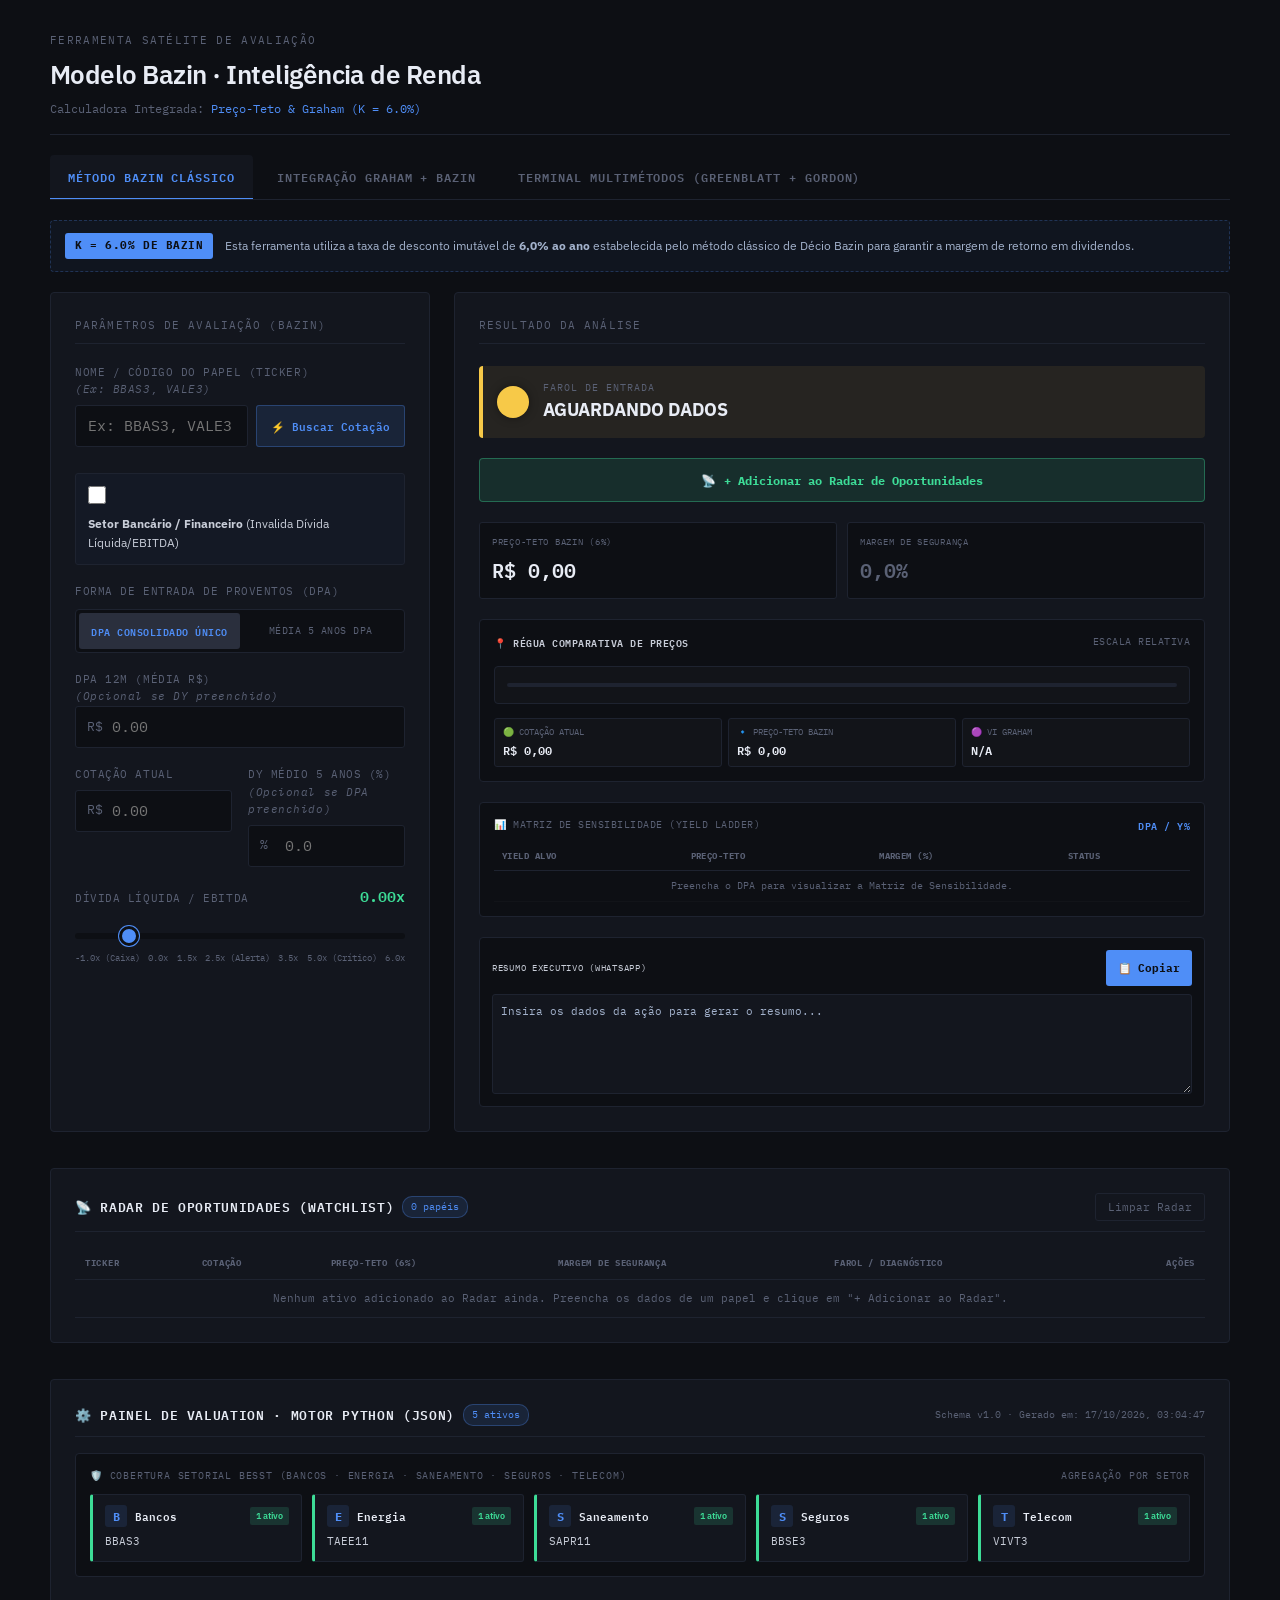
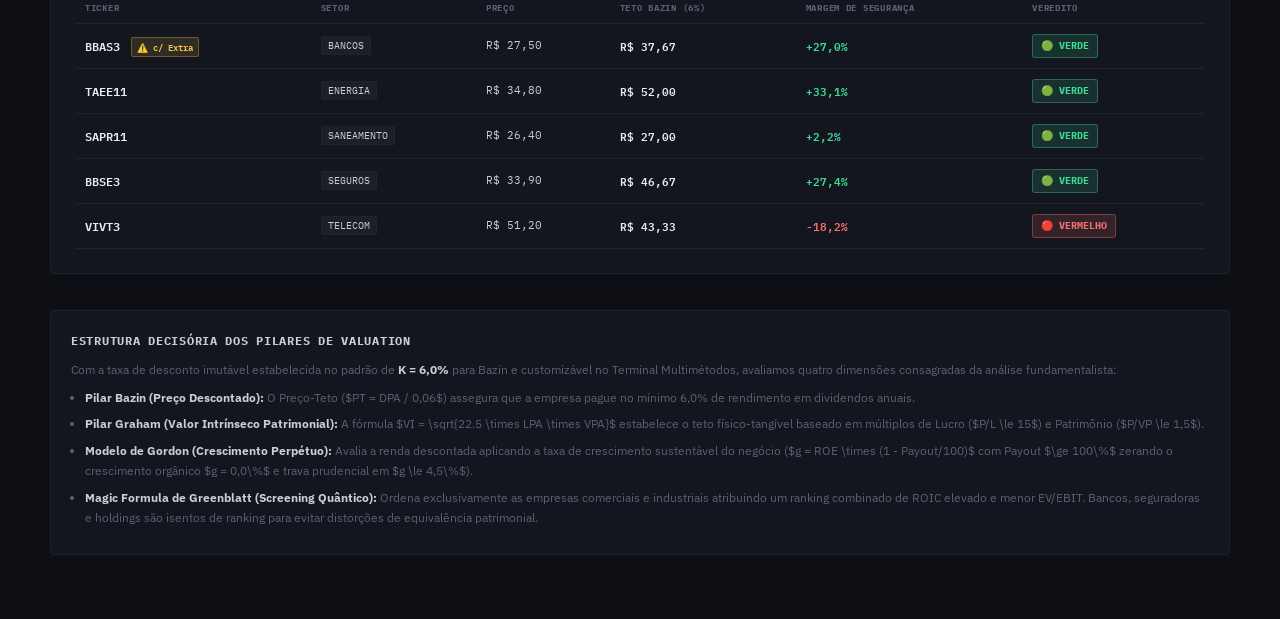
==== commit ea5c2520: "feat: build do json e tabela no frontend" ====
--- a/CalculadoraBazin.html
+++ b/CalculadoraBazin.html
@@ -521,6 +521,43 @@
     </div>
   </div>
 
+  <div class="engine-data-section" id="engine-data-section">
+    <div class="radar-header">
+      <div class="radar-header-titles">
+        <span class="radar-title">⚙️ Painel de Valuation · Motor Python (JSON)</span>
+        <span class="radar-count-badge" id="engine-count-badge">0 ativos</span>
+      </div>
+      <span class="engine-meta-label" id="engine-valuation-meta">Carregando ./data/valuation.json...</span>
+    </div>
+
+    <div class="engine-error-banner is-hidden" id="engine-error-banner"></div>
+
+    <div class="besst-coverage-box">
+      <div class="besst-coverage-title">
+        <span>🛡️ Cobertura Setorial BESST (Bancos · Energia · Saneamento · Seguros · Telecom)</span>
+        <span>Agregação por Setor</span>
+      </div>
+      <div class="besst-coverage-grid" id="besst-coverage-grid"></div>
+    </div>
+
+    <div class="radar-table-wrap">
+      <table class="radar-table" id="engine-valuation-table">
+        <thead>
+          <tr>
+            <th>Ticker</th>
+            <th>Setor</th>
+            <th>Preço</th>
+            <th>Teto Bazin (6%)</th>
+            <th>Margem de Segurança</th>
+            <th>Veredito</th>
+          </tr>
+        </thead>
+        <tbody id="engine-valuation-tbody">
+        </tbody>
+      </table>
+    </div>
+  </div>
+
   <div class="info-footer">
     <h3>Estrutura Decisória dos Pilares de Valuation</h3>
     <p>Com a taxa de desconto imutável estabelecida no padrão de <strong>K = 6,0%</strong> para Bazin e customizável no Terminal Multimétodos, avaliamos quatro dimensões consagradas da análise fundamentalista:</p>
@@ -549,5 +586,6 @@
 
 <script src="./assets/js/valuation.js"></script>
 <script src="./assets/js/app.js"></script>
+<script src="./assets/js/data.js"></script>
 </body>
 </html>
--- a/assets/css/styles.css
+++ b/assets/css/styles.css
@@ -1401,3 +1401,166 @@
 .text-yellow { color: var(--yellow) !important; }
 .text-red { color: var(--red) !important; }
 .text-dim { color: var(--dim) !important; }
+
+/* Painel do Motor Python (data/valuation.json) & Cobertura Setorial BESST */
+.engine-data-section {
+  margin-top: 28px;
+  background: var(--surface);
+  border: 1px solid var(--border);
+  border-radius: 4px;
+  padding: 18px;
+  display: flex;
+  flex-direction: column;
+  gap: 16px;
+}
+@media (min-width: 600px) {
+  .engine-data-section {
+    padding: 24px;
+    margin-top: 36px;
+  }
+}
+
+.engine-meta-label {
+  font-family: var(--mono);
+  font-size: 10px;
+  color: var(--dim);
+}
+
+.engine-error-banner {
+  background: rgba(247, 111, 111, 0.1);
+  border: 1px solid rgba(247, 111, 111, 0.4);
+  color: var(--red);
+  font-family: var(--mono);
+  font-size: 11px;
+  padding: 10px 12px;
+  border-radius: 4px;
+}
+
+.besst-coverage-box {
+  background: var(--bg);
+  border: 1px solid var(--border);
+  border-radius: 4px;
+  padding: 14px;
+  display: flex;
+  flex-direction: column;
+  gap: 10px;
+}
+
+.besst-coverage-title {
+  font-family: var(--mono);
+  font-size: 10px;
+  text-transform: uppercase;
+  letter-spacing: 0.08em;
+  color: var(--dim);
+  display: flex;
+  justify-content: space-between;
+  align-items: center;
+}
+
+.besst-coverage-grid {
+  display: grid;
+  grid-template-columns: repeat(auto-fit, minmax(175px, 1fr));
+  gap: 10px;
+}
+
+.besst-card {
+  background: var(--surface);
+  border: 1px solid var(--border);
+  border-radius: 3px;
+  padding: 10px 12px;
+  display: flex;
+  flex-direction: column;
+  gap: 6px;
+}
+
+.besst-card-covered {
+  border-left: 3px solid var(--green);
+}
+
+.besst-card-empty {
+  border-left: 3px solid var(--dim);
+  opacity: 0.7;
+}
+
+.besst-card-header {
+  display: flex;
+  align-items: center;
+  gap: 8px;
+}
+
+.besst-letter {
+  font-family: var(--mono);
+  font-weight: 700;
+  font-size: 12px;
+  color: var(--accent);
+  background: rgba(var(--accent-rgb), 0.12);
+  width: 22px;
+  height: 22px;
+  border-radius: 3px;
+  display: inline-flex;
+  align-items: center;
+  justify-content: center;
+}
+
+.besst-name {
+  font-family: var(--mono);
+  font-size: 11px;
+  font-weight: 600;
+  color: #e8ecf5;
+  flex: 1;
+}
+
+.besst-tickers {
+  font-family: var(--mono);
+  font-size: 11px;
+  color: var(--text);
+}
+
+.setor-tag {
+  font-family: var(--mono);
+  font-size: 10px;
+  text-transform: uppercase;
+  padding: 2px 6px;
+  border-radius: 2px;
+  background: rgba(255, 255, 255, 0.04);
+  color: var(--text);
+  border: 1px solid var(--border);
+}
+
+.extra-dividend-flag {
+  font-family: var(--mono);
+  font-size: 9px;
+  color: var(--yellow);
+  background: rgba(247, 201, 72, 0.12);
+  border: 1px solid rgba(247, 201, 72, 0.3);
+  padding: 1px 5px;
+  border-radius: 2px;
+  margin-left: 4px;
+}
+
+.veredito-pill {
+  font-family: var(--mono);
+  font-size: 10px;
+  font-weight: 700;
+  padding: 3px 8px;
+  border-radius: 3px;
+  display: inline-flex;
+  align-items: center;
+  gap: 4px;
+  text-transform: uppercase;
+}
+.veredito-verde {
+  background: rgba(61, 220, 151, 0.14);
+  color: var(--green);
+  border: 1px solid rgba(61, 220, 151, 0.35);
+}
+.veredito-amarelo {
+  background: rgba(247, 201, 72, 0.14);
+  color: var(--yellow);
+  border: 1px solid rgba(247, 201, 72, 0.35);
+}
+.veredito-vermelho {
+  background: rgba(247, 111, 111, 0.14);
+  color: var(--red);
+  border: 1px solid rgba(247, 111, 111, 0.35);
+}
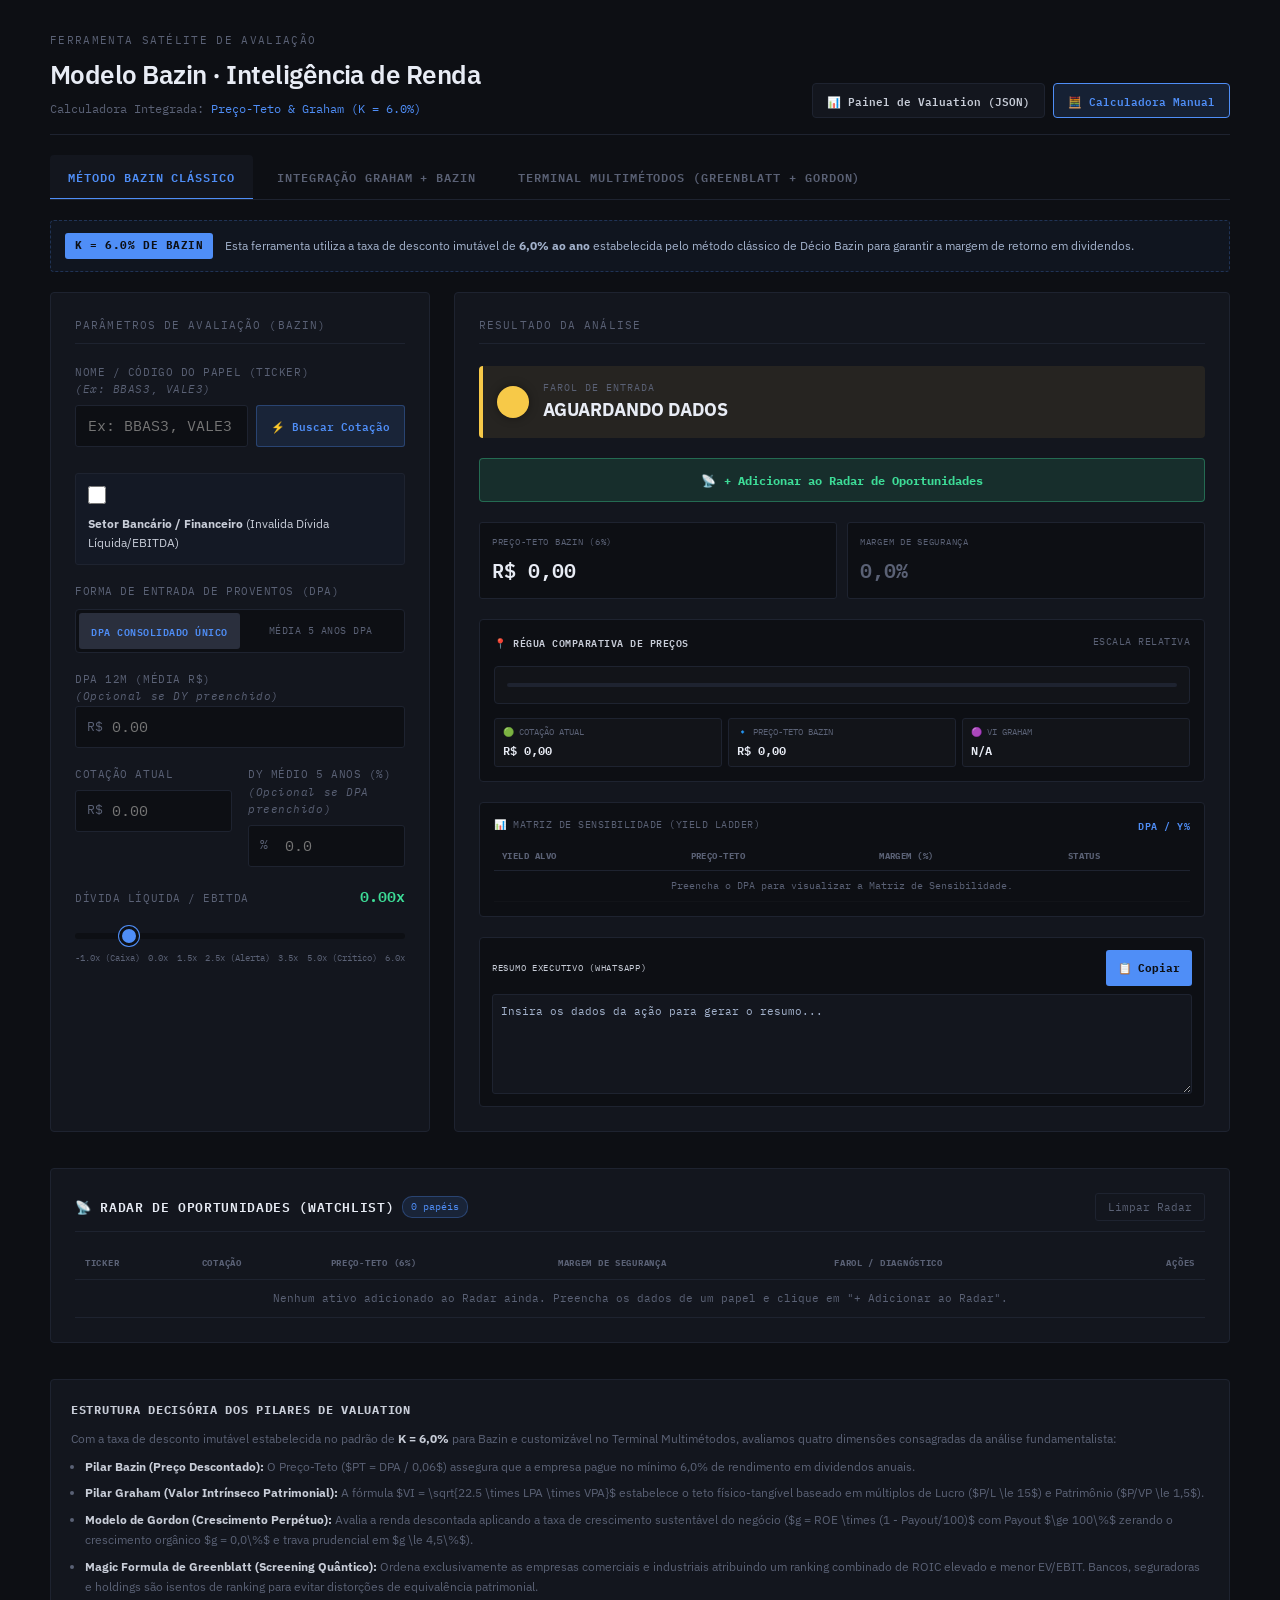
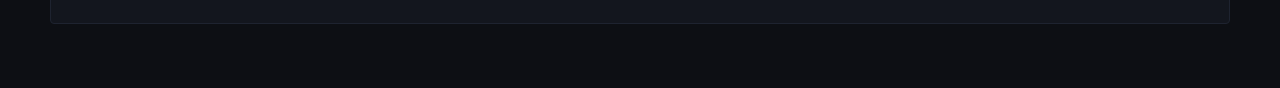
==== commit 41417608: "feat: cria painel de valuation exclusivo com seleção de ativos" ====
--- a/CalculadoraBazin.html
+++ b/CalculadoraBazin.html
@@ -18,6 +18,10 @@
       <div class="header-meta">
         Calculadora Integrada: <span>Preço-Teto & Graham (K = 6.0%)</span>
       </div>
+    </div>
+    <div class="header-nav-links">
+      <a href="./index.html" class="nav-link-pill">📊 Painel de Valuation (JSON)</a>
+      <a href="./CalculadoraBazin.html" class="nav-link-pill active">🧮 Calculadora Manual</a>
     </div>
   </div>
 
@@ -521,43 +525,6 @@
     </div>
   </div>
 
-  <div class="engine-data-section" id="engine-data-section">
-    <div class="radar-header">
-      <div class="radar-header-titles">
-        <span class="radar-title">⚙️ Painel de Valuation · Motor Python (JSON)</span>
-        <span class="radar-count-badge" id="engine-count-badge">0 ativos</span>
-      </div>
-      <span class="engine-meta-label" id="engine-valuation-meta">Carregando ./data/valuation.json...</span>
-    </div>
-
-    <div class="engine-error-banner is-hidden" id="engine-error-banner"></div>
-
-    <div class="besst-coverage-box">
-      <div class="besst-coverage-title">
-        <span>🛡️ Cobertura Setorial BESST (Bancos · Energia · Saneamento · Seguros · Telecom)</span>
-        <span>Agregação por Setor</span>
-      </div>
-      <div class="besst-coverage-grid" id="besst-coverage-grid"></div>
-    </div>
-
-    <div class="radar-table-wrap">
-      <table class="radar-table" id="engine-valuation-table">
-        <thead>
-          <tr>
-            <th>Ticker</th>
-            <th>Setor</th>
-            <th>Preço</th>
-            <th>Teto Bazin (6%)</th>
-            <th>Margem de Segurança</th>
-            <th>Veredito</th>
-          </tr>
-        </thead>
-        <tbody id="engine-valuation-tbody">
-        </tbody>
-      </table>
-    </div>
-  </div>
-
   <div class="info-footer">
     <h3>Estrutura Decisória dos Pilares de Valuation</h3>
     <p>Com a taxa de desconto imutável estabelecida no padrão de <strong>K = 6,0%</strong> para Bazin e customizável no Terminal Multimétodos, avaliamos quatro dimensões consagradas da análise fundamentalista:</p>
@@ -586,6 +553,5 @@
 
 <script src="./assets/js/valuation.js"></script>
 <script src="./assets/js/app.js"></script>
-<script src="./assets/js/data.js"></script>
 </body>
 </html>
--- a/assets/css/styles.css
+++ b/assets/css/styles.css
@@ -1564,3 +1564,172 @@
   color: var(--red);
   border: 1px solid rgba(247, 111, 111, 0.35);
 }
+
+/* Seletor de Ativos & Navegação do Painel de Valuation (index.html) */
+.header-nav-links {
+  display: flex;
+  gap: 8px;
+  align-items: center;
+  flex-wrap: wrap;
+}
+
+.nav-link-pill {
+  background: var(--surface);
+  border: 1px solid var(--border);
+  color: var(--text);
+  font-family: var(--mono);
+  font-size: 11px;
+  font-weight: 600;
+  padding: 8px 14px;
+  border-radius: 4px;
+  text-decoration: none;
+  display: inline-flex;
+  align-items: center;
+  gap: 6px;
+  transition: all 0.2s ease;
+}
+.nav-link-pill:hover {
+  border-color: var(--accent);
+  color: var(--accent);
+  background: rgba(var(--accent-rgb), 0.08);
+}
+.nav-link-pill.active {
+  background: rgba(var(--accent-rgb), 0.14);
+  border-color: var(--accent);
+  color: var(--accent);
+}
+
+.selector-panel {
+  background: var(--surface);
+  border: 1px solid var(--border);
+  border-radius: 4px;
+  padding: 18px;
+  margin-bottom: 20px;
+  display: flex;
+  flex-direction: column;
+  gap: 14px;
+}
+@media (min-width: 600px) {
+  .selector-panel {
+    padding: 22px;
+  }
+}
+
+.selector-top-row {
+  display: flex;
+  justify-content: space-between;
+  align-items: center;
+  flex-wrap: wrap;
+  gap: 12px;
+}
+
+.selector-search-wrap {
+  display: flex;
+  gap: 8px;
+  flex: 1;
+  min-width: 260px;
+}
+
+.selector-quick-actions {
+  display: flex;
+  gap: 8px;
+  flex-wrap: wrap;
+}
+
+.universe-chips-wrap {
+  display: flex;
+  flex-direction: column;
+  gap: 8px;
+}
+
+.universe-chips-label {
+  font-family: var(--mono);
+  font-size: 10px;
+  color: var(--dim);
+  text-transform: uppercase;
+  letter-spacing: 0.06em;
+}
+
+.universe-chips-list {
+  display: flex;
+  flex-wrap: wrap;
+  gap: 6px;
+}
+
+.ticker-chip {
+  background: var(--bg);
+  border: 1px solid var(--border);
+  border-radius: 3px;
+  padding: 5px 10px;
+  font-family: var(--mono);
+  font-size: 11px;
+  color: var(--text);
+  cursor: pointer;
+  display: inline-flex;
+  align-items: center;
+  gap: 6px;
+  transition: all 0.15s ease;
+}
+.ticker-chip:hover {
+  border-color: var(--accent);
+  color: #e8ecf5;
+}
+.ticker-chip.active {
+  background: rgba(var(--accent-rgb), 0.14);
+  border-color: var(--accent);
+  color: var(--accent);
+  font-weight: 600;
+}
+.chip-icon {
+  font-weight: 700;
+  font-size: 11px;
+}
+.chip-sector {
+  font-size: 9px;
+  color: var(--dim);
+  text-transform: uppercase;
+}
+.ticker-chip.active .chip-sector {
+  color: #a3b2cc;
+}
+
+.sector-filter-bar {
+  display: flex;
+  align-items: center;
+  gap: 6px;
+  flex-wrap: wrap;
+}
+
+.btn-sector-filter {
+  background: var(--bg);
+  border: 1px solid var(--border);
+  color: var(--dim);
+  font-family: var(--mono);
+  font-size: 10px;
+  font-weight: 600;
+  text-transform: uppercase;
+  padding: 5px 10px;
+  border-radius: 3px;
+  cursor: pointer;
+}
+.btn-sector-filter:hover {
+  color: var(--text);
+  border-color: var(--accent);
+}
+.btn-sector-filter.active {
+  background: rgba(var(--accent-rgb), 0.14);
+  border-color: var(--accent);
+  color: var(--accent);
+}
+
+.besst-card {
+  cursor: pointer;
+  transition: border-color 0.2s, background 0.2s;
+}
+.besst-card:hover {
+  background: rgba(255, 255, 255, 0.02);
+}
+.besst-card-active-filter {
+  border-color: var(--accent) !important;
+  box-shadow: 0 0 0 1px var(--accent);
+}
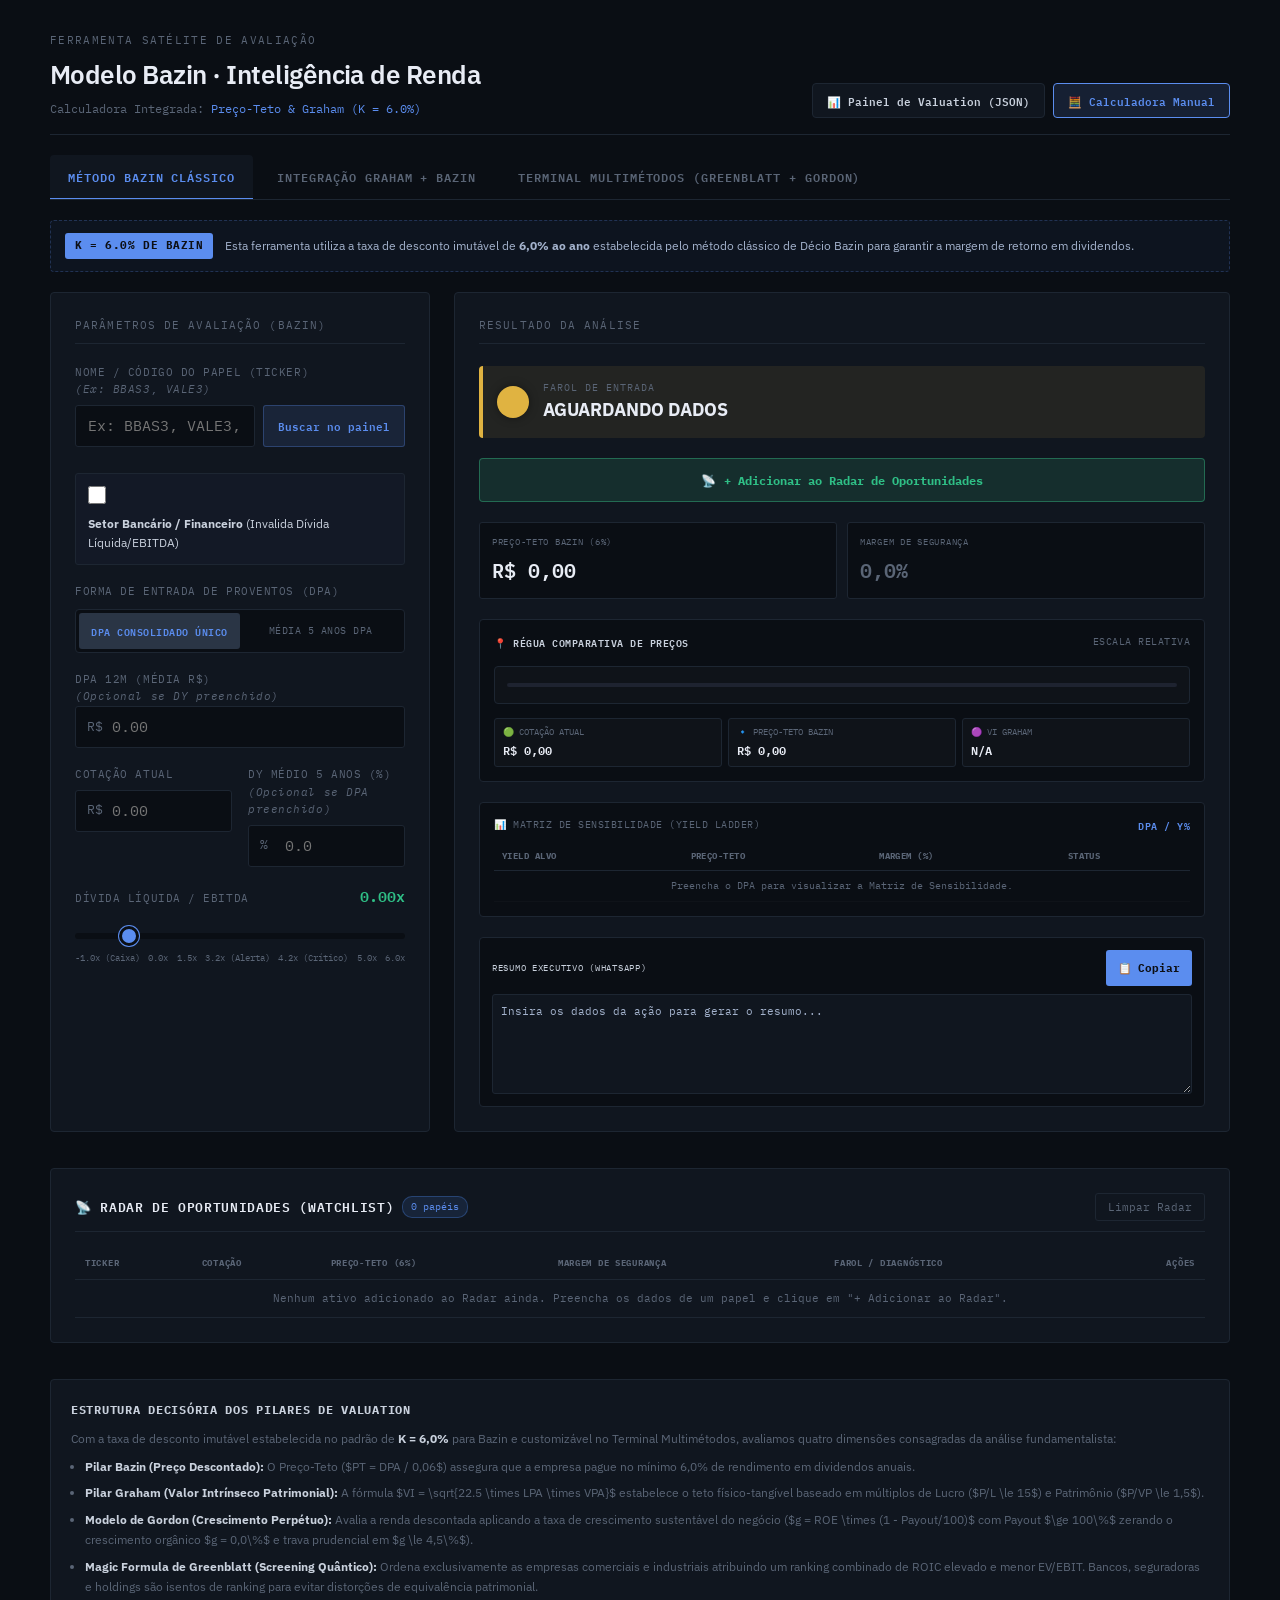
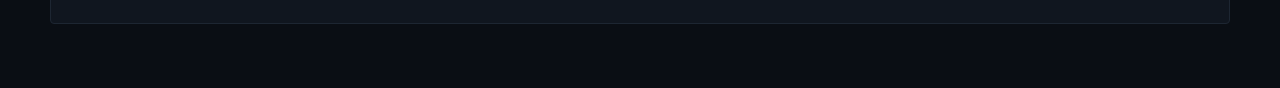
==== commit 06956c70: "fix: calculadora usa os dados do painel e remove chave de API exposta; faixas de alavancagem iguais " ====
--- a/CalculadoraBazin.html
+++ b/CalculadoraBazin.html
@@ -52,7 +52,7 @@
             <input type="text" id="input-ticker" value="" placeholder="Ex: BBAS3, VALE3, PETR4">
             <button type="button" class="btn-fetch-quote" id="btn-fetch-bazin">
               <span class="spinner-sm is-hidden" id="spinner-bazin"></span>
-              <span id="btn-text-bazin">⚡ Buscar Cotação</span>
+              <span id="btn-text-bazin">Buscar no painel</span>
             </button>
           </div>
           <div class="fetch-quote-status" id="status-bazin"></div>
@@ -141,9 +141,9 @@
               <span>-1.0x (Caixa)</span>
               <span>0.0x</span>
               <span>1.5x</span>
-              <span>2.5x (Alerta)</span>
-              <span>3.5x</span>
-              <span>5.0x (Crítico)</span>
+              <span>3.2x (Alerta)</span>
+              <span>4.2x (Crítico)</span>
+              <span>5.0x</span>
               <span>6.0x</span>
             </div>
           </div>
@@ -160,7 +160,7 @@
             <input type="text" id="input-graham-ticker" value="" placeholder="Ex: BBAS3, VALE3, PETR4">
             <button type="button" class="btn-fetch-quote" id="btn-fetch-graham">
               <span class="spinner-sm is-hidden" id="spinner-graham"></span>
-              <span id="btn-text-graham">⚡ Buscar Cotação</span>
+              <span id="btn-text-graham">Buscar no painel</span>
             </button>
           </div>
           <div class="fetch-quote-status" id="status-graham"></div>
--- a/assets/css/styles.css
+++ b/assets/css/styles.css
@@ -1,18 +1,18 @@
 @import url('https://fonts.googleapis.com/css2?family=IBM+Plex+Mono:wght@400;500;600;700&family=IBM+Plex+Sans:wght@300;400;500;600;700&display=swap');
 
 :root {
-  --bg:          #0d0f14;
-  --surface:     #13161e;
-  --border:      #1e2330;
+  --bg:          #0a0e14;
+  --surface:     #10161f;
+  --border:      #1d2632;
   --muted:       var(--bg);
-  --muted-btn:   #2a2f3d;
-  --text:        #c8cdd8;
-  --dim:         #5a6175;
-  --accent:      #4f8ef7;
-  --accent-rgb:  79, 142, 247;
-  --green:       #3ddc97;
-  --yellow:      #f7c948;
-  --red:         #f76f6f;
+  --muted-btn:   #2a3545;
+  --text:        #c9d1dd;
+  --dim:         #5a6576;
+  --accent:      #5b8def;
+  --accent-rgb:  91, 141, 239;
+  --green:       #2fbf86;
+  --yellow:      #e0b341;
+  --red:         #e5636b;
   --purple:      #a78bfa;
   --amber:       #f59e0b;
   --amber-rgb:   245, 158, 11;
@@ -1733,3 +1733,29 @@
   border-color: var(--accent) !important;
   box-shadow: 0 0 0 1px var(--accent);
 }
+
+.universe-sector-group {
+  display: flex;
+  flex-direction: column;
+  gap: 6px;
+  padding: 8px 10px;
+  background: rgba(255, 255, 255, 0.015);
+  border: 1px solid var(--border);
+  border-radius: 3px;
+  width: 100%;
+}
+
+.universe-sector-title {
+  font-family: var(--mono);
+  font-size: 10px;
+  font-weight: 600;
+  color: var(--accent);
+  text-transform: uppercase;
+  letter-spacing: 0.05em;
+}
+
+.universe-sector-chips {
+  display: flex;
+  flex-wrap: wrap;
+  gap: 6px;
+}
